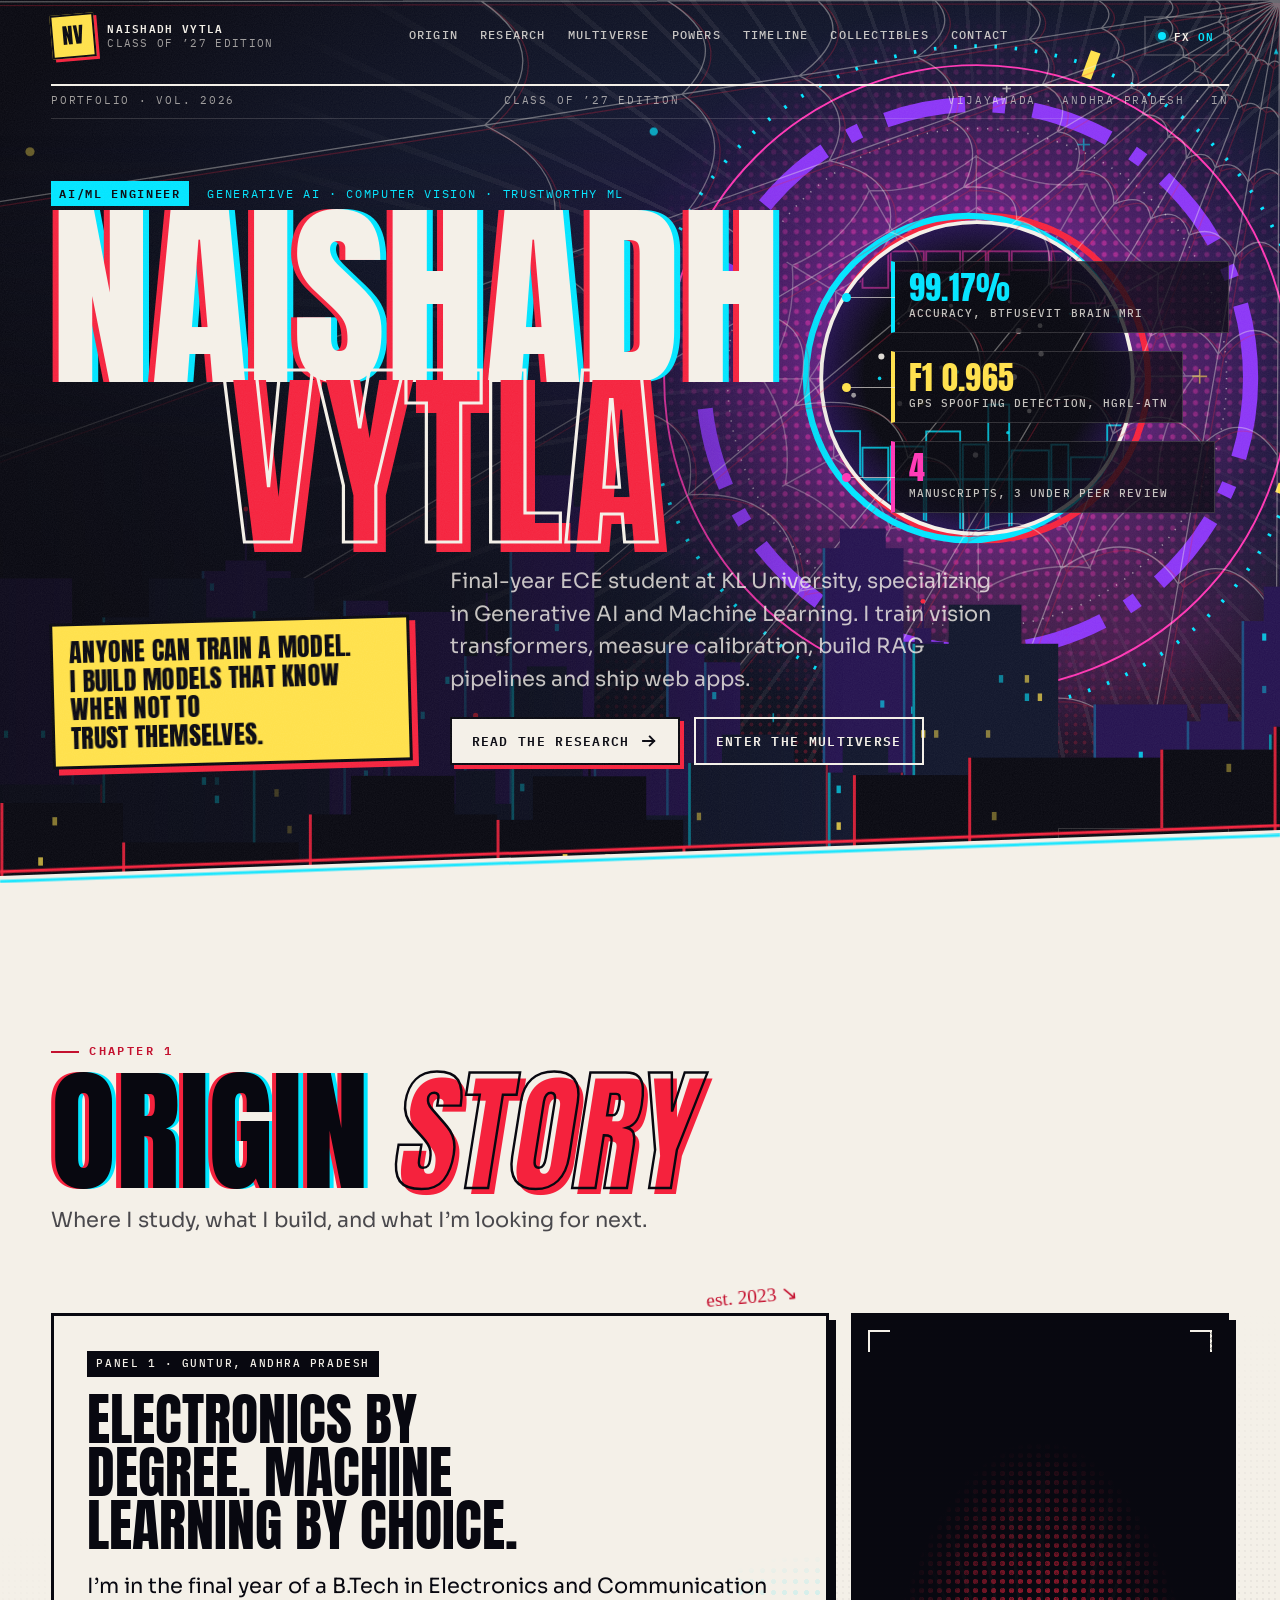
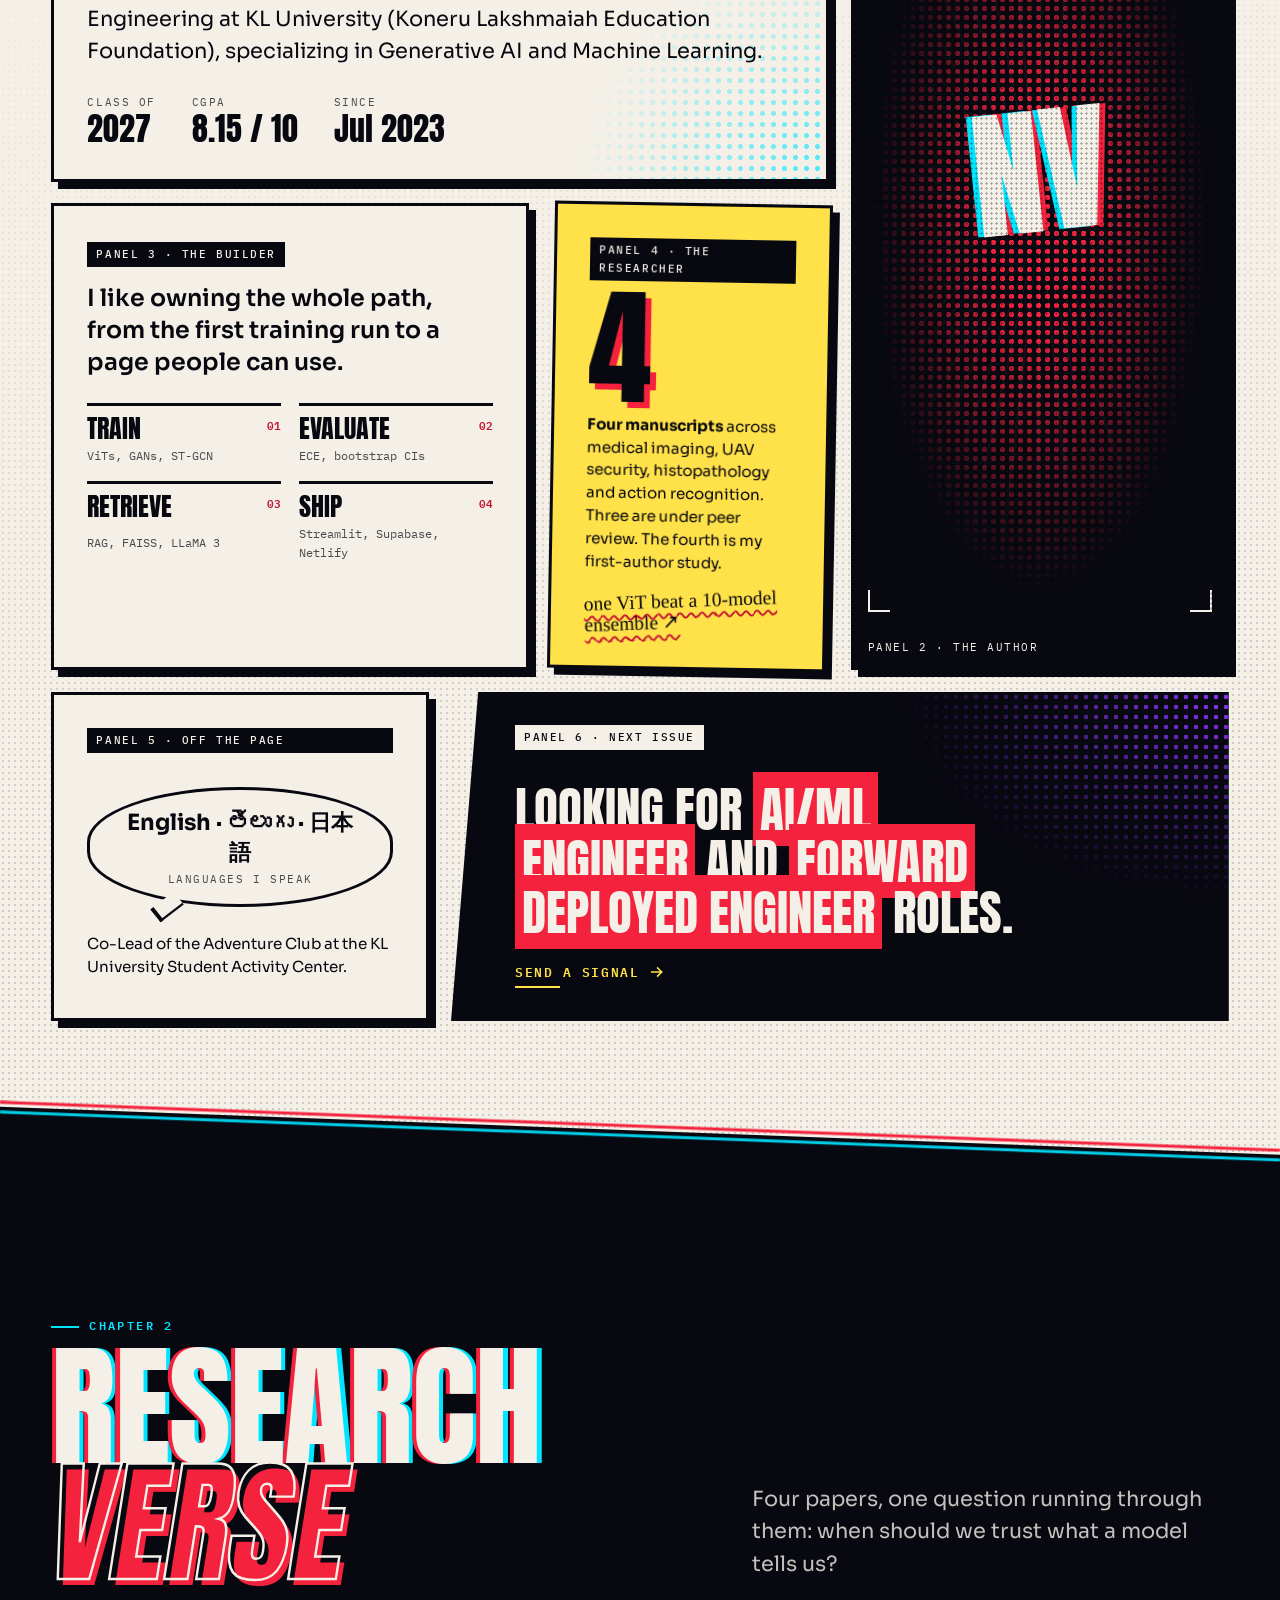
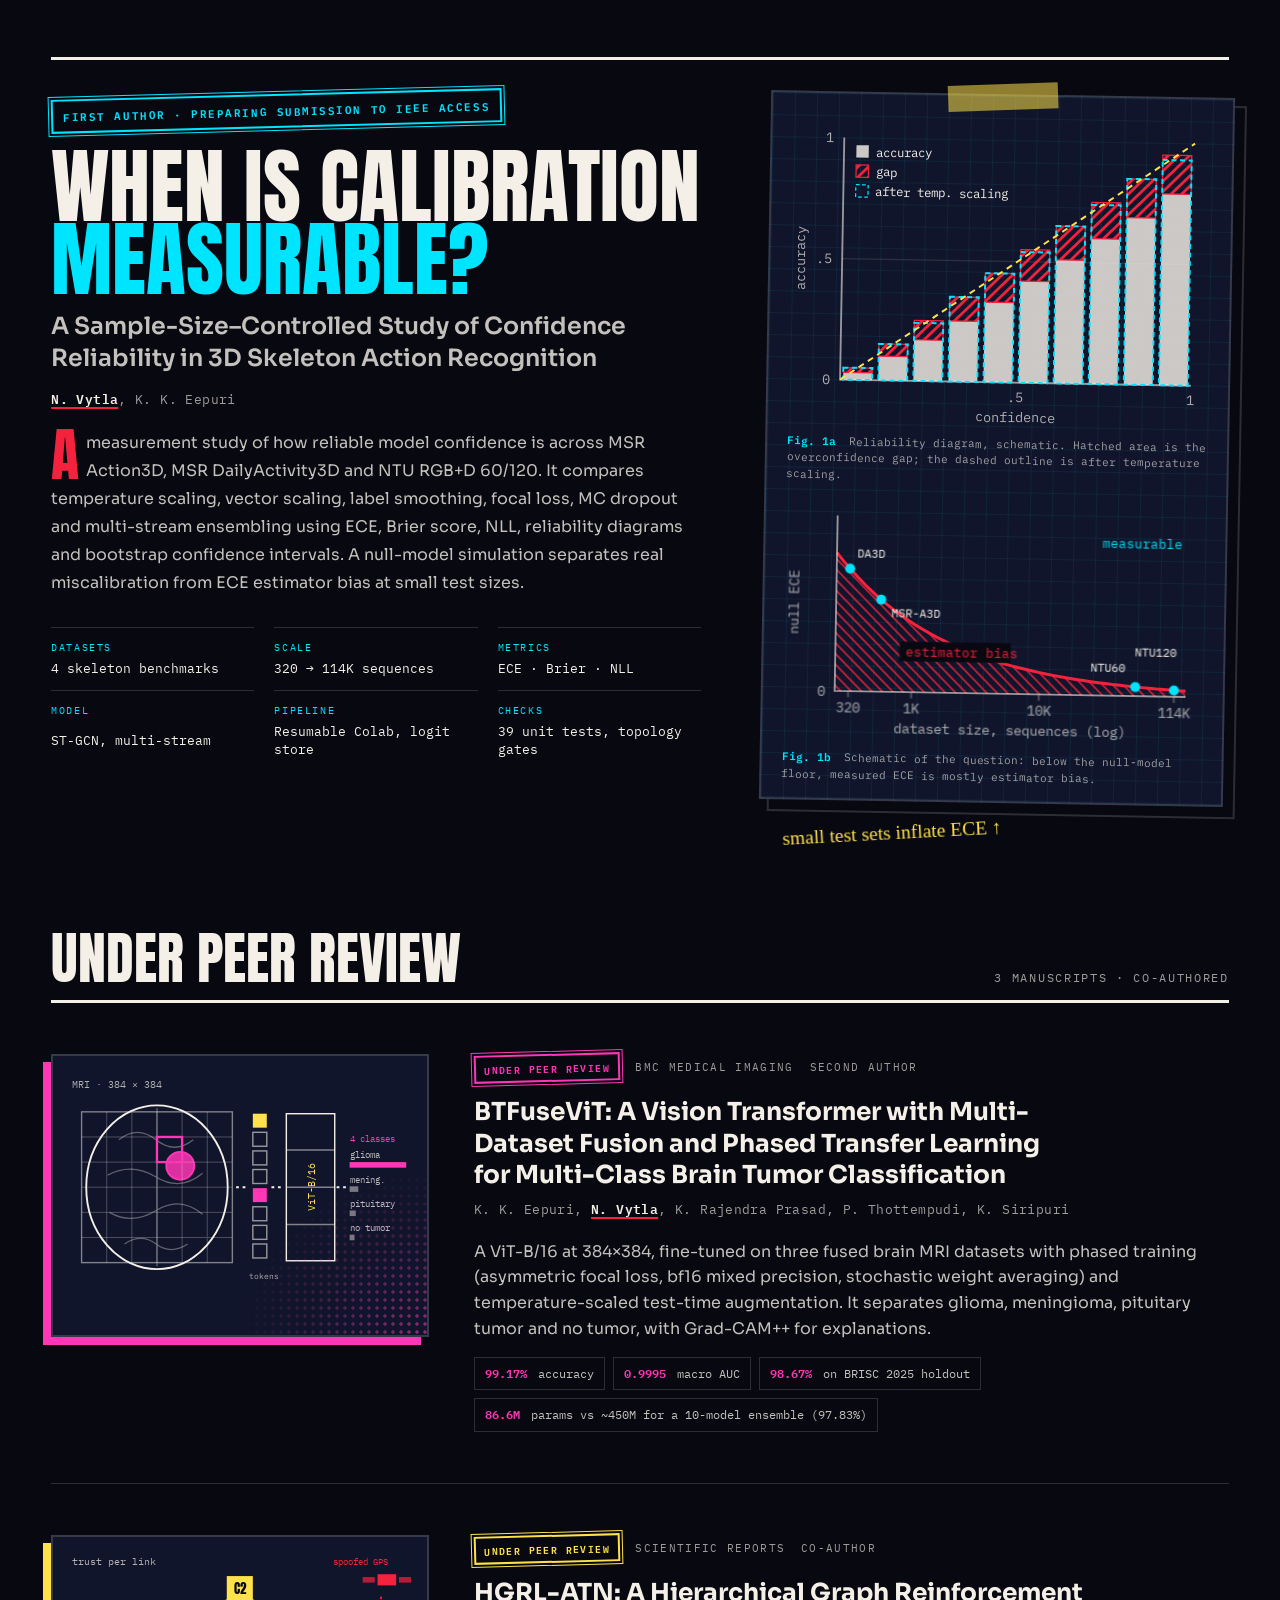
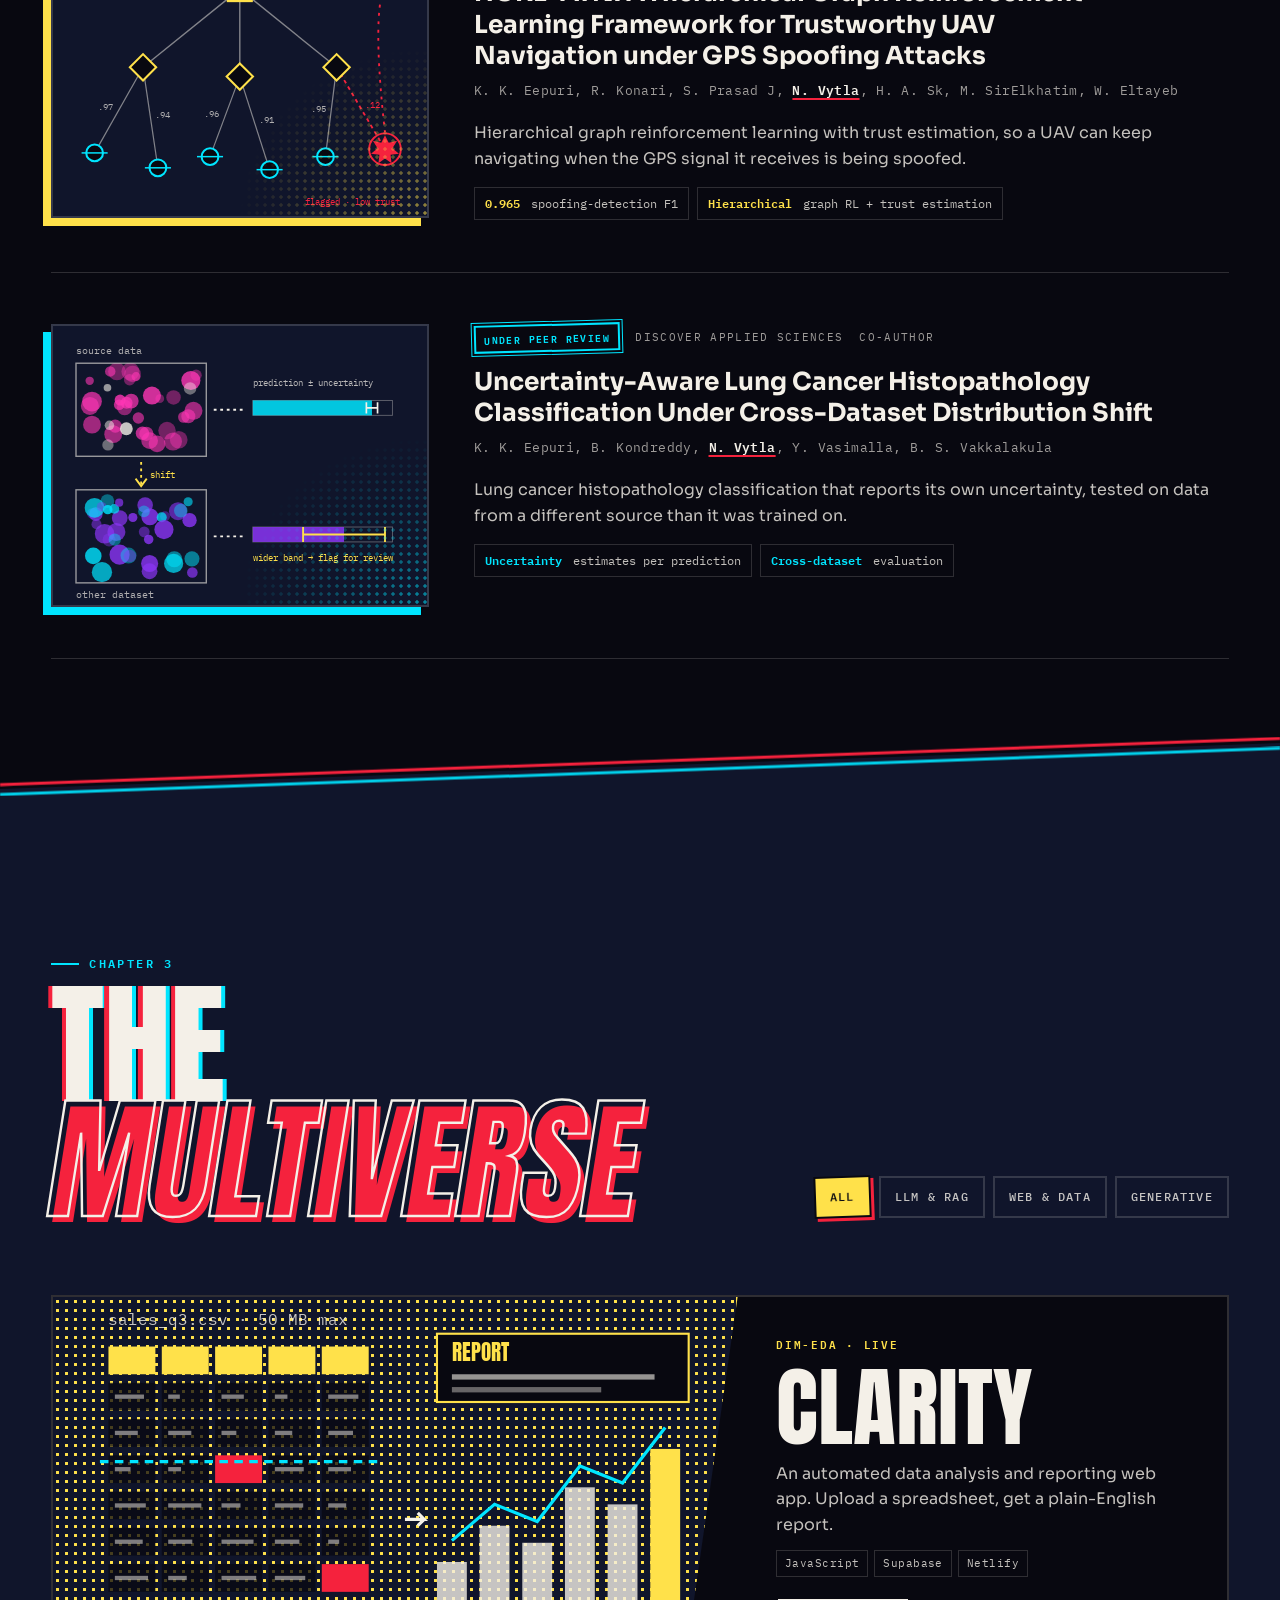
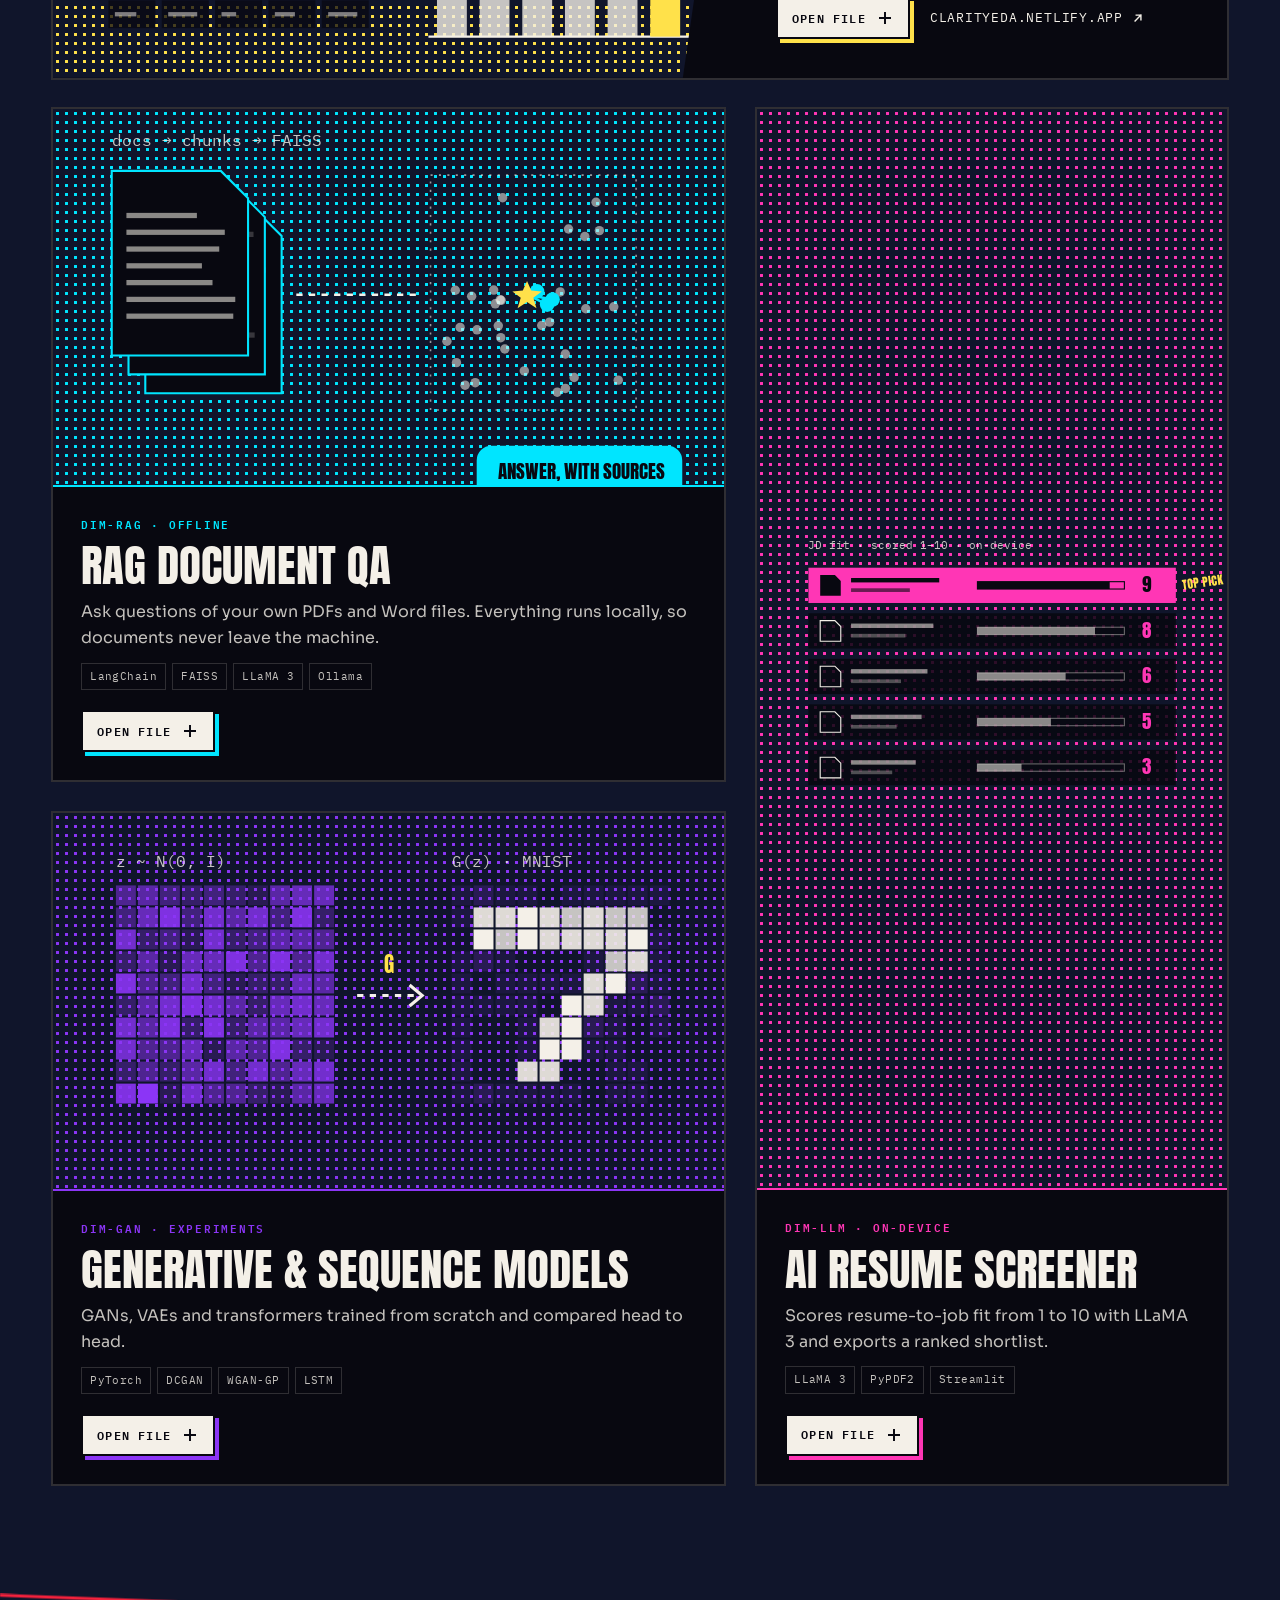
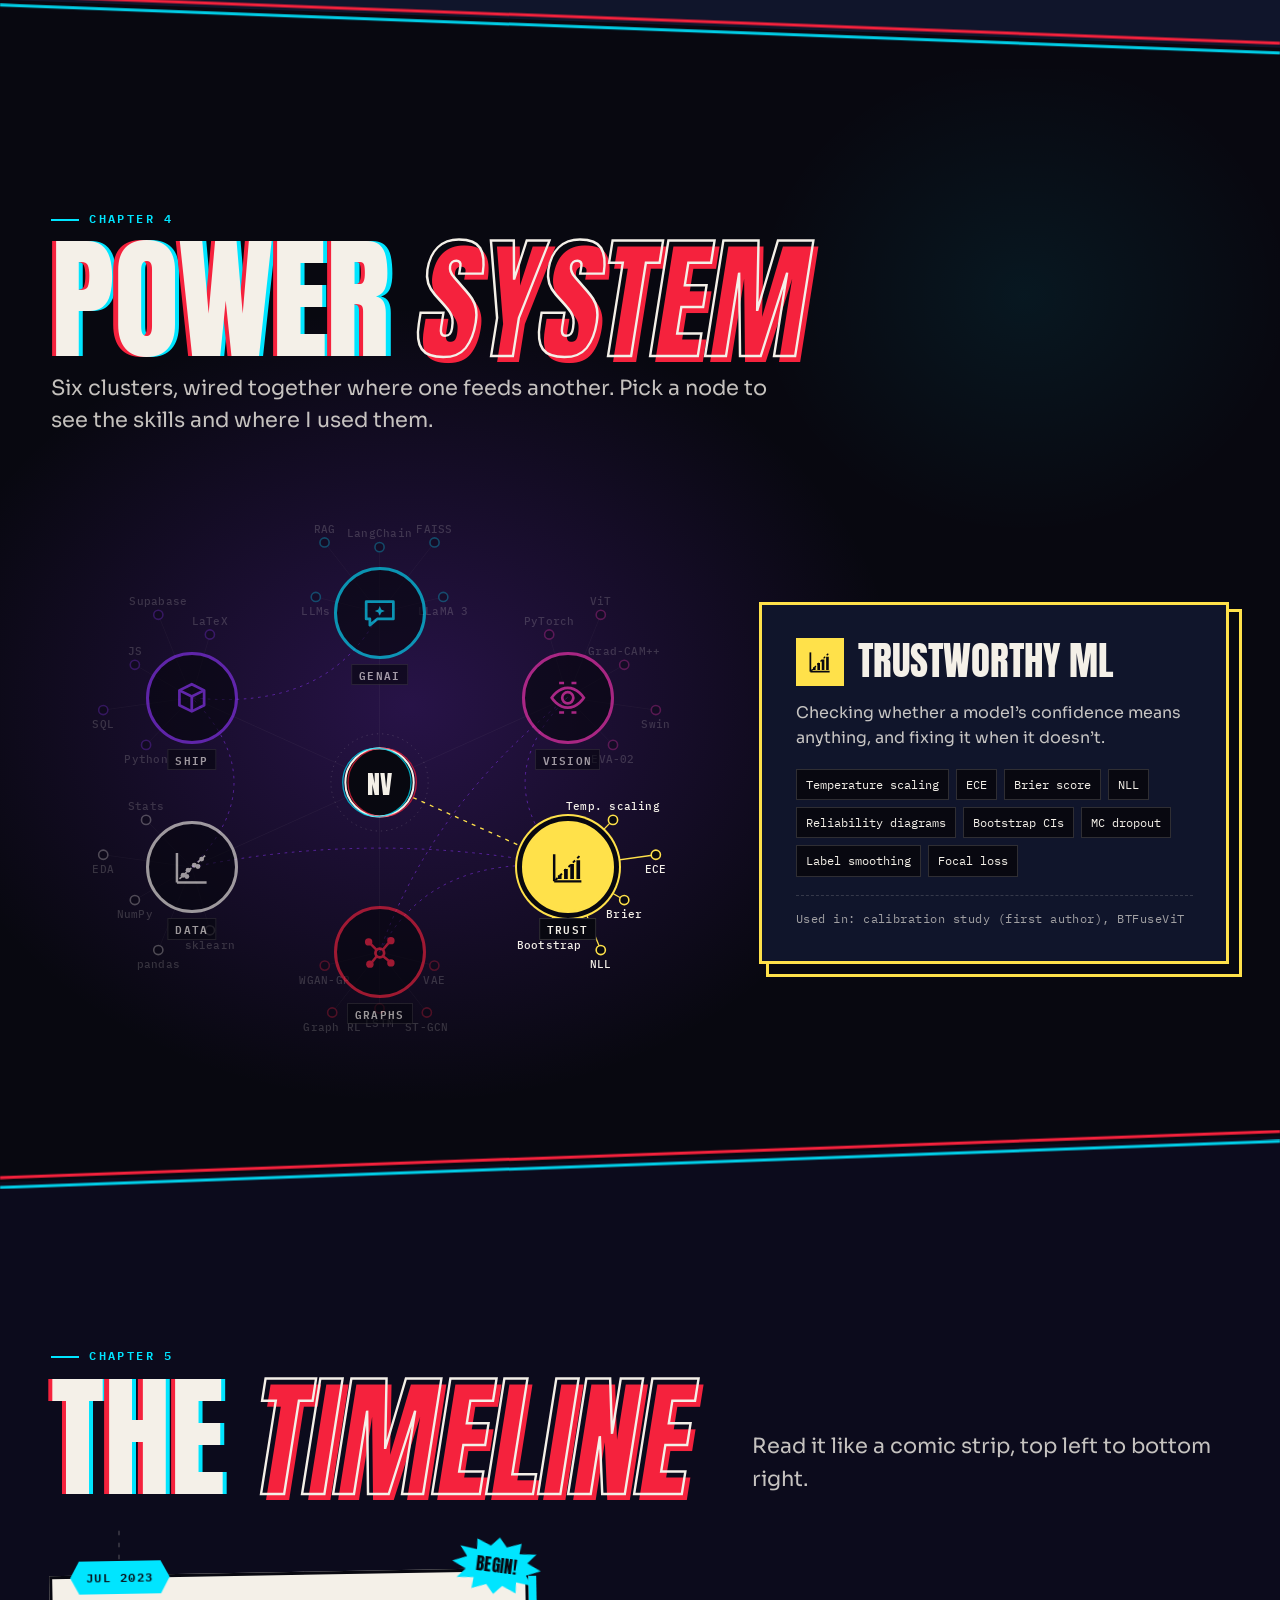
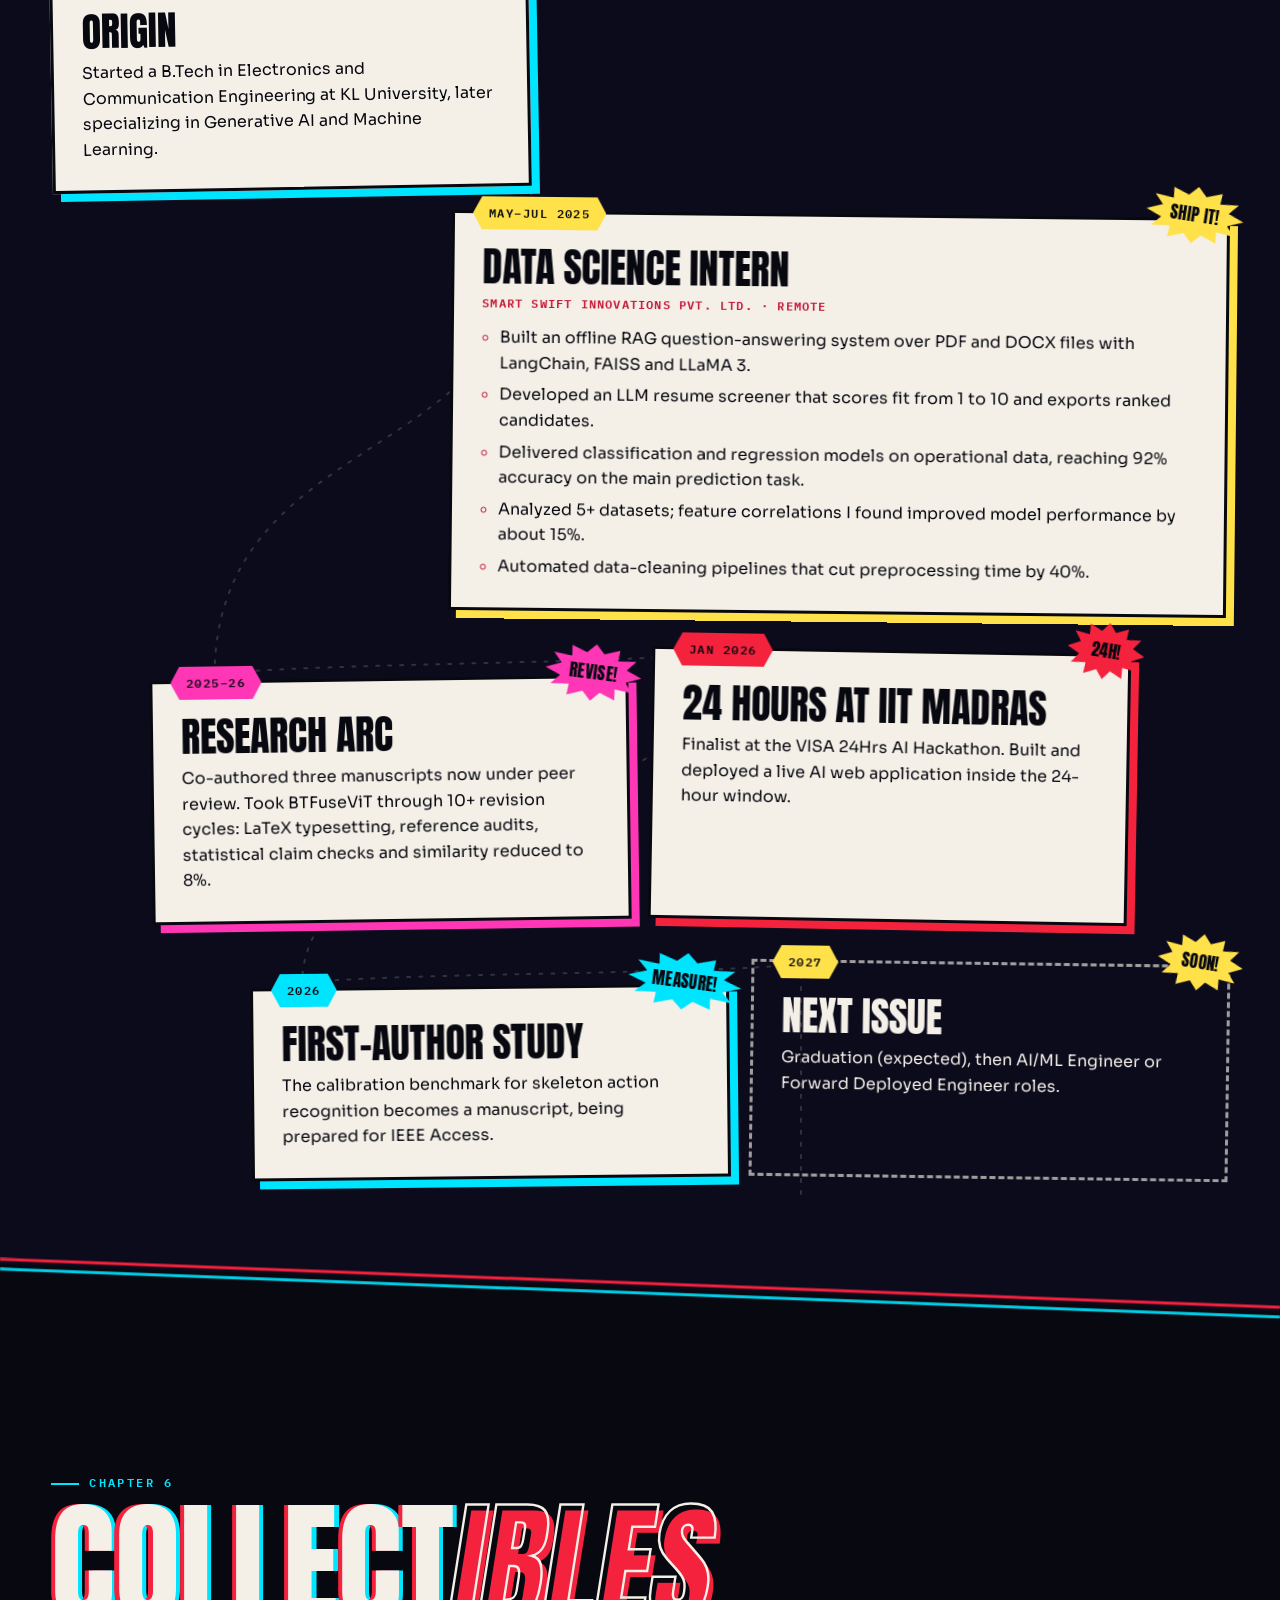
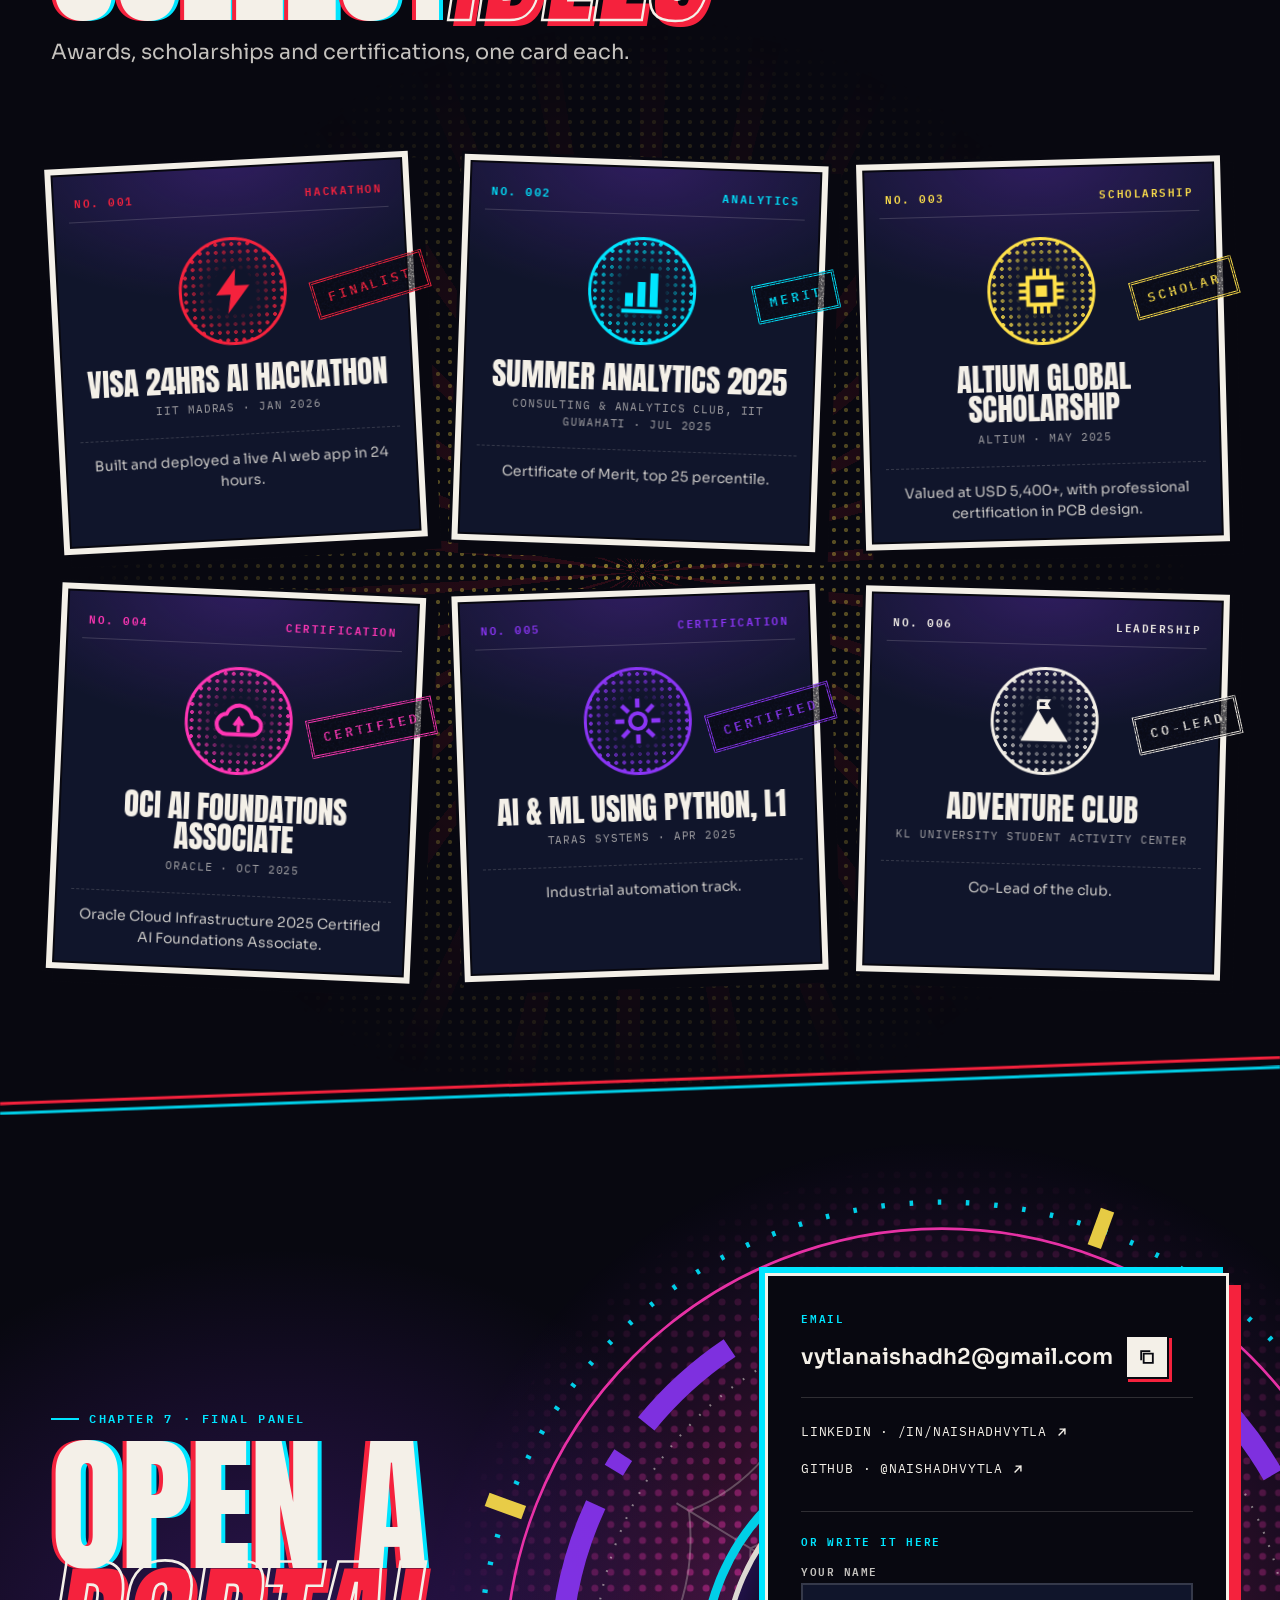
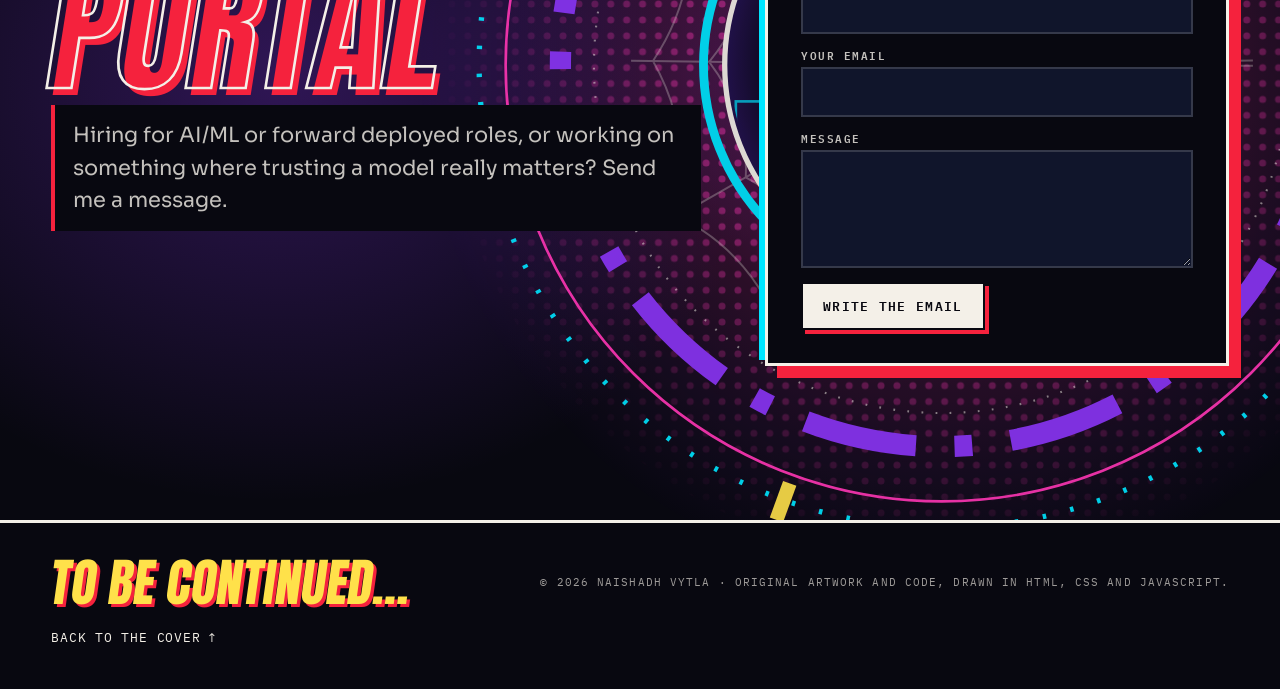
==== index.html @ 8940d0b3 "Add multiverse comic portfolio site Single-page portfolio for Naishadh Vytla in plain HTML/CSS/JS: c" ====
<!doctype html>
<html lang="en">
<head>
<meta charset="utf-8">
<meta name="viewport" content="width=device-width, initial-scale=1, viewport-fit=cover">
<title>Naishadh Vytla Portfolio</title>
<meta name="claude:viewport-fit-sides" content="cover">
<meta name="description" content="Naishadh Vytla is an AI/ML engineer and final-year ECE student at KL University working on generative AI, computer vision and calibrated, trustworthy machine learning.">
<meta name="theme-color" content="#080810">
<meta property="og:type" content="website">
<meta property="og:title" content="Naishadh Vytla Portfolio">
<meta property="og:description" content="AI/ML engineer working on generative AI, computer vision and calibrated, trustworthy machine learning.">
<link rel="icon" href="assets/favicon.svg" type="image/svg+xml">
<link rel="preconnect" href="https://fonts.googleapis.com">
<link rel="preconnect" href="https://fonts.gstatic.com" crossorigin>
<link rel="stylesheet" href="https://fonts.googleapis.com/css2?family=Anton&family=IBM+Plex+Mono:wght@400;500;600&family=Permanent+Marker&family=Sora:wght@300;400;600;700;800&display=swap">
<link rel="stylesheet" href="css/style.css">
<script>
  /* Decide the motion level before first paint so the cover never flashes. */
  (function () {
    var calm = window.matchMedia && window.matchMedia('(prefers-reduced-motion: reduce)').matches;
    try { var saved = localStorage.getItem('nv-motion'); if (saved) calm = saved === 'calm'; } catch (e) {}
    document.documentElement.dataset.motion = calm ? 'calm' : 'full';
    document.documentElement.classList.add('js');
  })();
</script>
</head>
<body>

<a class="skip" href="#main">Skip to content</a>
<div class="loadbar" aria-hidden="true"><span></span></div>

<!-- ============ SPRITE ============ -->
<svg class="sprite" aria-hidden="true" focusable="false">
  <symbol id="i-arrow" viewBox="0 0 24 24"><path d="M4 12h15M13 6l6 6-6 6" fill="none" stroke="currentColor" stroke-width="2.4" stroke-linecap="square"/></symbol>
  <symbol id="i-ext" viewBox="0 0 24 24"><path d="M7 17 17 7M9 7h8v8" fill="none" stroke="currentColor" stroke-width="2.4" stroke-linecap="square"/></symbol>
  <symbol id="i-copy" viewBox="0 0 24 24"><path d="M8 8h11v11H8zM5 16V5h11" fill="none" stroke="currentColor" stroke-width="2.2"/></symbol>
  <symbol id="i-close" viewBox="0 0 24 24"><path d="M5 5l14 14M19 5 5 19" fill="none" stroke="currentColor" stroke-width="2.6"/></symbol>
  <symbol id="i-plus" viewBox="0 0 24 24"><path d="M12 4v16M4 12h16" fill="none" stroke="currentColor" stroke-width="2.6"/></symbol>
  <!-- power-system icons -->
  <symbol id="i-genai" viewBox="0 0 32 32"><path d="M5 7h22v14H14l-6 5v-5H5z" fill="none" stroke="currentColor" stroke-width="2.2" stroke-linejoin="round"/><path d="M16 10.5l1.2 2.8 2.8 1.2-2.8 1.2L16 18.5l-1.2-2.8-2.8-1.2 2.8-1.2z" fill="currentColor"/></symbol>
  <symbol id="i-vision" viewBox="0 0 32 32"><path d="M3 16s5-8 13-8 13 8 13 8-5 8-13 8S3 16 3 16z" fill="none" stroke="currentColor" stroke-width="2.2"/><circle cx="16" cy="16" r="4.5" fill="none" stroke="currentColor" stroke-width="2.2"/><path d="M9 4h4M19 4h4M9 28h4M19 28h4" stroke="currentColor" stroke-width="2"/></symbol>
  <symbol id="i-trust" viewBox="0 0 32 32"><path d="M5 27V5" stroke="currentColor" stroke-width="2"/><path d="M5 27h22" stroke="currentColor" stroke-width="2"/><path d="M6 26 26 6" stroke="currentColor" stroke-width="1.6" stroke-dasharray="2.5 2.5"/><path d="M8 25h3v-3H8zM13 25h3v-8h-3zM18 25h3v-12h-3zM23 25h3v-15h-3z" fill="currentColor"/></symbol>
  <symbol id="i-graph" viewBox="0 0 32 32"><circle cx="7" cy="8" r="3" fill="currentColor"/><circle cx="25" cy="7" r="3" fill="currentColor"/><circle cx="16" cy="17" r="3.5" fill="none" stroke="currentColor" stroke-width="2.2"/><circle cx="8" cy="26" r="3" fill="currentColor"/><circle cx="25" cy="25" r="3" fill="currentColor"/><path d="M9 10l5 5M23 9l-5 6M10 24l4-5M23 23l-5-4" stroke="currentColor" stroke-width="2"/></symbol>
  <symbol id="i-data" viewBox="0 0 32 32"><path d="M4 28h24M4 28V4" stroke="currentColor" stroke-width="2"/><circle cx="9" cy="22" r="2" fill="currentColor"/><circle cx="13" cy="18" r="2" fill="currentColor"/><circle cx="12" cy="23" r="2" fill="currentColor"/><circle cx="18" cy="14" r="2" fill="currentColor"/><circle cx="21" cy="15" r="2" fill="currentColor"/><circle cx="24" cy="9" r="2" fill="currentColor"/><path d="M6 25 27 6" stroke="currentColor" stroke-width="1.4" stroke-dasharray="3 2"/></symbol>
  <symbol id="i-ship" viewBox="0 0 32 32"><path d="M6 10 16 5l10 5v12l-10 5-10-5z" fill="none" stroke="currentColor" stroke-width="2.2" stroke-linejoin="round"/><path d="M6 10l10 5 10-5M16 15v12" fill="none" stroke="currentColor" stroke-width="2.2"/></symbol>
  <!-- collectible emblems -->
  <symbol id="e-bolt" viewBox="0 0 48 48"><path d="M27 4 9 27h13l-3 17 20-25H26z" fill="currentColor"/></symbol>
  <symbol id="e-chart" viewBox="0 0 48 48"><path d="M6 42h36" stroke="currentColor" stroke-width="3.5"/><path d="M9 38h7V26H9zM20 38h7V16h-7zM31 38h7V8h-7z" fill="currentColor"/></symbol>
  <symbol id="e-chip" viewBox="0 0 48 48"><rect x="12" y="12" width="24" height="24" fill="none" stroke="currentColor" stroke-width="3.5"/><rect x="19" y="19" width="10" height="10" fill="currentColor"/><path d="M18 4v8M24 4v8M30 4v8M18 36v8M24 36v8M30 36v8M4 18h8M4 24h8M4 30h8M36 18h8M36 24h8M36 30h8" stroke="currentColor" stroke-width="3"/></symbol>
  <symbol id="e-cloud" viewBox="0 0 48 48"><path d="M14 36h22a8 8 0 0 0 0-16 12 12 0 0 0-23-2A9 9 0 0 0 14 36z" fill="none" stroke="currentColor" stroke-width="3.5" stroke-linejoin="round"/><path d="M20 28l4-6 4 6M24 22v12" fill="none" stroke="currentColor" stroke-width="3"/></symbol>
  <symbol id="e-gear" viewBox="0 0 48 48"><circle cx="24" cy="24" r="7" fill="none" stroke="currentColor" stroke-width="3.5"/><path d="M24 4v8M24 36v8M4 24h8M36 24h8M10 10l6 6M32 32l6 6M38 10l-6 6M16 32l-6 6" stroke="currentColor" stroke-width="4"/></symbol>
  <symbol id="e-peak" viewBox="0 0 48 48"><path d="M3 42 18 14l8 13 5-7 14 22z" fill="currentColor"/><path d="M18 6v8M18 6h9l-2 3 2 3h-9" fill="none" stroke="currentColor" stroke-width="2.5"/></symbol>
</svg>

<!-- ============ NAV ============ -->
<header class="nav" id="nav">
  <a class="brand" href="#cover" aria-label="Naishadh Vytla, back to the cover">
    <span class="brand-badge" aria-hidden="true">NV</span>
    <span class="brand-meta mono" aria-hidden="true"><b>Naishadh Vytla</b><span class="brand-status">Loading issue…</span></span>
  </a>
  <nav class="nav-links" aria-label="Primary">
    <ul>
      <li><a href="#about">Origin</a></li>
      <li><a href="#research">Research</a></li>
      <li><a href="#projects">Multiverse</a></li>
      <li><a href="#skills">Powers</a></li>
      <li><a href="#timeline">Timeline</a></li>
      <li><a href="#achievements">Collectibles</a></li>
      <li><a href="#contact">Contact</a></li>
    </ul>
  </nav>
  <div class="nav-tools">
    <button class="fx-toggle mono" id="fx-toggle" type="button" aria-pressed="true" data-tip="Turn animation off">
      <span class="fx-dot" aria-hidden="true"></span>FX <span class="fx-state">On</span>
    </button>
    <button class="menu-btn mono" id="menu-btn" type="button" aria-haspopup="dialog" aria-controls="menu">
      <span class="menu-bars" aria-hidden="true"><i></i><i></i><i></i></span>Menu
    </button>
  </div>
</header>

<dialog class="menu" id="menu" aria-label="Site menu">
  <div class="menu-head">
    <span class="mono">Jump to a chapter</span>
    <button class="icon-btn" type="button" data-close aria-label="Close menu"><svg><use href="#i-close"/></svg></button>
  </div>
  <ol class="menu-list">
    <li style="--c: var(--crimson)"><a href="#about"><small>Ch.1</small>Origin story</a></li>
    <li style="--c: var(--cyan)"><a href="#research"><small>Ch.2</small>Research verse</a></li>
    <li style="--c: var(--yellow)"><a href="#projects"><small>Ch.3</small>Multiverse</a></li>
    <li style="--c: var(--violet)"><a href="#skills"><small>Ch.4</small>Power system</a></li>
    <li style="--c: var(--magenta)"><a href="#timeline"><small>Ch.5</small>Timeline</a></li>
    <li style="--c: var(--paper)"><a href="#achievements"><small>Ch.6</small>Collectibles</a></li>
    <li style="--c: var(--crimson)"><a href="#contact"><small>Ch.7</small>Final panel</a></li>
  </ol>
</dialog>

<main id="main">

<!-- ============ COVER ============ -->
<section class="hero" id="cover" aria-labelledby="hero-name">
  <div class="hero-sky" aria-hidden="true">
    <div class="layer layer--glow"></div>
    <div class="layer layer--speed" data-depth="0.12"></div>
    <div class="layer layer--portal" data-depth="0.3"><svg class="portal" id="hero-portal" viewBox="0 0 600 600"></svg></div>
    <div class="layer layer--web" data-depth="0.55"><svg class="web" id="hero-web" viewBox="0 0 1000 1000" preserveAspectRatio="xMaxYMin slice"></svg></div>
    <div class="layer layer--horizon"></div>
    <div class="layer layer--city layer--far" data-depth="-0.18"><svg data-skyline="far" viewBox="0 0 1600 420" preserveAspectRatio="xMidYMax slice"></svg></div>
    <div class="layer layer--city layer--mid" data-depth="-0.32"><svg data-skyline="mid" viewBox="0 0 1600 420" preserveAspectRatio="xMidYMax slice"></svg></div>
    <div class="layer layer--shade"></div>
    <canvas class="layer particles" id="particles"></canvas>
    <div class="layer layer--city layer--near" data-depth="-0.6"><svg data-skyline="near" viewBox="0 0 1600 420" preserveAspectRatio="xMidYMax slice"></svg></div>
  </div>

  <div class="hero-inner wrap">
    <div class="masthead mono">
      <span>Portfolio · Vol. 2026</span>
      <span class="masthead-mid">Class of ’27 edition</span>
      <span>Vijayawada · Andhra Pradesh · IN</span>
    </div>

    <div class="hero-copy">
      <p class="hero-eyebrow mono"><span class="tag">AI/ML Engineer</span> Generative AI · Computer Vision · Trustworthy ML</p>

      <h1 class="hero-name" id="hero-name" aria-label="Naishadh Vytla">
        <span class="name-line name-line--1 glitch" data-text="NAISHADH" aria-hidden="true"><span class="ltr" style="--i:3;--ax:-46px;--ay:30px;--ar:-12deg">N</span><span class="ltr" style="--i:1;--ax:20px;--ay:-40px;--ar:9deg">A</span><span class="ltr" style="--i:5;--ax:-12px;--ay:52px;--ar:-4deg">I</span><span class="ltr" style="--i:0;--ax:34px;--ay:24px;--ar:14deg">S</span><span class="ltr" style="--i:4;--ax:-28px;--ay:-36px;--ar:-8deg">H</span><span class="ltr" style="--i:2;--ax:42px;--ay:40px;--ar:11deg">A</span><span class="ltr" style="--i:6;--ax:-36px;--ay:18px;--ar:-15deg">D</span><span class="ltr" style="--i:1;--ax:26px;--ay:-30px;--ar:7deg">H</span></span>
        <span class="name-line name-line--2 glitch" data-text="VYTLA" aria-hidden="true"><span class="ltr" style="--i:2;--ax:-40px;--ay:-26px;--ar:10deg">V</span><span class="ltr" style="--i:0;--ax:30px;--ay:44px;--ar:-13deg">Y</span><span class="ltr" style="--i:3;--ax:-22px;--ay:-48px;--ar:6deg">T</span><span class="ltr" style="--i:1;--ax:44px;--ay:22px;--ar:-9deg">L</span><span class="ltr" style="--i:4;--ax:-30px;--ay:36px;--ar:12deg">A</span></span>
      </h1>

      <div class="hero-foot">
        <div class="caption-box">
          <p>Anyone can train a model.<br>I build models that know when not to trust&nbsp;themselves.</p>
        </div>
        <div class="hero-act">
          <p class="hero-sub">Final-year ECE student at KL University, specializing in Generative AI and Machine Learning. I train vision transformers, measure calibration, build RAG pipelines and ship web apps.</p>
          <div class="hero-cta">
            <a class="btn btn--primary" href="#research"><span>Read the research</span><svg aria-hidden="true"><use href="#i-arrow"/></svg></a>
            <a class="btn btn--ghost" href="#projects"><span>Enter the multiverse</span></a>
            <a class="btn btn--ghost" href="assets/Naishadh_Vytla_CV.pdf" data-cv hidden><span>Download CV</span></a>
          </div>
        </div>
      </div>
    </div>

    <ul class="hero-stats" aria-label="Highlights">
      <li class="stat" style="--c: var(--cyan)"><b>99.17%</b><span>accuracy, BTFuseViT brain MRI</span></li>
      <li class="stat" style="--c: var(--yellow)"><b>F1 0.965</b><span>GPS spoofing detection, HGRL-ATN</span></li>
      <li class="stat" style="--c: var(--magenta)"><b>4</b><span>manuscripts, 3 under peer review</span></li>
    </ul>
  </div>

  <a class="scroll-cue mono" href="#about">Turn the page <span aria-hidden="true">↓</span></a>
</section>

<!-- ============ CH.1 ORIGIN ============ -->
<section class="chapter chapter--paper" id="about" aria-labelledby="about-title">
  <svg class="tear" viewBox="0 0 1440 90" preserveAspectRatio="none" aria-hidden="true"><path class="tear-fill" d="M0 90V62L1440 10v80z"/><path class="tear-a" d="M0 62 1440 10"/><path class="tear-b" d="M0 62 1440 10"/></svg>
  <div class="wrap">
    <header class="chap-head rv">
      <p class="chap-no mono">Chapter 1</p>
      <h2 class="chap-title rgb-title" id="about-title">Origin <em>story</em></h2>
      <p class="chap-dek">Where I study, what I build, and what I’m looking for next.</p>
    </header>

    <div class="comic-page">
      <article class="panel panel--caption rv" style="--rv-d: 0ms">
        <p class="panel-tag mono">Panel 1 · Guntur, Andhra Pradesh</p>
        <h3 class="panel-big">Electronics by degree. Machine learning by choice.</h3>
        <p>I’m in the final year of a B.Tech in Electronics and Communication Engineering at KL University (Koneru Lakshmaiah Education Foundation), specializing in Generative AI and Machine Learning.</p>
        <dl class="facts mono">
          <div><dt>Class of</dt><dd>2027</dd></div>
          <div><dt>CGPA</dt><dd>8.15 / 10</dd></div>
          <div><dt>Since</dt><dd>Jul 2023</dd></div>
        </dl>
        <span class="annot annot--est" aria-hidden="true">est. 2023 ↘</span>
      </article>

      <figure class="panel panel--portrait rv" style="--rv-d: 70ms">
        <div class="portrait">
          <div class="portrait-ph" aria-hidden="true">
            <span class="portrait-mono">NV</span>
            <i class="crop crop--tl"></i><i class="crop crop--tr"></i><i class="crop crop--bl"></i><i class="crop crop--br"></i>
          </div>
          <img src="assets/portrait.jpg" alt="Portrait of Naishadh Vytla" loading="lazy">
        </div>
        <figcaption class="mono">Panel 2 · The author</figcaption>
      </figure>

      <article class="panel panel--builder rv" style="--rv-d: 140ms">
        <p class="panel-tag mono">Panel 3 · The builder</p>
        <p class="panel-lead">I like owning the whole path, from the first training run to a page people can use.</p>
        <ol class="flow mono" aria-label="How I work">
          <li><b>Train</b><span>ViTs, GANs, ST-GCN</span></li>
          <li><b>Evaluate</b><span>ECE, bootstrap CIs</span></li>
          <li><b>Retrieve</b><span>RAG, FAISS, LLaMA 3</span></li>
          <li><b>Ship</b><span>Streamlit, Supabase, Netlify</span></li>
        </ol>
      </article>

      <article class="panel panel--research rv" style="--rv-d: 210ms">
        <p class="panel-tag mono">Panel 4 · The researcher</p>
        <p class="panel-num" aria-hidden="true">4</p>
        <p><b>Four manuscripts</b> across medical imaging, UAV security, histopathology and action recognition. Three are under peer review. The fourth is my first-author study.</p>
        <span class="annot annot--vit" aria-hidden="true">one ViT beat a 10-model ensemble ↗</span>
      </article>

      <article class="panel panel--offpanel rv" style="--rv-d: 280ms">
        <p class="panel-tag mono">Panel 5 · Off the page</p>
        <div class="bubble">
          <p class="bubble-lang"><span lang="en">English</span> · <span lang="te">తెలుగు</span> · <span lang="ja">日本語</span></p>
          <p class="bubble-sub mono">Languages I speak</p>
        </div>
        <p class="offpanel-note">Co-Lead of the Adventure Club at the KL University Student Activity Center.</p>
      </article>

      <article class="panel panel--mission rv" style="--rv-d: 350ms">
        <p class="panel-tag mono">Panel 6 · Next issue</p>
        <p class="mission-line">Looking for <mark>AI/ML Engineer</mark> and <mark>Forward Deployed Engineer</mark> roles.</p>
        <a class="link-ink" href="#contact">Send a signal <svg aria-hidden="true"><use href="#i-arrow"/></svg></a>
      </article>
    </div>
  </div>
</section>

<!-- ============ CH.2 RESEARCH ============ -->
<section class="chapter chapter--ink" id="research" aria-labelledby="research-title">
  <svg class="tear tear--flip" viewBox="0 0 1440 90" preserveAspectRatio="none" aria-hidden="true"><path class="tear-fill" d="M0 90V12l1440 54v24z"/><path class="tear-a" d="M0 12l1440 54"/><path class="tear-b" d="M0 12l1440 54"/></svg>
  <div class="wrap">
    <header class="chap-head chap-head--split rv">
      <div class="chap-main">
        <p class="chap-no mono">Chapter 2</p>
        <h2 class="chap-title rgb-title" id="research-title">Research <em>verse</em></h2>
      </div>
      <p class="chap-dek">Four papers, one question running through them: when should we trust what a model tells us?</p>
    </header>

    <article class="paper-feature rv" aria-labelledby="pf-title">
      <div class="pf-body">
        <p class="stamp stamp--cyan mono">First author · Preparing submission to IEEE Access</p>
        <h3 class="pf-title" id="pf-title"><span class="pf-q">When is calibration <span>measurable?</span></span> <span class="pf-sub">A Sample-Size–Controlled Study of Confidence Reliability in 3D Skeleton Action Recognition</span></h3>
        <p class="authors mono"><b>N. Vytla</b>, K. K. Eepuri</p>
        <p class="pf-abstract">A measurement study of how reliable model confidence is across MSR Action3D, MSR DailyActivity3D and NTU RGB+D 60/120. It compares temperature scaling, vector scaling, label smoothing, focal loss, MC dropout and multi-stream ensembling using ECE, Brier score, NLL, reliability diagrams and bootstrap confidence intervals. A null-model simulation separates real miscalibration from ECE estimator bias at small test sizes.</p>
        <dl class="spec mono">
          <div><dt>Datasets</dt><dd>4 skeleton benchmarks</dd></div>
          <div><dt>Scale</dt><dd>320 → 114K sequences</dd></div>
          <div><dt>Metrics</dt><dd>ECE · Brier · NLL</dd></div>
          <div><dt>Model</dt><dd>ST-GCN, multi-stream</dd></div>
          <div><dt>Pipeline</dt><dd>Resumable Colab, logit store</dd></div>
          <div><dt>Checks</dt><dd>39 unit tests, topology gates</dd></div>
        </dl>
      </div>
      <div class="pf-figs notebook">
        <figure class="fig">
          <div class="fig-svg" data-fig="reliability"></div>
          <figcaption class="mono"><b>Fig. 1a</b> Reliability diagram, schematic. Hatched area is the overconfidence gap; the dashed outline is after temperature scaling.</figcaption>
        </figure>
        <figure class="fig">
          <div class="fig-svg" data-fig="floor"></div>
          <figcaption class="mono"><b>Fig. 1b</b> Schematic of the question: below the null-model floor, measured ECE is mostly estimator bias.</figcaption>
        </figure>
        <span class="annot annot--fig" aria-hidden="true">small test sets inflate ECE ↑</span>
      </div>
    </article>

    <div class="review-head rv">
      <h3 class="review-title">Under peer review</h3>
      <p class="mono">3 manuscripts · co-authored</p>
    </div>

    <ol class="papers">
      <li class="paper rv" style="--accent: var(--magenta)">
        <div class="paper-fig" data-fig="vit" aria-hidden="true"></div>
        <div class="paper-body">
          <div class="paper-meta mono"><span class="stamp stamp--small">Under peer review</span><span>BMC Medical Imaging</span><span>Second author</span></div>
          <h4 class="paper-title">BTFuseViT: A Vision Transformer with Multi-Dataset Fusion and Phased Transfer Learning for Multi-Class Brain Tumor Classification</h4>
          <p class="authors mono">K. K. Eepuri, <b>N. Vytla</b>, K. Rajendra Prasad, P. Thottempudi, K. Siripuri</p>
          <p>A ViT-B/16 at 384×384, fine-tuned on three fused brain MRI datasets with phased training (asymmetric focal loss, bf16 mixed precision, stochastic weight averaging) and temperature-scaled test-time augmentation. It separates glioma, meningioma, pituitary tumor and no tumor, with Grad-CAM++ for explanations.</p>
          <ul class="metrics mono">
            <li><b>99.17%</b> accuracy</li>
            <li><b>0.9995</b> macro AUC</li>
            <li><b>98.67%</b> on BRISC 2025 holdout</li>
            <li><b>86.6M</b> params vs ~450M for a 10-model ensemble (97.83%)</li>
          </ul>
        </div>
      </li>
      <li class="paper rv" style="--accent: var(--yellow)">
        <div class="paper-fig" data-fig="uav" aria-hidden="true"></div>
        <div class="paper-body">
          <div class="paper-meta mono"><span class="stamp stamp--small">Under peer review</span><span>Scientific Reports</span><span>Co-author</span></div>
          <h4 class="paper-title">HGRL-ATN: A Hierarchical Graph Reinforcement Learning Framework for Trustworthy UAV Navigation under GPS Spoofing Attacks</h4>
          <p class="authors mono">K. K. Eepuri, R. Konari, S. Prasad J, <b>N. Vytla</b>, H. A. Sk, M. SirElkhatim, W. Eltayeb</p>
          <p>Hierarchical graph reinforcement learning with trust estimation, so a UAV can keep navigating when the GPS signal it receives is being spoofed.</p>
          <ul class="metrics mono">
            <li><b>0.965</b> spoofing-detection F1</li>
            <li><b>Hierarchical</b> graph RL + trust estimation</li>
          </ul>
        </div>
      </li>
      <li class="paper rv" style="--accent: var(--cyan)">
        <div class="paper-fig" data-fig="lung" aria-hidden="true"></div>
        <div class="paper-body">
          <div class="paper-meta mono"><span class="stamp stamp--small">Under peer review</span><span>Discover Applied Sciences</span><span>Co-author</span></div>
          <h4 class="paper-title">Uncertainty-Aware Lung Cancer Histopathology Classification Under Cross-Dataset Distribution Shift</h4>
          <p class="authors mono">K. K. Eepuri, B. Kondreddy, <b>N. Vytla</b>, Y. Vasimalla, B. S. Vakkalakula</p>
          <p>Lung cancer histopathology classification that reports its own uncertainty, tested on data from a different source than it was trained on.</p>
          <ul class="metrics mono">
            <li><b>Uncertainty</b> estimates per prediction</li>
            <li><b>Cross-dataset</b> evaluation</li>
          </ul>
        </div>
      </li>
    </ol>
  </div>
</section>

<!-- ============ CH.3 PROJECTS ============ -->
<section class="chapter chapter--navy" id="projects" aria-labelledby="projects-title">
  <svg class="tear" viewBox="0 0 1440 90" preserveAspectRatio="none" aria-hidden="true"><path class="tear-fill" d="M0 90V62L1440 10v80z"/><path class="tear-a" d="M0 62 1440 10"/><path class="tear-b" d="M0 62 1440 10"/></svg>
  <div class="wrap">
    <header class="chap-head chap-head--split rv">
      <div class="chap-main">
        <p class="chap-no mono">Chapter 3</p>
        <h2 class="chap-title rgb-title" id="projects-title">The <em>multiverse</em></h2>
      </div>
      <div class="filters" role="group" aria-label="Filter projects">
        <button class="chip mono" type="button" data-filter="all" aria-pressed="true">All</button>
        <button class="chip mono" type="button" data-filter="llm" aria-pressed="false">LLM &amp; RAG</button>
        <button class="chip mono" type="button" data-filter="web" aria-pressed="false">Web &amp; data</button>
        <button class="chip mono" type="button" data-filter="gen" aria-pressed="false">Generative</button>
      </div>
    </header>

    <div class="projects" id="project-grid">
      <article class="proj proj--feature rv" data-cats="web" style="--accent: var(--yellow)">
        <div class="proj-art" data-art="clarity" aria-hidden="true"></div>
        <div class="proj-body">
          <p class="proj-code mono">DIM-EDA · Live</p>
          <h3 class="proj-title">Clarity</h3>
          <p class="proj-sum">An automated data analysis and reporting web app. Upload a spreadsheet, get a plain-English report.</p>
          <ul class="tags mono"><li>JavaScript</li><li>Supabase</li><li>Netlify</li></ul>
          <div class="proj-actions">
            <button class="btn btn--small" type="button" data-open="clarity"><span>Open file</span><svg aria-hidden="true"><use href="#i-plus"/></svg></button>
            <a class="link-arrow mono" href="https://clarityeda.netlify.app" target="_blank" rel="noopener">clarityeda.netlify.app <svg aria-hidden="true"><use href="#i-ext"/></svg></a>
          </div>
        </div>
      </article>

      <article class="proj proj--wide rv" data-cats="llm" style="--accent: var(--cyan); --rv-d: 60ms">
        <div class="proj-art" data-art="rag" aria-hidden="true"></div>
        <div class="proj-body">
          <p class="proj-code mono">DIM-RAG · Offline</p>
          <h3 class="proj-title">RAG Document QA</h3>
          <p class="proj-sum">Ask questions of your own PDFs and Word files. Everything runs locally, so documents never leave the machine.</p>
          <ul class="tags mono"><li>LangChain</li><li>FAISS</li><li>LLaMA 3</li><li>Ollama</li></ul>
          <div class="proj-actions"><button class="btn btn--small" type="button" data-open="rag"><span>Open file</span><svg aria-hidden="true"><use href="#i-plus"/></svg></button></div>
        </div>
      </article>

      <article class="proj proj--tall rv" data-cats="llm web" style="--accent: var(--magenta); --rv-d: 120ms">
        <div class="proj-art" data-art="screener" aria-hidden="true"></div>
        <div class="proj-body">
          <p class="proj-code mono">DIM-LLM · On-device</p>
          <h3 class="proj-title">AI Resume Screener</h3>
          <p class="proj-sum">Scores resume-to-job fit from 1 to 10 with LLaMA 3 and exports a ranked shortlist.</p>
          <ul class="tags mono"><li>LLaMA 3</li><li>PyPDF2</li><li>Streamlit</li></ul>
          <div class="proj-actions"><button class="btn btn--small" type="button" data-open="screener"><span>Open file</span><svg aria-hidden="true"><use href="#i-plus"/></svg></button></div>
        </div>
      </article>

      <article class="proj proj--wide rv" data-cats="gen" style="--accent: var(--violet); --rv-d: 180ms">
        <div class="proj-art" data-art="gen" aria-hidden="true"></div>
        <div class="proj-body">
          <p class="proj-code mono">DIM-GAN · Experiments</p>
          <h3 class="proj-title">Generative &amp; sequence models</h3>
          <p class="proj-sum">GANs, VAEs and transformers trained from scratch and compared head to head.</p>
          <ul class="tags mono"><li>PyTorch</li><li>DCGAN</li><li>WGAN-GP</li><li>LSTM</li></ul>
          <div class="proj-actions"><button class="btn btn--small" type="button" data-open="gen"><span>Open file</span><svg aria-hidden="true"><use href="#i-plus"/></svg></button></div>
        </div>
      </article>
    </div>
    <p class="filter-empty mono" id="filter-status" role="status" aria-live="polite"></p>

    <!-- Expanded project files, cloned into the modal -->
    <template id="tpl-clarity">
      <p class="modal-code mono">DIM-EDA · Live web app</p>
      <h3 class="modal-title" id="modal-title">Clarity</h3>
      <p class="modal-lead">Automated data analysis and reporting in the browser.</p>
      <ul class="modal-points">
        <li>Ingests CSV, Excel and JSON files up to 50 MB and infers what each column means.</li>
        <li>Writes plain-English reports on segments, trends and the drivers behind an outcome.</li>
        <li>Reversible data cleaning, with processing kept private in the browser.</li>
        <li>Supabase for sign-in (email/password and Google), database and file storage.</li>
        <li>Exports to PDF, HTML and CSV. Deployed on Netlify with no build step.</li>
      </ul>
      <ul class="tags mono"><li>JavaScript</li><li>Supabase</li><li>Netlify</li><li>EDA</li></ul>
      <a class="btn btn--primary" href="https://clarityeda.netlify.app" target="_blank" rel="noopener"><span>Open Clarity</span><svg aria-hidden="true"><use href="#i-ext"/></svg></a>
    </template>
    <template id="tpl-rag">
      <p class="modal-code mono">DIM-RAG · Built during my internship</p>
      <h3 class="modal-title" id="modal-title">RAG Document QA</h3>
      <p class="modal-lead">Retrieval-augmented question answering over PDF and DOCX files, fully offline.</p>
      <ul class="modal-points">
        <li>LangChain orchestrates document loading, chunking, embedding and retrieval.</li>
        <li>FAISS vector search finds the passages most relevant to each question.</li>
        <li>LLaMA 3 served locally through Ollama writes the answer from those passages.</li>
        <li>No cloud calls, so private documents stay on the machine.</li>
      </ul>
      <ul class="tags mono"><li>LangChain</li><li>FAISS</li><li>Embeddings</li><li>LLaMA 3</li><li>Ollama</li></ul>
    </template>
    <template id="tpl-screener">
      <p class="modal-code mono">DIM-LLM · Privacy-first</p>
      <h3 class="modal-title" id="modal-title">AI Resume Screener</h3>
      <p class="modal-lead">An on-device LLM that ranks candidates against a job description.</p>
      <ul class="modal-points">
        <li>Extracts resume text from PDFs with PyPDF2.</li>
        <li>LLaMA 3 through Ollama scores each resume’s fit to the job description from 1 to 10.</li>
        <li>A Streamlit interface shows the ranking and exports it to CSV.</li>
        <li>Runs entirely on the user’s machine.</li>
      </ul>
      <ul class="tags mono"><li>LLaMA 3</li><li>Ollama</li><li>PyPDF2</li><li>Streamlit</li></ul>
      <a class="btn btn--ghost" href="https://github.com/naishadhvytla" target="_blank" rel="noopener"><span>GitHub profile</span><svg aria-hidden="true"><use href="#i-ext"/></svg></a>
    </template>
    <template id="tpl-gen">
      <p class="modal-code mono">DIM-GAN · Experiments</p>
      <h3 class="modal-title" id="modal-title">Generative &amp; sequence models</h3>
      <p class="modal-lead">A lab notebook of generative and language models built from scratch.</p>
      <ul class="modal-points">
        <li>DCGAN trained on MNIST and WGAN-GP trained on CIFAKE.</li>
        <li>A transformer-based text-to-image generator and transformer chatbots.</li>
        <li>Benchmarked GAN vs. VAE vs. Transformer image generation.</li>
        <li>Compared N-gram, HMM, RNN/LSTM and transformer language models.</li>
      </ul>
      <ul class="tags mono"><li>PyTorch</li><li>GANs</li><li>VAEs</li><li>Transformers</li><li>HMM</li></ul>
    </template>
  </div>
</section>

<!-- ============ CH.4 SKILLS ============ -->
<section class="chapter chapter--ink chapter--violet" id="skills" aria-labelledby="skills-title">
  <svg class="tear tear--flip" viewBox="0 0 1440 90" preserveAspectRatio="none" aria-hidden="true"><path class="tear-fill" d="M0 90V12l1440 54v24z"/><path class="tear-a" d="M0 12l1440 54"/><path class="tear-b" d="M0 12l1440 54"/></svg>
  <div class="wrap">
    <header class="chap-head rv">
      <p class="chap-no mono">Chapter 4</p>
      <h2 class="chap-title rgb-title" id="skills-title">Power <em>system</em></h2>
      <p class="chap-dek">Six clusters, wired together where one feeds another. Pick a node to see the skills and where I used them.</p>
    </header>

    <div class="powers-wrap">
      <div class="constellation rv" id="constellation">
        <svg class="const-svg" id="const-svg" viewBox="0 0 1000 820" aria-hidden="true"></svg>
        <div class="power-nav" id="power-nav" role="group" aria-label="Skill clusters"></div>
      </div>
      <ul class="powers" id="powers">
        <li class="power" data-key="genai" data-short="GenAI" data-sat="LLMs|RAG|LangChain|FAISS|LLaMA 3" data-icon="i-genai" style="--c: var(--cyan)">
          <h3 class="power-name">Generative AI &amp; LLMs</h3>
          <p class="power-desc">Retrieval pipelines and local LLM apps that keep data private.</p>
          <ul class="power-skills mono"><li>LLMs</li><li>RAG</li><li>LangChain</li><li>FAISS</li><li>LLaMA 3</li><li>Ollama</li><li>Hugging Face</li><li>Embeddings</li><li>Prompt engineering</li></ul>
          <p class="power-proof mono">Used in: RAG Document QA, AI Resume Screener</p>
        </li>
        <li class="power" data-key="vision" data-short="Vision" data-sat="PyTorch|ViT|Grad-CAM++|Swin|EVA-02" data-icon="i-vision" style="--c: var(--magenta)">
          <h3 class="power-name">Vision &amp; deep learning</h3>
          <p class="power-desc">Fine-tuning large vision backbones and explaining what they look at.</p>
          <ul class="power-skills mono"><li>PyTorch</li><li>TensorFlow</li><li>timm</li><li>ViT</li><li>Swin</li><li>EVA-02</li><li>SigLIP</li><li>bf16 mixed precision</li><li>TTA</li><li>Grad-CAM++</li><li>OpenCV</li></ul>
          <p class="power-proof mono">Used in: BTFuseViT, lung histopathology study</p>
        </li>
        <li class="power" data-key="trust" data-short="Trust" data-sat="Temp. scaling|ECE|Brier|NLL|Bootstrap" data-icon="i-trust" style="--c: var(--yellow)">
          <h3 class="power-name">Trustworthy ML</h3>
          <p class="power-desc">Checking whether a model’s confidence means anything, and fixing it when it doesn’t.</p>
          <ul class="power-skills mono"><li>Temperature scaling</li><li>ECE</li><li>Brier score</li><li>NLL</li><li>Reliability diagrams</li><li>Bootstrap CIs</li><li>MC dropout</li><li>Label smoothing</li><li>Focal loss</li></ul>
          <p class="power-proof mono">Used in: calibration study (first author), BTFuseViT</p>
        </li>
        <li class="power" data-key="graph" data-short="Graphs" data-sat="VAE|ST-GCN|LSTM|Graph RL|WGAN-GP" data-icon="i-graph" style="--c: var(--crimson)">
          <h3 class="power-name">Graphs, sequences &amp; generative</h3>
          <p class="power-desc">Models for skeletons, swarms, text and images.</p>
          <ul class="power-skills mono"><li>ST-GCN</li><li>Graph RL</li><li>Reinforcement learning</li><li>LSTMs</li><li>N-gram / HMM</li><li>DCGAN</li><li>WGAN-GP</li><li>VAEs</li><li>Transformers</li></ul>
          <p class="power-proof mono">Used in: HGRL-ATN, calibration study, generative experiments</p>
        </li>
        <li class="power" data-key="data" data-short="Data" data-sat="sklearn|pandas|NumPy|EDA|Stats" data-icon="i-data" style="--c: var(--paper)">
          <h3 class="power-name">ML &amp; data</h3>
          <p class="power-desc">The fundamentals: clean data, solid baselines, honest evaluation.</p>
          <ul class="power-skills mono"><li>scikit-learn</li><li>pandas</li><li>NumPy</li><li>EDA</li><li>Classification</li><li>Regression</li><li>Statistical testing</li></ul>
          <p class="power-proof mono">Used in: Smart Swift internship, Clarity</p>
        </li>
        <li class="power" data-key="ship" data-short="Ship" data-sat="Python|SQL|JS|Supabase|LaTeX" data-icon="i-ship" style="--c: var(--violet)">
          <h3 class="power-name">Engineering &amp; shipping</h3>
          <p class="power-desc">Getting work out of a notebook and in front of people.</p>
          <ul class="power-skills mono"><li>Python</li><li>SQL</li><li>JavaScript</li><li>HTML/CSS</li><li>Streamlit</li><li>Supabase</li><li>Netlify</li><li>Git/GitHub</li><li>Colab</li><li>LaTeX</li></ul>
          <p class="power-proof mono">Used in: Clarity, VISA hackathon app, every manuscript</p>
        </li>
      </ul>
    </div>
  </div>
</section>

<!-- ============ CH.5 TIMELINE ============ -->
<section class="chapter chapter--deep" id="timeline" aria-labelledby="timeline-title">
  <svg class="tear" viewBox="0 0 1440 90" preserveAspectRatio="none" aria-hidden="true"><path class="tear-fill" d="M0 90V62L1440 10v80z"/><path class="tear-a" d="M0 62 1440 10"/><path class="tear-b" d="M0 62 1440 10"/></svg>
  <div class="wrap">
    <header class="chap-head chap-head--split rv">
      <div class="chap-main">
        <p class="chap-no mono">Chapter 5</p>
        <h2 class="chap-title rgb-title" id="timeline-title">The <em>timeline</em></h2>
      </div>
      <p class="chap-dek">Read it like a comic strip, top left to bottom right.</p>
    </header>

    <div class="strip" id="strip">
      <svg class="strand" id="strand" aria-hidden="true"><path class="strand-ghost"/><path class="strand-live"/></svg>
      <ol class="frames">
        <li class="frame rv" style="--sfx: var(--cyan)">
          <span class="marker mono"><time datetime="2023-07">Jul 2023</time></span>
          <h3 class="frame-title">Origin</h3>
          <p>Started a B.Tech in Electronics and Communication Engineering at KL University, later specializing in Generative AI and Machine Learning.</p>
          <span class="sfx" aria-hidden="true">Begin!</span>
        </li>
        <li class="frame frame--big rv" style="--sfx: var(--yellow)">
          <span class="marker mono"><time datetime="2025-05">May</time>–<time datetime="2025-07">Jul 2025</time></span>
          <h3 class="frame-title">Data Science Intern</h3>
          <p class="frame-org mono">Smart Swift Innovations Pvt. Ltd. · Remote</p>
          <ul class="frame-points">
            <li>Built an offline RAG question-answering system over PDF and DOCX files with LangChain, FAISS and LLaMA 3.</li>
            <li>Developed an LLM resume screener that scores fit from 1 to 10 and exports ranked candidates.</li>
            <li>Delivered classification and regression models on operational data, reaching 92% accuracy on the main prediction task.</li>
            <li>Analyzed 5+ datasets; feature correlations I found improved model performance by about 15%.</li>
            <li>Automated data-cleaning pipelines that cut preprocessing time by 40%.</li>
          </ul>
          <span class="sfx" aria-hidden="true">Ship it!</span>
        </li>
        <li class="frame rv" style="--sfx: var(--magenta)">
          <span class="marker mono"><time datetime="2025">2025</time>–<time datetime="2026">26</time></span>
          <h3 class="frame-title">Research arc</h3>
          <p>Co-authored three manuscripts now under peer review. Took BTFuseViT through 10+ revision cycles: LaTeX typesetting, reference audits, statistical claim checks and similarity reduced to 8%.</p>
          <span class="sfx" aria-hidden="true">Revise!</span>
        </li>
        <li class="frame rv" style="--sfx: var(--crimson)">
          <span class="marker mono"><time datetime="2026-01">Jan 2026</time></span>
          <h3 class="frame-title">24 hours at IIT Madras</h3>
          <p>Finalist at the VISA 24Hrs AI Hackathon. Built and deployed a live AI web application inside the 24-hour window.</p>
          <span class="sfx" aria-hidden="true">24H!</span>
        </li>
        <li class="frame rv" style="--sfx: var(--cyan)">
          <span class="marker mono"><time datetime="2026">2026</time></span>
          <h3 class="frame-title">First-author study</h3>
          <p>The calibration benchmark for skeleton action recognition becomes a manuscript, being prepared for IEEE Access.</p>
          <span class="sfx" aria-hidden="true">Measure!</span>
        </li>
        <li class="frame frame--next rv" style="--sfx: var(--yellow)">
          <span class="marker mono"><time datetime="2027">2027</time></span>
          <h3 class="frame-title">Next issue</h3>
          <p>Graduation (expected), then AI/ML Engineer or Forward Deployed Engineer roles.</p>
          <span class="sfx" aria-hidden="true">Soon!</span>
        </li>
      </ol>
    </div>
  </div>
</section>

<!-- ============ CH.6 ACHIEVEMENTS ============ -->
<section class="chapter chapter--ink chapter--burst" id="achievements" aria-labelledby="ach-title">
  <svg class="tear tear--flip" viewBox="0 0 1440 90" preserveAspectRatio="none" aria-hidden="true"><path class="tear-fill" d="M0 90V12l1440 54v24z"/><path class="tear-a" d="M0 12l1440 54"/><path class="tear-b" d="M0 12l1440 54"/></svg>
  <div class="wrap">
    <header class="chap-head rv">
      <p class="chap-no mono">Chapter 6</p>
      <h2 class="chap-title rgb-title" id="ach-title">Collect<em>ibles</em></h2>
      <p class="chap-dek">Awards, scholarships and certifications, one card each.</p>
    </header>

    <p class="swipe-hint mono" aria-hidden="true">Swipe the deck →</p>
    <ul class="cards">
      <li class="card rv" style="--c: var(--crimson); --tilt: -3deg">
        <div class="card-top mono"><span>No. 001</span><span>Hackathon</span></div>
        <div class="card-emblem"><svg aria-hidden="true"><use href="#e-bolt"/></svg></div>
        <h3 class="card-title">VISA 24Hrs AI Hackathon</h3>
        <p class="card-issuer mono">IIT Madras · Jan 2026</p>
        <p class="card-stat">Built and deployed a live AI web app in 24 hours.</p>
        <span class="card-stamp mono">Finalist</span>
      </li>
      <li class="card rv" style="--c: var(--cyan); --tilt: 2deg; --rv-d: 60ms">
        <div class="card-top mono"><span>No. 002</span><span>Analytics</span></div>
        <div class="card-emblem"><svg aria-hidden="true"><use href="#e-chart"/></svg></div>
        <h3 class="card-title">Summer Analytics 2025</h3>
        <p class="card-issuer mono">Consulting &amp; Analytics Club, IIT Guwahati · Jul 2025</p>
        <p class="card-stat">Certificate of Merit, top 25 percentile.</p>
        <span class="card-stamp mono">Merit</span>
      </li>
      <li class="card rv" style="--c: var(--yellow); --tilt: -1.5deg; --rv-d: 120ms">
        <div class="card-top mono"><span>No. 003</span><span>Scholarship</span></div>
        <div class="card-emblem"><svg aria-hidden="true"><use href="#e-chip"/></svg></div>
        <h3 class="card-title">Altium Global Scholarship</h3>
        <p class="card-issuer mono">Altium · May 2025</p>
        <p class="card-stat">Valued at USD 5,400+, with professional certification in PCB design.</p>
        <span class="card-stamp mono">Scholar</span>
      </li>
      <li class="card rv" style="--c: var(--magenta); --tilt: 2.5deg; --rv-d: 180ms">
        <div class="card-top mono"><span>No. 004</span><span>Certification</span></div>
        <div class="card-emblem"><svg aria-hidden="true"><use href="#e-cloud"/></svg></div>
        <h3 class="card-title">OCI AI Foundations Associate</h3>
        <p class="card-issuer mono">Oracle · Oct 2025</p>
        <p class="card-stat">Oracle Cloud Infrastructure 2025 Certified AI Foundations Associate.</p>
        <span class="card-stamp mono">Certified</span>
      </li>
      <li class="card rv" style="--c: var(--violet); --tilt: -2deg; --rv-d: 240ms">
        <div class="card-top mono"><span>No. 005</span><span>Certification</span></div>
        <div class="card-emblem"><svg aria-hidden="true"><use href="#e-gear"/></svg></div>
        <h3 class="card-title">AI &amp; ML using Python, L1</h3>
        <p class="card-issuer mono">TARAS Systems · Apr 2025</p>
        <p class="card-stat">Industrial automation track.</p>
        <span class="card-stamp mono">Certified</span>
      </li>
      <li class="card rv" style="--c: var(--paper); --tilt: 1.5deg; --rv-d: 300ms">
        <div class="card-top mono"><span>No. 006</span><span>Leadership</span></div>
        <div class="card-emblem"><svg aria-hidden="true"><use href="#e-peak"/></svg></div>
        <h3 class="card-title">Adventure Club</h3>
        <p class="card-issuer mono">KL University Student Activity Center</p>
        <p class="card-stat">Co-Lead of the club.</p>
        <span class="card-stamp mono">Co-Lead</span>
      </li>
    </ul>
  </div>
</section>

<!-- ============ CH.7 CONTACT ============ -->
<section class="chapter chapter--portal" id="contact" aria-labelledby="contact-title">
  <svg class="tear" viewBox="0 0 1440 90" preserveAspectRatio="none" aria-hidden="true"><path class="tear-fill" d="M0 90V62L1440 10v80z"/><path class="tear-a" d="M0 62 1440 10"/><path class="tear-b" d="M0 62 1440 10"/></svg>
  <div class="contact-portal" aria-hidden="true"><svg class="portal portal--big" id="contact-portal" viewBox="0 0 600 600"></svg></div>
  <div class="wrap contact-grid">
    <header class="contact-head rv">
      <p class="chap-no mono">Chapter 7 · Final panel</p>
      <h2 class="contact-title rgb-title" id="contact-title">Open a <em>portal</em></h2>
      <p class="contact-dek">Hiring for AI/ML or forward deployed roles, or working on something where trusting a model really matters? Send me a message.</p>
    </header>

    <div class="contact-body rv" style="--rv-d: 80ms">
      <div class="email-row">
        <p class="mono label">Email</p>
        <div class="email-line">
          <span class="email" id="email-text">vytlanaishadh2@gmail.com</span>
          <button class="icon-btn icon-btn--copy" id="copy-email" type="button" aria-label="Copy email address" data-tip="Copy email"><svg aria-hidden="true"><use href="#i-copy"/></svg></button>
          <span class="burst mono" id="copy-burst" aria-hidden="true">Copied!</span>
        </div>
        <p class="sr-only" id="copy-status" role="status" aria-live="polite"></p>
      </div>
      <ul class="socials">
        <li><a class="link-arrow mono" href="https://www.linkedin.com/in/naishadhvytla" target="_blank" rel="noopener">LinkedIn · /in/naishadhvytla <svg aria-hidden="true"><use href="#i-ext"/></svg></a></li>
        <li><a class="link-arrow mono" href="https://github.com/naishadhvytla" target="_blank" rel="noopener">GitHub · @naishadhvytla <svg aria-hidden="true"><use href="#i-ext"/></svg></a></li>
      </ul>

      <form class="signal" id="signal-form" novalidate>
        <p class="mono label">Or write it here</p>
        <div class="field">
          <label for="f-name">Your name</label>
          <input id="f-name" name="name" type="text" autocomplete="name" required>
          <p class="field-err mono" id="f-name-err"></p>
        </div>
        <div class="field">
          <label for="f-email">Your email</label>
          <input id="f-email" name="email" type="email" autocomplete="email" required>
          <p class="field-err mono" id="f-email-err"></p>
        </div>
        <div class="field">
          <label for="f-msg">Message</label>
          <textarea id="f-msg" name="message" rows="4" required></textarea>
          <p class="field-err mono" id="f-msg-err"></p>
        </div>
        <button class="btn btn--primary btn--submit" type="submit"><span class="btn-label">Write the email</span><span class="dots" aria-hidden="true"><i></i><i></i><i></i></span></button>
        <div class="signal-result" id="signal-result" hidden>
          <p>Your email app should open with this message addressed to me. If nothing opened, copy it and send it to <b>vytlanaishadh2@gmail.com</b>.</p>
          <button class="btn btn--small" type="button" id="copy-msg"><span>Copy message</span><svg aria-hidden="true"><use href="#i-copy"/></svg></button>
        </div>
      </form>
    </div>
  </div>
</section>

</main>

<footer class="footer">
  <div class="wrap footer-in">
    <p class="tbc">To be continued…</p>
    <p class="mono footer-meta">© 2026 Naishadh Vytla · Original artwork and code, drawn in HTML, CSS and JavaScript.</p>
    <a class="link-arrow mono" href="#cover">Back to the cover <span aria-hidden="true">↑</span></a>
  </div>
</footer>

<dialog class="modal" id="modal" aria-labelledby="modal-title">
  <div class="modal-panel">
    <div class="modal-art" aria-hidden="true"></div>
    <div class="modal-body" id="modal-body"></div>
    <button class="icon-btn modal-close" type="button" data-close aria-label="Close project"><svg aria-hidden="true"><use href="#i-close"/></svg></button>
  </div>
</dialog>

<script src="js/main.js"></script>
</body>
</html>
---- css/style.css ----
/* ==========================================================================
   NAISHADH VYTLA · PORTFOLIO
   A comic book read top to bottom. Each chapter is a page with its own
   ground, cut diagonally into the next. Content sits on an asymmetric
   12-column grid; panels overlap their gutters.
   ========================================================================== */

@property --rgb { syntax: "<length>"; inherits: true; initial-value: 0px; }
@property --ang { syntax: "<angle>"; inherits: false; initial-value: 0deg; }

:root {
  /* Palette */
  --ink: #080810;
  --navy: #10152B;
  --crimson: #F5223D;
  --cyan: #00E5FF;
  --violet: #8B35F6;
  --magenta: #FF36B5;
  --paper: #F4F0E8;
  --yellow: #FFE14A;
  /* Derived */
  --crimson-ink: #C4112F;            /* crimson for small text on paper (5:1) */
  --deep: #0C0B1C;                   /* ink with a violet bias */
  --violet-deep: #24124F;
  --paper-80: rgb(244 240 232 / .8);
  --paper-64: rgb(244 240 232 / .64);
  --paper-16: rgb(244 240 232 / .16);
  --paper-08: rgb(244 240 232 / .08);
  --ink-72: rgb(8 8 16 / .72);
  --ink-16: rgb(8 8 16 / .16);
  --grid-line: rgb(0 229 255 / .07);

  /* Type */
  --f-display: "Anton", Impact, "Arial Narrow Bold", sans-serif;
  --f-body: "Sora", "Avenir Next", "Segoe UI", system-ui, sans-serif;
  --f-mono: "IBM Plex Mono", ui-monospace, Menlo, Consolas, monospace;
  --f-hand: "Permanent Marker", "Comic Sans MS", "Chalkboard SE", cursive;
  --fs-label: .75rem;
  --fs-small: .875rem;
  --fs-body: 1rem;
  --fs-lead: clamp(1.0625rem, .95rem + .45vw, 1.3125rem);
  --fs-h4: clamp(1.125rem, 1rem + .6vw, 1.5rem);
  --fs-h3: clamp(1.75rem, 1.2rem + 2vw, 3rem);
  --fs-h2: clamp(3.5rem, 1.2rem + 9vw, 9.5rem);
  --fs-hero: clamp(4.5rem, 23.5vw, 12.5rem);

  /* Space */
  --gx: clamp(16px, 4vw, 56px);
  --pad-l: max(var(--gx), env(safe-area-inset-left, 0px));
  --pad-r: max(var(--gx), env(safe-area-inset-right, 0px));

  /* Motion identity (motion-design skill)
     Personality: Energetic, 90% of the time; the research chapter borrows Premium.
     Signature easing: expo-out. Durations: 100 / 180 / 300ms, 620ms for page reveals.
     Entrance: snap into register from a diagonal offset, colour plates converging.
     Type, stamps and SFX animate "on twos" (stepped poses, one per 83ms);
     camera-like moves (panels, parallax) stay smooth. */
  --ease-out: cubic-bezier(.16, 1, .3, 1);
  --ease-in: cubic-bezier(.7, 0, .84, 0);
  --ease-back: cubic-bezier(.34, 1.56, .64, 1);
  --ease-calm: cubic-bezier(.4, 0, .2, 1);
  --ease-sine: cubic-bezier(.37, 0, .63, 1);
  --t-quick: 100ms;
  --t-std: 180ms;
  --t-slow: 300ms;
  --t-reveal: 620ms;
  --frame: 83ms;

  --focus: var(--yellow);
  color-scheme: dark;
}

/* ---------- Base ---------- */
*, *::before, *::after { box-sizing: border-box; }
html { scroll-behavior: smooth; -webkit-text-size-adjust: 100%; }
:root[data-motion="calm"] { scroll-behavior: auto; }
body {
  margin: 0;
  background: var(--ink);
  color: var(--paper);
  font-family: var(--f-body);
  font-size: var(--fs-body);
  line-height: 1.6;
  overflow-x: clip;
  -webkit-font-smoothing: antialiased;
  text-rendering: optimizeLegibility;
}
/* printed-paper grain over everything */
body::after {
  content: "";
  position: fixed;
  inset: 0;
  z-index: 90;
  pointer-events: none;
  opacity: .06;
  background-image: url("data:image/svg+xml,%3Csvg xmlns='http://www.w3.org/2000/svg' width='180' height='180'%3E%3Cfilter id='n'%3E%3CfeTurbulence type='fractalNoise' baseFrequency='.9' numOctaves='2' stitchTiles='stitch'/%3E%3CfeColorMatrix values='0 0 0 0 1 0 0 0 0 1 0 0 0 0 1 0 0 0 1 0'/%3E%3C/filter%3E%3Crect width='100%25' height='100%25' filter='url(%23n)'/%3E%3C/svg%3E");
}
img, svg { max-width: 100%; }
a { color: inherit; }
button { font: inherit; color: inherit; }
p, h1, h2, h3, h4 { overflow-wrap: break-word; }
:focus-visible { outline: 3px solid var(--focus); outline-offset: 3px; }
::selection { background: var(--crimson); color: var(--paper); }

.mono { font-family: var(--f-mono); }
[hidden] { display: none !important; }
.sprite { position: absolute; width: 0; height: 0; overflow: hidden; }
.sr-only { position: absolute; width: 1px; height: 1px; margin: -1px; padding: 0; overflow: hidden; clip: rect(0 0 0 0); white-space: nowrap; border: 0; }
.wrap { width: 100%; max-width: 1400px; margin-inline: auto; padding-left: var(--pad-l); padding-right: var(--pad-r); }

.skip {
  position: fixed; left: 16px; top: 12px; z-index: 200;
  padding: 10px 14px; background: var(--yellow); color: var(--ink);
  font: 600 .8125rem/1 var(--f-mono); text-transform: uppercase; letter-spacing: .1em;
  opacity: 0; pointer-events: none;
  transform: translateY(-160%); transition: transform var(--t-std) var(--ease-out), opacity var(--t-quick);
}
.skip:focus { transform: none; opacity: 1; pointer-events: auto; }

/* ---------- Loading bar (nav) ---------- */
.loadbar { position: fixed; inset: 0 0 auto; z-index: 70; height: 3px; pointer-events: none; }
.loadbar span {
  display: block; height: 100%;
  background: linear-gradient(90deg, var(--crimson), var(--magenta) 50%, var(--cyan));
  transform: scaleX(0); transform-origin: left;
  transition: transform 700ms var(--ease-out), opacity var(--t-slow) var(--ease-calm) 500ms;
}
.loadbar.is-busy span { transform: scaleX(.55); }
.loadbar.is-done span { transform: scaleX(1); opacity: 0; }

/* ---------- Buttons & links ---------- */
.btn {
  --b-bg: var(--paper); --b-fg: var(--ink); --b-sh: var(--crimson);
  position: relative;
  display: inline-flex; align-items: center; justify-content: center; gap: 10px;
  min-height: 48px; padding: 12px 20px;
  font: 600 .8125rem/1.1 var(--f-mono); letter-spacing: .1em; text-transform: uppercase; text-decoration: none;
  color: var(--b-fg); background: var(--b-bg);
  border: 2px solid var(--ink);
  box-shadow: 4px 4px 0 var(--b-sh);
  cursor: pointer;
  transition: transform var(--t-std) var(--ease-out), box-shadow var(--t-std) var(--ease-out), background-color var(--t-std);
}
.btn svg { width: 18px; height: 18px; flex: none; transition: transform var(--t-std) var(--ease-out); }
.btn:hover { transition-duration: var(--t-quick); box-shadow: 7px 7px 0 var(--b-sh), -4px -4px 0 var(--cyan); }
:root[data-motion="full"] .btn:hover { transform: translate(-2px, -2px); }
:root[data-motion="full"] .btn:hover svg { transform: translateX(3px); }
.btn:active { transition-duration: 60ms; box-shadow: 1px 1px 0 var(--b-sh); }
:root[data-motion="full"] .btn:active { transform: translate(3px, 3px) scale(.98); }
.btn--ghost { --b-bg: transparent; --b-fg: var(--paper); border-color: var(--paper); box-shadow: none; }
.btn--ghost:hover { background: var(--paper-08); }
.btn--small { min-height: 42px; padding: 9px 14px; font-size: .75rem; --b-sh: var(--accent, var(--crimson)); }

.link-arrow {
  display: inline-flex; align-items: center; gap: 8px;
  font-size: .8125rem; letter-spacing: .06em; text-transform: uppercase; text-decoration: none;
  padding-block: 6px;
  background: linear-gradient(currentColor, currentColor) 0 100% / 0 2px no-repeat;
  transition: background-size var(--t-std) var(--ease-out), color var(--t-quick);
}
.link-arrow svg { width: 14px; height: 14px; flex: none; }
.link-arrow:hover { background-size: 100% 2px; color: var(--cyan); }

.icon-btn {
  display: inline-grid; place-items: center; flex: none;
  width: 44px; height: 44px; padding: 0;
  background: var(--paper); color: var(--ink);
  border: 2px solid var(--ink); box-shadow: 3px 3px 0 var(--crimson);
  cursor: pointer;
  transition: transform var(--t-std) var(--ease-out), box-shadow var(--t-std) var(--ease-out);
}
.icon-btn svg { width: 20px; height: 20px; }
.icon-btn:hover { transition-duration: var(--t-quick); box-shadow: 5px 5px 0 var(--crimson), -3px -3px 0 var(--cyan); }
:root[data-motion="full"] .icon-btn:active { transform: translate(2px, 2px) scale(.96); }

/* Tooltips: comic label, 100ms in, 180ms out */
[data-tip] { position: relative; }
[data-tip]::after {
  content: attr(data-tip);
  position: absolute; top: calc(100% + 10px); right: 0; z-index: 5;
  padding: 6px 9px;
  font: 500 .6875rem/1.2 var(--f-mono); letter-spacing: .08em; text-transform: uppercase; white-space: nowrap;
  color: var(--ink); background: var(--paper);
  border: 2px solid var(--ink); box-shadow: 3px 3px 0 var(--crimson);
  opacity: 0; transform: translateY(-4px) scale(.96); transform-origin: top right;
  pointer-events: none;
  transition: opacity var(--t-std) var(--ease-calm), transform var(--t-std) var(--ease-out);
}
[data-tip]:hover::after, [data-tip]:focus-visible::after { opacity: 1; transform: none; transition-duration: var(--t-quick); }

/* ==========================================================================
   NAV
   ========================================================================== */
.nav {
  position: fixed; inset: 0 0 auto; z-index: 60;
  display: flex; align-items: center; justify-content: space-between; gap: 16px;
  padding: calc(env(safe-area-inset-top, 0px) + 14px) var(--pad-r) 14px var(--pad-l);
  transition: background-color var(--t-slow) var(--ease-calm), transform var(--t-slow) var(--ease-out);
}
.nav.is-solid { background: var(--ink); }
.nav.is-solid::after {
  content: ""; position: absolute; left: 0; right: 0; top: 100%; height: 10px; pointer-events: none;
  background: radial-gradient(circle, var(--ink) 0 1.6px, transparent 2px) 0 0 / 7px 7px;
  -webkit-mask-image: linear-gradient(#000, transparent); mask-image: linear-gradient(#000, transparent);
}
.nav.is-hidden { transform: translateY(-110%); transition: transform var(--t-std) var(--ease-in); }

.brand { display: inline-flex; align-items: center; gap: 12px; text-decoration: none; }
.brand-badge {
  display: grid; place-items: center; width: 44px; height: 44px; flex: none;
  font: 400 1.35rem/1 var(--f-display); color: var(--ink); background: var(--yellow);
  border: 2px solid var(--ink); box-shadow: 3px 3px 0 var(--crimson);
  transform: rotate(-5deg);
  transition: transform var(--t-slow) var(--ease-back);
}
:root[data-motion="full"] .brand:hover .brand-badge { transform: rotate(4deg) scale(1.06); transition-duration: var(--t-std); }
.brand-meta { display: grid; font-size: .6875rem; line-height: 1.35; letter-spacing: .12em; text-transform: uppercase; }
.brand-meta b { font-weight: 600; }
.brand-status { color: var(--paper-64); }

.nav-links ul { display: flex; gap: 2px; margin: 0; padding: 0; list-style: none; }
.nav-links a {
  position: relative; display: block; padding: 10px 10px 12px;
  font: 500 .75rem/1 var(--f-mono); letter-spacing: .1em; text-transform: uppercase; text-decoration: none;
  color: var(--paper-80);
  transition: color var(--t-quick), text-shadow var(--t-quick);
}
.nav-links a::after {
  content: ""; position: absolute; left: 10px; right: 10px; bottom: 3px; height: 6px;
  background: url("data:image/svg+xml,%3Csvg xmlns='http://www.w3.org/2000/svg' width='24' height='6' viewBox='0 0 24 6'%3E%3Cpath d='M0 3c3-3 6-3 9 0s6 3 9 0 6-3 6 0' fill='none' stroke='%23F5223D' stroke-width='2'/%3E%3C/svg%3E") 0 50% / 24px 6px repeat-x;
  transform: scaleX(0); transform-origin: right;
  transition: transform var(--t-std) var(--ease-in);
}
.nav-links a:hover { color: var(--paper); text-shadow: -1.5px 0 var(--crimson), 1.5px 0 var(--cyan); }
.nav-links a:hover::after, .nav-links a[aria-current="true"]::after { transform: scaleX(1); transform-origin: left; transition: transform 160ms var(--ease-out) 40ms; }
.nav-links a[aria-current="true"] { color: var(--paper); }
.nav-links a[aria-current="true"]::after { filter: hue-rotate(170deg) saturate(2); }

.nav-tools { display: flex; align-items: center; gap: 10px; }
.fx-toggle, .menu-btn {
  display: inline-flex; align-items: center; gap: 8px; min-height: 40px; padding: 8px 12px;
  font-size: .6875rem; font-weight: 600; letter-spacing: .12em; text-transform: uppercase;
  background: transparent; border: 2px solid var(--paper-16); cursor: pointer;
  transition: border-color var(--t-quick), background-color var(--t-quick);
}
.fx-toggle:hover, .menu-btn:hover { border-color: var(--paper); }
.fx-state { color: var(--cyan); }
.fx-toggle[aria-pressed="false"] .fx-state { color: var(--paper-64); }
.fx-dot { width: 8px; height: 8px; border-radius: 50%; background: var(--cyan); box-shadow: 0 0 0 3px rgb(0 229 255 / .2); }
.fx-toggle[aria-pressed="false"] .fx-dot { background: var(--paper-64); box-shadow: none; }
:root[data-motion="full"] .fx-dot { animation: breathe 2400ms var(--ease-sine) infinite alternate; }
.menu-btn { display: none; }
.menu-bars { display: grid; gap: 3px; width: 16px; }
.menu-bars i { display: block; height: 2px; background: currentColor; }
.menu-bars i:nth-child(2) { width: 70%; justify-self: end; }

@media (max-width: 1180px) {
  .nav-links { display: none; }
  .menu-btn { display: inline-flex; }
}
@media (max-width: 520px) {
  .brand-meta { display: none; }
  .fx-toggle { padding-inline: 10px; }
}

/* Mobile menu: full-screen dialog of diagonal colour bands */
.menu {
  position: fixed; inset: 0; width: 100%; height: 100%; max-width: none; max-height: none; margin: 0;
  padding: calc(env(safe-area-inset-top, 0px) + 18px) var(--pad-r) calc(env(safe-area-inset-bottom, 0px) + 24px) var(--pad-l);
  border: 0; color: var(--paper);
  background:
    radial-gradient(circle, var(--paper-08) 0 1.4px, transparent 2px) 0 0 / 10px 10px,
    var(--ink);
  overflow-y: auto;
}
.menu::backdrop { background: var(--ink); }
.menu-head { display: flex; align-items: center; justify-content: space-between; margin-bottom: 28px; font-size: .75rem; letter-spacing: .14em; text-transform: uppercase; color: var(--paper-64); }
.menu-list { list-style: none; margin: 0; padding: 0; display: grid; gap: 6px; }
.menu-list a {
  position: relative; display: flex; align-items: baseline; gap: 14px;
  padding: 10px 14px;
  font: 400 clamp(2.1rem, 9vw, 3.6rem)/1 var(--f-display); text-transform: uppercase; text-decoration: none;
  isolation: isolate;
  transition: color var(--t-quick);
}
.menu-list a small { font: 500 .75rem/1 var(--f-mono); letter-spacing: .12em; color: var(--paper-64); transition: color var(--t-quick); }
.menu-list a::before {
  content: ""; position: absolute; inset: 0; z-index: -1;
  background: var(--c);
  clip-path: polygon(0 0, 12px 0, 4px 100%, 0 100%);
  transition: clip-path var(--t-slow) var(--ease-out);
}
.menu-list a:hover, .menu-list a:focus-visible { color: var(--ink); }
.menu-list a:hover small, .menu-list a:focus-visible small { color: var(--ink); }
.menu-list a:hover::before, .menu-list a:focus-visible::before { clip-path: polygon(0 0, 100% 0, calc(100% - 18px) 100%, 0 100%); }
:root[data-motion="full"] .menu[open] .menu-list li { animation: band-in 420ms var(--ease-out) both; }
:root[data-motion="full"] .menu[open] .menu-list li:nth-child(2) { animation-delay: 40ms; }
:root[data-motion="full"] .menu[open] .menu-list li:nth-child(3) { animation-delay: 80ms; }
:root[data-motion="full"] .menu[open] .menu-list li:nth-child(4) { animation-delay: 120ms; }
:root[data-motion="full"] .menu[open] .menu-list li:nth-child(5) { animation-delay: 160ms; }
:root[data-motion="full"] .menu[open] .menu-list li:nth-child(6) { animation-delay: 200ms; }
:root[data-motion="full"] .menu[open] .menu-list li:nth-child(7) { animation-delay: 240ms; }
@keyframes band-in { from { transform: translateX(-48px) skewX(-8deg); opacity: 0; } }

/* ==========================================================================
   COVER (hero)
   ========================================================================== */
.hero {
  position: relative;
  display: flex; flex-direction: column;
  min-height: max(680px, 100svh);
  padding-block: calc(env(safe-area-inset-top, 0px) + 84px) clamp(120px, 15vh, 190px);
  overflow: clip;
  isolation: isolate;
  background:
    radial-gradient(110% 80% at 74% 36%, var(--violet-deep) 0%, var(--navy) 40%, var(--ink) 74%);
}
.hero-sky { position: absolute; inset: 0; z-index: -1; pointer-events: none; }
.layer { position: absolute; }
.layer--glow {
  inset: 0;
  background:
    radial-gradient(34% 44% at 76% 40%, rgb(139 53 246 / .42), transparent 70%),
    radial-gradient(28% 26% at 88% 72%, rgb(255 54 181 / .2), transparent 70%);
}
.layer--speed {
  inset: -8%;
  background: repeating-conic-gradient(from 0deg at 74% 42%, var(--paper-08) 0deg .6deg, transparent .6deg 5deg);
  -webkit-mask-image: radial-gradient(circle at 74% 42%, transparent 0 16%, #000 30%, transparent 64%);
  mask-image: radial-gradient(circle at 74% 42%, transparent 0 16%, #000 30%, transparent 64%);
}
.layer--portal { width: min(60vw, 760px); aspect-ratio: 1; right: max(-6vw, -100px); top: 42%; translate: 0 -50%; }
.layer--portal svg, .layer--web svg { display: block; width: 100%; height: 100%; overflow: visible; }
.layer--city svg { display: block; width: 100%; height: 100%; }
.layer--web { top: 0; right: 0; width: min(72vw, 940px); aspect-ratio: 1; opacity: .55; }
.layer--horizon {
  left: 0; right: 0; bottom: 0; height: 46%;
  background: radial-gradient(circle, var(--crimson) 0 1.7px, transparent 2.3px) 0 0 / 9px 9px;
  -webkit-mask-image: radial-gradient(70% 100% at 68% 100%, #000 10%, transparent 70%);
  mask-image: radial-gradient(70% 100% at 68% 100%, #000 10%, transparent 70%);
  opacity: .5;
}
.layer--city { left: -4%; right: -4%; bottom: -2px; }
.layer--far { height: 48%; }
.layer--mid { height: 36%; }
.layer--near { height: 21%; }
.particles { inset: 0; width: 100%; height: 100%; }
.layer--shade {
  inset: 0;
  background: linear-gradient(90deg, rgb(8 8 16 / .82), rgb(8 8 16 / .5) 40%, transparent 66%);
  -webkit-mask-image: linear-gradient(to top, #000 50%, transparent 85%);
  mask-image: linear-gradient(to top, #000 50%, transparent 85%);
}

.hero-inner { position: relative; flex: 1; display: flex; flex-direction: column; gap: clamp(28px, 6vh, 64px); }

.masthead {
  position: relative;
  display: flex; justify-content: space-between; gap: 16px;
  padding: 8px 0;
  font-size: .6875rem; letter-spacing: .16em; text-transform: uppercase; color: var(--paper-64);
  border-bottom: 1px solid var(--paper-16);
}
.masthead::before { content: ""; position: absolute; left: 0; right: 0; top: 0; height: 2px; background: var(--paper); transform-origin: left; }

.hero-copy { position: relative; margin-top: auto; max-width: 100%; }
.hero-eyebrow {
  margin: 0 0 12px;
  font-size: .75rem; letter-spacing: .14em; text-transform: uppercase; color: var(--cyan);
}
.hero-eyebrow .tag { display: inline-block; margin-right: 10px; padding: 3px 8px; background: var(--cyan); color: var(--ink); font-weight: 600; }

.hero-name {
  margin: 0;
  display: flex; flex-direction: column;
  font: 400 var(--fs-hero)/.8 var(--f-display);
  text-transform: uppercase;
  font-kerning: none;
}
.name-line { position: relative; display: block; width: max-content; max-width: 100%; white-space: nowrap; }
.name-line--1 { color: var(--paper); text-shadow: -.03em 0 0 var(--crimson), .03em 0 0 var(--cyan); }
.name-line--2 {
  margin-left: .85em;
  color: transparent;
  -webkit-text-stroke: max(2px, .016em) var(--paper);
  text-shadow: .05em .05em 0 var(--crimson);
}
.ltr { display: inline-block; }

/* glitch layers, used in short bursts only */
.glitch::before, .glitch::after {
  content: attr(data-text);
  position: absolute; inset: 0;
  pointer-events: none; opacity: 0;
  -webkit-text-stroke: 0; text-shadow: none;
}
.glitch::before { color: var(--cyan); }
.glitch::after { color: var(--crimson); }
:root[data-motion="full"] .glitch.is-glitching::before { animation: glitch-a calc(var(--frame) * 4) steps(1, end) both; }
:root[data-motion="full"] .glitch.is-glitching::after { animation: glitch-b calc(var(--frame) * 4) steps(1, end) both; }
:root[data-motion="full"] .glitch.is-glitching { animation: jolt calc(var(--frame) * 4) steps(1, end); }

.hero-foot { display: flex; align-items: flex-end; gap: clamp(22px, 3vw, 48px); margin-top: clamp(18px, 3vh, 30px); }
.hero-act { min-width: 0; max-width: 46ch; }
.caption-box {
  position: relative; z-index: 2; flex: none;
  display: inline-block; max-width: min(30ch, 100%);
  padding: 12px 16px 13px;
  color: var(--ink); background: var(--yellow);
  border: 3px solid var(--ink); box-shadow: 6px 6px 0 var(--crimson);
  transform: rotate(-1.5deg);
}
.caption-box p { margin: 0; font: 400 clamp(1.15rem, .85rem + 1vw, 1.6rem)/1.12 var(--f-display); text-transform: uppercase; letter-spacing: .01em; }
.hero-sub { margin: 0; max-width: 46ch; font-size: var(--fs-lead); line-height: 1.55; color: var(--paper-80); }
.hero-cta { display: flex; flex-wrap: wrap; gap: 14px; margin-top: 22px; }

.hero-stats {
  position: absolute; right: var(--pad-r); top: 26%;
  display: grid; gap: 18px; margin: 0; padding: 0; list-style: none;
}
.stat {
  position: relative; display: grid; gap: 2px;
  padding: 10px 14px 11px; min-width: 210px;
  background: rgb(8 8 16 / .78);
  border: 1.5px solid var(--paper-16); border-left: 4px solid var(--c);
}
.stat::before { content: ""; position: absolute; right: 100%; top: 50%; width: 48px; height: 1.5px; background: var(--paper-64); }
.stat::after { content: ""; position: absolute; right: calc(100% + 44px); top: calc(50% - 4px); width: 9px; height: 9px; border-radius: 50%; background: var(--c); }
.stat b { font: 400 2rem/1 var(--f-display); color: var(--c); letter-spacing: .01em; }
.stat span { font: 500 .6875rem/1.35 var(--f-mono); letter-spacing: .1em; text-transform: uppercase; color: var(--paper-80); }
.stat:nth-child(2) { margin-right: 46px; }
.stat:nth-child(3) { margin-right: 14px; }

.scroll-cue {
  position: absolute; right: var(--pad-r); bottom: clamp(26px, 4vh, 40px); z-index: 2;
  display: inline-flex; align-items: center; gap: 10px;
  font-size: .6875rem; letter-spacing: .24em; text-transform: uppercase; text-decoration: none; color: var(--paper);
  padding: 8px 12px; background: var(--ink); border: 1.5px solid var(--paper-16);
}
.scroll-cue span { display: inline-block; }
:root[data-motion="full"] .scroll-cue span { animation: nudge 1600ms var(--ease-sine) infinite alternate; }

/* Cover choreography: setup (masthead, portal) → action (name assembles on twos)
   → resolution (caption slaps down, copy settles). Every element starts visible. */
:root[data-motion="full"] .masthead::before { animation: draw-x 520ms var(--ease-out) both; }
:root[data-motion="full"] .ltr {
  animation: assemble calc(var(--frame) * 8) steps(1, end) both;
  animation-delay: calc(140ms + var(--i) * 40ms);
}
:root[data-motion="full"] .caption-box { animation: slap 360ms var(--ease-back) 620ms both; }
:root[data-motion="full"] .hero-sub,
:root[data-motion="full"] .hero-cta,
:root[data-motion="full"] .hero-eyebrow { animation: settle 520ms var(--ease-out) both; }
:root[data-motion="full"] .hero-eyebrow { animation-delay: 60ms; }
:root[data-motion="full"] .hero-sub { animation-delay: 720ms; }
:root[data-motion="full"] .hero-cta { animation-delay: 790ms; }
:root[data-motion="full"] .stat { animation: float-a 4200ms var(--ease-sine) infinite alternate; }
:root[data-motion="full"] .stat:nth-child(2) { animation-name: float-b; animation-duration: 5400ms; animation-delay: -1600ms; }
:root[data-motion="full"] .stat:nth-child(3) { animation-duration: 3600ms; animation-delay: -2400ms; }
:root[data-motion="full"] .portal-spin-a { animation: spin 48s linear infinite; }
:root[data-motion="full"] .portal-spin-b { animation: spin 70s linear infinite reverse; }
:root[data-motion="full"] .portal-spin-c { animation: spin 32s linear infinite; }
:root[data-motion="full"] .portal-core { animation: breathe 3600ms var(--ease-sine) infinite alternate; }
.portal-spin-a, .portal-spin-b, .portal-spin-c, .portal-core { transform-box: view-box; transform-origin: 50% 50%; }

@media (max-width: 1100px) {
  .hero-stats { position: static; display: flex; flex-wrap: wrap; gap: 10px; }
  .stat { min-width: 0; flex: 1 1 180px; }
  .stat::before, .stat::after { display: none; }
  .stat:nth-child(n) { margin-right: 0; }
  .layer--portal { width: min(88vw, 640px); top: 30%; right: -22vw; opacity: .7; }
  .layer--web { width: 110vw; opacity: .35; }
}
@media (max-width: 900px) {
  .hero-foot { flex-direction: column; align-items: flex-start; }
}
@media (max-width: 640px) {
  .masthead { font-size: .625rem; letter-spacing: .12em; }
  .masthead-mid { display: none; }
  .name-line--2 { margin-left: .5em; }
  .hero-cta .btn { flex: 1 1 auto; }
  .scroll-cue { display: none; }
  .stat b { font-size: 1.5rem; }
  .hero { padding-bottom: 110px; }
}

/* ==========================================================================
   CHAPTERS
   ========================================================================== */
.chapter {
  --sec-bg: var(--ink); --sec-fg: var(--paper); --sec-dim: var(--paper-80); --sec-label: var(--cyan);
  --rgb-a: var(--crimson); --rgb-b: var(--cyan);
  position: relative;
  padding-block: clamp(96px, 11vw, 170px) clamp(104px, 12vw, 180px);
  background-color: var(--sec-bg);
  color: var(--sec-fg);
  overflow-x: clip;
  scroll-margin-top: 40px;
}
.chapter--paper { --sec-bg: var(--paper); --sec-fg: var(--ink); --sec-dim: var(--ink-72); --sec-label: var(--crimson-ink); --focus: var(--crimson-ink); }
.chapter--navy { --sec-bg: var(--navy); }
.chapter--deep { --sec-bg: var(--deep); }

/* diagonal "dimension cut" into each chapter, with misregistered plates */
.tear {
  position: absolute; left: 0; width: 100%;
  height: clamp(44px, 6.25vw, 90px);
  top: calc(1px - clamp(44px, 6.25vw, 90px));
  overflow: visible; pointer-events: none; z-index: 3;
}
.tear-fill { fill: var(--sec-bg); }
.tear-a, .tear-b { fill: none; stroke-width: 3; vector-effect: non-scaling-stroke; }
.tear-a { stroke: var(--crimson); transform: translateY(-5px); }
.tear-b { stroke: var(--cyan); transform: translateY(6px); opacity: .9; }
:root[data-motion="full"] .chapter.is-entered .tear-a { animation: plate-a calc(var(--frame) * 6) steps(1, end) both; }
:root[data-motion="full"] .chapter.is-entered .tear-b { animation: plate-b calc(var(--frame) * 6) steps(1, end) both; }

.chap-head { display: grid; gap: 14px; margin-bottom: clamp(44px, 6vw, 92px); max-width: 1100px; }
.chap-head--split { max-width: none; grid-template-columns: minmax(0, 1.35fr) minmax(0, 1fr); align-items: end; gap: 20px 56px; }
.chap-head--split > .chap-main { display: grid; gap: 14px; min-width: 0; }
@media (max-width: 860px) { .chap-head--split { grid-template-columns: minmax(0, 1fr); } }
.chap-no { margin: 0; font-size: var(--fs-label); font-weight: 600; letter-spacing: .2em; text-transform: uppercase; color: var(--sec-label); }
.chap-no::before { content: ""; display: inline-block; width: 28px; height: 2px; margin-right: 10px; vertical-align: middle; background: currentColor; }
.chap-title, .contact-title {
  margin: 0;
  font: 400 var(--fs-h2)/.86 var(--f-display);
  text-transform: uppercase; letter-spacing: -.005em;
  text-wrap: balance;
}
.chap-title em, .contact-title em {
  font-style: normal; display: inline-block;
  color: transparent; -webkit-text-stroke: max(2px, .018em) var(--sec-fg);
  text-shadow: .045em .045em 0 var(--rgb-a);
  transform: skewX(-9deg);
}
.chap-dek { margin: 0; max-width: 46ch; font-size: var(--fs-lead); line-height: 1.55; color: var(--sec-dim); }

/* headings print slightly out of register; on reveal the plates converge */
.rgb-title { --rgb: .03em; text-shadow: calc(var(--rgb) * -1) 0 0 var(--rgb-a), var(--rgb) 0 0 var(--rgb-b); }
.rgb-title em { text-shadow: calc(var(--rgb) * 1.5) calc(var(--rgb) * 1.5) 0 var(--rgb-a); }
:root[data-motion="full"] .rv--in .rgb-title { animation: register calc(var(--frame) * 8) steps(1, end) both; }

/* Reveal system. Elements are always visible; below-the-fold ones wait a
   little out of position and snap into register when they enter. */
:root[data-motion="full"] .rv {
  transition:
    translate var(--t-reveal) var(--rv-ease, var(--ease-out)) var(--rv-d, 0ms),
    rotate var(--t-reveal) var(--rv-ease, var(--ease-out)) var(--rv-d, 0ms);
}
:root[data-motion="full"] .rv--armed { translate: var(--rv-x, -28px) var(--rv-y, 64px); rotate: var(--rv-r, -1.2deg); }

/* hand-lettered annotations */
.annot {
  position: absolute; z-index: 4;
  font: 400 clamp(1rem, .9rem + .4vw, 1.3rem)/1.1 var(--f-hand);
  color: var(--crimson-ink);
  white-space: nowrap; pointer-events: none;
}

/* ---------- CH.1 ORIGIN (paper) ---------- */
.chapter--paper {
  background-image:
    radial-gradient(circle, var(--ink-16) 0 1px, transparent 1.5px);
  background-size: 6px 6px;
  background-position: 0 0;
}
.chapter--paper .wrap { position: relative; }
.chapter--paper::before {
  content: ""; position: absolute; inset: 0; pointer-events: none;
  background: linear-gradient(170deg, var(--paper) 30%, transparent 75%);
}
.comic-page { display: grid; grid-template-columns: repeat(12, minmax(0, 1fr)); gap: clamp(14px, 1.7vw, 22px); }
.panel {
  position: relative; min-width: 0;
  padding: clamp(22px, 2.6vw, 38px);
  background: var(--paper); color: var(--ink);
  border: 3px solid var(--ink);
  box-shadow: 7px 7px 0 var(--ink);
}
.panel p { margin: 0; }
.panel-tag {
  display: inline-block; margin: 0 0 16px !important;
  padding: 4px 9px; background: var(--ink); color: var(--paper);
  font-size: .6875rem; font-weight: 500; letter-spacing: .14em; text-transform: uppercase;
}
.panel--caption { grid-column: 1 / span 8; --rv-r: -2deg; }
.panel--caption::after {
  content: ""; position: absolute; right: 0; bottom: 0; width: 46%; height: 70%; pointer-events: none;
  background: radial-gradient(circle, var(--cyan) 0 2.2px, transparent 2.8px) 0 0 / 11px 11px;
  -webkit-mask-image: radial-gradient(100% 100% at 100% 100%, #000, transparent 70%);
  mask-image: radial-gradient(100% 100% at 100% 100%, #000, transparent 70%);
  opacity: .7;
}
.panel--caption > *:not(.annot) { position: relative; z-index: 1; }
.panel-big { margin: 0 0 18px; max-width: 16ch; font: 400 clamp(2.1rem, 1.1rem + 3vw, 4.1rem)/.95 var(--f-display); text-transform: uppercase; text-wrap: balance; }
.panel--caption > p:not(.panel-tag) { max-width: 54ch; font-size: var(--fs-lead); line-height: 1.55; }
.facts { display: flex; flex-wrap: wrap; gap: 14px 36px; margin: 26px 0 0; }
.facts div { display: grid; gap: 2px; }
.facts dt { font-size: .6875rem; letter-spacing: .14em; text-transform: uppercase; color: var(--ink-72); }
.facts dd { margin: 0; font: 400 2rem/1 var(--f-display); }
.annot--est { top: -30px; right: 28px; transform: rotate(-5deg); }

.panel--portrait { grid-column: 9 / span 4; grid-row: span 2; margin: 0; padding: 0; display: flex; flex-direction: column; background: var(--ink); --rv-r: 2deg; --rv-x: 28px; }
.portrait { position: relative; flex: 1; min-height: 340px; overflow: hidden; background: var(--ink); }
.portrait-ph {
  position: absolute; inset: 0; display: grid; place-items: center;
  background:
    repeating-conic-gradient(from 0deg at 50% 55%, rgb(244 240 232 / .05) 0 .8deg, transparent .8deg 6deg),
    radial-gradient(circle, var(--crimson) 0 2.4px, transparent 3px) 0 0 / 9px 9px,
    var(--ink);
}
.portrait-ph::before {
  content: ""; position: absolute; inset: 0;
  background: radial-gradient(60% 55% at 50% 55%, transparent 20%, var(--ink) 75%);
}
.portrait-mono {
  position: relative;
  font: 400 clamp(6rem, 4rem + 6vw, 11rem)/.8 var(--f-display);
  color: var(--paper);
  text-shadow: -.04em 0 var(--cyan), .04em 0 var(--crimson);
  transform: rotate(-6deg);
}
.crop { position: absolute; width: 22px; height: 22px; border: 0 solid var(--paper); }
.crop--tl { top: 14px; left: 14px; border-top-width: 2px; border-left-width: 2px; }
.crop--tr { top: 14px; right: 14px; border-top-width: 2px; border-right-width: 2px; }
.crop--bl { bottom: 14px; left: 14px; border-bottom-width: 2px; border-left-width: 2px; }
.crop--br { bottom: 14px; right: 14px; border-bottom-width: 2px; border-right-width: 2px; }
.portrait img { position: absolute; inset: 0; width: 100%; height: 100%; object-fit: cover; filter: contrast(1.08) saturate(.9); }
.portrait::after {
  content: ""; position: absolute; inset: 0; pointer-events: none;
  background: radial-gradient(circle, rgb(8 8 16 / .3) 0 1px, transparent 1.4px) 0 0 / 5px 5px;
}
.panel--portrait figcaption { padding: 10px 14px; font-size: .6875rem; letter-spacing: .14em; text-transform: uppercase; color: var(--paper); border-top: 3px solid var(--ink); background: var(--ink); }

.panel--builder { grid-column: 1 / span 5; }
.panel-lead { font: 600 var(--fs-h4)/1.35 var(--f-body); max-width: 30ch; }
.flow { display: grid; grid-template-columns: repeat(2, minmax(0, 1fr)); gap: 16px 18px; margin: 24px 0 0; padding: 0; list-style: none; counter-reset: flow; }
.flow li { display: grid; gap: 4px; padding-top: 10px; border-top: 3px solid var(--ink); position: relative; counter-increment: flow; }
.flow li::before { content: counter(flow, decimal-leading-zero); position: absolute; right: 0; top: 10px; font-size: .6875rem; color: var(--crimson-ink); font-weight: 600; }
.flow b { font: 400 1.6rem/1 var(--f-display); text-transform: uppercase; }
.flow span { font-size: .75rem; color: var(--ink-72); }
:root[data-motion="full"] .panel--builder.rv--in .flow li { animation: tick-in 300ms var(--ease-back) both; }
:root[data-motion="full"] .panel--builder.rv--in .flow li:nth-child(1) { animation-delay: 380ms; }
:root[data-motion="full"] .panel--builder.rv--in .flow li:nth-child(2) { animation-delay: 440ms; }
:root[data-motion="full"] .panel--builder.rv--in .flow li:nth-child(3) { animation-delay: 500ms; }
:root[data-motion="full"] .panel--builder.rv--in .flow li:nth-child(4) { animation-delay: 560ms; }

.panel--research { grid-column: 6 / span 3; background: var(--yellow); transform: rotate(1deg); --rv-r: 3deg; }
.panel-num { font: 400 clamp(6rem, 4rem + 5vw, 9.5rem)/.8 var(--f-display) !important; margin: 0 0 14px !important; text-shadow: 6px 6px 0 var(--crimson); }
.panel--research p:last-of-type { font-size: .95rem; line-height: 1.5; }
.annot--vit { position: static; display: block; margin-top: 16px; color: var(--ink); white-space: normal; transform: rotate(-3deg); text-decoration: underline wavy var(--crimson-ink) 2px; text-underline-offset: 5px; }

.panel--offpanel { grid-column: 1 / span 4; display: flex; flex-direction: column; gap: 18px; }
.bubble {
  position: relative; align-self: flex-start;
  padding: 18px 28px 16px; text-align: center;
  background: var(--paper); border: 3px solid var(--ink); border-radius: 50% / 46%;
}
.bubble::after {
  content: ""; position: absolute; left: 22%; bottom: -14px; width: 22px; height: 22px;
  background: var(--paper); border-right: 3px solid var(--ink); border-bottom: 3px solid var(--ink);
  transform: skewX(-30deg) rotate(36deg);
}
.bubble-lang { font: 700 clamp(1.15rem, 1rem + .5vw, 1.4rem)/1.3 var(--f-body); }
.bubble-sub { font-size: .6875rem; letter-spacing: .14em; text-transform: uppercase; color: var(--ink-72); margin-top: 4px !important; }
.offpanel-note { font-size: .95rem; line-height: 1.5; margin-top: 8px !important; }

.panel--mission {
  grid-column: 5 / span 8;
  display: flex; flex-direction: column; justify-content: center; gap: 18px;
  background: var(--ink); color: var(--paper);
  border: 0; box-shadow: none;
  clip-path: polygon(3.5% 0, 100% 0, 100% 100%, 0 100%);
  padding-left: clamp(36px, 5vw, 72px);
  --focus: var(--yellow);
}
.panel--mission::before {
  content: ""; position: absolute; inset: 0; pointer-events: none;
  background: radial-gradient(circle, var(--violet) 0 2px, transparent 2.6px) 0 0 / 10px 10px;
  -webkit-mask-image: radial-gradient(60% 90% at 100% 0, #000, transparent 70%);
  mask-image: radial-gradient(60% 90% at 100% 0, #000, transparent 70%);
}
.panel--mission .panel-tag { background: var(--paper); color: var(--ink); align-self: flex-start; }
.mission-line { position: relative; font: 400 clamp(1.9rem, 1rem + 2.6vw, 3.3rem)/1.04 var(--f-display); text-transform: uppercase; max-width: 22ch; }
.mission-line mark { color: var(--paper); background: var(--crimson); padding: 0 .14em; -webkit-box-decoration-break: clone; box-decoration-break: clone; }
.link-ink {
  position: relative; align-self: flex-start;
  display: inline-flex; align-items: center; gap: 10px;
  font: 600 .8125rem/1 var(--f-mono); letter-spacing: .12em; text-transform: uppercase; text-decoration: none;
  color: var(--yellow); padding-block: 8px;
  background: linear-gradient(currentColor, currentColor) 0 100% / 30% 2px no-repeat;
  transition: background-size var(--t-std) var(--ease-out);
}
.link-ink svg { width: 16px; height: 16px; transition: transform var(--t-std) var(--ease-out); }
.link-ink:hover { background-size: 100% 2px; }
:root[data-motion="full"] .link-ink:hover svg { transform: translateX(4px); }

@media (max-width: 1000px) {
  .panel--caption { grid-column: 1 / -1; }
  .panel--portrait { grid-column: 1 / span 5; grid-row: auto; }
  .panel--builder { grid-column: 6 / -1; }
  .panel--research { grid-column: 1 / span 5; }
  .panel--offpanel { grid-column: 6 / -1; }
  .panel--mission { grid-column: 1 / -1; }
}
@media (max-width: 680px) {
  .comic-page > * { grid-column: 1 / -1 !important; }
  .panel { box-shadow: 5px 5px 0 var(--ink); }
  .panel--research { transform: rotate(.6deg); }
  .portrait { min-height: 280px; }
  .annot--est { top: -26px; right: 10px; }
  .panel--mission { clip-path: polygon(0 0, 100% 0, 100% 100%, 0 calc(100% - 22px)); padding-left: clamp(22px, 2.6vw, 38px); }
}

/* ---------- CH.2 RESEARCH (ink, editorial; borrows the Premium personality) ---------- */
#research { --rv-ease: var(--ease-calm); --rv-y: 40px; --rv-r: 0deg; --rv-x: 0px; }
.paper-feature {
  position: relative;
  display: grid; grid-template-columns: minmax(0, 7fr) minmax(0, 5fr); gap: clamp(32px, 5vw, 72px);
  padding-top: 34px; border-top: 3px solid var(--paper);
}
.pf-body { min-width: 0; }
.stamp {
  display: inline-block; margin: 0;
  padding: 6px 10px;
  font-size: .6875rem; font-weight: 600; letter-spacing: .14em; text-transform: uppercase;
  color: var(--cyan); border: 2px solid currentColor; outline: 1px solid currentColor; outline-offset: 2px;
  transform: rotate(-1.5deg);
}
.pf-title { margin: 22px 0 14px; }
.pf-q { display: block; font: 400 clamp(2.8rem, 1.6rem + 4.4vw, 6rem)/.9 var(--f-display); text-transform: uppercase; text-wrap: balance; }
.pf-q span { color: var(--cyan); }
.pf-sub { display: block; margin-top: 14px; max-width: 40ch; font: 600 var(--fs-h4)/1.35 var(--f-body); color: var(--paper-80); text-wrap: balance; }
.authors { margin: 0 0 18px; font-size: .8125rem; letter-spacing: .03em; color: var(--paper-64); }
.authors b { color: var(--paper); font-weight: 600; text-decoration: underline 2px var(--crimson); text-underline-offset: 3px; }
.pf-abstract { margin: 0; max-width: 62ch; line-height: 1.75; color: var(--paper-80); }
.pf-abstract::first-letter { float: left; margin: .06em .12em 0 0; font: 400 3.6em/.8 var(--f-display); color: var(--crimson); }
.spec { display: grid; grid-template-columns: repeat(3, minmax(0, 1fr)); gap: 0 20px; margin: 30px 0 0; }
.spec div { display: grid; gap: 4px; padding: 12px 0; border-top: 1px solid var(--paper-16); }
.spec dt { font-size: .625rem; letter-spacing: .16em; text-transform: uppercase; color: var(--cyan); }
.spec dd { margin: 0; font-size: .8125rem; line-height: 1.4; }

.notebook {
  position: relative; align-self: start; min-width: 0;
  padding: 22px 20px 16px;
  background:
    linear-gradient(var(--grid-line) 1px, transparent 1px) 0 0 / 22px 22px,
    linear-gradient(90deg, var(--grid-line) 1px, transparent 1px) 0 0 / 22px 22px,
    var(--navy);
  border: 2px solid var(--paper-16);
  box-shadow: 10px 10px 0 var(--ink), 10px 10px 0 2px var(--paper-16);
  transform: rotate(1deg);
}
.notebook::before {
  content: ""; position: absolute; top: -12px; left: 50%; width: 110px; height: 26px;
  background: rgb(255 225 74 / .55); transform: translateX(-50%) rotate(-3deg);
}
.fig { margin: 0 0 16px; }
.fig:last-of-type { margin-bottom: 0; }
.fig-svg svg { display: block; width: 100%; height: auto; }
.fig figcaption { margin-top: 8px; font-size: .6875rem; line-height: 1.5; color: var(--paper-64); }
.fig figcaption b { color: var(--cyan); font-weight: 600; margin-right: 6px; }
.annot--fig { left: 22px; bottom: -44px; color: var(--yellow); transform: rotate(-4deg); }

.review-head {
  display: flex; flex-wrap: wrap; justify-content: space-between; align-items: baseline; gap: 8px 24px;
  margin-top: clamp(80px, 10vw, 140px); padding-bottom: 12px;
  border-bottom: 3px solid var(--paper);
}
.review-title { margin: 0; font: 400 clamp(2.2rem, 1.4rem + 2.6vw, 3.8rem)/1 var(--f-display); text-transform: uppercase; }
.review-head p { margin: 0; font-size: .75rem; letter-spacing: .14em; text-transform: uppercase; color: var(--paper-64); }
.papers { list-style: none; margin: 0; padding: 0; }
.paper {
  position: relative;
  display: grid; grid-template-columns: minmax(0, 4fr) minmax(0, 8fr); gap: clamp(22px, 3.5vw, 56px);
  padding-block: clamp(30px, 4vw, 52px);
  border-bottom: 1px solid var(--paper-16);
}
.paper-fig {
  position: relative; align-self: start;
  aspect-ratio: 4 / 3;
  background: var(--navy);
  border: 2px solid var(--paper-16);
  box-shadow: -8px 8px 0 var(--accent);
  overflow: hidden;
  transition: box-shadow var(--t-slow) var(--ease-calm);
}
.paper-fig svg { display: block; width: 100%; height: 100%; }
.paper-fig::after {
  content: ""; position: absolute; inset: 0; pointer-events: none;
  background: radial-gradient(circle, var(--accent) 0 1.4px, transparent 2px) 0 0 / 8px 8px;
  -webkit-mask-image: radial-gradient(50% 60% at 100% 100%, #000, transparent);
  mask-image: radial-gradient(50% 60% at 100% 100%, #000, transparent);
  opacity: .55;
}
.paper:hover .paper-fig { box-shadow: -12px 12px 0 var(--accent); }
.paper-body { min-width: 0; }
.paper-body > p:not(.authors) { margin: 0 0 16px; max-width: 64ch; color: var(--paper-80); }
.paper-meta { display: flex; flex-wrap: wrap; align-items: center; gap: 8px 16px; font-size: .6875rem; letter-spacing: .12em; text-transform: uppercase; color: var(--paper-64); }
.stamp--small { color: var(--accent); padding: 4px 8px; font-size: .625rem; }
.paper-title { margin: 14px 0 8px; max-width: 46ch; font: 700 clamp(1.15rem, 1rem + .7vw, 1.55rem)/1.28 var(--f-body); text-wrap: balance; }
.metrics { display: flex; flex-wrap: wrap; gap: 8px; margin: 0; padding: 0; list-style: none; }
.metrics li { padding: 6px 10px; font-size: .75rem; border: 1.5px solid var(--paper-16); color: var(--paper-80); }
.metrics b { color: var(--accent); font-weight: 600; margin-right: 4px; }

/* figure micro-animations on hover */
:root[data-motion="full"] .paper:hover .fx-pulse { animation: ring 1200ms var(--ease-out) infinite; }
:root[data-motion="full"] .paper:hover .fx-blink { animation: blink calc(var(--frame) * 6) steps(1, end) infinite; }
:root[data-motion="full"] .paper:hover .fx-flow { animation: dash 900ms linear infinite; }
.fx-pulse { transform-box: fill-box; transform-origin: center; }

@media (max-width: 960px) {
  .paper-feature { grid-template-columns: 1fr; }
  .notebook { transform: none; max-width: 560px; }
  .annot--fig { display: none; }
  .paper { grid-template-columns: 1fr; }
  .paper-fig { max-width: 480px; }
}
@media (max-width: 560px) {
  .spec { grid-template-columns: repeat(2, minmax(0, 1fr)); }
}

/* ---------- CH.3 PROJECTS (navy, one accent per universe) ---------- */
.filters { display: flex; flex-wrap: wrap; justify-content: flex-end; gap: 8px; }
.chip {
  min-height: 42px; padding: 9px 14px;
  font-size: .75rem; font-weight: 500; letter-spacing: .1em; text-transform: uppercase;
  color: var(--paper-80); background: transparent;
  border: 2px solid var(--paper-16); cursor: pointer;
  transition: color var(--t-quick), border-color var(--t-quick), background-color var(--t-quick), transform var(--t-std) var(--ease-back), box-shadow var(--t-std);
}
.chip:hover { color: var(--paper); border-color: var(--paper); text-shadow: -1.5px 0 var(--crimson), 1.5px 0 var(--cyan); }
.chip[aria-pressed="true"] { color: var(--ink); background: var(--yellow); border-color: var(--ink); box-shadow: 3px 3px 0 var(--crimson); text-shadow: none; transform: rotate(-2deg); }

.projects { display: grid; grid-template-columns: repeat(12, minmax(0, 1fr)); grid-auto-flow: dense; gap: clamp(18px, 2.2vw, 30px); }
.proj {
  --rx: 0deg; --ry: 0deg;
  position: relative; min-width: 0;
  display: flex; flex-direction: column;
  background: var(--ink);
  border: 2px solid var(--paper-16);
  transform: perspective(1100px) rotateX(var(--rx)) rotateY(var(--ry));
  transition: transform var(--t-slow) var(--ease-out), border-color var(--t-std), box-shadow var(--t-std) var(--ease-out);
}
.proj:hover { border-color: var(--accent); box-shadow: -7px 7px 0 var(--crimson), 7px -7px 0 var(--cyan); transition-duration: 160ms, var(--t-quick), var(--t-quick); }
/* animated border: a conic sweep that runs only while hovered */
.proj::after {
  content: ""; position: absolute; inset: -2px; padding: 3px; pointer-events: none;
  background: conic-gradient(from var(--ang), var(--accent), transparent 25%, transparent 50%, var(--accent) 60%, transparent 85%);
  -webkit-mask: linear-gradient(#000 0 0) content-box, linear-gradient(#000 0 0);
  -webkit-mask-composite: xor;
  mask: linear-gradient(#000 0 0) content-box exclude, linear-gradient(#000 0 0);
  opacity: 0; transition: opacity var(--t-std);
}
.proj:hover::after { opacity: 1; }
:root[data-motion="full"] .proj:hover::after { animation: sweep 2600ms linear infinite; }

.proj-art {
  position: relative; overflow: hidden;
  aspect-ratio: 16 / 9;
  background:
    radial-gradient(circle, var(--accent) 0 1.4px, transparent 2px) 0 0 / 9px 9px,
    var(--navy);
  border-bottom: 2px solid var(--accent);
}
.proj-art svg { position: absolute; inset: 0; width: 100%; height: 100%; display: block; transition: transform 420ms var(--ease-out); }
:root[data-motion="full"] .proj:hover .proj-art svg { transform: scale(1.04); }
/* masked reveal: a halftone plate wipes off the art once the card lands */
.proj-art::after {
  content: ""; position: absolute; inset: 0; pointer-events: none; z-index: 2;
  background: radial-gradient(circle, var(--ink) 0 2.6px, transparent 3.2px) 0 0 / 8px 8px, var(--accent);
  transform: translateX(101%);
  transition: transform 560ms cubic-bezier(.65, 0, .35, 1) 260ms;
}
:root[data-motion="full"] .rv--armed .proj-art::after { transform: translateX(0); transition: none; }

.proj-body { display: flex; flex-direction: column; gap: 12px; flex: 1; padding: clamp(20px, 2.2vw, 30px); }
.proj-body p { margin: 0; }
.proj-code { font-size: .6875rem; font-weight: 600; letter-spacing: .16em; text-transform: uppercase; color: var(--accent); }
.proj-title { margin: 0; font: 400 clamp(2rem, 1.4rem + 1.8vw, 3.1rem)/.95 var(--f-display); text-transform: uppercase; }
.proj-sum { color: var(--paper-80); max-width: 52ch; }
.tags { display: flex; flex-wrap: wrap; gap: 6px; margin: 0; padding: 0; list-style: none; }
.tags li { padding: 4px 8px; font-size: .6875rem; letter-spacing: .04em; color: var(--paper-80); border: 1px solid var(--paper-16); }
.proj-actions { display: flex; flex-wrap: wrap; align-items: center; gap: 12px 20px; margin-top: auto; padding-top: 8px; }

.proj--feature { grid-column: 1 / -1; display: grid; grid-template-columns: minmax(0, 7fr) minmax(0, 5fr); }
.proj--feature .proj-art { aspect-ratio: auto; min-height: 380px; border-bottom: 0; border-right: 2px solid var(--accent); clip-path: polygon(0 0, 100% 0, 92% 100%, 0 100%); }
.proj--feature .proj-title { font-size: clamp(3.2rem, 2rem + 4.4vw, 6.6rem); }
.proj--feature .proj-body { justify-content: center; padding: clamp(24px, 3vw, 48px); }
.proj--wide { grid-column: span 7; }
.proj--tall { grid-column: span 5; grid-row: span 2; }
.proj--tall .proj-art { aspect-ratio: auto; flex: 1 1 auto; min-height: 300px; }
.proj--tall .proj-body { flex: none; }
.projects.is-filtered .proj:not(.proj--feature) { grid-column: span 6; grid-row: auto; }
.projects.is-filtered .proj--tall .proj-art { aspect-ratio: 16 / 9; flex: none; min-height: 0; }
.proj[hidden] { display: none; }
:root[data-motion="full"] .proj.is-leaving { animation: card-out 180ms var(--ease-in) both; }
:root[data-motion="full"] .proj.is-entering { animation: card-in 300ms var(--ease-out) both; animation-delay: var(--stagger, 0ms); }
.filter-empty { margin: 16px 0 0; font-size: .75rem; letter-spacing: .1em; text-transform: uppercase; color: var(--paper-64); min-height: 1em; }

@media (max-width: 960px) {
  .proj--feature { grid-template-columns: 1fr; }
  .proj--feature .proj-art { min-height: 0; aspect-ratio: 16 / 9; border-right: 0; border-bottom: 2px solid var(--accent); clip-path: polygon(0 0, 100% 0, 100% 88%, 0 100%); }
  .proj--wide, .proj--tall, .projects.is-filtered .proj:not(.proj--feature) { grid-column: 1 / -1; grid-row: auto; }
  .proj--tall .proj-art { aspect-ratio: 16 / 9; flex: none; min-height: 0; }
  .filters { justify-content: flex-start; }
}

/* Project modal */
.modal {
  width: min(1000px, calc(100% - 32px)); max-width: none; max-height: none;
  padding: 0; margin: auto; border: 0; overflow: visible;
  background: transparent; color: var(--paper);
}
.modal::backdrop { background: radial-gradient(circle, var(--paper-08) 0 1.4px, transparent 2px) 0 0 / 9px 9px, rgb(8 8 16 / .86); }
:root[data-motion="full"] .modal[open]::backdrop { animation: fade-in 200ms var(--ease-calm) both; }
:root[data-motion="full"] .modal.is-closing::backdrop { animation: fade-out 200ms var(--ease-in) both; }
.modal-panel {
  position: relative;
  display: grid; grid-template-columns: minmax(0, 5fr) minmax(0, 7fr);
  max-height: calc(100dvh - 48px); overflow: auto;
  background: var(--ink);
  border: 3px solid var(--paper);
  box-shadow: 12px 12px 0 var(--accent, var(--crimson));
}
:root[data-motion="full"] .modal[open] .modal-panel { animation: unfold 380ms var(--ease-out) 40ms both; }
:root[data-motion="full"] .modal[open] .modal-body > * { animation: settle 260ms var(--ease-out) both; animation-delay: calc(160ms + var(--k, 0) * 30ms); }
:root[data-motion="full"] .modal.is-closing .modal-panel { animation: fold 200ms var(--ease-in) both; }
:root[data-motion="full"] .modal[open] .modal-close { animation: pop 260ms var(--ease-back) 300ms both; }
.modal-art {
  position: relative; min-height: 100%;
  background: radial-gradient(circle, var(--accent) 0 1.4px, transparent 2px) 0 0 / 9px 9px, var(--navy);
  border-right: 3px solid var(--paper);
  clip-path: polygon(0 0, 100% 0, 100% 100%, 0 100%);
}
.modal-art svg { position: absolute; inset: 0; width: 100%; height: 100%; }
.modal-body { padding: clamp(26px, 3.4vw, 48px); padding-right: clamp(64px, 6vw, 80px); display: flex; flex-direction: column; align-items: flex-start; gap: 16px; }
.modal-body p { margin: 0; }
.modal-code { font-size: .6875rem; font-weight: 600; letter-spacing: .16em; text-transform: uppercase; color: var(--accent); }
.modal-title { margin: 0; font: 400 clamp(2.6rem, 1.6rem + 3vw, 4.4rem)/.92 var(--f-display); text-transform: uppercase; }
.modal-lead { font-size: var(--fs-lead); color: var(--paper-80); }
.modal-points { margin: 0; padding: 0; list-style: none; display: grid; gap: 10px; }
.modal-points li { position: relative; padding-left: 22px; color: var(--paper-80); }
.modal-points li::before { content: ""; position: absolute; left: 0; top: .55em; width: 9px; height: 9px; background: var(--accent); transform: rotate(45deg); }
.modal-close { position: absolute; top: 14px; right: 14px; z-index: 2; }
@media (max-width: 760px) {
  .modal-panel { grid-template-columns: 1fr; }
  .modal-art { min-height: 0; aspect-ratio: 16 / 9; border-right: 0; border-bottom: 3px solid var(--paper); }
}

/* ---------- CH.4 SKILLS (power system) ---------- */
.chapter--violet {
  background-image:
    radial-gradient(55% 50% at 32% 56%, rgb(139 53 246 / .24), transparent 70%),
    radial-gradient(30% 30% at 80% 20%, rgb(0 229 255 / .07), transparent 70%);
}
.powers-wrap { display: grid; grid-template-columns: minmax(0, 7fr) minmax(0, 5fr); gap: clamp(28px, 4vw, 64px); align-items: center; }
.constellation { position: relative; aspect-ratio: 1000 / 820; display: none; }
.js .constellation { display: block; }
.const-svg { position: absolute; inset: 0; width: 100%; height: 100%; overflow: visible; }
.power-nav { position: absolute; inset: 0; }
.cnode {
  --size: clamp(52px, 7.4vw, 92px);
  position: absolute; width: var(--size); height: var(--size);
  translate: -50% -50%;
  display: grid; place-items: center; padding: 0;
  color: var(--c); background: var(--ink);
  border: 3px solid var(--c); border-radius: 50%;
  cursor: pointer;
  transition: transform var(--t-std) var(--ease-back), background-color var(--t-quick), color var(--t-quick), opacity var(--t-slow);
}
.cnode svg { width: 46%; height: 46%; }
.cnode-label {
  position: absolute; top: calc(100% + 8px); left: 50%; translate: -50% 0;
  padding: 3px 7px; white-space: nowrap;
  font: 600 .6875rem/1.2 var(--f-mono); letter-spacing: .12em; text-transform: uppercase;
  color: var(--paper); background: var(--ink); border: 1px solid var(--paper-16);
}
.cnode::after { content: ""; position: absolute; inset: -9px; border-radius: 50%; border: 2px solid var(--c); opacity: 0; pointer-events: none; }
.cnode:hover { transform: scale(1.08); transition-duration: var(--t-quick); }
.cnode[aria-pressed="true"] { background: var(--c); color: var(--ink); box-shadow: 0 0 0 5px var(--ink), 0 0 0 7px var(--c); }
:root[data-motion="full"] .cnode[aria-pressed="true"]::after { animation: ring 2200ms var(--ease-out) infinite; }
.constellation.is-dim .cnode:not([aria-pressed="true"]) { opacity: .62; }
.constellation.is-dim .cnode:hover { opacity: 1; }

.const-svg .edge { stroke: var(--paper-16); stroke-width: 1.5; fill: none; transition: stroke var(--t-slow), opacity var(--t-slow); }
.const-svg .edge--sat { stroke-width: 1.2; }
.const-svg .bridge { stroke: var(--violet); stroke-width: 1.5; stroke-dasharray: 4 7; fill: none; opacity: .55; }
.const-svg .sat circle { fill: var(--ink); stroke-width: 2.4; transition: opacity var(--t-slow); }
.const-svg .sat text { font: 500 17px var(--f-mono); fill: var(--paper-64); text-anchor: middle; letter-spacing: .02em; transition: fill var(--t-slow); }
.const-svg .grp { transition: opacity var(--t-slow) var(--ease-calm); }
.const-svg .grp.is-off { opacity: .28; }
.const-svg .grp.is-on .edge { stroke: var(--c); stroke-width: 2; }
.const-svg .grp.is-on .edge--core { stroke-dasharray: 6 8; }
:root[data-motion="full"] .const-svg .grp.is-on .edge--core { animation: dash 900ms linear infinite; }
.const-svg .grp.is-on .sat text { fill: var(--paper); }
.const-svg .core-ring { fill: none; stroke: var(--paper-16); stroke-width: 1.5; stroke-dasharray: 2 6; }
.const-svg .core-text { font: 400 40px var(--f-display); fill: var(--paper); text-anchor: middle; dominant-baseline: central; }
:root[data-motion="full"] .const-svg .core-spin { animation: spin 40s linear infinite; transform-box: fill-box; transform-origin: center; }
/* boot sequence: nodes start dim (never hidden) and power up in order */
.constellation.is-armed .cnode, .constellation.is-armed .sat { opacity: .3; }
:root[data-motion="full"] .constellation.is-booting .cnode { animation: power-up 420ms var(--ease-back) both; animation-delay: calc(var(--n) * 70ms); }
:root[data-motion="full"] .constellation.is-booting .sat { animation: power-dot 260ms var(--ease-out) both; animation-delay: calc(240ms + var(--n) * 22ms); }

.powers { list-style: none; margin: 0; padding: 0; display: grid; gap: 20px; }
.power {
  position: relative;
  padding: clamp(22px, 2.6vw, 34px);
  background: var(--navy);
  border: 3px solid var(--c);
  box-shadow: 10px 10px 0 var(--ink), 10px 10px 0 3px var(--c);
}
.js .powers .power:not(.is-active) { display: none; }
:root[data-motion="full"] .power.is-active.is-swapped { animation: card-swap 300ms var(--ease-out) both; }
:root[data-motion="full"] .power.is-active.is-swapped .power-skills li { animation: settle 220ms var(--ease-out) both; animation-delay: calc(80ms + var(--k, 0) * 25ms); }
.power-head { display: flex; align-items: center; gap: 14px; margin-bottom: 14px; }
.power-icon { display: grid; place-items: center; width: 48px; height: 48px; flex: none; background: var(--c); color: var(--ink); }
.power-icon svg { width: 28px; height: 28px; }
.power-name { margin: 0; font: 400 clamp(1.8rem, 1.3rem + 1.4vw, 2.6rem)/.95 var(--f-display); text-transform: uppercase; }
.power-desc { margin: 0 0 18px; color: var(--paper-80); }
.power-skills { display: flex; flex-wrap: wrap; gap: 7px; margin: 0 0 18px; padding: 0; list-style: none; }
.power-skills li { padding: 5px 9px; font-size: .75rem; border: 1.5px solid var(--paper-16); background: var(--ink); }
.power-proof { margin: 0; padding-top: 14px; border-top: 1px dashed var(--paper-16); font-size: .75rem; line-height: 1.5; letter-spacing: .04em; color: var(--paper-64); }

@media (max-width: 960px) {
  .powers-wrap { grid-template-columns: 1fr; }
  .constellation { max-width: 640px; width: 100%; margin-inline: auto; }
}
@media (max-width: 640px) {
  .const-svg .sat text { display: none; }
  .cnode-label { font-size: .5625rem; padding: 2px 5px; letter-spacing: .08em; }
}

/* ---------- CH.5 TIMELINE (diagonal comic strip) ---------- */
.strip { position: relative; }
.strand { position: absolute; inset: 0; width: 100%; height: 100%; overflow: visible; pointer-events: none; z-index: 0; }
.strand path { fill: none; stroke-linecap: round; }
.strand-ghost { stroke: var(--paper-16); stroke-width: 2; stroke-dasharray: 3 9; }
.strand-live { stroke: var(--crimson); stroke-width: 3; }
.frames {
  position: relative; z-index: 1;
  list-style: none; margin: 0; padding: 0;
  display: grid; grid-template-columns: repeat(12, minmax(0, 1fr)); column-gap: 20px; row-gap: clamp(40px, 5vw, 64px);
}
.frame {
  position: relative;
  padding: 34px clamp(20px, 2.2vw, 30px) clamp(22px, 2.2vw, 28px);
  background: var(--paper); color: var(--ink);
  border: 3px solid var(--ink);
  box-shadow: 8px 8px 0 var(--sfx);
  --focus: var(--crimson-ink);
}
.frame p { margin: 0; }
.frame:nth-child(1) { grid-column: 1 / span 5; transform: rotate(-1deg); --rv-x: -40px; }
.frame:nth-child(2) { grid-column: 5 / span 8; margin-top: -40px; transform: rotate(.6deg); --rv-x: 40px; }
.frame:nth-child(3) { grid-column: 2 / span 5; transform: rotate(-.8deg); --rv-x: -40px; }
.frame:nth-child(4) { grid-column: 7 / span 5; margin-top: -28px; transform: rotate(1deg); --rv-x: 40px; }
.frame:nth-child(5) { grid-column: 3 / span 5; transform: rotate(-.6deg); --rv-x: -40px; }
.frame:nth-child(6) { grid-column: 8 / span 5; margin-top: -24px; transform: rotate(.8deg); --rv-x: 40px; }
.marker {
  position: absolute; top: -17px; left: 18px;
  padding: 7px 16px;
  font-size: .75rem; font-weight: 600; letter-spacing: .12em; text-transform: uppercase;
  color: var(--ink); background: var(--sfx);
  clip-path: polygon(9px 0, calc(100% - 9px) 0, 100% 50%, calc(100% - 9px) 100%, 9px 100%, 0 50%);
}
.frame-title { margin: 0 0 10px; font: 400 clamp(1.8rem, 1.3rem + 1.5vw, 2.7rem)/.95 var(--f-display); text-transform: uppercase; }
.frame-org { margin: -2px 0 12px !important; font-size: .75rem; font-weight: 600; letter-spacing: .1em; text-transform: uppercase; color: var(--crimson-ink); }
.frame-points { margin: 0; padding-left: 18px; display: grid; gap: 6px; }
.frame-points li::marker { color: var(--crimson-ink); }
.frame--next { background: transparent; color: var(--paper); border-style: dashed; border-color: var(--paper-64); box-shadow: none; --focus: var(--yellow); }
.sfx {
  position: absolute; right: -16px; top: -34px;
  padding: 20px 24px;
  font: 400 1.05rem/1 var(--f-display); text-transform: uppercase; letter-spacing: .02em; white-space: nowrap;
  color: var(--ink); background: var(--sfx);
  clip-path: polygon(50% 0%, 59% 16%, 75% 6%, 74% 25%, 93% 22%, 84% 39%, 100% 50%, 84% 61%, 93% 78%, 74% 75%, 75% 94%, 59% 84%, 50% 100%, 41% 84%, 25% 94%, 26% 75%, 7% 78%, 16% 61%, 0% 50%, 16% 39%, 7% 22%, 26% 25%, 25% 6%, 41% 16%);
  transform: rotate(8deg);
}
:root[data-motion="full"] .frame.rv--in .sfx { animation: sfx-pop calc(var(--frame) * 5) steps(1, end) both; animation-delay: calc(var(--rv-d, 0ms) + 360ms); }
@media (max-width: 860px) {
  .frames { grid-template-columns: minmax(0, 1fr); row-gap: 48px; padding-left: 26px; }
  .frame:nth-child(n) { grid-column: 1 / -1; margin-top: 0; transform: none; --rv-x: 24px; }
  .sfx { right: -6px; top: -30px; font-size: .9rem; padding: 16px 20px; }
}

/* ---------- CH.6 ACHIEVEMENTS (collectible cards) ---------- */
.chapter--burst { isolation: isolate; }
.chapter--burst::before {
  content: ""; position: absolute; inset: 0; z-index: -1; pointer-events: none;
  background:
    radial-gradient(circle, rgb(255 225 74 / .5) 0 1.8px, transparent 2.4px) 0 0 / 12px 12px,
    repeating-conic-gradient(from 0deg at 50% 60%, rgb(245 34 61 / .16) 0 3deg, transparent 3deg 12deg);
  -webkit-mask-image: radial-gradient(60% 55% at 50% 60%, #000 0%, transparent 72%);
  mask-image: radial-gradient(60% 55% at 50% 60%, #000 0%, transparent 72%);
}
.cards {
  list-style: none; margin: 0; padding: 12px 0 0;
  display: grid; grid-template-columns: repeat(3, minmax(0, 1fr)); gap: clamp(26px, 3vw, 44px) clamp(20px, 2.6vw, 40px);
}
.card {
  --rv-ease: var(--ease-back); --rv-y: 80px; --rv-r: 6deg;
  position: relative; isolation: isolate;
  display: flex; flex-direction: column;
  padding: 22px 22px 24px;
  background:
    radial-gradient(120% 60% at 50% 0%, rgb(139 53 246 / .25), transparent 60%),
    var(--navy);
  border: 3px solid var(--ink);
  box-shadow: inset 0 0 0 6px var(--paper), inset 0 0 0 8px var(--ink), 10px 10px 0 var(--ink);
  transform: rotate(var(--tilt, 0deg));
  transition: transform var(--t-slow) var(--ease-out), box-shadow var(--t-slow) var(--ease-out);
}
.card::after {
  content: ""; position: absolute; inset: 8px; z-index: 3; pointer-events: none;
  background: linear-gradient(115deg, transparent 32%, rgb(255 255 255 / .22) 44%, rgb(0 229 255 / .16) 50%, rgb(255 54 181 / .16) 56%, transparent 68%) 120% 0 / 260% 100% no-repeat;
  opacity: 0; transition: opacity var(--t-std), background-position 0ms 200ms;
}
.card:hover { transform: rotate(0deg) translateY(-10px); box-shadow: inset 0 0 0 6px var(--paper), inset 0 0 0 8px var(--ink), 16px 18px 0 var(--c); transition-duration: 160ms; }
.card:hover::after { opacity: 1; background-position: -40% 0; transition: opacity var(--t-quick), background-position 900ms var(--ease-out); }
:root[data-motion="calm"] .card:hover { transform: rotate(var(--tilt, 0deg)); }
.card-top { display: flex; justify-content: space-between; gap: 10px; padding: 4px 6px 10px; font-size: .6875rem; font-weight: 600; letter-spacing: .14em; text-transform: uppercase; color: var(--c); border-bottom: 1px solid var(--paper-16); }
.card-emblem {
  position: relative; display: grid; place-items: center;
  width: 108px; height: 108px; margin: 22px auto 18px;
  border-radius: 50%; border: 3px solid var(--c); color: var(--c);
  background: radial-gradient(circle, var(--c) 0 1.6px, transparent 2.2px) 0 0 / 8px 8px;
}
.card-emblem::before { content: ""; position: absolute; inset: 0; border-radius: 50%; background: radial-gradient(circle, var(--navy) 30%, transparent 75%); }
.card-emblem svg { position: relative; width: 54px; height: 54px; }
.card-title { margin: 0 0 6px; text-align: center; font: 400 clamp(1.5rem, 1.2rem + .9vw, 2rem)/1 var(--f-display); text-transform: uppercase; text-wrap: balance; }
.card-issuer { margin: 0; text-align: center; font-size: .6875rem; line-height: 1.5; letter-spacing: .08em; text-transform: uppercase; color: var(--paper-64); }
.card-stat { margin: auto 0 0; padding: 14px 6px 0; text-align: center; font-size: .875rem; line-height: 1.5; color: var(--paper-80); border-top: 1px dashed var(--paper-16); }
.card-issuer + .card-stat { margin-top: 18px; }
.card-stamp {
  position: absolute; top: 112px; right: -14px; z-index: 2;
  padding: 6px 12px;
  font-size: .8125rem; font-weight: 600; letter-spacing: .22em; text-transform: uppercase;
  color: var(--c); background: rgb(8 8 16 / .72);
  border: 3px double var(--c);
  transform: rotate(-14deg);
  -webkit-mask-image: url("data:image/svg+xml,%3Csvg xmlns='http://www.w3.org/2000/svg' width='120' height='60'%3E%3Cfilter id='s'%3E%3CfeTurbulence type='fractalNoise' baseFrequency='.55' numOctaves='2'/%3E%3CfeColorMatrix values='0 0 0 0 0 0 0 0 0 0 0 0 0 0 0 0 0 0 -2.2 2'/%3E%3C/filter%3E%3Crect width='100%25' height='100%25' filter='url(%23s)'/%3E%3C/svg%3E");
  mask-image: url("data:image/svg+xml,%3Csvg xmlns='http://www.w3.org/2000/svg' width='120' height='60'%3E%3Cfilter id='s'%3E%3CfeTurbulence type='fractalNoise' baseFrequency='.55' numOctaves='2'/%3E%3CfeColorMatrix values='0 0 0 0 0 0 0 0 0 0 0 0 0 0 0 0 0 0 -2.2 2'/%3E%3C/filter%3E%3Crect width='100%25' height='100%25' filter='url(%23s)'/%3E%3C/svg%3E");
}
:root[data-motion="full"] .card.rv--in .card-stamp { animation: stamp calc(var(--frame) * 4) steps(1, end) both; animation-delay: calc(var(--rv-d, 0ms) + 420ms); }
.swipe-hint { display: none; }
@media (max-width: 1000px) { .cards { grid-template-columns: repeat(2, minmax(0, 1fr)); } }
@media (max-width: 620px) {
  .cards {
    grid-template-columns: none; grid-auto-flow: column; grid-auto-columns: min(78%, 320px);
    overflow-x: auto; scroll-snap-type: x mandatory; overscroll-behavior-x: contain;
    margin-inline: calc(-1 * var(--pad-l)) calc(-1 * var(--pad-r));
    padding: 20px var(--pad-r) 34px var(--pad-l);
    scroll-padding-inline: var(--pad-l);
  }
  .card { scroll-snap-align: start; }
  .swipe-hint { display: block; margin: 0 0 4px; font-size: .6875rem; letter-spacing: .14em; text-transform: uppercase; color: var(--paper-64); }
}

/* ---------- CH.7 CONTACT (final panel) ---------- */
.chapter--portal {
  --sec-bg: var(--ink);
  isolation: isolate;
  background-image: radial-gradient(55% 60% at 22% 55%, rgb(139 53 246 / .3), transparent 72%);
  padding-bottom: clamp(110px, 12vw, 180px);
}
.contact-portal { position: absolute; z-index: -1; right: -15vw; top: 54%; width: min(92vw, 1060px); aspect-ratio: 1; translate: 0 -50%; pointer-events: none; opacity: .9; }
.contact-portal svg { display: block; width: 100%; height: 100%; overflow: visible; }
.contact-grid { position: relative; display: grid; grid-template-columns: minmax(0, 7fr) minmax(0, 5fr); gap: clamp(32px, 5vw, 80px); align-items: center; }
.contact-head { display: grid; gap: 18px; min-width: 0; }
.contact-title { font-size: clamp(4.2rem, 1.6rem + 9.5vw, 11.5rem); line-height: .82; }
.contact-dek { margin: 0; max-width: 42ch; padding: 14px 18px; font-size: var(--fs-lead); line-height: 1.55; color: var(--paper-80); background: var(--ink); border-left: 4px solid var(--crimson); }
.contact-body {
  position: relative; min-width: 0;
  padding: clamp(22px, 2.6vw, 34px);
  background: var(--ink);
  border: 3px solid var(--paper);
  box-shadow: 12px 12px 0 var(--crimson), -6px -6px 0 var(--cyan);
}
.label { margin: 0 0 8px; font-size: .6875rem; font-weight: 600; letter-spacing: .16em; text-transform: uppercase; color: var(--cyan); }
.email-line { position: relative; display: flex; align-items: center; flex-wrap: wrap; gap: 12px; }
.email { font: 600 clamp(1.05rem, .9rem + .6vw, 1.35rem)/1.3 var(--f-body); user-select: all; overflow-wrap: anywhere; }
.burst {
  position: absolute; right: 0; top: -36px;
  padding: 16px 18px;
  font: 400 1rem/1 var(--f-display); letter-spacing: .04em; text-transform: uppercase;
  color: var(--ink); background: var(--yellow);
  clip-path: polygon(50% 0%, 59% 16%, 75% 6%, 74% 25%, 93% 22%, 84% 39%, 100% 50%, 84% 61%, 93% 78%, 74% 75%, 75% 94%, 59% 84%, 50% 100%, 41% 84%, 25% 94%, 26% 75%, 7% 78%, 16% 61%, 0% 50%, 16% 39%, 7% 22%, 26% 25%, 25% 6%, 41% 16%);
  transform: scale(0) rotate(-10deg);
  pointer-events: none;
}
.burst.is-on { transform: scale(1) rotate(6deg); transition: transform 300ms var(--ease-back); }
.burst.is-off { transform: scale(0) rotate(14deg); transition: transform var(--t-std) var(--ease-in); }
.socials { list-style: none; margin: 18px 0 26px; padding: 18px 0 0; display: grid; gap: 4px; border-top: 1px solid var(--paper-16); }

.signal { display: grid; gap: 14px; padding-top: 20px; border-top: 1px solid var(--paper-16); }
.signal .label { margin-bottom: 0; }
.field label { display: block; margin-bottom: 6px; font: 600 .6875rem/1.2 var(--f-mono); letter-spacing: .14em; text-transform: uppercase; color: var(--paper-80); }
.field input, .field textarea {
  width: 100%; display: block;
  padding: 12px 14px;
  font: 400 1rem/1.4 var(--f-body); color: var(--paper);
  background: var(--navy);
  border: 2px solid var(--paper-16); border-radius: 0;
  transition: border-color var(--t-quick), box-shadow var(--t-std) var(--ease-out);
}
.field textarea { resize: vertical; min-height: 110px; }
.field input:hover, .field textarea:hover { border-color: var(--paper-64); }
.field input:focus-visible, .field textarea:focus-visible { outline: none; border-color: var(--cyan); box-shadow: 5px 5px 0 var(--cyan); }
.field.is-invalid input, .field.is-invalid textarea { border-color: var(--crimson); }
:root[data-motion="full"] .field.is-invalid.is-shaking { animation: shake 360ms var(--ease-sine); }
.field-err { margin: 6px 0 0; font-size: .75rem; color: var(--crimson); min-height: 0; }
.field-err:empty { display: none; }
.btn--submit { justify-self: start; }
.btn--submit .dots { display: none; gap: 4px; }
.btn--submit .dots i { width: 6px; height: 6px; background: currentColor; display: block; }
.btn--submit.is-busy .dots { display: inline-flex; }
:root[data-motion="full"] .btn--submit.is-busy .dots i { animation: blink calc(var(--frame) * 6) steps(1, end) infinite; }
:root[data-motion="full"] .btn--submit.is-busy .dots i:nth-child(2) { animation-delay: var(--frame); }
:root[data-motion="full"] .btn--submit.is-busy .dots i:nth-child(3) { animation-delay: calc(var(--frame) * 2); }
.signal-result { padding: 14px 16px; font-size: .9rem; line-height: 1.55; border: 2px dashed var(--paper-64); }
.signal-result p { margin: 0 0 12px; }
:root[data-motion="full"] .signal-result:not([hidden]) { animation: settle 300ms var(--ease-out) both; }

@media (max-width: 960px) {
  .contact-grid { grid-template-columns: 1fr; }
  .contact-portal { right: -46vw; top: 20%; width: 120vw; opacity: .55; }
}

/* ---------- Footer ---------- */
.footer { position: relative; background: var(--ink); border-top: 3px solid var(--paper); padding-block: 34px calc(env(safe-area-inset-bottom, 0px) + 34px); }
.footer-in { display: flex; flex-wrap: wrap; align-items: center; justify-content: space-between; gap: 14px 32px; }
.tbc { margin: 0; font: 400 clamp(1.8rem, 1.3rem + 2.4vw, 3.4rem)/1 var(--f-display); text-transform: uppercase; color: var(--yellow); transform: skewX(-8deg); text-shadow: 3px 3px 0 var(--crimson); }
.footer-meta { margin: 0; font-size: .6875rem; letter-spacing: .1em; text-transform: uppercase; color: var(--paper-64); }

/* ---------- SVG art utilities (drawn by main.js) ---------- */
.f-ink { fill: var(--ink); } .f-navy { fill: var(--navy); } .f-vdeep { fill: var(--violet-deep); }
.f-paper { fill: var(--paper); } .f-crimson { fill: var(--crimson); } .f-cyan { fill: var(--cyan); }
.f-violet { fill: var(--violet); } .f-magenta { fill: var(--magenta); } .f-yellow { fill: var(--yellow); }
.f-none { fill: none; }
.s-ink { stroke: var(--ink); } .s-paper { stroke: var(--paper); } .s-crimson { stroke: var(--crimson); }
.s-cyan { stroke: var(--cyan); } .s-violet { stroke: var(--violet); } .s-magenta { stroke: var(--magenta); } .s-yellow { stroke: var(--yellow); }
.t-mono { font-family: var(--f-mono); }
.t-disp { font-family: var(--f-display); }
:root[data-motion="full"] .proj:hover .fx-noise { animation: blink calc(var(--frame) * 4) steps(1, end) infinite; }
:root[data-motion="full"] .proj:hover .fx-flow { animation: dash 900ms linear infinite; }

/* ==========================================================================
   KEYFRAMES
   Stepped ones (steps(1, end)) are drawn pose to pose, held for one frame each.
   ========================================================================== */
@keyframes assemble {
  0%    { transform: translate(var(--ax), var(--ay)) rotate(var(--ar)); }
  12.5% { transform: translate(calc(var(--ax) * .62), calc(var(--ay) * .62)) rotate(calc(var(--ar) * .62)); }
  25%   { transform: translate(calc(var(--ax) * .36), calc(var(--ay) * .36)) rotate(calc(var(--ar) * .36)); }
  37.5% { transform: translate(calc(var(--ax) * -.12), calc(var(--ay) * -.12)) rotate(calc(var(--ar) * -.18)); }
  50%   { transform: translate(calc(var(--ax) * .06), calc(var(--ay) * .06)) rotate(calc(var(--ar) * .05)); }
  62.5%, 100% { transform: none; }
}
@keyframes register {
  0%    { --rgb: .2em; transform: translate(-.03em, .015em); }
  12.5% { --rgb: .14em; transform: translate(.025em, -.01em); }
  25%   { --rgb: .1em; transform: translate(-.012em, 0); }
  37.5% { --rgb: .07em; transform: none; }
  50%   { --rgb: .05em; }
  75%, 100% { --rgb: .03em; }
}
@keyframes plate-a { 0% { transform: translateY(-18px); } 33% { transform: translateY(-11px); } 66% { transform: translateY(-7px); } 100% { transform: translateY(-5px); } }
@keyframes plate-b { 0% { transform: translateY(18px); } 33% { transform: translateY(12px); } 66% { transform: translateY(8px); } 100% { transform: translateY(6px); } }
@keyframes glitch-a {
  0%   { opacity: 1; clip-path: inset(8% 0 64% 0); transform: translate(-.05em, 0); }
  25%  { clip-path: inset(46% 0 32% 0); transform: translate(.06em, 0); }
  50%  { clip-path: inset(72% 0 6% 0); transform: translate(-.03em, 0); }
  75%  { clip-path: inset(26% 0 52% 0); transform: translate(.02em, 0); }
  100% { opacity: 0; }
}
@keyframes glitch-b {
  0%   { opacity: 1; clip-path: inset(58% 0 20% 0); transform: translate(.05em, 0); }
  25%  { clip-path: inset(12% 0 70% 0); transform: translate(-.04em, 0); }
  50%  { clip-path: inset(36% 0 40% 0); transform: translate(.03em, 0); }
  75%  { clip-path: inset(80% 0 4% 0); transform: translate(-.02em, 0); }
  100% { opacity: 0; }
}
@keyframes jolt { 0% { transform: translateX(.01em); } 25% { transform: translateX(-.015em); } 50% { transform: translateX(.008em); } 75%, 100% { transform: none; } }
@keyframes slap {
  0%   { transform: rotate(-9deg) scale(1.14); box-shadow: 0 0 0 var(--crimson); }
  60%  { transform: rotate(-.6deg) scale(.98); }
  100% { transform: rotate(-1.5deg) scale(1); box-shadow: 6px 6px 0 var(--crimson); }
}
@keyframes settle { from { transform: translateY(16px); } }
@keyframes draw-x { from { transform: scaleX(0); } }
@keyframes float-a { from { transform: translateY(-5px); } to { transform: translateY(6px); } }
@keyframes float-b { from { transform: translate(-3px, 6px); } to { transform: translate(2px, -6px); } }
@keyframes spin { to { transform: rotate(1turn); } }
@keyframes breathe { from { transform: scale(.97); } to { transform: scale(1.03); } }
@keyframes nudge { to { transform: translateY(5px); } }
@keyframes tick-in { from { transform: translateY(10px) scale(.96); } }
@keyframes ring { 0% { opacity: .7; transform: scale(.9); } 100% { opacity: 0; transform: scale(1.35); } }
@keyframes blink { 0% { opacity: 1; } 50% { opacity: .2; } }
@keyframes dash { to { stroke-dashoffset: -28; } }
@keyframes sweep { to { --ang: 1turn; } }
@keyframes card-out { to { transform: scale(.94) rotate(-1deg); opacity: 0; } }
@keyframes card-in { from { transform: scale(.94) translateY(18px); opacity: 0; } }
@keyframes card-swap { from { transform: translateX(26px) rotate(1deg); opacity: .2; } }
@keyframes fade-in { from { opacity: 0; } }
@keyframes fade-out { to { opacity: 0; } }
@keyframes unfold {
  from { transform: scale(.94) rotate(-1.2deg); clip-path: polygon(0 0, 40% 0, 0 40%, 0 0); }
  60%  { clip-path: polygon(0 0, 100% 0, 100% 100%, 0 100%); }
  to   { transform: none; clip-path: polygon(0 0, 100% 0, 100% 100%, 0 100%); }
}
@keyframes fold { to { transform: scale(.97) rotate(.6deg); opacity: 0; } }
@keyframes pop { from { transform: scale(0) rotate(-20deg); } }
@keyframes power-up { 0% { transform: scale(.6); opacity: .3; } 70% { transform: scale(1.12); opacity: 1; } 100% { transform: scale(1); opacity: 1; } }
@keyframes power-dot { from { opacity: .3; } to { opacity: 1; } }
@keyframes sfx-pop {
  0%  { transform: rotate(-12deg) scale(.2); }
  20% { transform: rotate(14deg) scale(1.3); }
  40% { transform: rotate(4deg) scale(.92); }
  60% { transform: rotate(10deg) scale(1.06); }
  80%, 100% { transform: rotate(8deg) scale(1); }
}
@keyframes stamp {
  0%  { transform: rotate(-30deg) scale(2.2); opacity: 0; }
  25% { transform: rotate(-10deg) scale(.88); opacity: 1; }
  50% { transform: rotate(-16deg) scale(1.06); }
  75%, 100% { transform: rotate(-14deg) scale(1); }
}
@keyframes shake {
  0%, 100% { transform: translateX(0); }
  20% { transform: translateX(-12px); }
  40% { transform: translateX(10px); }
  60% { transform: translateX(-6px); }
  80% { transform: translateX(3px); }
}

/* Calm mode (FX off or prefers-reduced-motion): every animation ends on its
   final frame immediately and nothing loops. Colour and focus feedback stay. */
:root[data-motion="calm"] *, :root[data-motion="calm"] *::before, :root[data-motion="calm"] *::after {
  animation-duration: 1ms !important;
  animation-delay: 0ms !important;
  animation-iteration-count: 1 !important;
}
:root[data-motion="calm"] .proj { transform: none !important; }
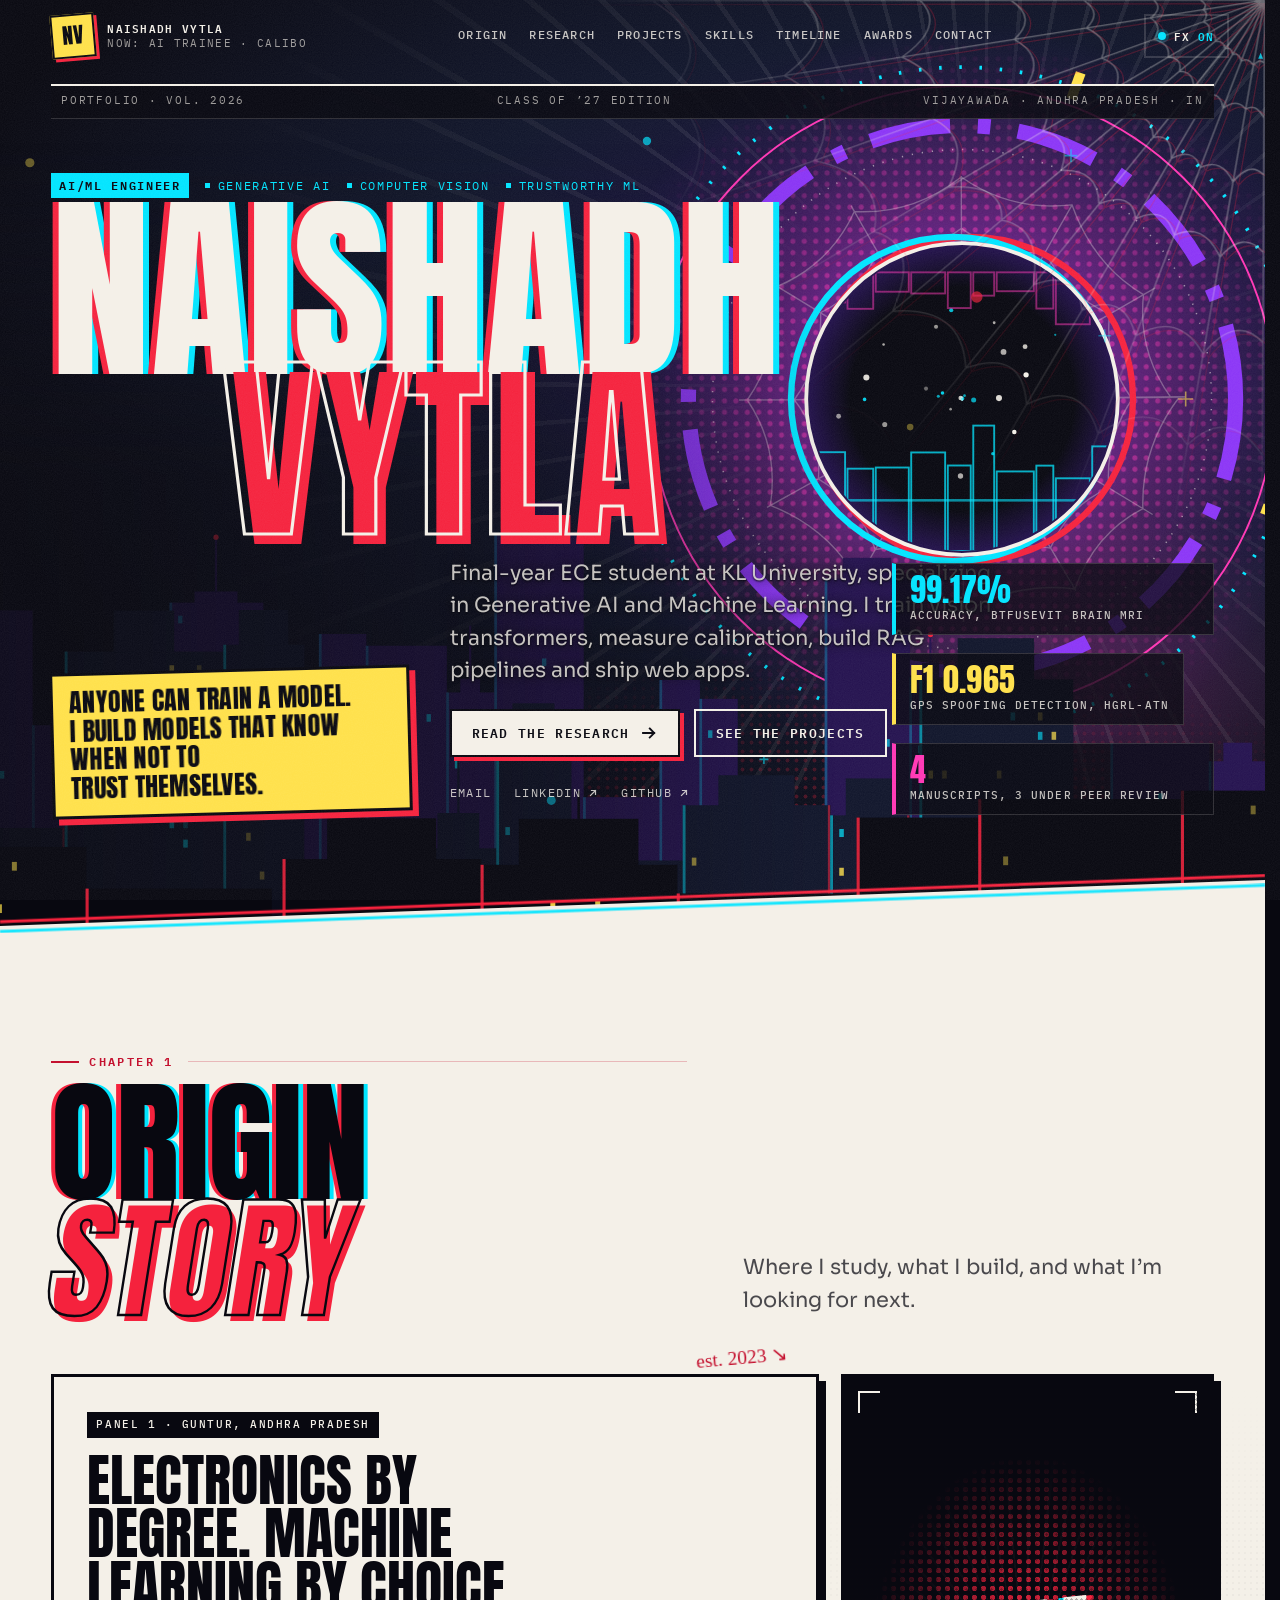
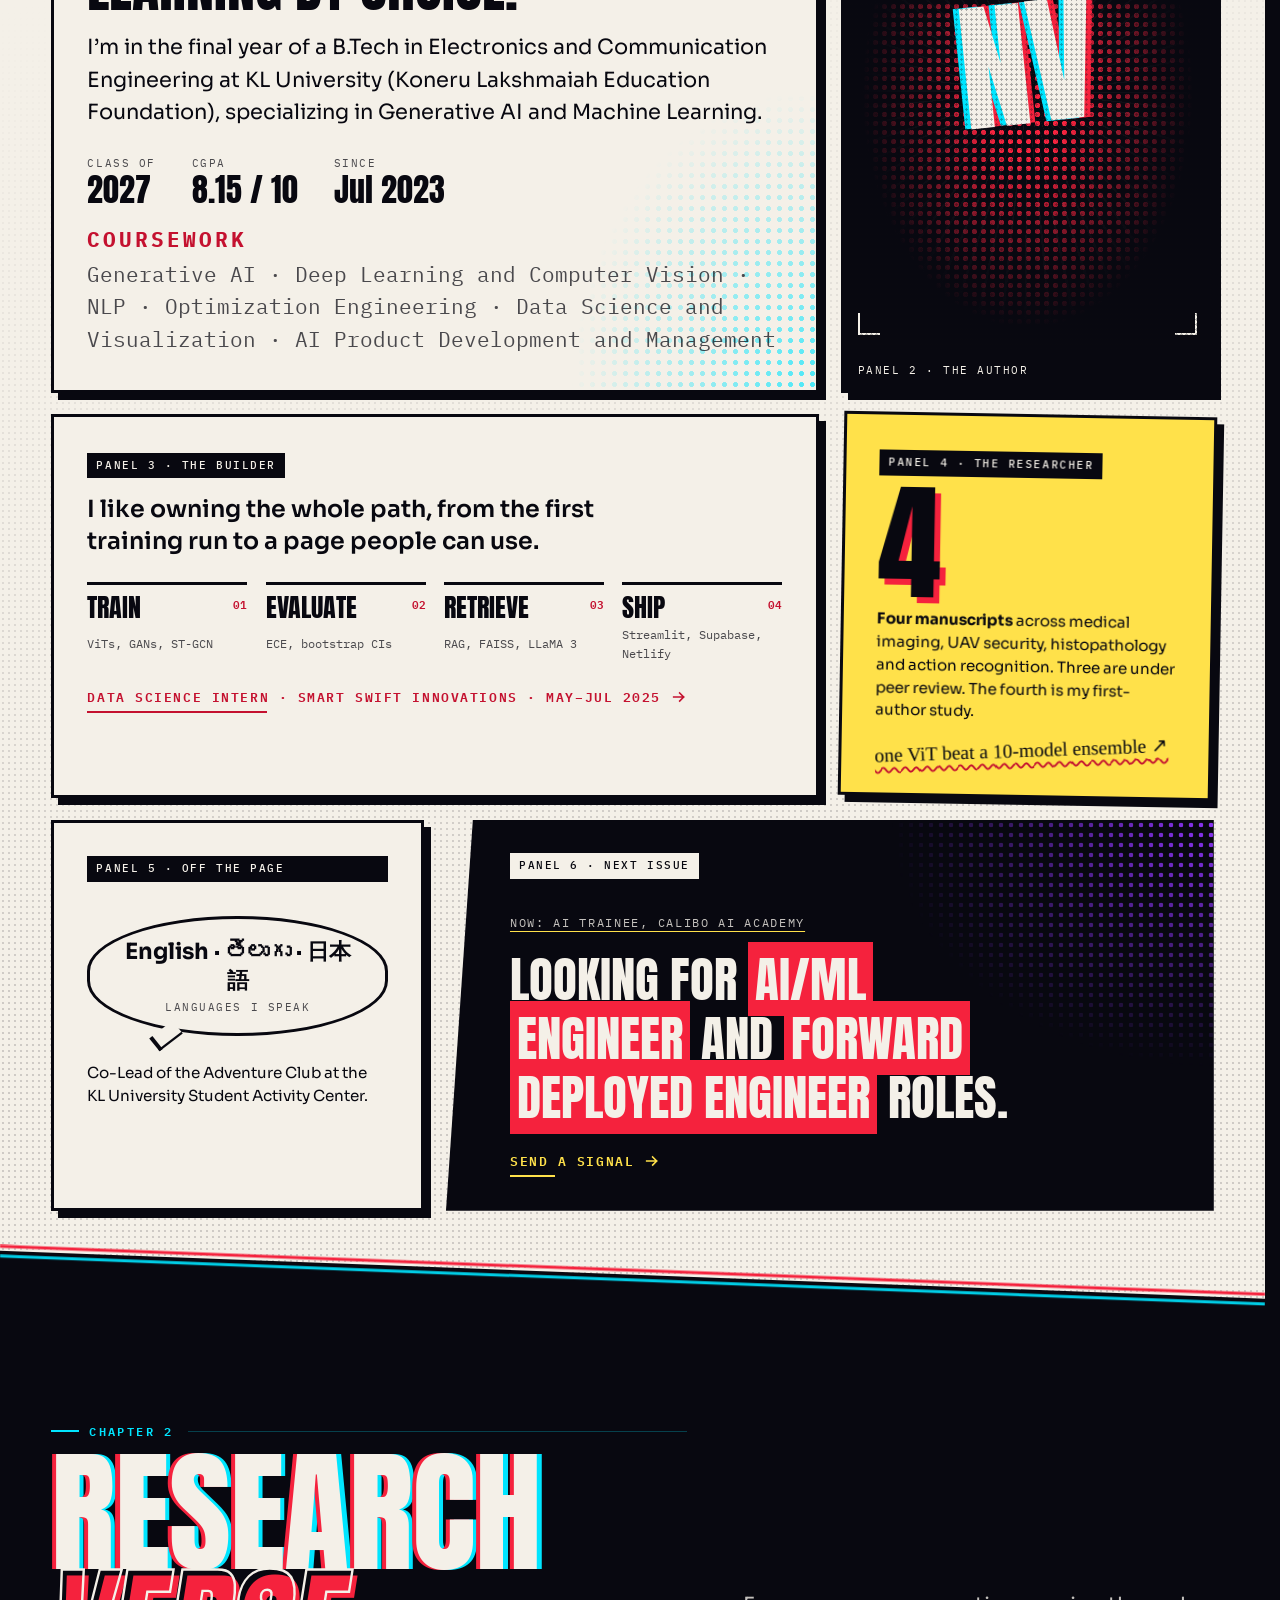
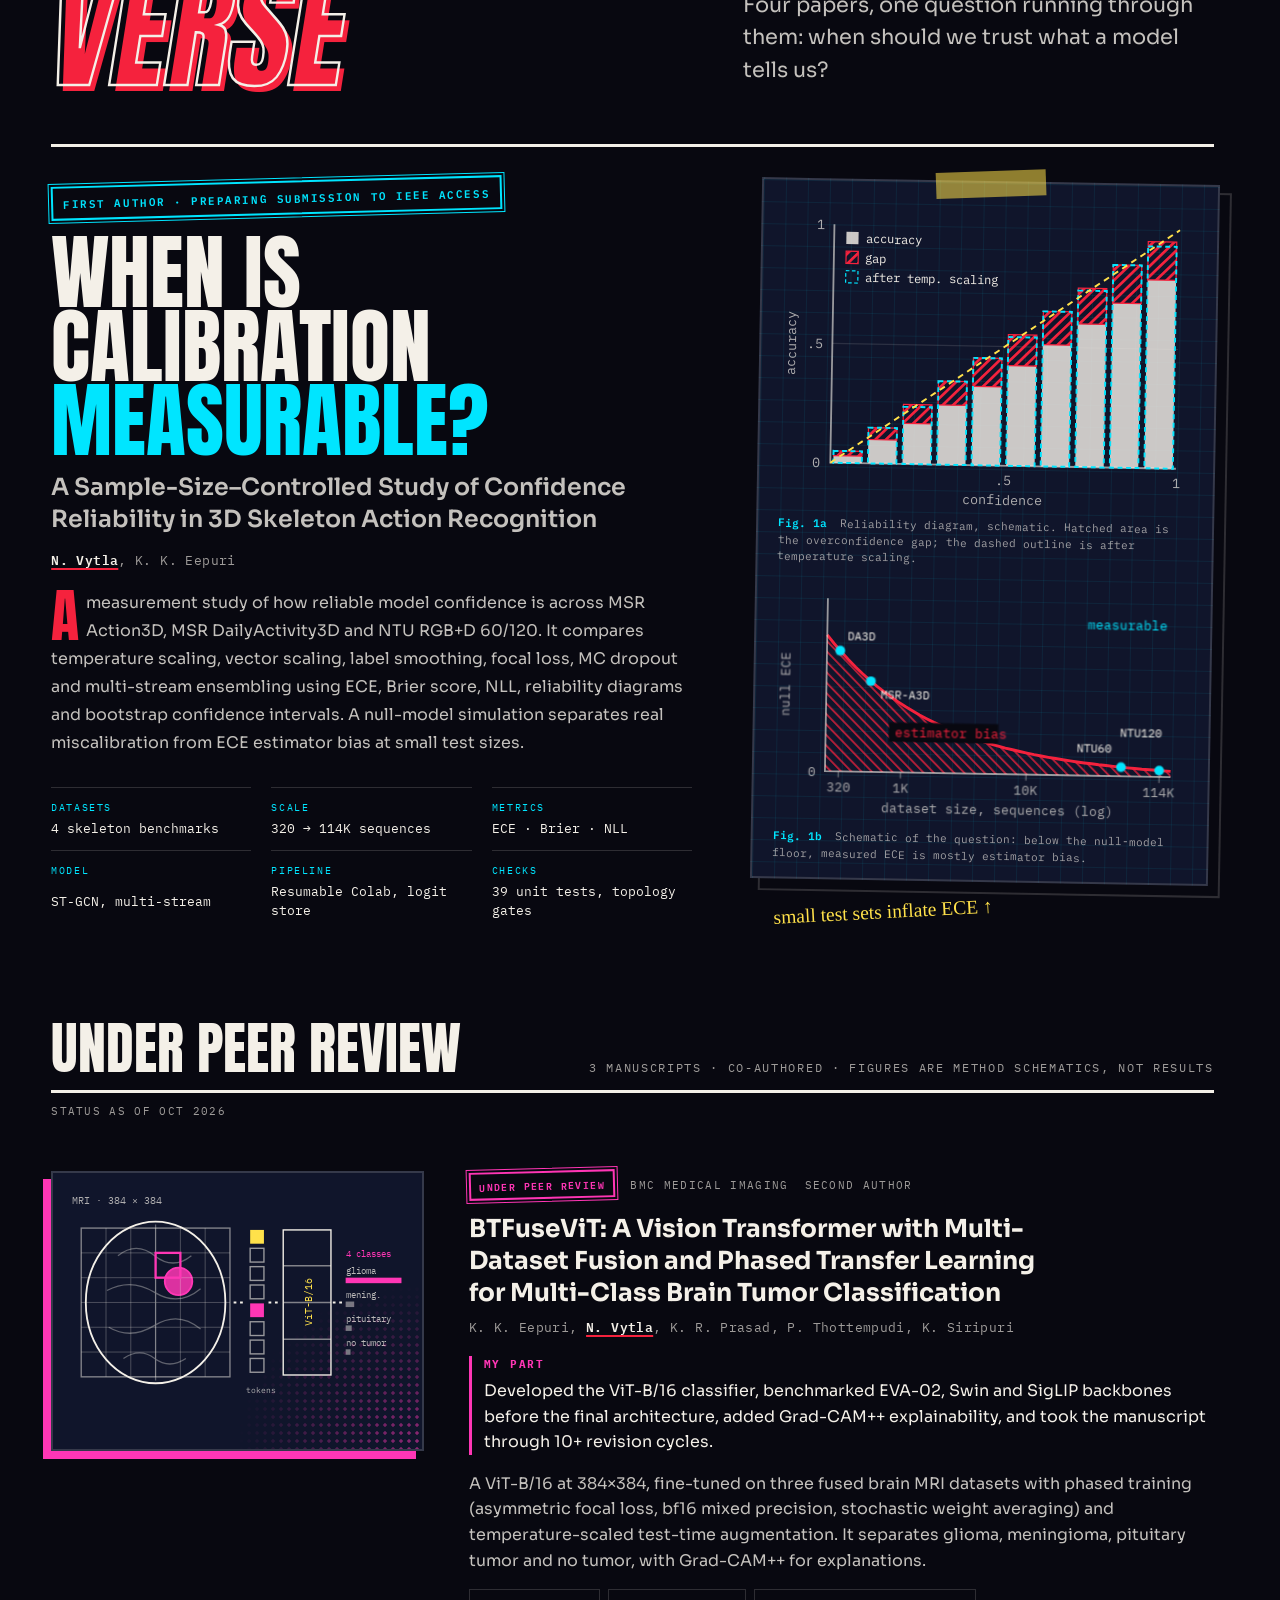
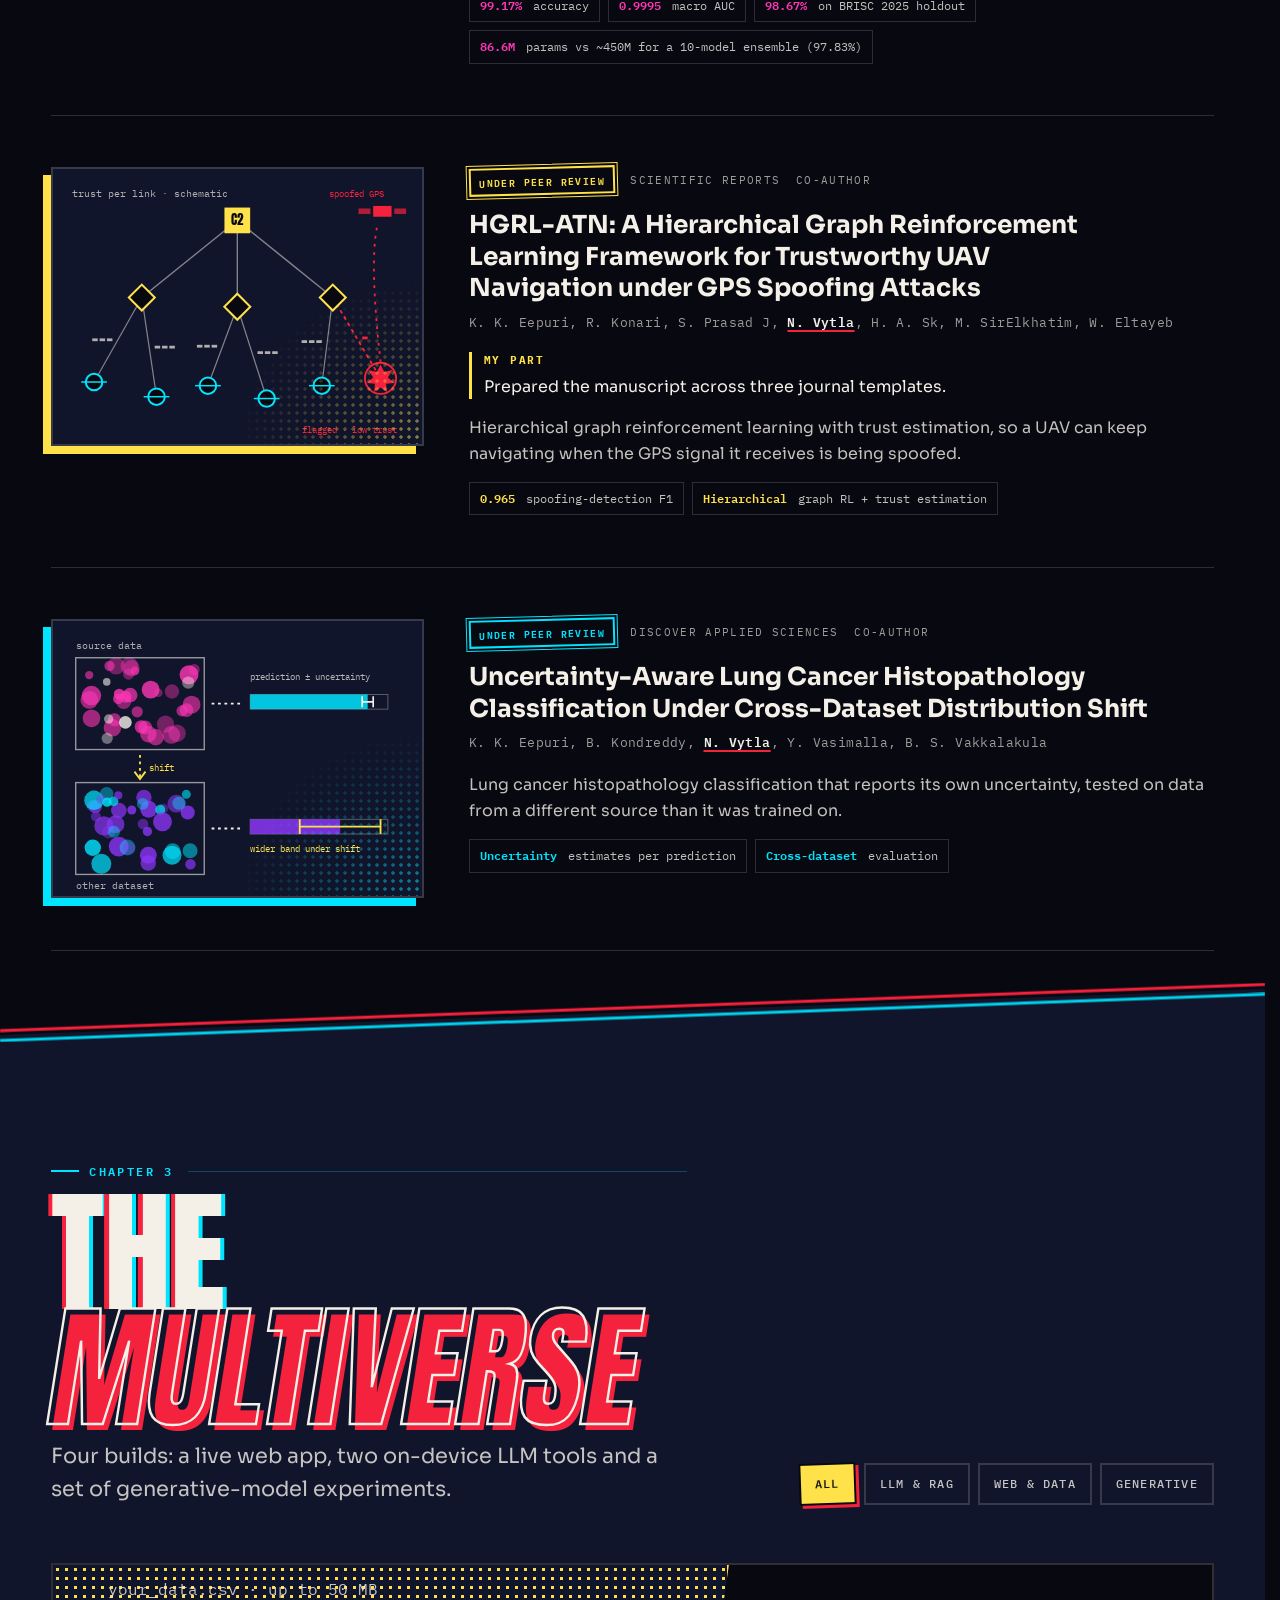
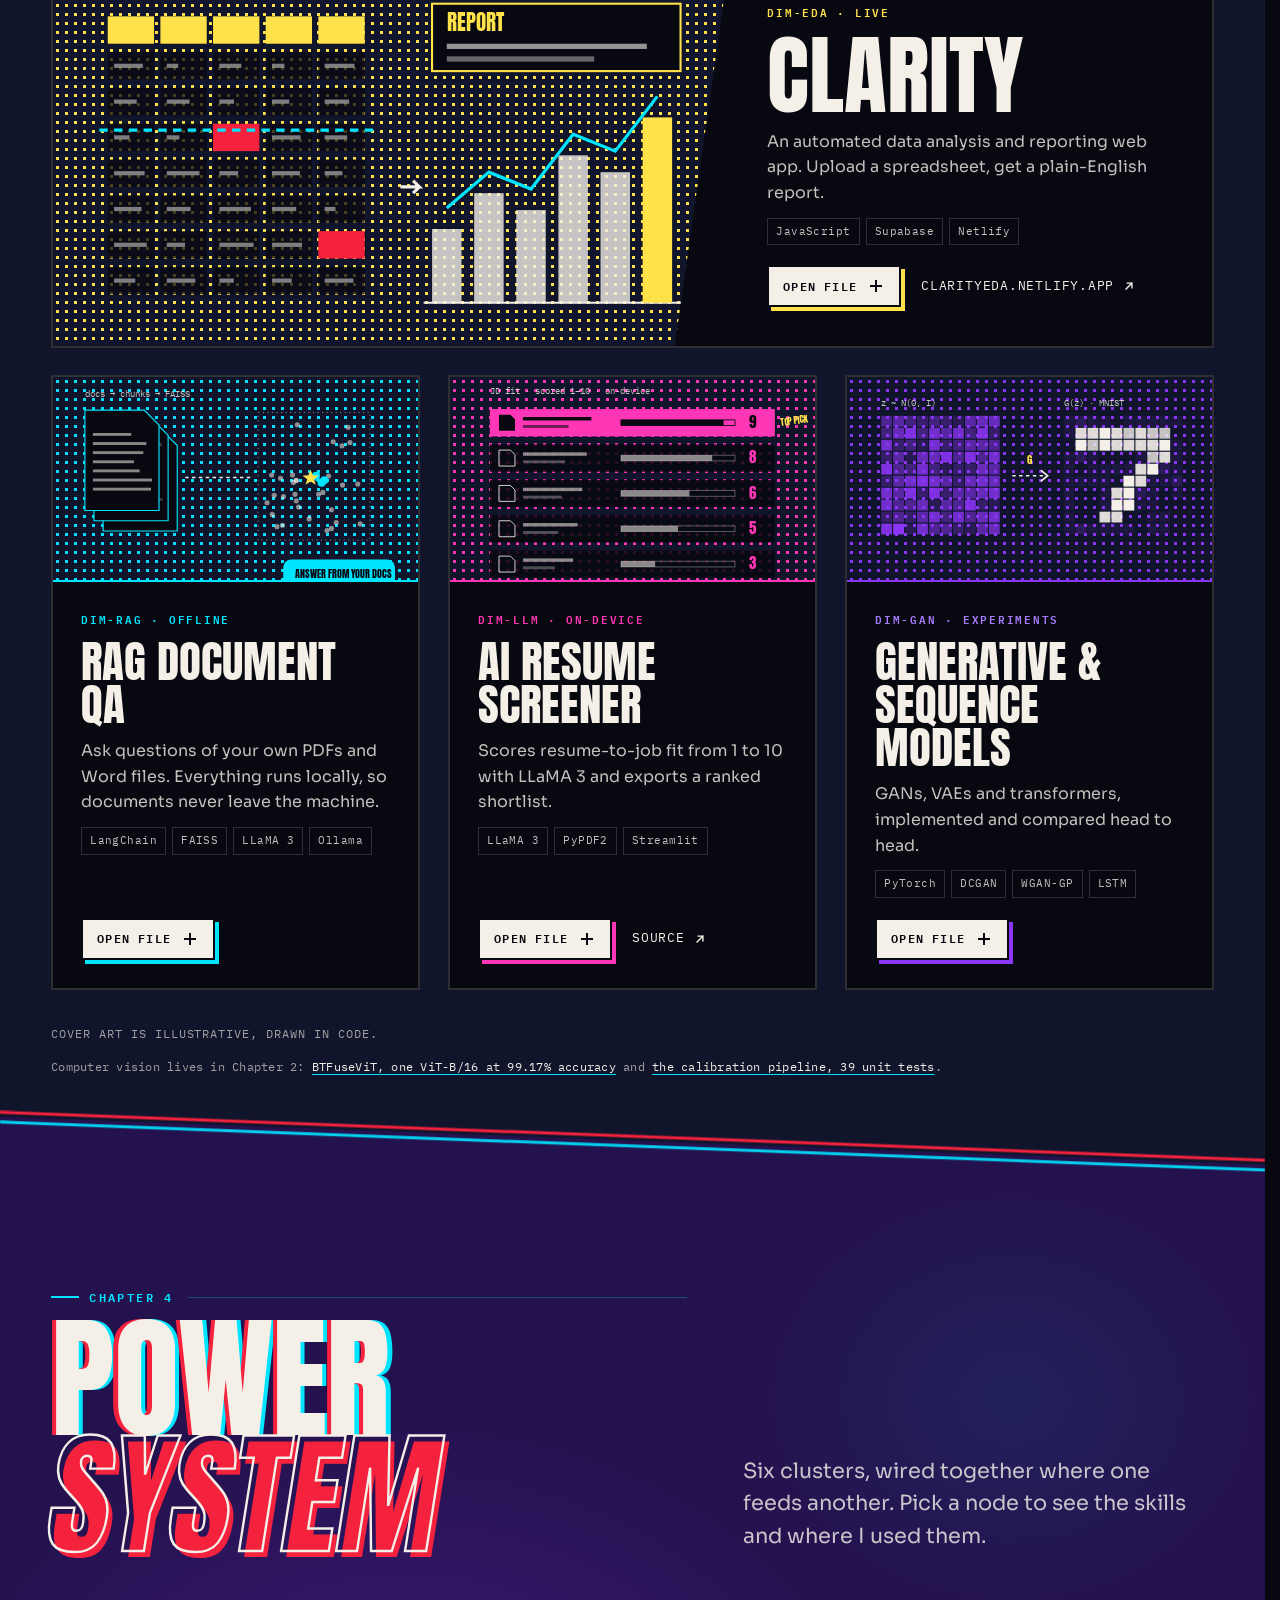
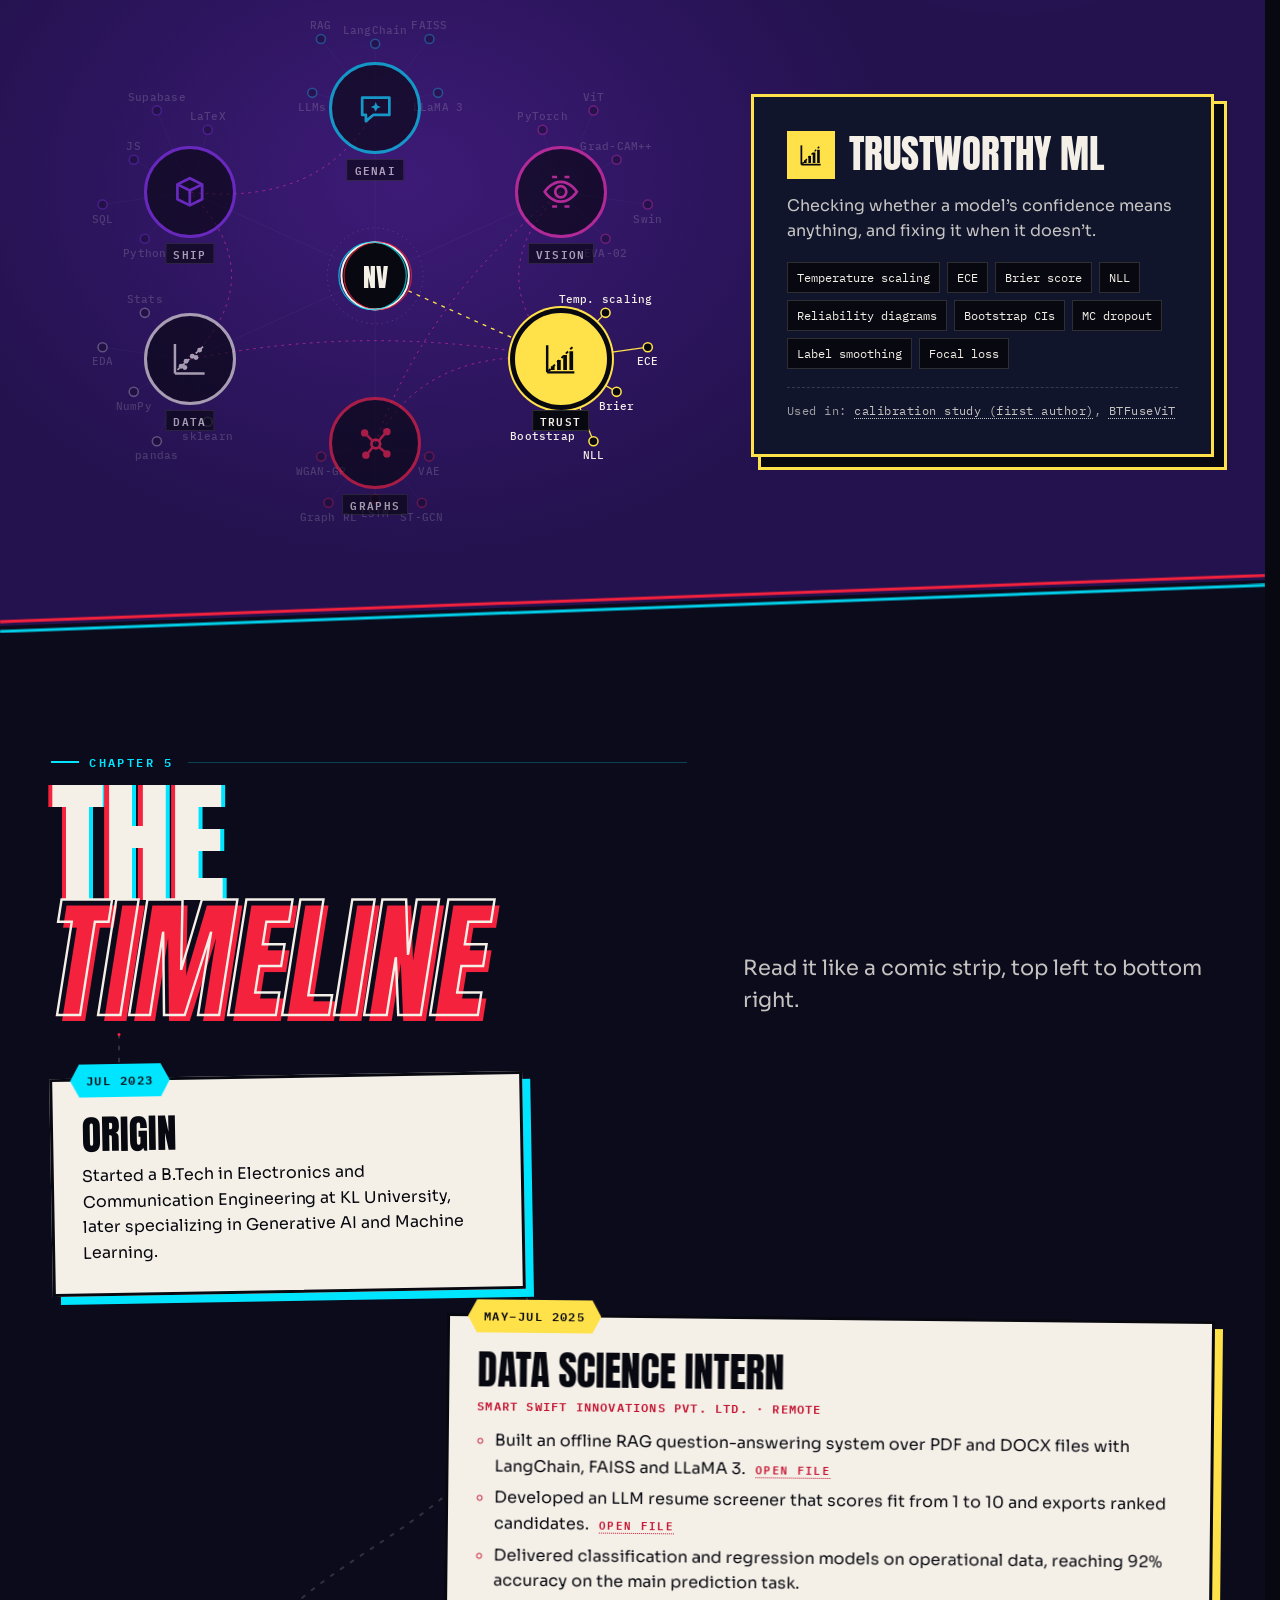
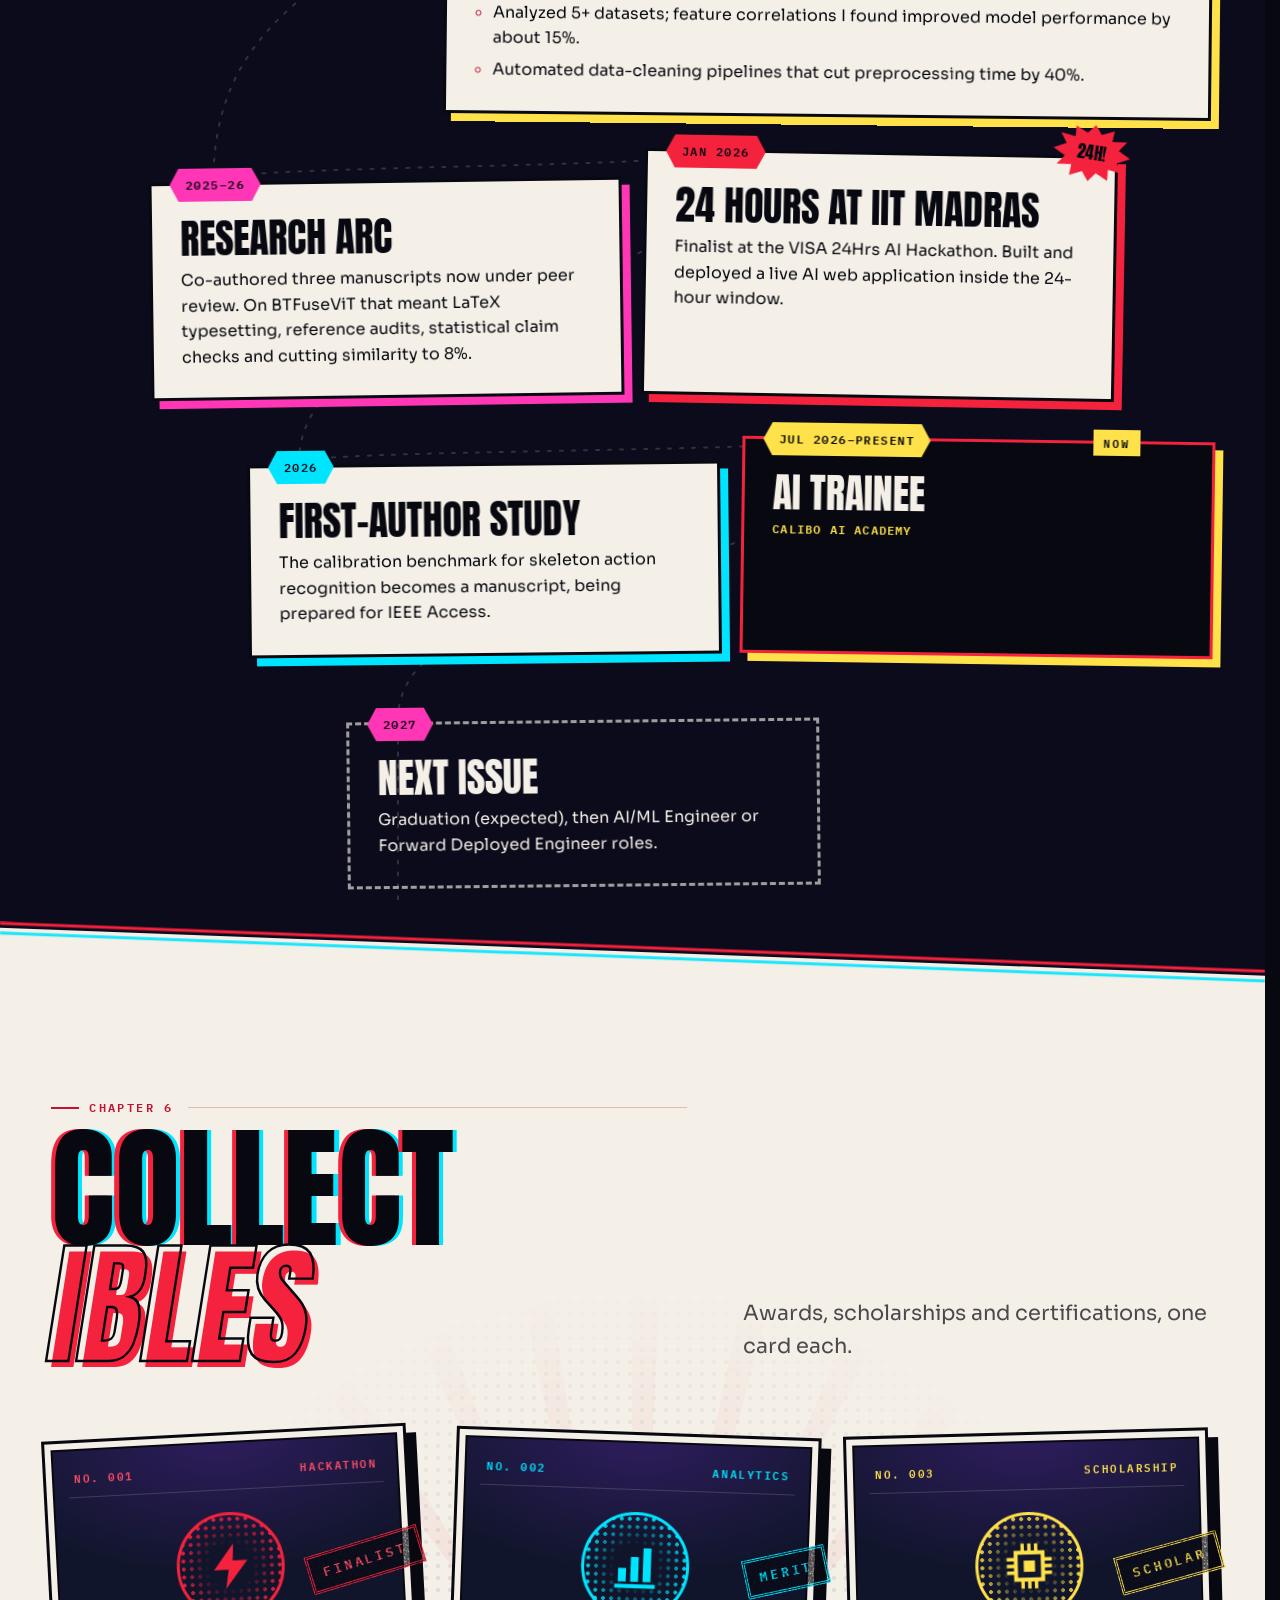
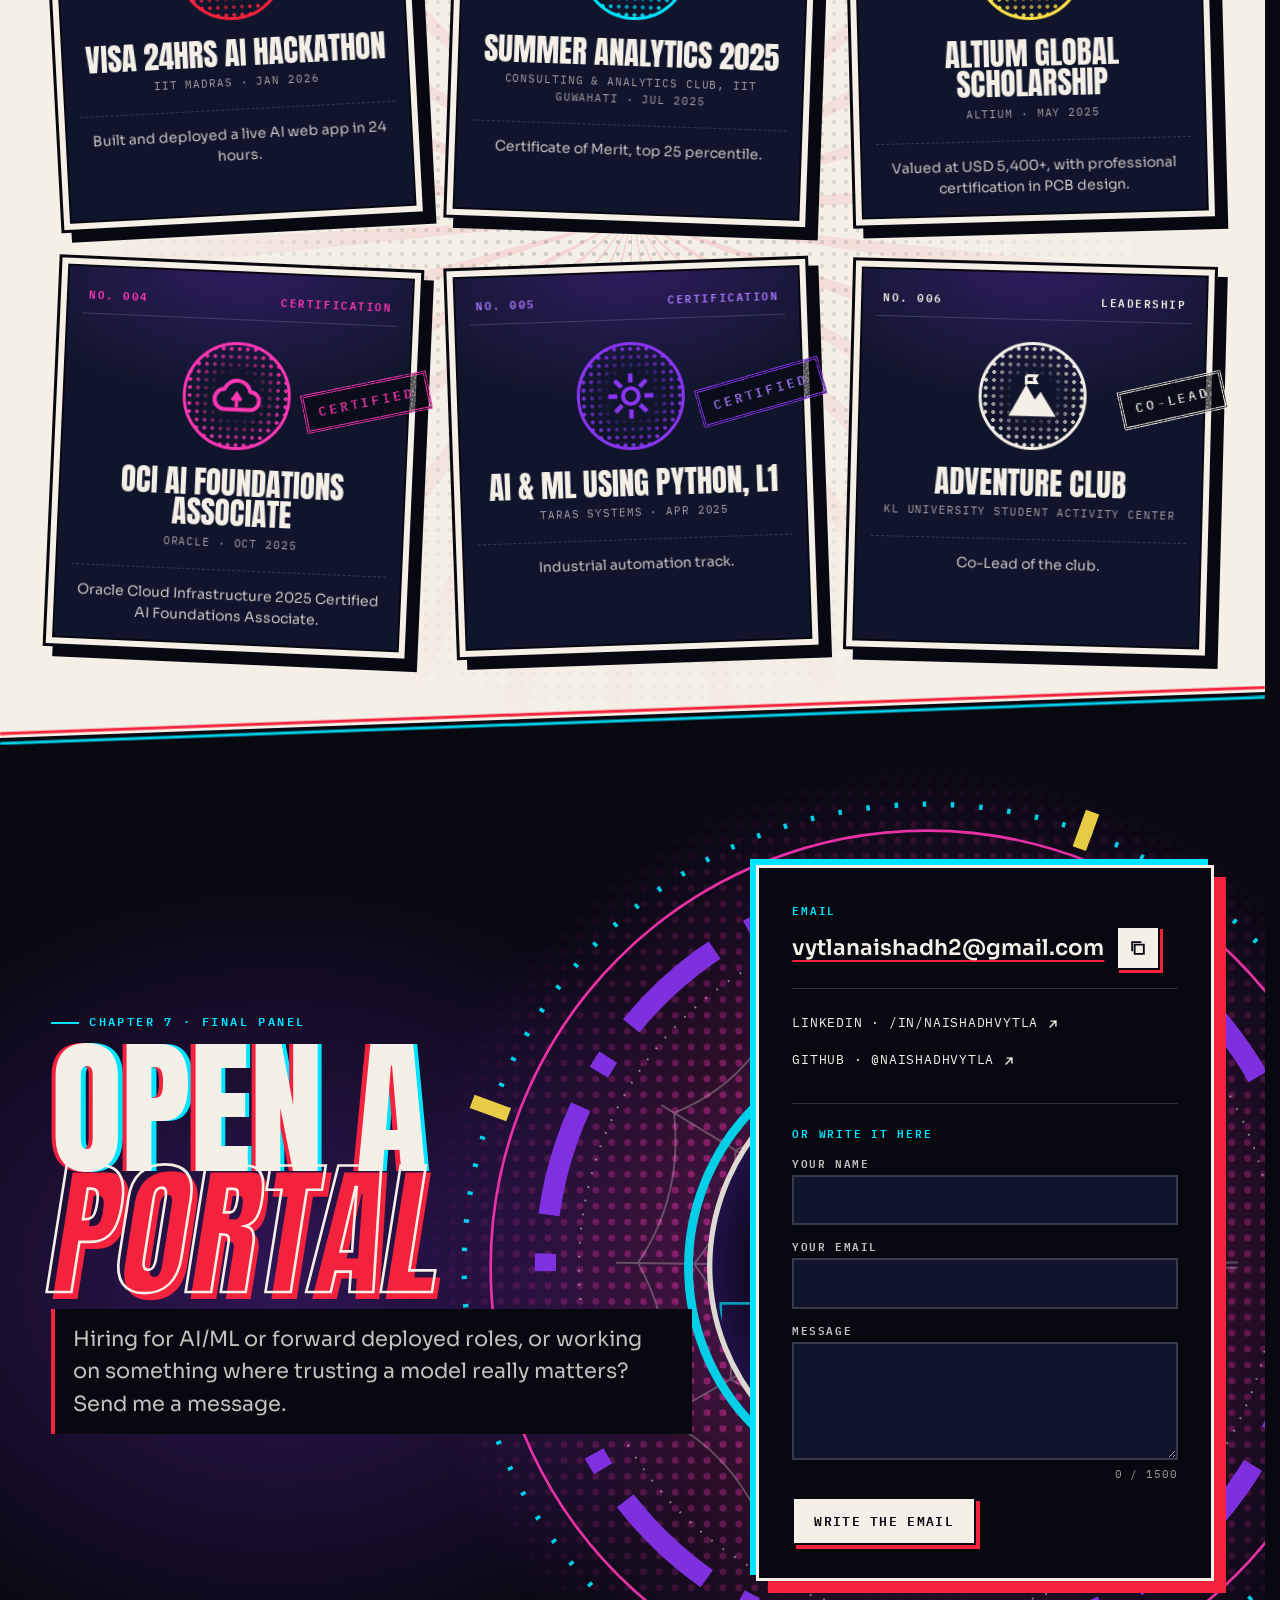
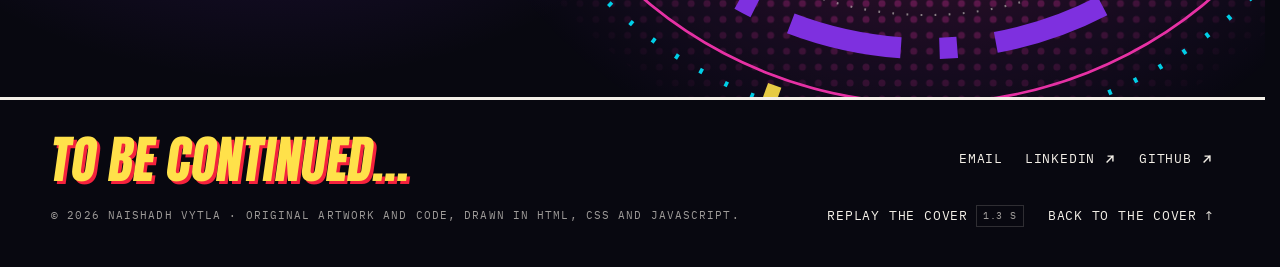
==== commit dc2bd621: "Apply reference gap analysis: content, recruiter routes, rhythm, motion Content and accuracy - Corre" ====
--- a/index.html
+++ b/index.html
@@ -3,26 +3,64 @@
 <head>
 <meta charset="utf-8">
 <meta name="viewport" content="width=device-width, initial-scale=1, viewport-fit=cover">
-<title>Naishadh Vytla Portfolio</title>
+<title>Naishadh Vytla · AI/ML Engineer (Generative AI, Computer Vision)</title>
 <meta name="claude:viewport-fit-sides" content="cover">
 <meta name="description" content="Naishadh Vytla is an AI/ML engineer and final-year ECE student at KL University working on generative AI, computer vision and calibrated, trustworthy machine learning.">
 <meta name="theme-color" content="#080810">
+<link rel="canonical" href="https://naishadhvytla.github.io/new/">
 <meta property="og:type" content="website">
-<meta property="og:title" content="Naishadh Vytla Portfolio">
+<meta property="og:site_name" content="Naishadh Vytla">
+<meta property="og:locale" content="en_IN">
+<meta property="og:url" content="https://naishadhvytla.github.io/new/">
+<meta property="og:title" content="Naishadh Vytla · AI/ML Engineer">
 <meta property="og:description" content="AI/ML engineer working on generative AI, computer vision and calibrated, trustworthy machine learning.">
+<meta property="og:image" content="https://naishadhvytla.github.io/new/assets/social-card.png">
+<meta property="og:image:width" content="1200">
+<meta property="og:image:height" content="630">
+<meta property="og:image:alt" content="Naishadh Vytla, AI/ML Engineer: comic-cover artwork with his name and focus areas">
+<meta name="twitter:card" content="summary_large_image">
+<meta name="twitter:title" content="Naishadh Vytla · AI/ML Engineer">
+<meta name="twitter:description" content="AI/ML engineer working on generative AI, computer vision and calibrated, trustworthy machine learning.">
+<meta name="twitter:image" content="https://naishadhvytla.github.io/new/assets/social-card.png">
 <link rel="icon" href="assets/favicon.svg" type="image/svg+xml">
+<link rel="icon" href="assets/favicon-48.png" sizes="48x48" type="image/png">
+<link rel="apple-touch-icon" href="assets/apple-touch-icon.png">
 <link rel="preconnect" href="https://fonts.googleapis.com">
 <link rel="preconnect" href="https://fonts.gstatic.com" crossorigin>
-<link rel="stylesheet" href="https://fonts.googleapis.com/css2?family=Anton&family=IBM+Plex+Mono:wght@400;500;600&family=Permanent+Marker&family=Sora:wght@300;400;600;700;800&display=swap">
-<link rel="stylesheet" href="css/style.css">
+<link rel="stylesheet" href="https://fonts.googleapis.com/css2?family=Anton&family=IBM+Plex+Mono:wght@400;500;600&family=Permanent+Marker&family=Sora:wght@400;600;700&display=swap">
+<link rel="stylesheet" href="css/style.css?v=20261019">
 <script>
-  /* Decide the motion level before first paint so the cover never flashes. */
+  /* Decide the motion level before first paint so the cover never flashes.
+     A saved FX choice only applies while the OS motion setting is the one it was made under. */
   (function () {
-    var calm = window.matchMedia && window.matchMedia('(prefers-reduced-motion: reduce)').matches;
-    try { var saved = localStorage.getItem('nv-motion'); if (saved) calm = saved === 'calm'; } catch (e) {}
-    document.documentElement.dataset.motion = calm ? 'calm' : 'full';
-    document.documentElement.classList.add('js');
+    var root = document.documentElement;
+    var mq = window.matchMedia && window.matchMedia('(prefers-reduced-motion: reduce)');
+    var os = mq && mq.matches ? 'reduce' : 'none';
+    var calm = os === 'reduce';
+    try {
+      var raw = localStorage.getItem('nv-motion'), saved = null;
+      if (raw === 'calm' || raw === 'full') saved = { m: raw, os: 'none' };
+      else if (raw) saved = JSON.parse(raw);
+      if (saved && saved.os === os) calm = saved.m === 'calm';
+    } catch (e) {}
+    root.dataset.motion = calm ? 'calm' : 'full';
+    root.classList.add('js');
   })();
+</script>
+<noscript><style>.nav{position:absolute}.nav-links{display:block!important}.nav-links ul{flex-wrap:wrap}.menu-btn,.fx-toggle{display:none!important}</style></noscript>
+<script type="application/ld+json">
+{
+  "@context": "https://schema.org",
+  "@type": "Person",
+  "name": "Naishadh Vytla",
+  "url": "https://naishadhvytla.github.io/new/",
+  "email": "mailto:vytlanaishadh2@gmail.com",
+  "jobTitle": "AI/ML Engineer",
+  "affiliation": { "@type": "CollegeOrUniversity", "name": "KL University (Koneru Lakshmaiah Education Foundation)" },
+  "address": { "@type": "PostalAddress", "addressRegion": "Andhra Pradesh", "addressCountry": "IN" },
+  "sameAs": ["https://www.linkedin.com/in/naishadhvytla", "https://github.com/naishadhvytla"],
+  "knowsAbout": ["Generative AI", "Retrieval-augmented generation", "Computer vision", "Model calibration"]
+}
 </script>
 </head>
 <body>
@@ -37,6 +75,8 @@
   <symbol id="i-copy" viewBox="0 0 24 24"><path d="M8 8h11v11H8zM5 16V5h11" fill="none" stroke="currentColor" stroke-width="2.2"/></symbol>
   <symbol id="i-close" viewBox="0 0 24 24"><path d="M5 5l14 14M19 5 5 19" fill="none" stroke="currentColor" stroke-width="2.6"/></symbol>
   <symbol id="i-plus" viewBox="0 0 24 24"><path d="M12 4v16M4 12h16" fill="none" stroke="currentColor" stroke-width="2.6"/></symbol>
+  <symbol id="i-prev" viewBox="0 0 24 24"><path d="M15 5l-7 7 7 7" fill="none" stroke="currentColor" stroke-width="2.6" stroke-linecap="square"/></symbol>
+  <symbol id="i-next" viewBox="0 0 24 24"><path d="M9 5l7 7-7 7" fill="none" stroke="currentColor" stroke-width="2.6" stroke-linecap="square"/></symbol>
   <!-- power-system icons -->
   <symbol id="i-genai" viewBox="0 0 32 32"><path d="M5 7h22v14H14l-6 5v-5H5z" fill="none" stroke="currentColor" stroke-width="2.2" stroke-linejoin="round"/><path d="M16 10.5l1.2 2.8 2.8 1.2-2.8 1.2L16 18.5l-1.2-2.8-2.8-1.2 2.8-1.2z" fill="currentColor"/></symbol>
   <symbol id="i-vision" viewBox="0 0 32 32"><path d="M3 16s5-8 13-8 13 8 13 8-5 8-13 8S3 16 3 16z" fill="none" stroke="currentColor" stroke-width="2.2"/><circle cx="16" cy="16" r="4.5" fill="none" stroke="currentColor" stroke-width="2.2"/><path d="M9 4h4M19 4h4M9 28h4M19 28h4" stroke="currentColor" stroke-width="2"/></symbol>
@@ -63,10 +103,10 @@
     <ul>
       <li><a href="#about">Origin</a></li>
       <li><a href="#research">Research</a></li>
-      <li><a href="#projects">Multiverse</a></li>
-      <li><a href="#skills">Powers</a></li>
+      <li><a href="#projects">Projects</a></li>
+      <li><a href="#skills">Skills</a></li>
       <li><a href="#timeline">Timeline</a></li>
-      <li><a href="#achievements">Collectibles</a></li>
+      <li><a href="#achievements">Awards</a></li>
       <li><a href="#contact">Contact</a></li>
     </ul>
   </nav>
@@ -74,26 +114,33 @@
     <button class="fx-toggle mono" id="fx-toggle" type="button" aria-pressed="true" data-tip="Turn animation off">
       <span class="fx-dot" aria-hidden="true"></span>FX <span class="fx-state">On</span>
     </button>
-    <button class="menu-btn mono" id="menu-btn" type="button" aria-haspopup="dialog" aria-controls="menu">
+    <button class="menu-btn mono" id="menu-btn" type="button" aria-haspopup="dialog" aria-controls="menu" aria-expanded="false">
       <span class="menu-bars" aria-hidden="true"><i></i><i></i><i></i></span>Menu
     </button>
   </div>
 </header>
 
-<dialog class="menu" id="menu" aria-label="Site menu">
+<dialog class="menu" id="menu" aria-labelledby="menu-title">
   <div class="menu-head">
-    <span class="mono">Jump to a chapter</span>
-    <button class="icon-btn" type="button" data-close aria-label="Close menu"><svg><use href="#i-close"/></svg></button>
-  </div>
-  <ol class="menu-list">
-    <li style="--c: var(--crimson)"><a href="#about"><small>Ch.1</small>Origin story</a></li>
-    <li style="--c: var(--cyan)"><a href="#research"><small>Ch.2</small>Research verse</a></li>
-    <li style="--c: var(--yellow)"><a href="#projects"><small>Ch.3</small>Multiverse</a></li>
-    <li style="--c: var(--violet)"><a href="#skills"><small>Ch.4</small>Power system</a></li>
-    <li style="--c: var(--magenta)"><a href="#timeline"><small>Ch.5</small>Timeline</a></li>
-    <li style="--c: var(--paper)"><a href="#achievements"><small>Ch.6</small>Collectibles</a></li>
-    <li style="--c: var(--crimson)"><a href="#contact"><small>Ch.7</small>Final panel</a></li>
-  </ol>
+    <span class="mono" id="menu-title">Jump to a chapter</span>
+    <button class="icon-btn" type="button" data-close aria-label="Close menu"><svg aria-hidden="true"><use href="#i-close"/></svg></button>
+  </div>
+  <nav aria-label="Chapters">
+    <ol class="menu-list">
+      <li style="--c: var(--crimson); --n: 0"><a href="#about"><small>Ch.1 · About</small>Origin story</a></li>
+      <li style="--c: var(--cyan); --n: 1"><a href="#research"><small>Ch.2 · Research</small>Research verse</a></li>
+      <li style="--c: var(--yellow); --n: 2"><a href="#projects"><small>Ch.3 · Projects</small>Multiverse</a></li>
+      <li style="--c: var(--violet-text); --n: 3"><a href="#skills"><small>Ch.4 · Skills</small>Power system</a></li>
+      <li style="--c: var(--magenta); --n: 4"><a href="#timeline"><small>Ch.5 · Timeline</small>Timeline</a></li>
+      <li style="--c: var(--paper); --n: 5"><a href="#achievements"><small>Ch.6 · Awards &amp; certs</small>Collectibles</a></li>
+      <li style="--c: var(--crimson); --n: 6"><a href="#contact"><small>Ch.7 · Contact</small>Final panel</a></li>
+    </ol>
+  </nav>
+  <div class="menu-foot mono">
+    <a class="link-arrow" href="mailto:vytlanaishadh2@gmail.com">Email</a>
+    <a class="link-arrow" href="https://www.linkedin.com/in/naishadhvytla" target="_blank" rel="noopener">LinkedIn <svg aria-hidden="true"><use href="#i-ext"/></svg><span class="sr-only"> (opens in a new tab)</span></a>
+    <a class="link-arrow" href="https://github.com/naishadhvytla" target="_blank" rel="noopener">GitHub <svg aria-hidden="true"><use href="#i-ext"/></svg><span class="sr-only"> (opens in a new tab)</span></a>
+  </div>
 </dialog>
 
 <main id="main">
@@ -117,13 +164,13 @@
     <div class="masthead mono">
       <span>Portfolio · Vol. 2026</span>
       <span class="masthead-mid">Class of ’27 edition</span>
-      <span>Vijayawada · Andhra Pradesh · IN</span>
+      <span>Vijayawada<span class="mh-long"> · Andhra Pradesh</span> · IN</span>
     </div>
 
     <div class="hero-copy">
-      <p class="hero-eyebrow mono"><span class="tag">AI/ML Engineer</span> Generative AI · Computer Vision · Trustworthy ML</p>
-
-      <h1 class="hero-name" id="hero-name" aria-label="Naishadh Vytla">
+      <p class="hero-eyebrow mono"><span class="tag">AI/ML Engineer</span><span class="topic">Generative AI</span><span class="topic">Computer Vision</span><span class="topic">Trustworthy ML</span></p>
+
+      <h1 class="hero-name" id="hero-name"><span class="sr-only">Naishadh Vytla</span>
         <span class="name-line name-line--1 glitch" data-text="NAISHADH" aria-hidden="true"><span class="ltr" style="--i:3;--ax:-46px;--ay:30px;--ar:-12deg">N</span><span class="ltr" style="--i:1;--ax:20px;--ay:-40px;--ar:9deg">A</span><span class="ltr" style="--i:5;--ax:-12px;--ay:52px;--ar:-4deg">I</span><span class="ltr" style="--i:0;--ax:34px;--ay:24px;--ar:14deg">S</span><span class="ltr" style="--i:4;--ax:-28px;--ay:-36px;--ar:-8deg">H</span><span class="ltr" style="--i:2;--ax:42px;--ay:40px;--ar:11deg">A</span><span class="ltr" style="--i:6;--ax:-36px;--ay:18px;--ar:-15deg">D</span><span class="ltr" style="--i:1;--ax:26px;--ay:-30px;--ar:7deg">H</span></span>
         <span class="name-line name-line--2 glitch" data-text="VYTLA" aria-hidden="true"><span class="ltr" style="--i:2;--ax:-40px;--ay:-26px;--ar:10deg">V</span><span class="ltr" style="--i:0;--ax:30px;--ay:44px;--ar:-13deg">Y</span><span class="ltr" style="--i:3;--ax:-22px;--ay:-48px;--ar:6deg">T</span><span class="ltr" style="--i:1;--ax:44px;--ay:22px;--ar:-9deg">L</span><span class="ltr" style="--i:4;--ax:-30px;--ay:36px;--ar:12deg">A</span></span>
       </h1>
@@ -136,17 +183,21 @@
           <p class="hero-sub">Final-year ECE student at KL University, specializing in Generative AI and Machine Learning. I train vision transformers, measure calibration, build RAG pipelines and ship web apps.</p>
           <div class="hero-cta">
             <a class="btn btn--primary" href="#research"><span>Read the research</span><svg aria-hidden="true"><use href="#i-arrow"/></svg></a>
-            <a class="btn btn--ghost" href="#projects"><span>Enter the multiverse</span></a>
-            <a class="btn btn--ghost" href="assets/Naishadh_Vytla_CV.pdf" data-cv hidden><span>Download CV</span></a>
+            <a class="btn btn--ghost" href="#projects"><span>See the projects</span></a>
           </div>
+          <ul class="hero-links mono" aria-label="Contact and profiles">
+            <li><a href="mailto:vytlanaishadh2@gmail.com">Email</a></li>
+            <li><a href="https://www.linkedin.com/in/naishadhvytla" target="_blank" rel="noopener">LinkedIn <svg aria-hidden="true"><use href="#i-ext"/></svg><span class="sr-only"> (opens in a new tab)</span></a></li>
+            <li><a href="https://github.com/naishadhvytla" target="_blank" rel="noopener">GitHub <svg aria-hidden="true"><use href="#i-ext"/></svg><span class="sr-only"> (opens in a new tab)</span></a></li>
+          </ul>
         </div>
       </div>
     </div>
 
     <ul class="hero-stats" aria-label="Highlights">
-      <li class="stat" style="--c: var(--cyan)"><b>99.17%</b><span>accuracy, BTFuseViT brain MRI</span></li>
-      <li class="stat" style="--c: var(--yellow)"><b>F1 0.965</b><span>GPS spoofing detection, HGRL-ATN</span></li>
-      <li class="stat" style="--c: var(--magenta)"><b>4</b><span>manuscripts, 3 under peer review</span></li>
+      <li class="stat" style="--c: var(--cyan)"><a href="#paper-btfusevit"><b>99.17%</b><span>accuracy, BTFuseViT brain MRI</span></a></li>
+      <li class="stat" style="--c: var(--yellow)"><a href="#paper-hgrl-atn"><b>F1 0.965</b><span>GPS spoofing detection, HGRL-ATN</span></a></li>
+      <li class="stat" style="--c: var(--magenta)"><a href="#research"><b>4</b><span>manuscripts, 3 under peer review</span></a></li>
     </ul>
   </div>
 
@@ -157,14 +208,16 @@
 <section class="chapter chapter--paper" id="about" aria-labelledby="about-title">
   <svg class="tear" viewBox="0 0 1440 90" preserveAspectRatio="none" aria-hidden="true"><path class="tear-fill" d="M0 90V62L1440 10v80z"/><path class="tear-a" d="M0 62 1440 10"/><path class="tear-b" d="M0 62 1440 10"/></svg>
   <div class="wrap">
-    <header class="chap-head rv">
-      <p class="chap-no mono">Chapter 1</p>
-      <h2 class="chap-title rgb-title" id="about-title">Origin <em>story</em></h2>
+    <header class="chap-head chap-head--split rv">
+      <div class="chap-main">
+        <p class="chap-no mono">Chapter 1</p>
+        <h2 class="chap-title rgb-title" id="about-title">Origin <em>story</em></h2>
+      </div>
       <p class="chap-dek">Where I study, what I build, and what I’m looking for next.</p>
     </header>
 
     <div class="comic-page">
-      <article class="panel panel--caption rv" style="--rv-d: 0ms">
+      <article class="panel panel--caption rv">
         <p class="panel-tag mono">Panel 1 · Guntur, Andhra Pradesh</p>
         <h3 class="panel-big">Electronics by degree. Machine learning by choice.</h3>
         <p>I’m in the final year of a B.Tech in Electronics and Communication Engineering at KL University (Koneru Lakshmaiah Education Foundation), specializing in Generative AI and Machine Learning.</p>
@@ -173,21 +226,21 @@
           <div><dt>CGPA</dt><dd>8.15 / 10</dd></div>
           <div><dt>Since</dt><dd>Jul 2023</dd></div>
         </dl>
+        <p class="coursework mono"><b>Coursework</b> Generative AI · Deep Learning and Computer Vision · NLP · Optimization Engineering · Data Science and Visualization · AI Product Development and Management</p>
         <span class="annot annot--est" aria-hidden="true">est. 2023 ↘</span>
       </article>
 
-      <figure class="panel panel--portrait rv" style="--rv-d: 70ms">
+      <figure class="panel panel--portrait rv">
         <div class="portrait">
           <div class="portrait-ph" aria-hidden="true">
             <span class="portrait-mono">NV</span>
             <i class="crop crop--tl"></i><i class="crop crop--tr"></i><i class="crop crop--bl"></i><i class="crop crop--br"></i>
           </div>
-          <img src="assets/portrait.jpg" alt="Portrait of Naishadh Vytla" loading="lazy">
         </div>
         <figcaption class="mono">Panel 2 · The author</figcaption>
       </figure>
 
-      <article class="panel panel--builder rv" style="--rv-d: 140ms">
+      <article class="panel panel--builder rv">
         <p class="panel-tag mono">Panel 3 · The builder</p>
         <p class="panel-lead">I like owning the whole path, from the first training run to a page people can use.</p>
         <ol class="flow mono" aria-label="How I work">
@@ -196,16 +249,17 @@
           <li><b>Retrieve</b><span>RAG, FAISS, LLaMA 3</span></li>
           <li><b>Ship</b><span>Streamlit, Supabase, Netlify</span></li>
         </ol>
-      </article>
-
-      <article class="panel panel--research rv" style="--rv-d: 210ms">
+        <a class="link-ink link-ink--paper" href="#timeline-intern">Data Science Intern · Smart Swift Innovations · May–Jul 2025 <svg aria-hidden="true"><use href="#i-arrow"/></svg></a>
+      </article>
+
+      <article class="panel panel--research rv">
         <p class="panel-tag mono">Panel 4 · The researcher</p>
         <p class="panel-num" aria-hidden="true">4</p>
         <p><b>Four manuscripts</b> across medical imaging, UAV security, histopathology and action recognition. Three are under peer review. The fourth is my first-author study.</p>
         <span class="annot annot--vit" aria-hidden="true">one ViT beat a 10-model ensemble ↗</span>
       </article>
 
-      <article class="panel panel--offpanel rv" style="--rv-d: 280ms">
+      <article class="panel panel--offpanel rv">
         <p class="panel-tag mono">Panel 5 · Off the page</p>
         <div class="bubble">
           <p class="bubble-lang"><span lang="en">English</span> · <span lang="te">తెలుగు</span> · <span lang="ja">日本語</span></p>
@@ -214,8 +268,9 @@
         <p class="offpanel-note">Co-Lead of the Adventure Club at the KL University Student Activity Center.</p>
       </article>
 
-      <article class="panel panel--mission rv" style="--rv-d: 350ms">
+      <article class="panel panel--mission rv">
         <p class="panel-tag mono">Panel 6 · Next issue</p>
+        <p class="mission-now mono"><a href="#timeline-now">Now: AI Trainee, Calibo AI Academy</a></p>
         <p class="mission-line">Looking for <mark>AI/ML Engineer</mark> and <mark>Forward Deployed Engineer</mark> roles.</p>
         <a class="link-ink" href="#contact">Send a signal <svg aria-hidden="true"><use href="#i-arrow"/></svg></a>
       </article>
@@ -235,7 +290,7 @@
       <p class="chap-dek">Four papers, one question running through them: when should we trust what a model tells us?</p>
     </header>
 
-    <article class="paper-feature rv" aria-labelledby="pf-title">
+    <article class="paper-feature rv" id="paper-calibration" aria-labelledby="pf-title">
       <div class="pf-body">
         <p class="stamp stamp--cyan mono">First author · Preparing submission to IEEE Access</p>
         <h3 class="pf-title" id="pf-title"><span class="pf-q">When is calibration <span>measurable?</span></span> <span class="pf-sub">A Sample-Size–Controlled Study of Confidence Reliability in 3D Skeleton Action Recognition</span></h3>
@@ -265,16 +320,18 @@
 
     <div class="review-head rv">
       <h3 class="review-title">Under peer review</h3>
-      <p class="mono">3 manuscripts · co-authored</p>
-    </div>
+      <p class="mono">3 manuscripts · co-authored · figures are method schematics, not results</p>
+    </div>
+    <p class="review-asof mono">Status as of Oct 2026</p>
 
     <ol class="papers">
-      <li class="paper rv" style="--accent: var(--magenta)">
+      <li class="paper rv" id="paper-btfusevit" style="--accent: var(--magenta)">
         <div class="paper-fig" data-fig="vit" aria-hidden="true"></div>
         <div class="paper-body">
           <div class="paper-meta mono"><span class="stamp stamp--small">Under peer review</span><span>BMC Medical Imaging</span><span>Second author</span></div>
           <h4 class="paper-title">BTFuseViT: A Vision Transformer with Multi-Dataset Fusion and Phased Transfer Learning for Multi-Class Brain Tumor Classification</h4>
-          <p class="authors mono">K. K. Eepuri, <b>N. Vytla</b>, K. Rajendra Prasad, P. Thottempudi, K. Siripuri</p>
+          <p class="authors mono">K. K. Eepuri, <b>N. Vytla</b>, K. R. Prasad, P. Thottempudi, K. Siripuri</p>
+          <p class="paper-role"><b class="mono">My part</b> Developed the ViT-B/16 classifier, benchmarked EVA-02, Swin and SigLIP backbones before the final architecture, added Grad-CAM++ explainability, and took the manuscript through 10+ revision cycles.</p>
           <p>A ViT-B/16 at 384×384, fine-tuned on three fused brain MRI datasets with phased training (asymmetric focal loss, bf16 mixed precision, stochastic weight averaging) and temperature-scaled test-time augmentation. It separates glioma, meningioma, pituitary tumor and no tumor, with Grad-CAM++ for explanations.</p>
           <ul class="metrics mono">
             <li><b>99.17%</b> accuracy</li>
@@ -284,12 +341,13 @@
           </ul>
         </div>
       </li>
-      <li class="paper rv" style="--accent: var(--yellow)">
+      <li class="paper rv" id="paper-hgrl-atn" style="--accent: var(--yellow)">
         <div class="paper-fig" data-fig="uav" aria-hidden="true"></div>
         <div class="paper-body">
           <div class="paper-meta mono"><span class="stamp stamp--small">Under peer review</span><span>Scientific Reports</span><span>Co-author</span></div>
           <h4 class="paper-title">HGRL-ATN: A Hierarchical Graph Reinforcement Learning Framework for Trustworthy UAV Navigation under GPS Spoofing Attacks</h4>
           <p class="authors mono">K. K. Eepuri, R. Konari, S. Prasad J, <b>N. Vytla</b>, H. A. Sk, M. SirElkhatim, W. Eltayeb</p>
+          <p class="paper-role"><b class="mono">My part</b> Prepared the manuscript across three journal templates.</p>
           <p>Hierarchical graph reinforcement learning with trust estimation, so a UAV can keep navigating when the GPS signal it receives is being spoofed.</p>
           <ul class="metrics mono">
             <li><b>0.965</b> spoofing-detection F1</li>
@@ -297,7 +355,7 @@
           </ul>
         </div>
       </li>
-      <li class="paper rv" style="--accent: var(--cyan)">
+      <li class="paper rv" id="paper-lung" style="--accent: var(--cyan)">
         <div class="paper-fig" data-fig="lung" aria-hidden="true"></div>
         <div class="paper-body">
           <div class="paper-meta mono"><span class="stamp stamp--small">Under peer review</span><span>Discover Applied Sciences</span><span>Co-author</span></div>
@@ -322,6 +380,7 @@
       <div class="chap-main">
         <p class="chap-no mono">Chapter 3</p>
         <h2 class="chap-title rgb-title" id="projects-title">The <em>multiverse</em></h2>
+        <p class="chap-dek">Four builds: a live web app, two on-device LLM tools and a set of generative-model experiments.</p>
       </div>
       <div class="filters" role="group" aria-label="Filter projects">
         <button class="chip mono" type="button" data-filter="all" aria-pressed="true">All</button>
@@ -332,7 +391,7 @@
     </header>
 
     <div class="projects" id="project-grid">
-      <article class="proj proj--feature rv" data-cats="web" style="--accent: var(--yellow)">
+      <article class="proj proj--feature rv" id="project-clarity" data-cats="web" style="--accent: var(--yellow)">
         <div class="proj-art" data-art="clarity" aria-hidden="true"></div>
         <div class="proj-body">
           <p class="proj-code mono">DIM-EDA · Live</p>
@@ -340,78 +399,87 @@
           <p class="proj-sum">An automated data analysis and reporting web app. Upload a spreadsheet, get a plain-English report.</p>
           <ul class="tags mono"><li>JavaScript</li><li>Supabase</li><li>Netlify</li></ul>
           <div class="proj-actions">
-            <button class="btn btn--small" type="button" data-open="clarity"><span>Open file</span><svg aria-hidden="true"><use href="#i-plus"/></svg></button>
-            <a class="link-arrow mono" href="https://clarityeda.netlify.app" target="_blank" rel="noopener">clarityeda.netlify.app <svg aria-hidden="true"><use href="#i-ext"/></svg></a>
+            <button class="btn btn--small" type="button" data-open="clarity"><span>Open file</span><span class="sr-only">: Clarity</span><svg aria-hidden="true"><use href="#i-plus"/></svg></button>
+            <a class="link-arrow mono" href="https://clarityeda.netlify.app" target="_blank" rel="noopener">clarityeda.netlify.app <svg aria-hidden="true"><use href="#i-ext"/></svg><span class="sr-only"> (opens in a new tab)</span></a>
           </div>
         </div>
       </article>
 
-      <article class="proj proj--wide rv" data-cats="llm" style="--accent: var(--cyan); --rv-d: 60ms">
+      <article class="proj proj--wide rv" id="project-rag" data-cats="llm" style="--accent: var(--cyan)">
         <div class="proj-art" data-art="rag" aria-hidden="true"></div>
         <div class="proj-body">
           <p class="proj-code mono">DIM-RAG · Offline</p>
           <h3 class="proj-title">RAG Document QA</h3>
           <p class="proj-sum">Ask questions of your own PDFs and Word files. Everything runs locally, so documents never leave the machine.</p>
           <ul class="tags mono"><li>LangChain</li><li>FAISS</li><li>LLaMA 3</li><li>Ollama</li></ul>
-          <div class="proj-actions"><button class="btn btn--small" type="button" data-open="rag"><span>Open file</span><svg aria-hidden="true"><use href="#i-plus"/></svg></button></div>
-        </div>
-      </article>
-
-      <article class="proj proj--tall rv" data-cats="llm web" style="--accent: var(--magenta); --rv-d: 120ms">
+          <div class="proj-actions"><button class="btn btn--small" type="button" data-open="rag"><span>Open file</span><span class="sr-only">: RAG Document QA</span><svg aria-hidden="true"><use href="#i-plus"/></svg></button></div>
+        </div>
+      </article>
+
+      <article class="proj proj--tall rv" id="project-screener" data-cats="llm web" style="--accent: var(--magenta)">
         <div class="proj-art" data-art="screener" aria-hidden="true"></div>
         <div class="proj-body">
           <p class="proj-code mono">DIM-LLM · On-device</p>
           <h3 class="proj-title">AI Resume Screener</h3>
           <p class="proj-sum">Scores resume-to-job fit from 1 to 10 with LLaMA 3 and exports a ranked shortlist.</p>
           <ul class="tags mono"><li>LLaMA 3</li><li>PyPDF2</li><li>Streamlit</li></ul>
-          <div class="proj-actions"><button class="btn btn--small" type="button" data-open="screener"><span>Open file</span><svg aria-hidden="true"><use href="#i-plus"/></svg></button></div>
-        </div>
-      </article>
-
-      <article class="proj proj--wide rv" data-cats="gen" style="--accent: var(--violet); --rv-d: 180ms">
+          <div class="proj-actions">
+            <button class="btn btn--small" type="button" data-open="screener"><span>Open file</span><span class="sr-only">: AI Resume Screener</span><svg aria-hidden="true"><use href="#i-plus"/></svg></button>
+            <a class="link-arrow mono" href="https://github.com/naishadhvytla/Resume_Screener" target="_blank" rel="noopener">Source <svg aria-hidden="true"><use href="#i-ext"/></svg><span class="sr-only"> on GitHub (opens in a new tab)</span></a>
+          </div>
+        </div>
+      </article>
+
+      <article class="proj proj--wide rv" id="project-gen" data-cats="gen" style="--accent: var(--violet); --accent-text: var(--violet-text)">
         <div class="proj-art" data-art="gen" aria-hidden="true"></div>
         <div class="proj-body">
           <p class="proj-code mono">DIM-GAN · Experiments</p>
           <h3 class="proj-title">Generative &amp; sequence models</h3>
-          <p class="proj-sum">GANs, VAEs and transformers trained from scratch and compared head to head.</p>
+          <p class="proj-sum">GANs, VAEs and transformers, implemented and compared head to head.</p>
           <ul class="tags mono"><li>PyTorch</li><li>DCGAN</li><li>WGAN-GP</li><li>LSTM</li></ul>
-          <div class="proj-actions"><button class="btn btn--small" type="button" data-open="gen"><span>Open file</span><svg aria-hidden="true"><use href="#i-plus"/></svg></button></div>
+          <div class="proj-actions"><button class="btn btn--small" type="button" data-open="gen"><span>Open file</span><span class="sr-only">: Generative &amp; sequence models</span><svg aria-hidden="true"><use href="#i-plus"/></svg></button></div>
         </div>
       </article>
     </div>
     <p class="filter-empty mono" id="filter-status" role="status" aria-live="polite"></p>
+    <p class="art-note mono">Cover art is illustrative, drawn in code.</p>
+    <p class="proj-more mono">Computer vision lives in Chapter 2: <a href="#paper-btfusevit">BTFuseViT, one ViT-B/16 at 99.17% accuracy</a> and <a href="#paper-calibration">the calibration pipeline, 39 unit tests</a>.</p>
 
     <!-- Expanded project files, cloned into the modal -->
     <template id="tpl-clarity">
       <p class="modal-code mono">DIM-EDA · Live web app</p>
       <h3 class="modal-title" id="modal-title">Clarity</h3>
       <p class="modal-lead">Automated data analysis and reporting in the browser.</p>
-      <ul class="modal-points">
-        <li>Ingests CSV, Excel and JSON files up to 50 MB and infers what each column means.</li>
-        <li>Writes plain-English reports on segments, trends and the drivers behind an outcome.</li>
-        <li>Reversible data cleaning, with processing kept private in the browser.</li>
-        <li>Supabase for sign-in (email/password and Google), database and file storage.</li>
-        <li>Exports to PDF, HTML and CSV. Deployed on Netlify with no build step.</li>
-      </ul>
+      <p class="modal-problem"><b class="mono">Problem</b> Raw spreadsheets need cleaning and analysis before anyone can read them.</p>
+      <ol class="pipe mono" aria-label="How it works">
+        <li style="--s: 0"><b>Upload</b><span>CSV, Excel, JSON up to 50 MB</span></li>
+        <li style="--s: 1"><b>Clean</b><span>Reversible, in the browser</span></li>
+        <li style="--s: 2"><b>Explore</b><span>Column types, distributions, correlations</span></li>
+        <li style="--s: 3"><b>Report</b><span>Plain-English segments, trends and drivers</span></li>
+        <li style="--s: 4"><b>Export</b><span>PDF, HTML, CSV</span></li>
+      </ol>
+      <p class="modal-note">Supabase sign-in (email/password and Google), database and storage. Deployed on Netlify with no build step.</p>
       <ul class="tags mono"><li>JavaScript</li><li>Supabase</li><li>Netlify</li><li>EDA</li></ul>
-      <a class="btn btn--primary" href="https://clarityeda.netlify.app" target="_blank" rel="noopener"><span>Open Clarity</span><svg aria-hidden="true"><use href="#i-ext"/></svg></a>
+      <a class="btn btn--primary" href="https://clarityeda.netlify.app" target="_blank" rel="noopener"><span>Open Clarity</span><svg aria-hidden="true"><use href="#i-ext"/></svg><span class="sr-only"> (opens in a new tab)</span></a>
     </template>
     <template id="tpl-rag">
       <p class="modal-code mono">DIM-RAG · Built during my internship</p>
       <h3 class="modal-title" id="modal-title">RAG Document QA</h3>
       <p class="modal-lead">Retrieval-augmented question answering over PDF and DOCX files, fully offline.</p>
-      <ul class="modal-points">
-        <li>LangChain orchestrates document loading, chunking, embedding and retrieval.</li>
-        <li>FAISS vector search finds the passages most relevant to each question.</li>
-        <li>LLaMA 3 served locally through Ollama writes the answer from those passages.</li>
-        <li>No cloud calls, so private documents stay on the machine.</li>
-      </ul>
+      <p class="modal-problem"><b class="mono">Problem</b> Answering questions from private PDF and Word files without sending them to the cloud.</p>
+      <ol class="pipe mono" aria-label="How it works">
+        <li style="--s: 0"><b>Load</b><span>PDF and DOCX files</span></li>
+        <li style="--s: 1"><b>Index</b><span>LangChain and embeddings</span></li>
+        <li style="--s: 2"><b>Retrieve</b><span>FAISS vector search</span></li>
+        <li style="--s: 3"><b>Answer</b><span>LLaMA 3 via Ollama, offline</span></li>
+      </ol>
       <ul class="tags mono"><li>LangChain</li><li>FAISS</li><li>Embeddings</li><li>LLaMA 3</li><li>Ollama</li></ul>
     </template>
     <template id="tpl-screener">
       <p class="modal-code mono">DIM-LLM · Privacy-first</p>
       <h3 class="modal-title" id="modal-title">AI Resume Screener</h3>
       <p class="modal-lead">An on-device LLM that ranks candidates against a job description.</p>
+      <p class="modal-problem"><b class="mono">Problem</b> Ranking a pile of resumes against one job description while keeping candidate data on the machine.</p>
       <ul class="modal-points">
         <li>Extracts resume text from PDFs with PyPDF2.</li>
         <li>LLaMA 3 through Ollama scores each resume’s fit to the job description from 1 to 10.</li>
@@ -419,12 +487,13 @@
         <li>Runs entirely on the user’s machine.</li>
       </ul>
       <ul class="tags mono"><li>LLaMA 3</li><li>Ollama</li><li>PyPDF2</li><li>Streamlit</li></ul>
-      <a class="btn btn--ghost" href="https://github.com/naishadhvytla" target="_blank" rel="noopener"><span>GitHub profile</span><svg aria-hidden="true"><use href="#i-ext"/></svg></a>
+      <a class="btn btn--ghost" href="https://github.com/naishadhvytla/Resume_Screener" target="_blank" rel="noopener"><span>View source</span><svg aria-hidden="true"><use href="#i-ext"/></svg><span class="sr-only"> (opens in a new tab)</span></a>
     </template>
     <template id="tpl-gen">
       <p class="modal-code mono">DIM-GAN · Experiments</p>
       <h3 class="modal-title" id="modal-title">Generative &amp; sequence models</h3>
-      <p class="modal-lead">A lab notebook of generative and language models built from scratch.</p>
+      <p class="modal-lead">A lab notebook of generative and language models I implemented and trained.</p>
+      <p class="modal-problem"><b class="mono">Problem</b> Seeing how GANs, VAEs and transformers compare on the same tasks.</p>
       <ul class="modal-points">
         <li>DCGAN trained on MNIST and WGAN-GP trained on CIFAKE.</li>
         <li>A transformer-based text-to-image generator and transformer chatbots.</li>
@@ -440,53 +509,55 @@
 <section class="chapter chapter--ink chapter--violet" id="skills" aria-labelledby="skills-title">
   <svg class="tear tear--flip" viewBox="0 0 1440 90" preserveAspectRatio="none" aria-hidden="true"><path class="tear-fill" d="M0 90V12l1440 54v24z"/><path class="tear-a" d="M0 12l1440 54"/><path class="tear-b" d="M0 12l1440 54"/></svg>
   <div class="wrap">
-    <header class="chap-head rv">
-      <p class="chap-no mono">Chapter 4</p>
-      <h2 class="chap-title rgb-title" id="skills-title">Power <em>system</em></h2>
+    <header class="chap-head chap-head--split rv">
+      <div class="chap-main">
+        <p class="chap-no mono">Chapter 4</p>
+        <h2 class="chap-title rgb-title" id="skills-title">Power <em>system</em></h2>
+      </div>
       <p class="chap-dek">Six clusters, wired together where one feeds another. Pick a node to see the skills and where I used them.</p>
     </header>
 
     <div class="powers-wrap">
       <div class="constellation rv" id="constellation">
         <svg class="const-svg" id="const-svg" viewBox="0 0 1000 820" aria-hidden="true"></svg>
-        <div class="power-nav" id="power-nav" role="group" aria-label="Skill clusters"></div>
+        <div class="power-nav" id="power-nav" role="tablist" aria-label="Skill clusters"></div>
       </div>
       <ul class="powers" id="powers">
-        <li class="power" data-key="genai" data-short="GenAI" data-sat="LLMs|RAG|LangChain|FAISS|LLaMA 3" data-icon="i-genai" style="--c: var(--cyan)">
+        <li class="power" id="power-genai" data-key="genai" data-short="GenAI" data-sat="LLMs|RAG|LangChain|FAISS|LLaMA 3" data-icon="i-genai" style="--c: var(--cyan)">
           <h3 class="power-name">Generative AI &amp; LLMs</h3>
           <p class="power-desc">Retrieval pipelines and local LLM apps that keep data private.</p>
-          <ul class="power-skills mono"><li>LLMs</li><li>RAG</li><li>LangChain</li><li>FAISS</li><li>LLaMA 3</li><li>Ollama</li><li>Hugging Face</li><li>Embeddings</li><li>Prompt engineering</li></ul>
-          <p class="power-proof mono">Used in: RAG Document QA, AI Resume Screener</p>
-        </li>
-        <li class="power" data-key="vision" data-short="Vision" data-sat="PyTorch|ViT|Grad-CAM++|Swin|EVA-02" data-icon="i-vision" style="--c: var(--magenta)">
+          <ul class="power-skills mono"><li>LLMs</li><li>RAG</li><li>LangChain</li><li>FAISS</li><li>LLaMA 3</li><li>Ollama</li><li>Hugging Face Transformers</li><li>NLP</li><li>Embeddings</li><li>Prompt engineering</li></ul>
+          <p class="power-proof mono">Used in: <button type="button" class="proof-link" data-open="rag">RAG Document QA</button>, <button type="button" class="proof-link" data-open="screener">AI Resume Screener</button></p>
+        </li>
+        <li class="power" id="power-vision" data-key="vision" data-short="Vision" data-sat="PyTorch|ViT|Grad-CAM++|Swin|EVA-02" data-icon="i-vision" style="--c: var(--magenta)">
           <h3 class="power-name">Vision &amp; deep learning</h3>
           <p class="power-desc">Fine-tuning large vision backbones and explaining what they look at.</p>
-          <ul class="power-skills mono"><li>PyTorch</li><li>TensorFlow</li><li>timm</li><li>ViT</li><li>Swin</li><li>EVA-02</li><li>SigLIP</li><li>bf16 mixed precision</li><li>TTA</li><li>Grad-CAM++</li><li>OpenCV</li></ul>
-          <p class="power-proof mono">Used in: BTFuseViT, lung histopathology study</p>
-        </li>
-        <li class="power" data-key="trust" data-short="Trust" data-sat="Temp. scaling|ECE|Brier|NLL|Bootstrap" data-icon="i-trust" style="--c: var(--yellow)">
+          <ul class="power-skills mono"><li>PyTorch</li><li>TensorFlow</li><li>timm</li><li>ViT</li><li>Swin</li><li>EVA-02</li><li>SigLIP</li><li>Transfer learning</li><li>Fine-tuning</li><li>bf16 mixed precision</li><li>TTA</li><li>Grad-CAM++</li><li>OpenCV</li></ul>
+          <p class="power-proof mono">Used in: <a href="#paper-btfusevit">BTFuseViT</a></p>
+        </li>
+        <li class="power" id="power-trust" data-key="trust" data-short="Trust" data-sat="Temp. scaling|ECE|Brier|NLL|Bootstrap" data-icon="i-trust" style="--c: var(--yellow)">
           <h3 class="power-name">Trustworthy ML</h3>
           <p class="power-desc">Checking whether a model’s confidence means anything, and fixing it when it doesn’t.</p>
           <ul class="power-skills mono"><li>Temperature scaling</li><li>ECE</li><li>Brier score</li><li>NLL</li><li>Reliability diagrams</li><li>Bootstrap CIs</li><li>MC dropout</li><li>Label smoothing</li><li>Focal loss</li></ul>
-          <p class="power-proof mono">Used in: calibration study (first author), BTFuseViT</p>
-        </li>
-        <li class="power" data-key="graph" data-short="Graphs" data-sat="VAE|ST-GCN|LSTM|Graph RL|WGAN-GP" data-icon="i-graph" style="--c: var(--crimson)">
+          <p class="power-proof mono">Used in: <a href="#paper-calibration">calibration study (first author)</a>, <a href="#paper-btfusevit">BTFuseViT</a></p>
+        </li>
+        <li class="power" id="power-graph" data-key="graph" data-short="Graphs" data-sat="VAE|ST-GCN|LSTM|Graph RL|WGAN-GP" data-icon="i-graph" style="--c: var(--crimson)">
           <h3 class="power-name">Graphs, sequences &amp; generative</h3>
-          <p class="power-desc">Models for skeletons, swarms, text and images.</p>
-          <ul class="power-skills mono"><li>ST-GCN</li><li>Graph RL</li><li>Reinforcement learning</li><li>LSTMs</li><li>N-gram / HMM</li><li>DCGAN</li><li>WGAN-GP</li><li>VAEs</li><li>Transformers</li></ul>
-          <p class="power-proof mono">Used in: HGRL-ATN, calibration study, generative experiments</p>
-        </li>
-        <li class="power" data-key="data" data-short="Data" data-sat="sklearn|pandas|NumPy|EDA|Stats" data-icon="i-data" style="--c: var(--paper)">
+          <p class="power-desc">Models for skeletons, UAV navigation, text and images.</p>
+          <ul class="power-skills mono"><li>ST-GCN</li><li>Graph neural networks</li><li>Graph RL</li><li>Reinforcement learning</li><li>LSTMs</li><li>N-gram / HMM</li><li>DCGAN</li><li>WGAN-GP</li><li>VAEs</li><li>Transformers</li></ul>
+          <p class="power-proof mono">Used in: <a href="#paper-hgrl-atn">HGRL-ATN</a>, <a href="#paper-calibration">calibration study</a>, <button type="button" class="proof-link" data-open="gen">generative experiments</button></p>
+        </li>
+        <li class="power" id="power-data" data-key="data" data-short="Data" data-sat="sklearn|pandas|NumPy|EDA|Stats" data-icon="i-data" style="--c: var(--paper)">
           <h3 class="power-name">ML &amp; data</h3>
           <p class="power-desc">The fundamentals: clean data, solid baselines, honest evaluation.</p>
-          <ul class="power-skills mono"><li>scikit-learn</li><li>pandas</li><li>NumPy</li><li>EDA</li><li>Classification</li><li>Regression</li><li>Statistical testing</li></ul>
-          <p class="power-proof mono">Used in: Smart Swift internship, Clarity</p>
-        </li>
-        <li class="power" data-key="ship" data-short="Ship" data-sat="Python|SQL|JS|Supabase|LaTeX" data-icon="i-ship" style="--c: var(--violet)">
+          <ul class="power-skills mono"><li>scikit-learn</li><li>pandas</li><li>NumPy</li><li>EDA</li><li>Classification</li><li>Regression</li><li>Statistical testing</li><li>Model evaluation</li></ul>
+          <p class="power-proof mono">Used in: <a href="#timeline-intern">Smart Swift internship</a>, <button type="button" class="proof-link" data-open="clarity">Clarity</button></p>
+        </li>
+        <li class="power" id="power-ship" data-key="ship" data-short="Ship" data-sat="Python|SQL|JS|Supabase|LaTeX" data-icon="i-ship" style="--c: var(--violet)">
           <h3 class="power-name">Engineering &amp; shipping</h3>
           <p class="power-desc">Getting work out of a notebook and in front of people.</p>
           <ul class="power-skills mono"><li>Python</li><li>SQL</li><li>JavaScript</li><li>HTML/CSS</li><li>Streamlit</li><li>Supabase</li><li>Netlify</li><li>Git/GitHub</li><li>Colab</li><li>LaTeX</li></ul>
-          <p class="power-proof mono">Used in: Clarity, VISA hackathon app, every manuscript</p>
+          <p class="power-proof mono">Used in: <button type="button" class="proof-link" data-open="clarity">Clarity</button>, <a href="#timeline-hackathon">VISA hackathon app</a>, <button type="button" class="proof-link" data-open="screener">AI Resume Screener</button> (Streamlit), <a href="#paper-calibration">calibration pipeline</a> (Colab), <a href="#paper-btfusevit">BTFuseViT manuscript</a> (LaTeX)</p>
         </li>
       </ul>
     </div>
@@ -514,13 +585,13 @@
           <p>Started a B.Tech in Electronics and Communication Engineering at KL University, later specializing in Generative AI and Machine Learning.</p>
           <span class="sfx" aria-hidden="true">Begin!</span>
         </li>
-        <li class="frame frame--big rv" style="--sfx: var(--yellow)">
+        <li class="frame frame--big rv" id="timeline-intern" style="--sfx: var(--yellow)">
           <span class="marker mono"><time datetime="2025-05">May</time>–<time datetime="2025-07">Jul 2025</time></span>
           <h3 class="frame-title">Data Science Intern</h3>
           <p class="frame-org mono">Smart Swift Innovations Pvt. Ltd. · Remote</p>
           <ul class="frame-points">
-            <li>Built an offline RAG question-answering system over PDF and DOCX files with LangChain, FAISS and LLaMA 3.</li>
-            <li>Developed an LLM resume screener that scores fit from 1 to 10 and exports ranked candidates.</li>
+            <li>Built an offline RAG question-answering system over PDF and DOCX files with LangChain, FAISS and LLaMA 3. <button type="button" class="proof-link" data-open="rag">Open file<span class="sr-only">: RAG Document QA</span></button></li>
+            <li>Developed an LLM resume screener that scores fit from 1 to 10 and exports ranked candidates. <button type="button" class="proof-link" data-open="screener">Open file<span class="sr-only">: AI Resume Screener</span></button></li>
             <li>Delivered classification and regression models on operational data, reaching 92% accuracy on the main prediction task.</li>
             <li>Analyzed 5+ datasets; feature correlations I found improved model performance by about 15%.</li>
             <li>Automated data-cleaning pipelines that cut preprocessing time by 40%.</li>
@@ -530,10 +601,10 @@
         <li class="frame rv" style="--sfx: var(--magenta)">
           <span class="marker mono"><time datetime="2025">2025</time>–<time datetime="2026">26</time></span>
           <h3 class="frame-title">Research arc</h3>
-          <p>Co-authored three manuscripts now under peer review. Took BTFuseViT through 10+ revision cycles: LaTeX typesetting, reference audits, statistical claim checks and similarity reduced to 8%.</p>
+          <p>Co-authored three manuscripts now under peer review. On BTFuseViT that meant LaTeX typesetting, reference audits, statistical claim checks and cutting similarity to 8%.</p>
           <span class="sfx" aria-hidden="true">Revise!</span>
         </li>
-        <li class="frame rv" style="--sfx: var(--crimson)">
+        <li class="frame rv" id="timeline-hackathon" style="--sfx: var(--crimson)">
           <span class="marker mono"><time datetime="2026-01">Jan 2026</time></span>
           <h3 class="frame-title">24 hours at IIT Madras</h3>
           <p>Finalist at the VISA 24Hrs AI Hackathon. Built and deployed a live AI web application inside the 24-hour window.</p>
@@ -545,7 +616,14 @@
           <p>The calibration benchmark for skeleton action recognition becomes a manuscript, being prepared for IEEE Access.</p>
           <span class="sfx" aria-hidden="true">Measure!</span>
         </li>
-        <li class="frame frame--next rv" style="--sfx: var(--yellow)">
+        <li class="frame frame--now rv" id="timeline-now" style="--sfx: var(--yellow)">
+          <span class="marker mono"><time datetime="2026-07">Jul 2026</time>–present</span>
+          <span class="now-tag mono">Now</span>
+          <h3 class="frame-title">AI Trainee</h3>
+          <p class="frame-org mono">Calibo AI Academy</p>
+          <span class="sfx" aria-hidden="true">Training!</span>
+        </li>
+        <li class="frame frame--next rv" style="--sfx: var(--magenta)">
           <span class="marker mono"><time datetime="2027">2027</time></span>
           <h3 class="frame-title">Next issue</h3>
           <p>Graduation (expected), then AI/ML Engineer or Forward Deployed Engineer roles.</p>
@@ -557,18 +635,25 @@
 </section>
 
 <!-- ============ CH.6 ACHIEVEMENTS ============ -->
-<section class="chapter chapter--ink chapter--burst" id="achievements" aria-labelledby="ach-title">
+<section class="chapter chapter--sheet chapter--burst" id="achievements" aria-labelledby="ach-title">
   <svg class="tear tear--flip" viewBox="0 0 1440 90" preserveAspectRatio="none" aria-hidden="true"><path class="tear-fill" d="M0 90V12l1440 54v24z"/><path class="tear-a" d="M0 12l1440 54"/><path class="tear-b" d="M0 12l1440 54"/></svg>
   <div class="wrap">
-    <header class="chap-head rv">
-      <p class="chap-no mono">Chapter 6</p>
-      <h2 class="chap-title rgb-title" id="ach-title">Collect<em>ibles</em></h2>
+    <header class="chap-head chap-head--split rv">
+      <div class="chap-main">
+        <p class="chap-no mono">Chapter 6</p>
+        <h2 class="chap-title rgb-title" id="ach-title">Collect<em>ibles</em></h2>
+      </div>
       <p class="chap-dek">Awards, scholarships and certifications, one card each.</p>
     </header>
 
-    <p class="swipe-hint mono" aria-hidden="true">Swipe the deck →</p>
-    <ul class="cards">
-      <li class="card rv" style="--c: var(--crimson); --tilt: -3deg">
+    <div class="deck-nav" id="deck-nav">
+      <p class="swipe-hint mono" aria-hidden="true">Swipe the deck →</p>
+      <p class="deck-count mono" id="deck-count" aria-hidden="true"></p>
+      <button class="icon-btn" type="button" id="deck-prev" aria-label="Previous card" hidden><svg aria-hidden="true"><use href="#i-prev"/></svg></button>
+      <button class="icon-btn" type="button" id="deck-next" aria-label="Next card" hidden><svg aria-hidden="true"><use href="#i-next"/></svg></button>
+    </div>
+    <ul class="cards" id="cards">
+      <li class="card rv" style="--c: var(--crimson); --c-text: var(--crimson-text); --tilt: -3deg">
         <div class="card-top mono"><span>No. 001</span><span>Hackathon</span></div>
         <div class="card-emblem"><svg aria-hidden="true"><use href="#e-bolt"/></svg></div>
         <h3 class="card-title">VISA 24Hrs AI Hackathon</h3>
@@ -576,7 +661,7 @@
         <p class="card-stat">Built and deployed a live AI web app in 24 hours.</p>
         <span class="card-stamp mono">Finalist</span>
       </li>
-      <li class="card rv" style="--c: var(--cyan); --tilt: 2deg; --rv-d: 60ms">
+      <li class="card rv" style="--c: var(--cyan); --tilt: 2deg">
         <div class="card-top mono"><span>No. 002</span><span>Analytics</span></div>
         <div class="card-emblem"><svg aria-hidden="true"><use href="#e-chart"/></svg></div>
         <h3 class="card-title">Summer Analytics 2025</h3>
@@ -584,7 +669,7 @@
         <p class="card-stat">Certificate of Merit, top 25 percentile.</p>
         <span class="card-stamp mono">Merit</span>
       </li>
-      <li class="card rv" style="--c: var(--yellow); --tilt: -1.5deg; --rv-d: 120ms">
+      <li class="card rv" style="--c: var(--yellow); --tilt: -1.5deg">
         <div class="card-top mono"><span>No. 003</span><span>Scholarship</span></div>
         <div class="card-emblem"><svg aria-hidden="true"><use href="#e-chip"/></svg></div>
         <h3 class="card-title">Altium Global Scholarship</h3>
@@ -592,7 +677,7 @@
         <p class="card-stat">Valued at USD 5,400+, with professional certification in PCB design.</p>
         <span class="card-stamp mono">Scholar</span>
       </li>
-      <li class="card rv" style="--c: var(--magenta); --tilt: 2.5deg; --rv-d: 180ms">
+      <li class="card rv" style="--c: var(--magenta); --tilt: 2.5deg">
         <div class="card-top mono"><span>No. 004</span><span>Certification</span></div>
         <div class="card-emblem"><svg aria-hidden="true"><use href="#e-cloud"/></svg></div>
         <h3 class="card-title">OCI AI Foundations Associate</h3>
@@ -600,7 +685,7 @@
         <p class="card-stat">Oracle Cloud Infrastructure 2025 Certified AI Foundations Associate.</p>
         <span class="card-stamp mono">Certified</span>
       </li>
-      <li class="card rv" style="--c: var(--violet); --tilt: -2deg; --rv-d: 240ms">
+      <li class="card rv" style="--c: var(--violet); --c-text: var(--violet-text); --tilt: -2deg">
         <div class="card-top mono"><span>No. 005</span><span>Certification</span></div>
         <div class="card-emblem"><svg aria-hidden="true"><use href="#e-gear"/></svg></div>
         <h3 class="card-title">AI &amp; ML using Python, L1</h3>
@@ -608,7 +693,7 @@
         <p class="card-stat">Industrial automation track.</p>
         <span class="card-stamp mono">Certified</span>
       </li>
-      <li class="card rv" style="--c: var(--paper); --tilt: 1.5deg; --rv-d: 300ms">
+      <li class="card rv" style="--c: var(--paper); --tilt: 1.5deg">
         <div class="card-top mono"><span>No. 006</span><span>Leadership</span></div>
         <div class="card-emblem"><svg aria-hidden="true"><use href="#e-peak"/></svg></div>
         <h3 class="card-title">Adventure Club</h3>
@@ -631,22 +716,22 @@
       <p class="contact-dek">Hiring for AI/ML or forward deployed roles, or working on something where trusting a model really matters? Send me a message.</p>
     </header>
 
-    <div class="contact-body rv" style="--rv-d: 80ms">
+    <div class="contact-body rv">
       <div class="email-row">
         <p class="mono label">Email</p>
         <div class="email-line">
-          <span class="email" id="email-text">vytlanaishadh2@gmail.com</span>
+          <a class="email" id="email-text" href="mailto:vytlanaishadh2@gmail.com">vytlanaishadh2@gmail.com</a>
           <button class="icon-btn icon-btn--copy" id="copy-email" type="button" aria-label="Copy email address" data-tip="Copy email"><svg aria-hidden="true"><use href="#i-copy"/></svg></button>
           <span class="burst mono" id="copy-burst" aria-hidden="true">Copied!</span>
         </div>
         <p class="sr-only" id="copy-status" role="status" aria-live="polite"></p>
       </div>
       <ul class="socials">
-        <li><a class="link-arrow mono" href="https://www.linkedin.com/in/naishadhvytla" target="_blank" rel="noopener">LinkedIn · /in/naishadhvytla <svg aria-hidden="true"><use href="#i-ext"/></svg></a></li>
-        <li><a class="link-arrow mono" href="https://github.com/naishadhvytla" target="_blank" rel="noopener">GitHub · @naishadhvytla <svg aria-hidden="true"><use href="#i-ext"/></svg></a></li>
+        <li><a class="link-arrow mono" href="https://www.linkedin.com/in/naishadhvytla" target="_blank" rel="noopener">LinkedIn · /in/naishadhvytla <svg aria-hidden="true"><use href="#i-ext"/></svg><span class="sr-only"> (opens in a new tab)</span></a></li>
+        <li><a class="link-arrow mono" href="https://github.com/naishadhvytla" target="_blank" rel="noopener">GitHub · @naishadhvytla <svg aria-hidden="true"><use href="#i-ext"/></svg><span class="sr-only"> (opens in a new tab)</span></a></li>
       </ul>
 
-      <form class="signal" id="signal-form" novalidate>
+      <form class="signal" id="signal-form" data-endpoint="" novalidate>
         <p class="mono label">Or write it here</p>
         <div class="field">
           <label for="f-name">Your name</label>
@@ -660,13 +745,22 @@
         </div>
         <div class="field">
           <label for="f-msg">Message</label>
-          <textarea id="f-msg" name="message" rows="4" required></textarea>
+          <textarea id="f-msg" name="message" rows="4" maxlength="1500" required aria-describedby="f-msg-count"></textarea>
+          <p class="field-count mono" id="f-msg-count">0 / 1500</p>
           <p class="field-err mono" id="f-msg-err"></p>
         </div>
+        <input class="sr-only" type="text" name="_gotcha" id="f-gotcha" tabindex="-1" autocomplete="off" aria-hidden="true">
         <button class="btn btn--primary btn--submit" type="submit"><span class="btn-label">Write the email</span><span class="dots" aria-hidden="true"><i></i><i></i><i></i></span></button>
-        <div class="signal-result" id="signal-result" hidden>
-          <p>Your email app should open with this message addressed to me. If nothing opened, copy it and send it to <b>vytlanaishadh2@gmail.com</b>.</p>
-          <button class="btn btn--small" type="button" id="copy-msg"><span>Copy message</span><svg aria-hidden="true"><use href="#i-copy"/></svg></button>
+        <div class="signal-result" id="signal-result" role="status" tabindex="-1" hidden>
+          <p class="result-lead" id="result-lead">Your message is ready. Nothing has been sent yet. Choose how to send it:</p>
+          <div class="result-actions">
+            <a class="btn btn--small" id="open-mail" href="mailto:vytlanaishadh2@gmail.com"><span>Open email app</span></a>
+            <a class="btn btn--small btn--ghost" id="open-gmail" href="https://mail.google.com/mail/?view=cm&amp;fs=1&amp;to=vytlanaishadh2%40gmail.com" target="_blank" rel="noopener"><span>Open in Gmail</span><span class="sr-only"> (opens in a new tab)</span></a>
+            <button class="btn btn--small btn--ghost" type="button" id="copy-msg"><span>Copy message</span><svg aria-hidden="true"><use href="#i-copy"/></svg></button>
+          </div>
+          <label class="mono label" for="draft">Your draft</label>
+          <textarea id="draft" class="draft" rows="5" readonly></textarea>
+          <p class="result-to mono">Or send it to vytlanaishadh2@gmail.com</p>
         </div>
       </form>
     </div>
@@ -678,8 +772,16 @@
 <footer class="footer">
   <div class="wrap footer-in">
     <p class="tbc">To be continued…</p>
+    <ul class="footer-links mono">
+      <li><a class="link-arrow" href="mailto:vytlanaishadh2@gmail.com">Email</a></li>
+      <li><a class="link-arrow" href="https://www.linkedin.com/in/naishadhvytla" target="_blank" rel="noopener">LinkedIn <svg aria-hidden="true"><use href="#i-ext"/></svg><span class="sr-only"> (opens in a new tab)</span></a></li>
+      <li><a class="link-arrow" href="https://github.com/naishadhvytla" target="_blank" rel="noopener">GitHub <svg aria-hidden="true"><use href="#i-ext"/></svg><span class="sr-only"> (opens in a new tab)</span></a></li>
+    </ul>
     <p class="mono footer-meta">© 2026 Naishadh Vytla · Original artwork and code, drawn in HTML, CSS and JavaScript.</p>
-    <a class="link-arrow mono" href="#cover">Back to the cover <span aria-hidden="true">↑</span></a>
+    <div class="footer-actions">
+      <button class="link-arrow mono replay" type="button" id="replay-cover">Replay the cover <span class="badge">1.3 s</span></button>
+      <a class="link-arrow mono" href="#cover">Back to the cover <span aria-hidden="true">↑</span></a>
+    </div>
   </div>
 </footer>
 
@@ -687,10 +789,11 @@
   <div class="modal-panel">
     <div class="modal-art" aria-hidden="true"></div>
     <div class="modal-body" id="modal-body"></div>
+    <p class="sr-only" role="status" id="modal-status"></p>
     <button class="icon-btn modal-close" type="button" data-close aria-label="Close project"><svg aria-hidden="true"><use href="#i-close"/></svg></button>
   </div>
 </dialog>
 
-<script src="js/main.js"></script>
+<script src="js/main.js?v=20261019"></script>
 </body>
 </html>
--- a/css/style.css
+++ b/css/style.css
@@ -20,6 +20,8 @@
   --yellow: #FFE14A;
   /* Derived */
   --crimson-ink: #C4112F;            /* crimson for small text on paper (5:1) */
+  --crimson-text: #FF4D63;           /* crimson for small text on dark grounds */
+  --violet-text: #A87BFF;            /* violet for small text on dark grounds */
   --deep: #0C0B1C;                   /* ink with a violet bias */
   --violet-deep: #24124F;
   --paper-80: rgb(244 240 232 / .8);
@@ -103,7 +105,7 @@
 ::selection { background: var(--crimson); color: var(--paper); }
 
 .mono { font-family: var(--f-mono); }
-[hidden] { display: none !important; }
+[hidden]:not([hidden="until-found"]) { display: none !important; }
 .sprite { position: absolute; width: 0; height: 0; overflow: hidden; }
 .sr-only { position: absolute; width: 1px; height: 1px; margin: -1px; padding: 0; overflow: hidden; clip: rect(0 0 0 0); white-space: nowrap; border: 0; }
 .wrap { width: 100%; max-width: 1400px; margin-inline: auto; padding-left: var(--pad-l); padding-right: var(--pad-r); }
@@ -232,13 +234,13 @@
   transition: transform var(--t-std) var(--ease-in);
 }
 .nav-links a:hover { color: var(--paper); text-shadow: -1.5px 0 var(--crimson), 1.5px 0 var(--cyan); }
-.nav-links a:hover::after, .nav-links a[aria-current="true"]::after { transform: scaleX(1); transform-origin: left; transition: transform 160ms var(--ease-out) 40ms; }
-.nav-links a[aria-current="true"] { color: var(--paper); }
-.nav-links a[aria-current="true"]::after { filter: hue-rotate(170deg) saturate(2); }
+.nav-links a:hover::after, .nav-links a[aria-current]::after { transform: scaleX(1); transform-origin: left; transition: transform 160ms var(--ease-out) 40ms; }
+.nav-links a[aria-current] { color: var(--paper); }
+.nav-links a[aria-current]::after { filter: hue-rotate(170deg) saturate(2); }
 
 .nav-tools { display: flex; align-items: center; gap: 10px; }
 .fx-toggle, .menu-btn {
-  display: inline-flex; align-items: center; gap: 8px; min-height: 40px; padding: 8px 12px;
+  display: inline-flex; align-items: center; justify-content: center; gap: 8px; min-height: 44px; min-width: 44px; padding: 9px 12px;
   font-size: .6875rem; font-weight: 600; letter-spacing: .12em; text-transform: uppercase;
   background: transparent; border: 2px solid var(--paper-16); cursor: pointer;
   transition: border-color var(--t-quick), background-color var(--t-quick);
@@ -293,14 +295,12 @@
 .menu-list a:hover, .menu-list a:focus-visible { color: var(--ink); }
 .menu-list a:hover small, .menu-list a:focus-visible small { color: var(--ink); }
 .menu-list a:hover::before, .menu-list a:focus-visible::before { clip-path: polygon(0 0, 100% 0, calc(100% - 18px) 100%, 0 100%); }
-:root[data-motion="full"] .menu[open] .menu-list li { animation: band-in 420ms var(--ease-out) both; }
-:root[data-motion="full"] .menu[open] .menu-list li:nth-child(2) { animation-delay: 40ms; }
-:root[data-motion="full"] .menu[open] .menu-list li:nth-child(3) { animation-delay: 80ms; }
-:root[data-motion="full"] .menu[open] .menu-list li:nth-child(4) { animation-delay: 120ms; }
-:root[data-motion="full"] .menu[open] .menu-list li:nth-child(5) { animation-delay: 160ms; }
-:root[data-motion="full"] .menu[open] .menu-list li:nth-child(6) { animation-delay: 200ms; }
-:root[data-motion="full"] .menu[open] .menu-list li:nth-child(7) { animation-delay: 240ms; }
+:root[data-motion="full"] .menu[open] .menu-list li { animation: band-in 240ms var(--ease-out) both; animation-delay: calc(var(--n, 0) * 30ms); }
+:root[data-motion="full"] .menu.is-closing .menu-list li { animation: band-out 160ms var(--ease-in) both; animation-delay: calc((6 - var(--n, 0)) * 20ms); }
+:root[data-motion="full"] .menu.is-closing, :root[data-motion="full"] .menu.is-closing::backdrop { animation: fade-out 160ms var(--ease-in) 120ms both; }
 @keyframes band-in { from { transform: translateX(-48px) skewX(-8deg); opacity: 0; } }
+@keyframes band-out { to { transform: translateX(-32px) skewX(-8deg); opacity: 0; } }
+.menu-foot { display: flex; flex-wrap: wrap; gap: 8px 24px; margin-top: 28px; padding-top: 18px; border-top: 1px solid var(--paper-16); }
 
 /* ==========================================================================
    COVER (hero)
@@ -332,7 +332,11 @@
 .layer--portal { width: min(60vw, 760px); aspect-ratio: 1; right: max(-6vw, -100px); top: 42%; translate: 0 -50%; }
 .layer--portal svg, .layer--web svg { display: block; width: 100%; height: 100%; overflow: visible; }
 .layer--city svg { display: block; width: 100%; height: 100%; }
-.layer--web { top: 0; right: 0; width: min(72vw, 940px); aspect-ratio: 1; opacity: .55; }
+.layer--web {
+  top: 0; right: 0; width: min(72vw, 940px); aspect-ratio: 1; opacity: .55;
+  -webkit-mask-image: radial-gradient(120% 95% at 100% 0, #000 28%, transparent 62%);
+  mask-image: radial-gradient(120% 95% at 100% 0, #000 28%, transparent 62%);
+}
 .layer--horizon {
   left: 0; right: 0; bottom: 0; height: 46%;
   background: radial-gradient(circle, var(--crimson) 0 1.7px, transparent 2.3px) 0 0 / 9px 9px;
@@ -357,8 +361,9 @@
 .masthead {
   position: relative;
   display: flex; justify-content: space-between; gap: 16px;
-  padding: 8px 0;
+  padding: 8px 10px;
   font-size: .6875rem; letter-spacing: .16em; text-transform: uppercase; color: var(--paper-64);
+  background: rgb(8 8 16 / .88);
   border-bottom: 1px solid var(--paper-16);
 }
 .masthead::before { content: ""; position: absolute; left: 0; right: 0; top: 0; height: 2px; background: var(--paper); transform-origin: left; }
@@ -366,9 +371,12 @@
 .hero-copy { position: relative; margin-top: auto; max-width: 100%; }
 .hero-eyebrow {
   margin: 0 0 12px;
+  display: flex; flex-wrap: wrap; align-items: center; gap: 6px 16px;
   font-size: .75rem; letter-spacing: .14em; text-transform: uppercase; color: var(--cyan);
 }
-.hero-eyebrow .tag { display: inline-block; margin-right: 10px; padding: 3px 8px; background: var(--cyan); color: var(--ink); font-weight: 600; }
+.hero-eyebrow .tag { display: inline-block; padding: 3px 8px; background: var(--cyan); color: var(--ink); font-weight: 600; }
+.hero-eyebrow .topic { display: inline-flex; align-items: center; gap: 8px; white-space: nowrap; }
+.hero-eyebrow .topic::before { content: ""; width: 5px; height: 5px; background: var(--cyan); }
 
 .hero-name {
   margin: 0;
@@ -411,25 +419,25 @@
   transform: rotate(-1.5deg);
 }
 .caption-box p { margin: 0; font: 400 clamp(1.15rem, .85rem + 1vw, 1.6rem)/1.12 var(--f-display); text-transform: uppercase; letter-spacing: .01em; }
-.hero-sub { margin: 0; max-width: 46ch; font-size: var(--fs-lead); line-height: 1.55; color: var(--paper-80); }
+.hero-sub { margin: 0; max-width: 46ch; font-size: var(--fs-lead); line-height: 1.55; color: var(--paper-80); text-shadow: 0 0 12px var(--ink), 0 1px 2px var(--ink); }
 .hero-cta { display: flex; flex-wrap: wrap; gap: 14px; margin-top: 22px; }
 
 .hero-stats {
-  position: absolute; right: var(--pad-r); top: 26%;
+  position: absolute; right: var(--pad-r); bottom: 0;
   display: grid; gap: 18px; margin: 0; padding: 0; list-style: none;
 }
 .stat {
-  position: relative; display: grid; gap: 2px;
+  position: relative;
   padding: 10px 14px 11px; min-width: 210px;
+  transition: border-color var(--t-quick);
   background: rgb(8 8 16 / .78);
   border: 1.5px solid var(--paper-16); border-left: 4px solid var(--c);
 }
-.stat::before { content: ""; position: absolute; right: 100%; top: 50%; width: 48px; height: 1.5px; background: var(--paper-64); }
-.stat::after { content: ""; position: absolute; right: calc(100% + 44px); top: calc(50% - 4px); width: 9px; height: 9px; border-radius: 50%; background: var(--c); }
 .stat b { font: 400 2rem/1 var(--f-display); color: var(--c); letter-spacing: .01em; }
 .stat span { font: 500 .6875rem/1.35 var(--f-mono); letter-spacing: .1em; text-transform: uppercase; color: var(--paper-80); }
-.stat:nth-child(2) { margin-right: 46px; }
-.stat:nth-child(3) { margin-right: 14px; }
+.stat a { display: grid; gap: 2px; color: inherit; text-decoration: none; }
+.stat:has(a:hover) { border-color: var(--c); }
+.stat:nth-child(2) { margin-right: 30px; }
 
 .scroll-cue {
   position: absolute; right: var(--pad-r); bottom: clamp(26px, 4vh, 40px); z-index: 2;
@@ -438,7 +446,10 @@
   padding: 8px 12px; background: var(--ink); border: 1.5px solid var(--paper-16);
 }
 .scroll-cue span { display: inline-block; }
-:root[data-motion="full"] .scroll-cue span { animation: nudge 1600ms var(--ease-sine) infinite alternate; }
+/* the diagonal cut into Chapter 1 rises to the right; keep the cue above it, and give the corner to the stats on wide screens */
+.scroll-cue { bottom: calc(clamp(44px, 6.25vw, 90px) + 10px); }
+@media (min-width: 1201px) { .scroll-cue { display: none; } }
+:root[data-motion="full"] .scroll-cue span { animation: nudge 1600ms var(--ease-sine) 6 alternate; }
 
 /* Cover choreography: setup (masthead, portal) → action (name assembles on twos)
    → resolution (caption slaps down, copy settles). Every element starts visible. */
@@ -454,19 +465,15 @@
 :root[data-motion="full"] .hero-eyebrow { animation-delay: 60ms; }
 :root[data-motion="full"] .hero-sub { animation-delay: 720ms; }
 :root[data-motion="full"] .hero-cta { animation-delay: 790ms; }
-:root[data-motion="full"] .stat { animation: float-a 4200ms var(--ease-sine) infinite alternate; }
-:root[data-motion="full"] .stat:nth-child(2) { animation-name: float-b; animation-duration: 5400ms; animation-delay: -1600ms; }
-:root[data-motion="full"] .stat:nth-child(3) { animation-duration: 3600ms; animation-delay: -2400ms; }
 :root[data-motion="full"] .portal-spin-a { animation: spin 48s linear infinite; }
 :root[data-motion="full"] .portal-spin-b { animation: spin 70s linear infinite reverse; }
 :root[data-motion="full"] .portal-spin-c { animation: spin 32s linear infinite; }
 :root[data-motion="full"] .portal-core { animation: breathe 3600ms var(--ease-sine) infinite alternate; }
 .portal-spin-a, .portal-spin-b, .portal-spin-c, .portal-core { transform-box: view-box; transform-origin: 50% 50%; }
 
-@media (max-width: 1100px) {
+@media (max-width: 1200px) {
   .hero-stats { position: static; display: flex; flex-wrap: wrap; gap: 10px; }
   .stat { min-width: 0; flex: 1 1 180px; }
-  .stat::before, .stat::after { display: none; }
   .stat:nth-child(n) { margin-right: 0; }
   .layer--portal { width: min(88vw, 640px); top: 30%; right: -22vw; opacity: .7; }
   .layer--web { width: 110vw; opacity: .35; }
@@ -491,7 +498,7 @@
   --sec-bg: var(--ink); --sec-fg: var(--paper); --sec-dim: var(--paper-80); --sec-label: var(--cyan);
   --rgb-a: var(--crimson); --rgb-b: var(--cyan);
   position: relative;
-  padding-block: clamp(96px, 11vw, 170px) clamp(104px, 12vw, 180px);
+  padding-block: clamp(64px, 8vw, 124px) clamp(72px, 8.5vw, 132px);
   background-color: var(--sec-bg);
   color: var(--sec-fg);
   overflow-x: clip;
@@ -515,7 +522,7 @@
 :root[data-motion="full"] .chapter.is-entered .tear-a { animation: plate-a calc(var(--frame) * 6) steps(1, end) both; }
 :root[data-motion="full"] .chapter.is-entered .tear-b { animation: plate-b calc(var(--frame) * 6) steps(1, end) both; }
 
-.chap-head { display: grid; gap: 14px; margin-bottom: clamp(44px, 6vw, 92px); max-width: 1100px; }
+.chap-head { display: grid; gap: 14px; margin-bottom: clamp(36px, 4.5vw, 64px); max-width: 1100px; }
 .chap-head--split { max-width: none; grid-template-columns: minmax(0, 1.35fr) minmax(0, 1fr); align-items: end; gap: 20px 56px; }
 .chap-head--split > .chap-main { display: grid; gap: 14px; min-width: 0; }
 @media (max-width: 860px) { .chap-head--split { grid-template-columns: minmax(0, 1fr); } }
@@ -544,9 +551,10 @@
    little out of position and snap into register when they enter. */
 :root[data-motion="full"] .rv {
   transition:
-    translate var(--t-reveal) var(--rv-ease, var(--ease-out)) var(--rv-d, 0ms),
-    rotate var(--t-reveal) var(--rv-ease, var(--ease-out)) var(--rv-d, 0ms);
-}
+    translate var(--rv-t, var(--t-reveal)) var(--rv-ease, var(--ease-out)) var(--rv-d, 0ms),
+    rotate var(--rv-t, var(--t-reveal)) var(--rv-ease, var(--ease-out)) var(--rv-d, 0ms);
+}
+.panel, .paper, .proj, .frame, .card { --rv-t: var(--t-reveal-card); }
 :root[data-motion="full"] .rv--armed { translate: var(--rv-x, -28px) var(--rv-y, 64px); rotate: var(--rv-r, -1.2deg); }
 
 /* hand-lettered annotations */
@@ -600,7 +608,7 @@
 .facts dd { margin: 0; font: 400 2rem/1 var(--f-display); }
 .annot--est { top: -30px; right: 28px; transform: rotate(-5deg); }
 
-.panel--portrait { grid-column: 9 / span 4; grid-row: span 2; margin: 0; padding: 0; display: flex; flex-direction: column; background: var(--ink); --rv-r: 2deg; --rv-x: 28px; }
+.panel--portrait { grid-column: 9 / span 4; grid-row: auto; margin: 0; padding: 0; display: flex; flex-direction: column; background: var(--ink); --rv-r: 2deg; --rv-x: 28px; }
 .portrait { position: relative; flex: 1; min-height: 340px; overflow: hidden; background: var(--ink); }
 .portrait-ph {
   position: absolute; inset: 0; display: grid; place-items: center;
@@ -632,7 +640,8 @@
 }
 .panel--portrait figcaption { padding: 10px 14px; font-size: .6875rem; letter-spacing: .14em; text-transform: uppercase; color: var(--paper); border-top: 3px solid var(--ink); background: var(--ink); }
 
-.panel--builder { grid-column: 1 / span 5; }
+.panel--builder { grid-column: 1 / span 8; }
+.panel--builder .flow { grid-template-columns: repeat(4, minmax(0, 1fr)); }
 .panel-lead { font: 600 var(--fs-h4)/1.35 var(--f-body); max-width: 30ch; }
 .flow { display: grid; grid-template-columns: repeat(2, minmax(0, 1fr)); gap: 16px 18px; margin: 24px 0 0; padding: 0; list-style: none; counter-reset: flow; }
 .flow li { display: grid; gap: 4px; padding-top: 10px; border-top: 3px solid var(--ink); position: relative; counter-increment: flow; }
@@ -645,7 +654,7 @@
 :root[data-motion="full"] .panel--builder.rv--in .flow li:nth-child(3) { animation-delay: 500ms; }
 :root[data-motion="full"] .panel--builder.rv--in .flow li:nth-child(4) { animation-delay: 560ms; }
 
-.panel--research { grid-column: 6 / span 3; background: var(--yellow); transform: rotate(1deg); --rv-r: 3deg; }
+.panel--research { grid-column: 9 / span 4; background: var(--yellow); transform: rotate(1deg); --rv-r: 3deg; }
 .panel-num { font: 400 clamp(6rem, 4rem + 5vw, 9.5rem)/.8 var(--f-display) !important; margin: 0 0 14px !important; text-shadow: 6px 6px 0 var(--crimson); }
 .panel--research p:last-of-type { font-size: .95rem; line-height: 1.5; }
 .annot--vit { position: static; display: block; margin-top: 16px; color: var(--ink); white-space: normal; transform: rotate(-3deg); text-decoration: underline wavy var(--crimson-ink) 2px; text-underline-offset: 5px; }
@@ -681,7 +690,7 @@
   mask-image: radial-gradient(60% 90% at 100% 0, #000, transparent 70%);
 }
 .panel--mission .panel-tag { background: var(--paper); color: var(--ink); align-self: flex-start; }
-.mission-line { position: relative; font: 400 clamp(1.9rem, 1rem + 2.6vw, 3.3rem)/1.04 var(--f-display); text-transform: uppercase; max-width: 22ch; }
+.mission-line { position: relative; font: 400 clamp(1.9rem, 1rem + 2.6vw, 3.3rem)/1.2 var(--f-display); text-transform: uppercase; max-width: 22ch; }
 .mission-line mark { color: var(--paper); background: var(--crimson); padding: 0 .14em; -webkit-box-decoration-break: clone; box-decoration-break: clone; }
 .link-ink {
   position: relative; align-self: flex-start;
@@ -764,7 +773,7 @@
 
 .review-head {
   display: flex; flex-wrap: wrap; justify-content: space-between; align-items: baseline; gap: 8px 24px;
-  margin-top: clamp(80px, 10vw, 140px); padding-bottom: 12px;
+  margin-top: clamp(56px, 7vw, 96px); padding-bottom: 12px;
   border-bottom: 3px solid var(--paper);
 }
 .review-title { margin: 0; font: 400 clamp(2.2rem, 1.4rem + 2.6vw, 3.8rem)/1 var(--f-display); text-transform: uppercase; }
@@ -876,7 +885,8 @@
 
 .proj-body { display: flex; flex-direction: column; gap: 12px; flex: 1; padding: clamp(20px, 2.2vw, 30px); }
 .proj-body p { margin: 0; }
-.proj-code { font-size: .6875rem; font-weight: 600; letter-spacing: .16em; text-transform: uppercase; color: var(--accent); }
+.proj, .modal { --accent-text: var(--accent); }
+.proj-code { font-size: .6875rem; font-weight: 600; letter-spacing: .16em; text-transform: uppercase; color: var(--accent-text); }
 .proj-title { margin: 0; font: 400 clamp(2rem, 1.4rem + 1.8vw, 3.1rem)/.95 var(--f-display); text-transform: uppercase; }
 .proj-sum { color: var(--paper-80); max-width: 52ch; }
 .tags { display: flex; flex-wrap: wrap; gap: 6px; margin: 0; padding: 0; list-style: none; }
@@ -887,12 +897,8 @@
 .proj--feature .proj-art { aspect-ratio: auto; min-height: 380px; border-bottom: 0; border-right: 2px solid var(--accent); clip-path: polygon(0 0, 100% 0, 92% 100%, 0 100%); }
 .proj--feature .proj-title { font-size: clamp(3.2rem, 2rem + 4.4vw, 6.6rem); }
 .proj--feature .proj-body { justify-content: center; padding: clamp(24px, 3vw, 48px); }
-.proj--wide { grid-column: span 7; }
-.proj--tall { grid-column: span 5; grid-row: span 2; }
-.proj--tall .proj-art { aspect-ratio: auto; flex: 1 1 auto; min-height: 300px; }
-.proj--tall .proj-body { flex: none; }
+.proj--wide, .proj--tall { grid-column: span 4; }
 .projects.is-filtered .proj:not(.proj--feature) { grid-column: span 6; grid-row: auto; }
-.projects.is-filtered .proj--tall .proj-art { aspect-ratio: 16 / 9; flex: none; min-height: 0; }
 .proj[hidden] { display: none; }
 :root[data-motion="full"] .proj.is-leaving { animation: card-out 180ms var(--ease-in) both; }
 :root[data-motion="full"] .proj.is-entering { animation: card-in 300ms var(--ease-out) both; animation-delay: var(--stagger, 0ms); }
@@ -902,7 +908,6 @@
   .proj--feature { grid-template-columns: 1fr; }
   .proj--feature .proj-art { min-height: 0; aspect-ratio: 16 / 9; border-right: 0; border-bottom: 2px solid var(--accent); clip-path: polygon(0 0, 100% 0, 100% 88%, 0 100%); }
   .proj--wide, .proj--tall, .projects.is-filtered .proj:not(.proj--feature) { grid-column: 1 / -1; grid-row: auto; }
-  .proj--tall .proj-art { aspect-ratio: 16 / 9; flex: none; min-height: 0; }
   .filters { justify-content: flex-start; }
 }
 
@@ -925,8 +930,9 @@
 }
 :root[data-motion="full"] .modal[open] .modal-panel { animation: unfold 380ms var(--ease-out) 40ms both; }
 :root[data-motion="full"] .modal[open] .modal-body > * { animation: settle 260ms var(--ease-out) both; animation-delay: calc(160ms + var(--k, 0) * 30ms); }
-:root[data-motion="full"] .modal.is-closing .modal-panel { animation: fold 200ms var(--ease-in) both; }
-:root[data-motion="full"] .modal[open] .modal-close { animation: pop 260ms var(--ease-back) 300ms both; }
+:root[data-motion="full"] .modal.is-closing .modal-panel { animation: fold 260ms var(--ease-in) both; }
+:root[data-motion="full"] .modal.is-closing .modal-body > * { animation: fade-out 120ms var(--ease-in) both; }
+:root[data-motion="full"] .modal[open] .modal-close { animation: pop 220ms var(--ease-back) 120ms both; }
 .modal-art {
   position: relative; min-height: 100%;
   background: radial-gradient(circle, var(--accent) 0 1.4px, transparent 2px) 0 0 / 9px 9px, var(--navy);
@@ -936,7 +942,7 @@
 .modal-art svg { position: absolute; inset: 0; width: 100%; height: 100%; }
 .modal-body { padding: clamp(26px, 3.4vw, 48px); padding-right: clamp(64px, 6vw, 80px); display: flex; flex-direction: column; align-items: flex-start; gap: 16px; }
 .modal-body p { margin: 0; }
-.modal-code { font-size: .6875rem; font-weight: 600; letter-spacing: .16em; text-transform: uppercase; color: var(--accent); }
+.modal-code { font-size: .6875rem; font-weight: 600; letter-spacing: .16em; text-transform: uppercase; color: var(--accent-text); }
 .modal-title { margin: 0; font: 400 clamp(2.6rem, 1.6rem + 3vw, 4.4rem)/.92 var(--f-display); text-transform: uppercase; }
 .modal-lead { font-size: var(--fs-lead); color: var(--paper-80); }
 .modal-points { margin: 0; padding: 0; list-style: none; display: grid; gap: 10px; }
@@ -950,13 +956,14 @@
 
 /* ---------- CH.4 SKILLS (power system) ---------- */
 .chapter--violet {
+  --sec-bg: var(--violet-deep);
   background-image:
     radial-gradient(55% 50% at 32% 56%, rgb(139 53 246 / .24), transparent 70%),
     radial-gradient(30% 30% at 80% 20%, rgb(0 229 255 / .07), transparent 70%);
 }
 .powers-wrap { display: grid; grid-template-columns: minmax(0, 7fr) minmax(0, 5fr); gap: clamp(28px, 4vw, 64px); align-items: center; }
 .constellation { position: relative; aspect-ratio: 1000 / 820; display: none; }
-.js .constellation { display: block; }
+.js-ready .constellation { display: block; }
 .const-svg { position: absolute; inset: 0; width: 100%; height: 100%; overflow: visible; }
 .power-nav { position: absolute; inset: 0; }
 .cnode {
@@ -978,14 +985,14 @@
 }
 .cnode::after { content: ""; position: absolute; inset: -9px; border-radius: 50%; border: 2px solid var(--c); opacity: 0; pointer-events: none; }
 .cnode:hover { transform: scale(1.08); transition-duration: var(--t-quick); }
-.cnode[aria-pressed="true"] { background: var(--c); color: var(--ink); box-shadow: 0 0 0 5px var(--ink), 0 0 0 7px var(--c); }
-:root[data-motion="full"] .cnode[aria-pressed="true"]::after { animation: ring 2200ms var(--ease-out) infinite; }
-.constellation.is-dim .cnode:not([aria-pressed="true"]) { opacity: .62; }
+.cnode[aria-selected="true"] { background: var(--c); color: var(--ink); box-shadow: 0 0 0 5px var(--ink), 0 0 0 7px var(--c); }
+:root[data-motion="full"] .cnode[aria-selected="true"]::after { animation: ring 2200ms var(--ease-out) infinite; }
+.constellation.is-dim .cnode:not([aria-selected="true"]) { opacity: .62; }
 .constellation.is-dim .cnode:hover { opacity: 1; }
 
 .const-svg .edge { stroke: var(--paper-16); stroke-width: 1.5; fill: none; transition: stroke var(--t-slow), opacity var(--t-slow); }
 .const-svg .edge--sat { stroke-width: 1.2; }
-.const-svg .bridge { stroke: var(--violet); stroke-width: 1.5; stroke-dasharray: 4 7; fill: none; opacity: .55; }
+.const-svg .bridge { stroke: var(--magenta); stroke-width: 1.5; stroke-dasharray: 4 7; fill: none; opacity: .55; }
 .const-svg .sat circle { fill: var(--ink); stroke-width: 2.4; transition: opacity var(--t-slow); }
 .const-svg .sat text { font: 500 17px var(--f-mono); fill: var(--paper-64); text-anchor: middle; letter-spacing: .02em; transition: fill var(--t-slow); }
 .const-svg .grp { transition: opacity var(--t-slow) var(--ease-calm); }
@@ -1010,7 +1017,6 @@
   border: 3px solid var(--c);
   box-shadow: 10px 10px 0 var(--ink), 10px 10px 0 3px var(--c);
 }
-.js .powers .power:not(.is-active) { display: none; }
 :root[data-motion="full"] .power.is-active.is-swapped { animation: card-swap 300ms var(--ease-out) both; }
 :root[data-motion="full"] .power.is-active.is-swapped .power-skills li { animation: settle 220ms var(--ease-out) both; animation-delay: calc(80ms + var(--k, 0) * 25ms); }
 .power-head { display: flex; align-items: center; gap: 14px; margin-bottom: 14px; }
@@ -1077,7 +1083,8 @@
   clip-path: polygon(50% 0%, 59% 16%, 75% 6%, 74% 25%, 93% 22%, 84% 39%, 100% 50%, 84% 61%, 93% 78%, 74% 75%, 75% 94%, 59% 84%, 50% 100%, 41% 84%, 25% 94%, 26% 75%, 7% 78%, 16% 61%, 0% 50%, 16% 39%, 7% 22%, 26% 25%, 25% 6%, 41% 16%);
   transform: rotate(8deg);
 }
-:root[data-motion="full"] .frame.rv--in .sfx { animation: sfx-pop calc(var(--frame) * 5) steps(1, end) both; animation-delay: calc(var(--rv-d, 0ms) + 360ms); }
+:root[data-motion="full"] .strip.is-live .frame:not(.is-reached) .sfx { transform: rotate(-12deg) scale(.2); }
+:root[data-motion="full"] .strip.is-live .frame.is-reached .sfx { animation: sfx-pop calc(var(--frame) * 5) steps(1, end) both; }
 @media (max-width: 860px) {
   .frames { grid-template-columns: minmax(0, 1fr); row-gap: 48px; padding-left: 26px; }
   .frame:nth-child(n) { grid-column: 1 / -1; margin-top: 0; transform: none; --rv-x: 24px; }
@@ -1101,6 +1108,7 @@
 .card {
   --rv-ease: var(--ease-back); --rv-y: 80px; --rv-r: 6deg;
   position: relative; isolation: isolate;
+  color: var(--paper);
   display: flex; flex-direction: column;
   padding: 22px 22px 24px;
   background:
@@ -1119,7 +1127,7 @@
 .card:hover { transform: rotate(0deg) translateY(-10px); box-shadow: inset 0 0 0 6px var(--paper), inset 0 0 0 8px var(--ink), 16px 18px 0 var(--c); transition-duration: 160ms; }
 .card:hover::after { opacity: 1; background-position: -40% 0; transition: opacity var(--t-quick), background-position 900ms var(--ease-out); }
 :root[data-motion="calm"] .card:hover { transform: rotate(var(--tilt, 0deg)); }
-.card-top { display: flex; justify-content: space-between; gap: 10px; padding: 4px 6px 10px; font-size: .6875rem; font-weight: 600; letter-spacing: .14em; text-transform: uppercase; color: var(--c); border-bottom: 1px solid var(--paper-16); }
+.card-top { display: flex; justify-content: space-between; gap: 10px; padding: 4px 6px 10px; font-size: .6875rem; font-weight: 600; letter-spacing: .14em; text-transform: uppercase; color: var(--c-text, var(--c)); border-bottom: 1px solid var(--paper-16); }
 .card-emblem {
   position: relative; display: grid; place-items: center;
   width: 108px; height: 108px; margin: 22px auto 18px;
@@ -1136,7 +1144,7 @@
   position: absolute; top: 112px; right: -14px; z-index: 2;
   padding: 6px 12px;
   font-size: .8125rem; font-weight: 600; letter-spacing: .22em; text-transform: uppercase;
-  color: var(--c); background: rgb(8 8 16 / .72);
+  color: var(--c-text, var(--c)); background: rgb(8 8 16 / .72);
   border: 3px double var(--c);
   transform: rotate(-14deg);
   -webkit-mask-image: url("data:image/svg+xml,%3Csvg xmlns='http://www.w3.org/2000/svg' width='120' height='60'%3E%3Cfilter id='s'%3E%3CfeTurbulence type='fractalNoise' baseFrequency='.55' numOctaves='2'/%3E%3CfeColorMatrix values='0 0 0 0 0 0 0 0 0 0 0 0 0 0 0 0 0 0 -2.2 2'/%3E%3C/filter%3E%3Crect width='100%25' height='100%25' filter='url(%23s)'/%3E%3C/svg%3E");
@@ -1162,7 +1170,7 @@
   --sec-bg: var(--ink);
   isolation: isolate;
   background-image: radial-gradient(55% 60% at 22% 55%, rgb(139 53 246 / .3), transparent 72%);
-  padding-bottom: clamp(110px, 12vw, 180px);
+  padding-bottom: clamp(88px, 9vw, 140px);
 }
 .contact-portal { position: absolute; z-index: -1; right: -15vw; top: 54%; width: min(92vw, 1060px); aspect-ratio: 1; translate: 0 -50%; pointer-events: none; opacity: .9; }
 .contact-portal svg { display: block; width: 100%; height: 100%; overflow: visible; }
@@ -1179,7 +1187,8 @@
 }
 .label { margin: 0 0 8px; font-size: .6875rem; font-weight: 600; letter-spacing: .16em; text-transform: uppercase; color: var(--cyan); }
 .email-line { position: relative; display: flex; align-items: center; flex-wrap: wrap; gap: 12px; }
-.email { font: 600 clamp(1.05rem, .9rem + .6vw, 1.35rem)/1.3 var(--f-body); user-select: all; overflow-wrap: anywhere; }
+.email { font: 600 clamp(1.05rem, .9rem + .6vw, 1.35rem)/1.3 var(--f-body); overflow-wrap: anywhere; color: var(--paper); text-decoration: underline 2px var(--crimson); text-underline-offset: 5px; transition: color var(--t-quick); }
+.email:hover { color: var(--cyan); }
 .burst {
   position: absolute; right: 0; top: -36px;
   padding: 16px 18px;
@@ -1233,6 +1242,237 @@
 .tbc { margin: 0; font: 400 clamp(1.8rem, 1.3rem + 2.4vw, 3.4rem)/1 var(--f-display); text-transform: uppercase; color: var(--yellow); transform: skewX(-8deg); text-shadow: 3px 3px 0 var(--crimson); }
 .footer-meta { margin: 0; font-size: .6875rem; letter-spacing: .1em; text-transform: uppercase; color: var(--paper-64); }
 
+/* ==========================================================================
+   VOLUME 2 ADDITIONS
+   Recruiter routes, honest content, a lighter page rhythm and tighter motion.
+   ========================================================================== */
+
+/* Tokens */
+:root { --t-reveal-card: 460ms; }
+@media (max-width: 640px) {
+  :root { --t-reveal: 500ms; --t-reveal-card: 380ms; }
+  .rv { --rv-y: 40px; }
+  .card { --rv-y: 48px; }
+}
+
+/* Dialogs lock the page behind them; focus never lands under the nav */
+html { scrollbar-gutter: stable; }
+html:has(dialog[open]) { overflow: hidden; }
+.menu, .modal-panel { overscroll-behavior: contain; }
+.paper, .paper-feature, .proj, .frame { scroll-margin-top: 96px; }
+main :is(a, button, input, textarea, [tabindex]:not(section)) { scroll-margin-top: 96px; scroll-margin-bottom: 24px; }
+
+/* Reading progress strip (reuses the load bar) */
+.loadbar.is-reading span { opacity: 1; transition: none; transform: scaleX(var(--read, 0)); }
+
+/* Masthead and eyebrow on phones */
+@media (max-width: 640px) {
+  .masthead span { white-space: nowrap; }
+  .mh-long { display: none; }
+}
+
+/* Hero links row: email and profiles at first sight */
+.hero-links { display: flex; flex-wrap: wrap; gap: 4px 22px; margin: 14px 0 0; padding: 0; list-style: none; }
+.hero-links a {
+  display: inline-flex; align-items: center; gap: 6px; min-height: 44px;
+  font-size: .75rem; letter-spacing: .12em; text-transform: uppercase; text-decoration: none;
+  color: var(--paper-80);
+  background: linear-gradient(currentColor, currentColor) 0 calc(100% - 10px) / 0 2px no-repeat;
+  transition: background-size var(--t-std) var(--ease-out), color var(--t-quick);
+}
+.hero-links a:hover { color: var(--cyan); background-size: 100% 2px; }
+.hero-links svg { width: 12px; height: 12px; }
+:root[data-motion="full"] .hero-links { animation: settle 520ms var(--ease-out) 850ms both; }
+
+/* Hero stats sit at the foot of the cover, clear of the portal core */
+@media (min-width: 1201px) and (max-height: 820px) {
+  .hero-stats { gap: 10px; }
+  .stat { padding: 8px 12px; }
+  .stat b { font-size: 1.6rem; }
+}
+
+/* Cover web inks in on twos, its crimson plate registers like the chapter cuts */
+.web-plate { transform: translate(6px, 4px); }
+:root[data-motion="full"] #hero-web { animation: web-spread calc(var(--frame) * 4) steps(4, start) both; }
+:root[data-motion="full"] .web-plate { animation: web-reg calc(var(--frame) * 3) steps(1, end) var(--frame) both; }
+@keyframes web-spread { from { clip-path: circle(0% at 100% 0); } to { clip-path: circle(150% at 100% 0); } }
+@keyframes web-reg { 0% { transform: translate(20px, 14px); } 33% { transform: translate(12px, 8px); } 66%, 100% { transform: translate(6px, 4px); } }
+.hero.is-rewind :is(.ltr, .caption-box, .hero-sub, .hero-cta, .hero-eyebrow, .hero-links, #hero-web, .web-plate),
+.hero.is-rewind .masthead::before { animation: none !important; }
+.hero.is-offscreen :is(.portal-spin-a, .portal-spin-b, .portal-spin-c, .portal-core) { animation-play-state: paused; }
+
+/* Split chapter heads everywhere, with a hairline after the chapter number */
+.chap-head--split .chap-main .chap-no { display: flex; align-items: center; }
+.chap-head--split .chap-main .chap-no::after { content: ""; flex: 1; height: 1px; margin-left: 14px; background: currentColor; opacity: .25; }
+
+/* About additions */
+.coursework { margin: 18px 0 0 !important; max-width: 60ch; font-size: .75rem; line-height: 1.6; color: var(--ink-72); }
+.coursework b { display: block; margin-bottom: 2px; color: var(--crimson-ink); letter-spacing: .14em; text-transform: uppercase; }
+.link-ink--paper { color: var(--crimson-ink); margin-top: 18px; }
+.mission-now { position: relative; margin: 0; font-size: .75rem; letter-spacing: .14em; text-transform: uppercase; color: var(--paper-80); }
+.mission-now a { color: inherit; text-decoration: underline 1px var(--yellow); text-underline-offset: 4px; }
+.mission-now a:hover { color: var(--yellow); }
+@media (max-width: 1000px) { .panel--builder .flow { grid-template-columns: repeat(2, minmax(0, 1fr)); } }
+/* With a real photo in Panel 2 (add class comic-page--photo), the portrait takes its tall column back */
+@media (min-width: 1001px) {
+  .comic-page--photo .panel--portrait { grid-row: span 2; }
+  .comic-page--photo .panel--builder { grid-column: 1 / span 5; }
+  .comic-page--photo .panel--builder .flow { grid-template-columns: repeat(2, minmax(0, 1fr)); }
+  .comic-page--photo .panel--research { grid-column: 6 / span 3; }
+}
+
+/* Research additions */
+.review-asof { margin: 10px 0 0; font-size: .6875rem; letter-spacing: .12em; text-transform: uppercase; color: var(--paper-64); }
+.paper-role { margin: 0 0 16px !important; max-width: 64ch; padding-left: 12px; border-left: 3px solid var(--accent); color: var(--paper) !important; }
+.paper-role b { display: block; margin-bottom: 4px; font-size: .6875rem; letter-spacing: .16em; text-transform: uppercase; color: var(--accent); }
+
+/* Projects additions */
+.art-note, .proj-more { margin: 6px 0 0; font-size: .75rem; letter-spacing: .08em; text-transform: uppercase; color: var(--paper-64); }
+.proj-more { margin-top: 14px; text-transform: none; letter-spacing: .02em; line-height: 1.6; }
+.proj-more a { color: var(--paper); text-decoration: underline 1px var(--cyan); text-underline-offset: 3px; }
+.proj-more a:hover { color: var(--cyan); }
+.modal-problem { padding: 10px 14px; border-left: 4px solid var(--accent); background: var(--paper-08); }
+.modal-problem b { display: block; margin-bottom: 2px; font-size: .6875rem; letter-spacing: .16em; text-transform: uppercase; color: var(--accent-text); }
+.modal-note { font-size: .875rem; color: var(--paper-80); }
+.pipe { list-style: none; margin: 0; padding: 0; width: 100%; display: grid; grid-template-columns: repeat(auto-fit, minmax(118px, 1fr)); gap: 12px; counter-reset: pipe; }
+.pipe li { position: relative; padding: 10px 12px 12px; border: 2px solid var(--paper-16); border-top: 4px solid var(--accent); counter-increment: pipe; }
+.pipe li::before { content: counter(pipe, decimal-leading-zero); font-size: .6875rem; font-weight: 600; color: var(--accent-text); }
+.pipe li:not(:last-child)::after { content: ""; position: absolute; right: -12px; top: 50%; width: 12px; height: 2px; background: var(--paper-64); }
+.pipe b { display: block; margin: 4px 0; font: 400 1.3rem/1 var(--f-display); text-transform: uppercase; }
+.pipe span { display: block; font-size: .75rem; line-height: 1.4; color: var(--paper-80); }
+:root[data-motion="full"] .modal[open] .pipe li { animation: tick-in 300ms var(--ease-back) both; animation-delay: calc(220ms + var(--s, 0) * 60ms); }
+@media (max-width: 560px) {
+  .pipe { grid-template-columns: repeat(2, minmax(0, 1fr)); }
+  .pipe li::after { display: none; }
+}
+
+/* Proof links: skills and timeline point at the work */
+.power-proof a { color: var(--paper-80); text-decoration: underline 1px dotted; text-underline-offset: 3px; }
+.power-proof a:hover { color: var(--paper); }
+.proof-link {
+  all: unset; cursor: pointer;
+  text-decoration: underline 1px dotted; text-underline-offset: 3px;
+  transition: color var(--t-quick);
+}
+.proof-link:hover { color: var(--paper); }
+.proof-link:focus-visible { outline: 3px solid var(--focus); outline-offset: 2px; }
+.frame-points .proof-link { margin-left: 6px; font: 600 .6875rem/1 var(--f-mono); letter-spacing: .12em; text-transform: uppercase; color: var(--crimson-ink); }
+.frame-points .proof-link:hover { color: var(--ink); }
+
+/* Inactive skill panels stay findable (hidden=until-found) but take no space */
+.powers { position: relative; }
+.power[hidden="until-found"] { position: absolute; width: 1px; height: 1px; margin: 0; padding: 0; border: 0; box-shadow: none; overflow: hidden; clip-path: inset(50%); }
+
+/* Power system: skill cards enter from the constellation side */
+@media (max-width: 960px) { .power { --swap-x: 0px; --swap-y: -18px; } }
+/* Phones: the six tabs become a 2x3 grid of buttons */
+@media (max-width: 640px) {
+  .const-svg { display: none; }
+  .constellation { aspect-ratio: auto; }
+  .power-nav { position: static; display: grid; grid-template-columns: repeat(2, minmax(0, 1fr)); gap: 10px; margin-bottom: 20px; }
+  .cnode {
+    position: static; translate: none; width: auto; height: auto; min-height: 52px;
+    border-radius: 0; display: flex; align-items: center; justify-content: flex-start; gap: 10px; padding: 8px 12px;
+  }
+  .cnode svg { width: 24px; height: 24px; }
+  .cnode::after { border-radius: 0; }
+  .cnode-label { position: static; translate: none; padding: 0; border: 0; background: none; color: inherit; font-size: .75rem; }
+  .constellation.is-dim .cnode:not([aria-selected="true"]) { opacity: 1; }
+}
+
+/* Timeline: the current chapter */
+@media (min-width: 861px) { .frame:nth-child(7) { grid-column: 4 / span 5; transform: rotate(-.6deg); --rv-x: -40px; } }
+.frame--now { background: var(--ink); color: var(--paper); border-color: var(--crimson); box-shadow: 8px 8px 0 var(--yellow); --focus: var(--yellow); }
+.frame--now .frame-org { color: var(--yellow); }
+.now-tag { position: absolute; top: -14px; right: 72px; padding: 4px 10px; background: var(--yellow); color: var(--ink); font-size: .6875rem; font-weight: 600; letter-spacing: .16em; text-transform: uppercase; }
+
+/* Awards: a second paper chapter breaks the dark run */
+.chapter--sheet { --sec-bg: var(--paper); --sec-fg: var(--ink); --sec-dim: var(--ink-72); --sec-label: var(--crimson-ink); --focus: var(--crimson-ink); }
+.chapter--sheet.chapter--burst::before {
+  background:
+    radial-gradient(circle, rgb(8 8 16 / .18) 0 1.8px, transparent 2.4px) 0 0 / 12px 12px,
+    repeating-conic-gradient(from 0deg at 50% 60%, rgb(245 34 61 / .14) 0 3deg, transparent 3deg 12deg);
+}
+.chapter--sheet .card { --focus: var(--yellow); }
+.deck-nav { display: none; }
+@media (max-width: 620px) {
+  .deck-nav { display: flex; align-items: center; gap: 10px; margin: 0 0 4px; }
+  .deck-nav .swipe-hint { margin: 0 auto 0 0; color: var(--sec-dim); }
+  .deck-count { margin: 0; font-size: .75rem; font-weight: 600; letter-spacing: .12em; color: var(--sec-fg); }
+  .cards:focus-visible { outline: 3px solid var(--focus); outline-offset: 4px; }
+}
+
+/* Contact: honest composer */
+.field-count { margin: 6px 0 0; font-size: .6875rem; letter-spacing: .08em; color: var(--paper-64); text-align: right; }
+.signal-result:focus { outline: none; }
+.signal-result:focus-visible { outline: 3px solid var(--focus); outline-offset: 3px; }
+.result-lead { margin: 0 0 12px; }
+.result-actions { display: flex; flex-wrap: wrap; gap: 10px; margin: 0 0 14px; }
+.draft { width: 100%; display: block; margin-top: 6px; padding: 10px 12px; font: 400 .875rem/1.5 var(--f-mono); color: var(--paper); background: var(--navy); border: 2px solid var(--paper-16); border-radius: 0; resize: vertical; }
+.result-to { margin: 10px 0 0 !important; font-size: .75rem; color: var(--paper-64); }
+.btn--submit[disabled] { cursor: progress; }
+
+/* Footer: profiles and the replay control */
+.footer-links { display: flex; flex-wrap: wrap; gap: 4px 22px; margin: 0; padding: 0; list-style: none; }
+.footer-actions { display: flex; flex-wrap: wrap; align-items: center; gap: 4px 24px; }
+.replay { background-color: transparent; border: 0; padding-inline: 0; cursor: pointer; color: var(--paper); }
+.replay[aria-disabled="true"] { color: var(--paper-64); cursor: not-allowed; }
+.replay .badge { padding: 2px 6px; font-size: .625rem; border: 1px solid var(--paper-16); color: var(--paper-64); }
+
+/* Touch devices: play hover-only figure motion once as each piece arrives */
+@media (hover: none) {
+  :root[data-motion="full"] .paper.rv--in .fx-pulse { animation: ring 1200ms var(--ease-out) 500ms 2 backwards; }
+  :root[data-motion="full"] :is(.paper, .proj).rv--in .fx-flow { animation: dash 900ms linear 500ms 3; }
+  :root[data-motion="full"] .paper.rv--in .fx-blink, :root[data-motion="full"] .proj.rv--in .fx-noise { animation: blink calc(var(--frame) * 6) steps(1, end) 500ms 3; }
+  :root[data-motion="full"] .card.rv--in::after {
+    opacity: 1; background-position: -40% 0;
+    transition: background-position 900ms var(--ease-out) calc(var(--rv-d, 0ms) + 500ms), opacity var(--t-quick) calc(var(--rv-d, 0ms) + 500ms);
+  }
+}
+
+/* Optional page-turn: long chapter jumps cut along the same diagonal as the tears */
+::view-transition-old(root), ::view-transition-new(root) { mix-blend-mode: normal; }
+::view-transition-old(root) { animation: none; }
+::view-transition-new(root) { animation: vt-cut 380ms cubic-bezier(.16, 1, .3, 1) both; }
+@keyframes vt-cut {
+  from { clip-path: polygon(0 0, 0 0, -12% 100%, 0 100%); }
+  to { clip-path: polygon(0 0, 112% 0, 100% 100%, 0 100%); }
+}
+.nav { view-transition-name: nav; }
+.loadbar { view-transition-name: loadbar; }
+
+/* Calm mode: scoped rules so movement transitions stop too */
+@media (prefers-reduced-motion: reduce) { :root:not([data-motion="full"]) { scroll-behavior: auto; } }
+:root[data-motion="calm"] .nav { transition: background-color var(--t-slow) var(--ease-calm); }
+:root[data-motion="calm"] .chip { transition-property: color, border-color, background-color, box-shadow; }
+:root[data-motion="calm"] .cnode:hover { transform: none; }
+:root[data-motion="calm"] [data-tip]::after,
+:root[data-motion="calm"] [data-tip]:hover::after,
+:root[data-motion="calm"] [data-tip]:focus-visible::after { transform: none; }
+:root[data-motion="calm"] .burst { transform: rotate(6deg); opacity: 0; transition: opacity 150ms var(--ease-calm); }
+:root[data-motion="calm"] .burst.is-on { opacity: 1; }
+:root[data-motion="calm"] .burst.is-off { opacity: 0; }
+
+/* Print: a readable, ink-light version */
+@media print {
+  * { color: #111 !important; background: transparent !important; box-shadow: none !important; text-shadow: none !important; -webkit-text-stroke: 0 !important; }
+  .nav, .loadbar, .hero-sky, body::after, dialog, .signal, .contact-portal, .swipe-hint, .deck-nav, .scroll-cue, .filters, .constellation,
+  .tear, .sfx, .annot, .proj-art, .paper-fig, .pf-figs, .portrait, .card-emblem, .hero-stats, .footer-actions, .art-note { display: none !important; }
+  .ltr, .rv, .frame, .card, .panel, .caption-box { transform: none !important; translate: none !important; rotate: none !important; }
+  .hero-name { font-size: 72px; }
+  .hero, .chapter { min-height: 0; padding-block: 24px; }
+  .powers .power, .powers .power[hidden] { display: block !important; content-visibility: visible !important; }
+  .cards { display: grid; grid-template-columns: repeat(2, 1fr); overflow: visible; }
+  .paper, .paper-feature, .proj, .card, .power, .frame, .panel { break-inside: avoid; border: 1px solid #999 !important; }
+  a[href^="http"]::after, a[href^="mailto"]::after { content: " (" attr(href) ")"; font-size: 9pt; }
+}
+
+/* Windows High Contrast */
+@media (forced-colors: active) {
+  .chip[aria-pressed="true"], .cnode[aria-selected="true"] { outline: 3px solid Highlight; outline-offset: 2px; }
+  .btn, .icon-btn, .fx-toggle, .menu-btn { border: 2px solid ButtonText; }
+}
+
 /* ---------- SVG art utilities (drawn by main.js) ---------- */
 .f-ink { fill: var(--ink); } .f-navy { fill: var(--navy); } .f-vdeep { fill: var(--violet-deep); }
 .f-paper { fill: var(--paper); } .f-crimson { fill: var(--crimson); } .f-cyan { fill: var(--cyan); }
@@ -1301,7 +1541,7 @@
 @keyframes sweep { to { --ang: 1turn; } }
 @keyframes card-out { to { transform: scale(.94) rotate(-1deg); opacity: 0; } }
 @keyframes card-in { from { transform: scale(.94) translateY(18px); opacity: 0; } }
-@keyframes card-swap { from { transform: translateX(26px) rotate(1deg); opacity: .2; } }
+@keyframes card-swap { from { transform: translate(var(--swap-x, -26px), var(--swap-y, 0px)) rotate(-1deg); opacity: .2; } }
 @keyframes fade-in { from { opacity: 0; } }
 @keyframes fade-out { to { opacity: 0; } }
 @keyframes unfold {
@@ -1310,7 +1550,7 @@
   to   { transform: none; clip-path: polygon(0 0, 100% 0, 100% 100%, 0 100%); }
 }
 @keyframes fold { to { transform: scale(.97) rotate(.6deg); opacity: 0; } }
-@keyframes pop { from { transform: scale(0) rotate(-20deg); } }
+@keyframes pop { from { transform: scale(.5) rotate(-20deg); } }
 @keyframes power-up { 0% { transform: scale(.6); opacity: .3; } 70% { transform: scale(1.12); opacity: 1; } 100% { transform: scale(1); opacity: 1; } }
 @keyframes power-dot { from { opacity: .3; } to { opacity: 1; } }
 @keyframes sfx-pop {
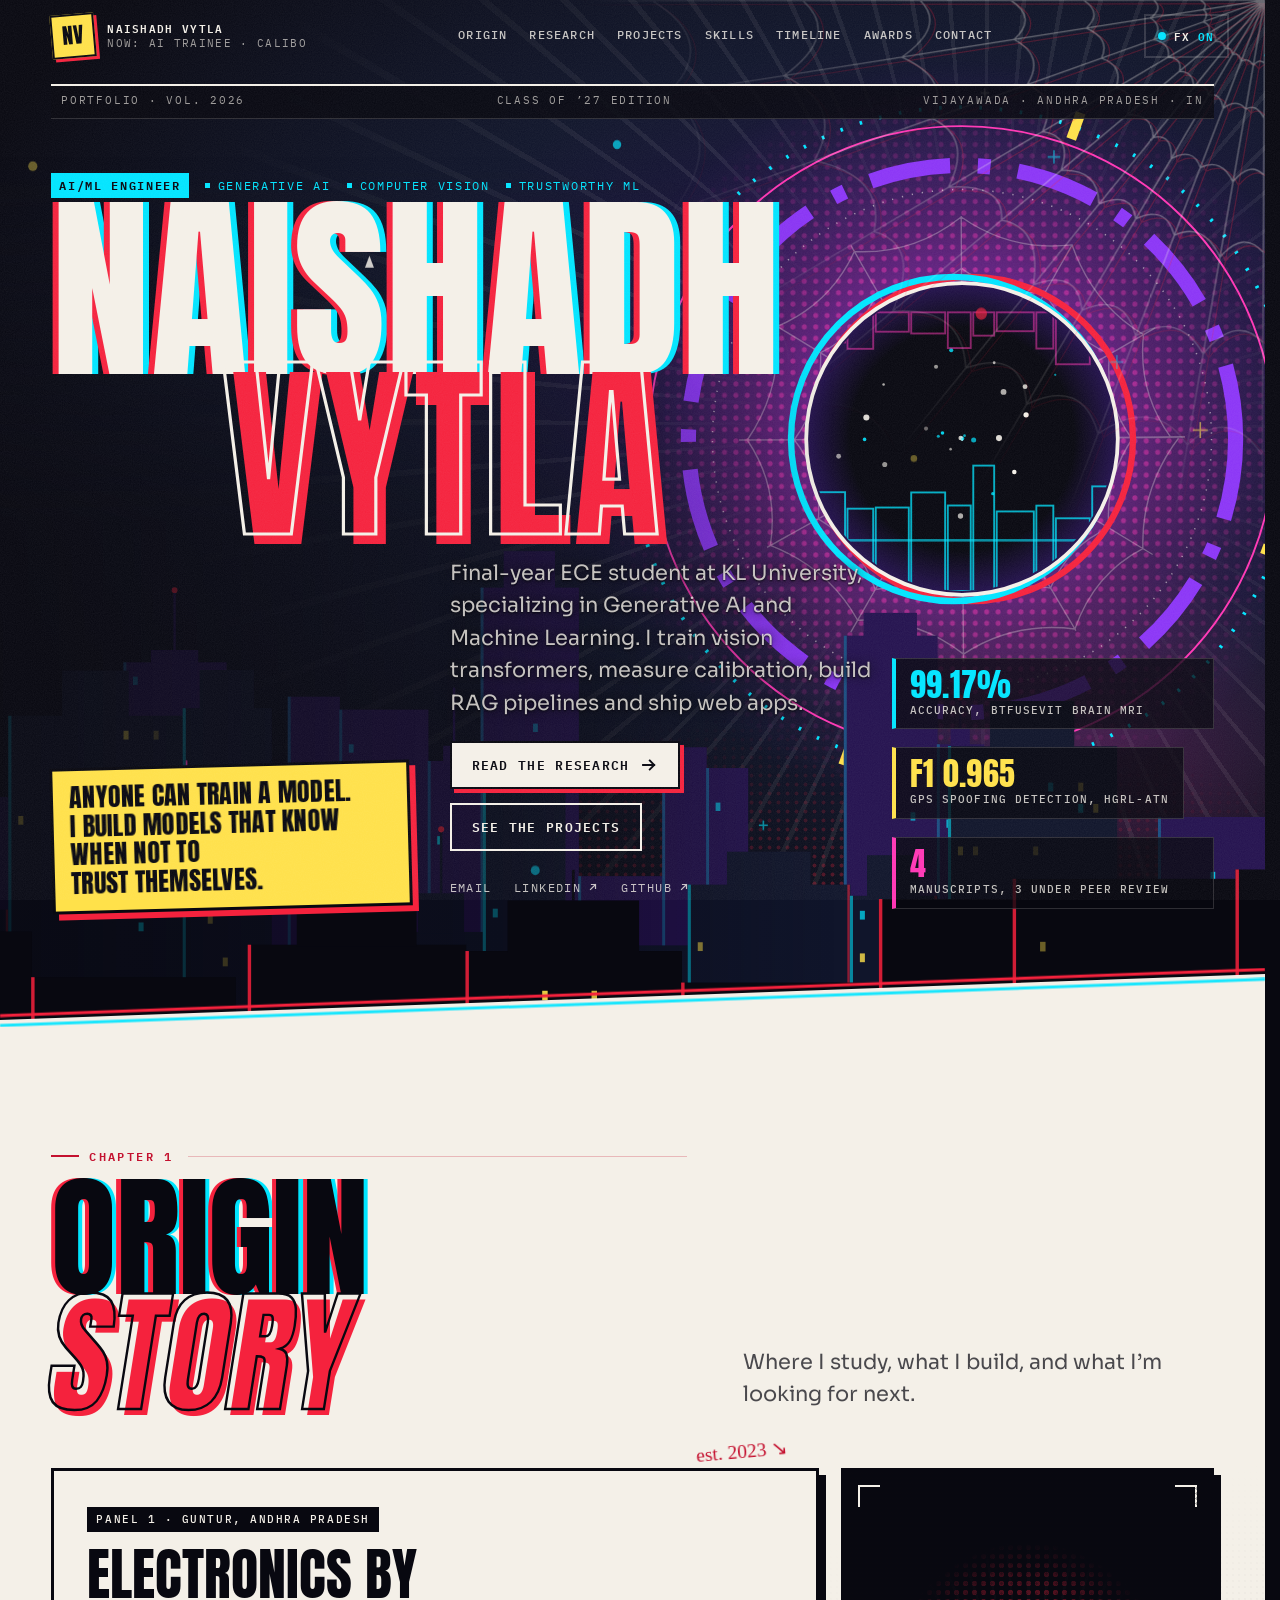
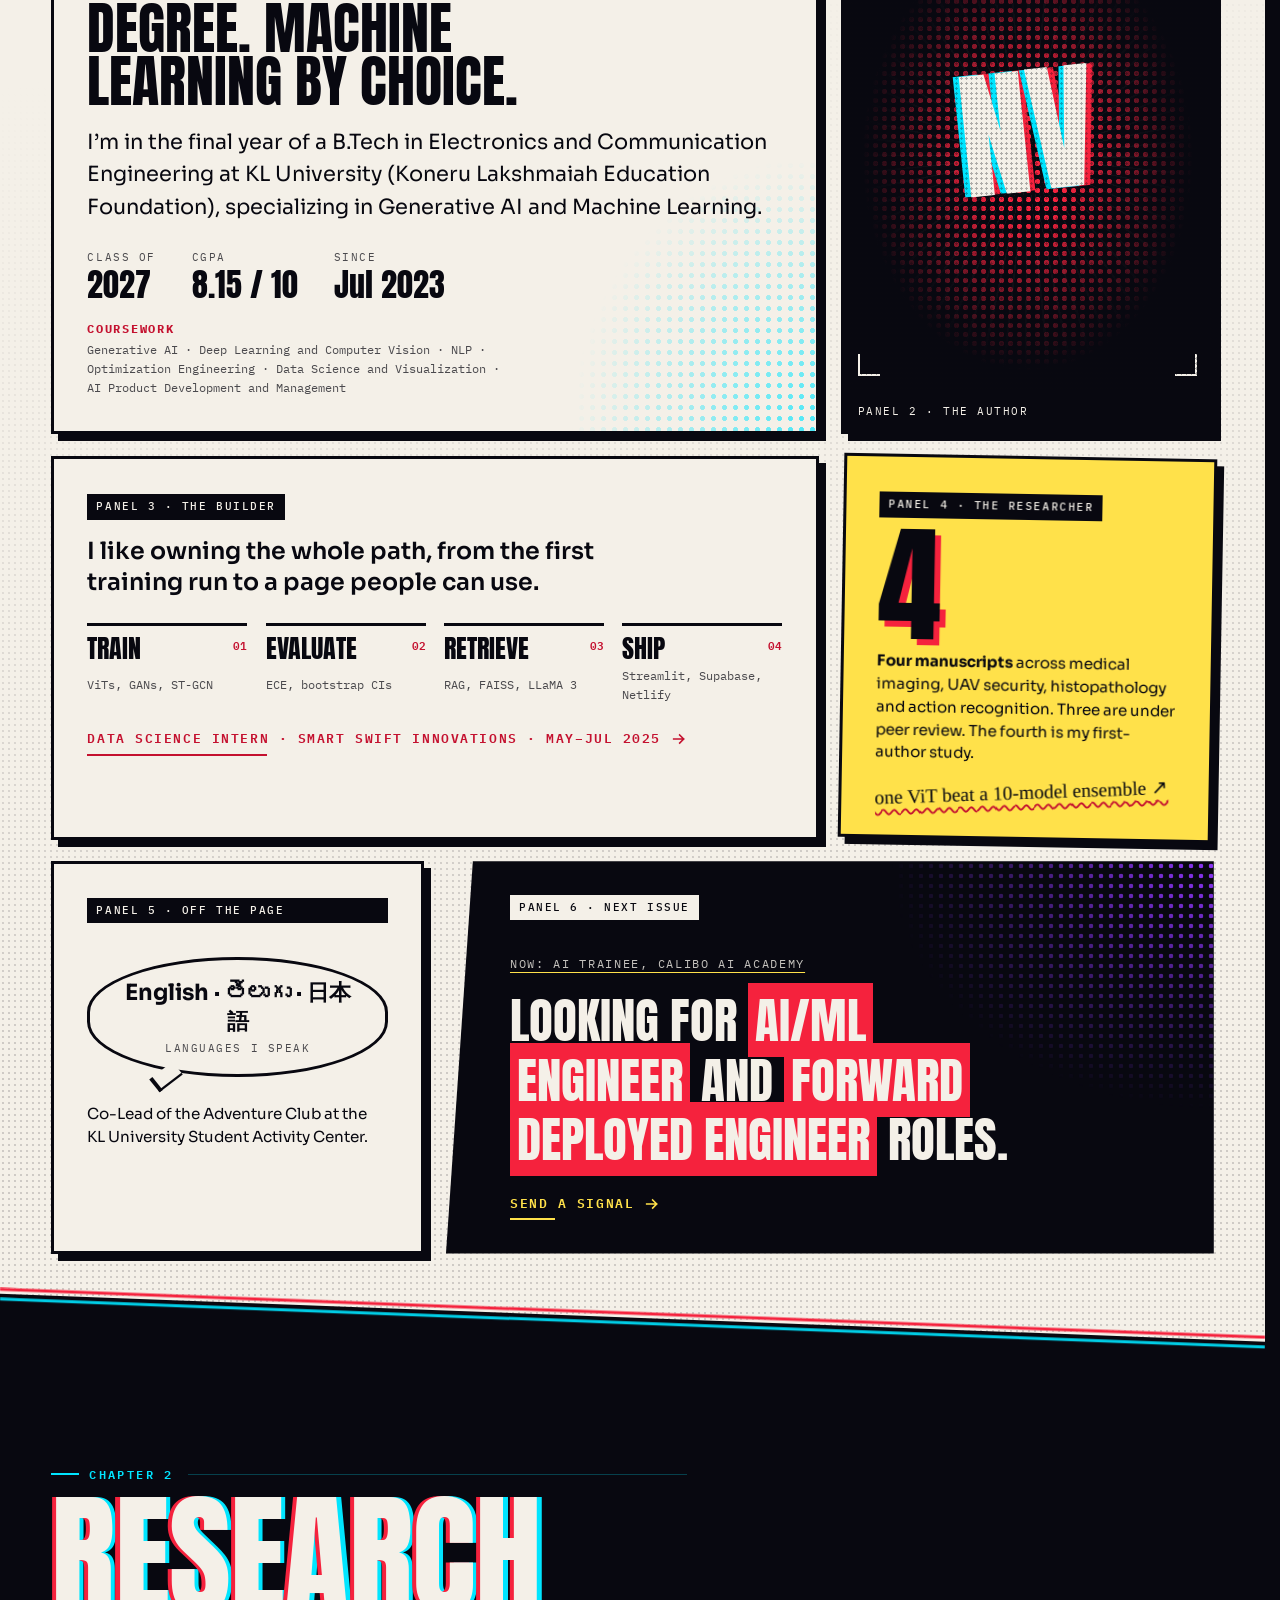
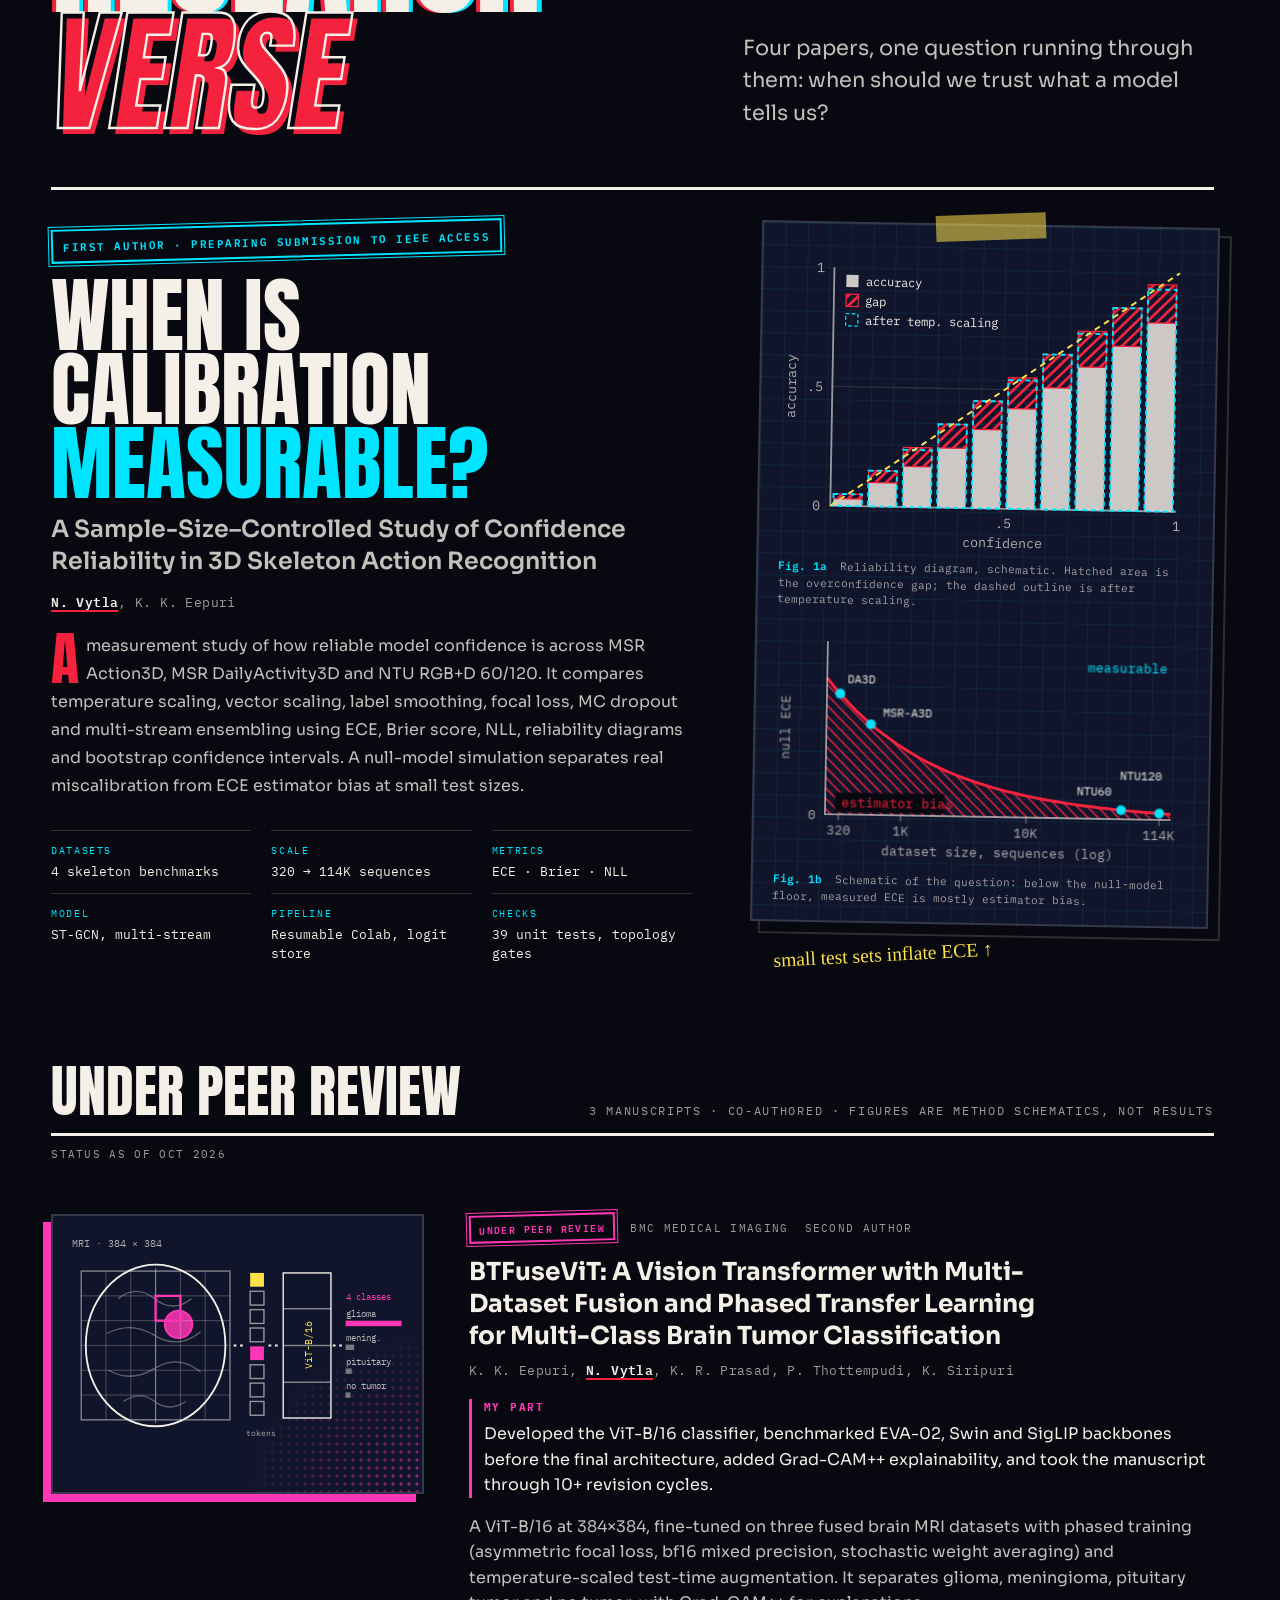
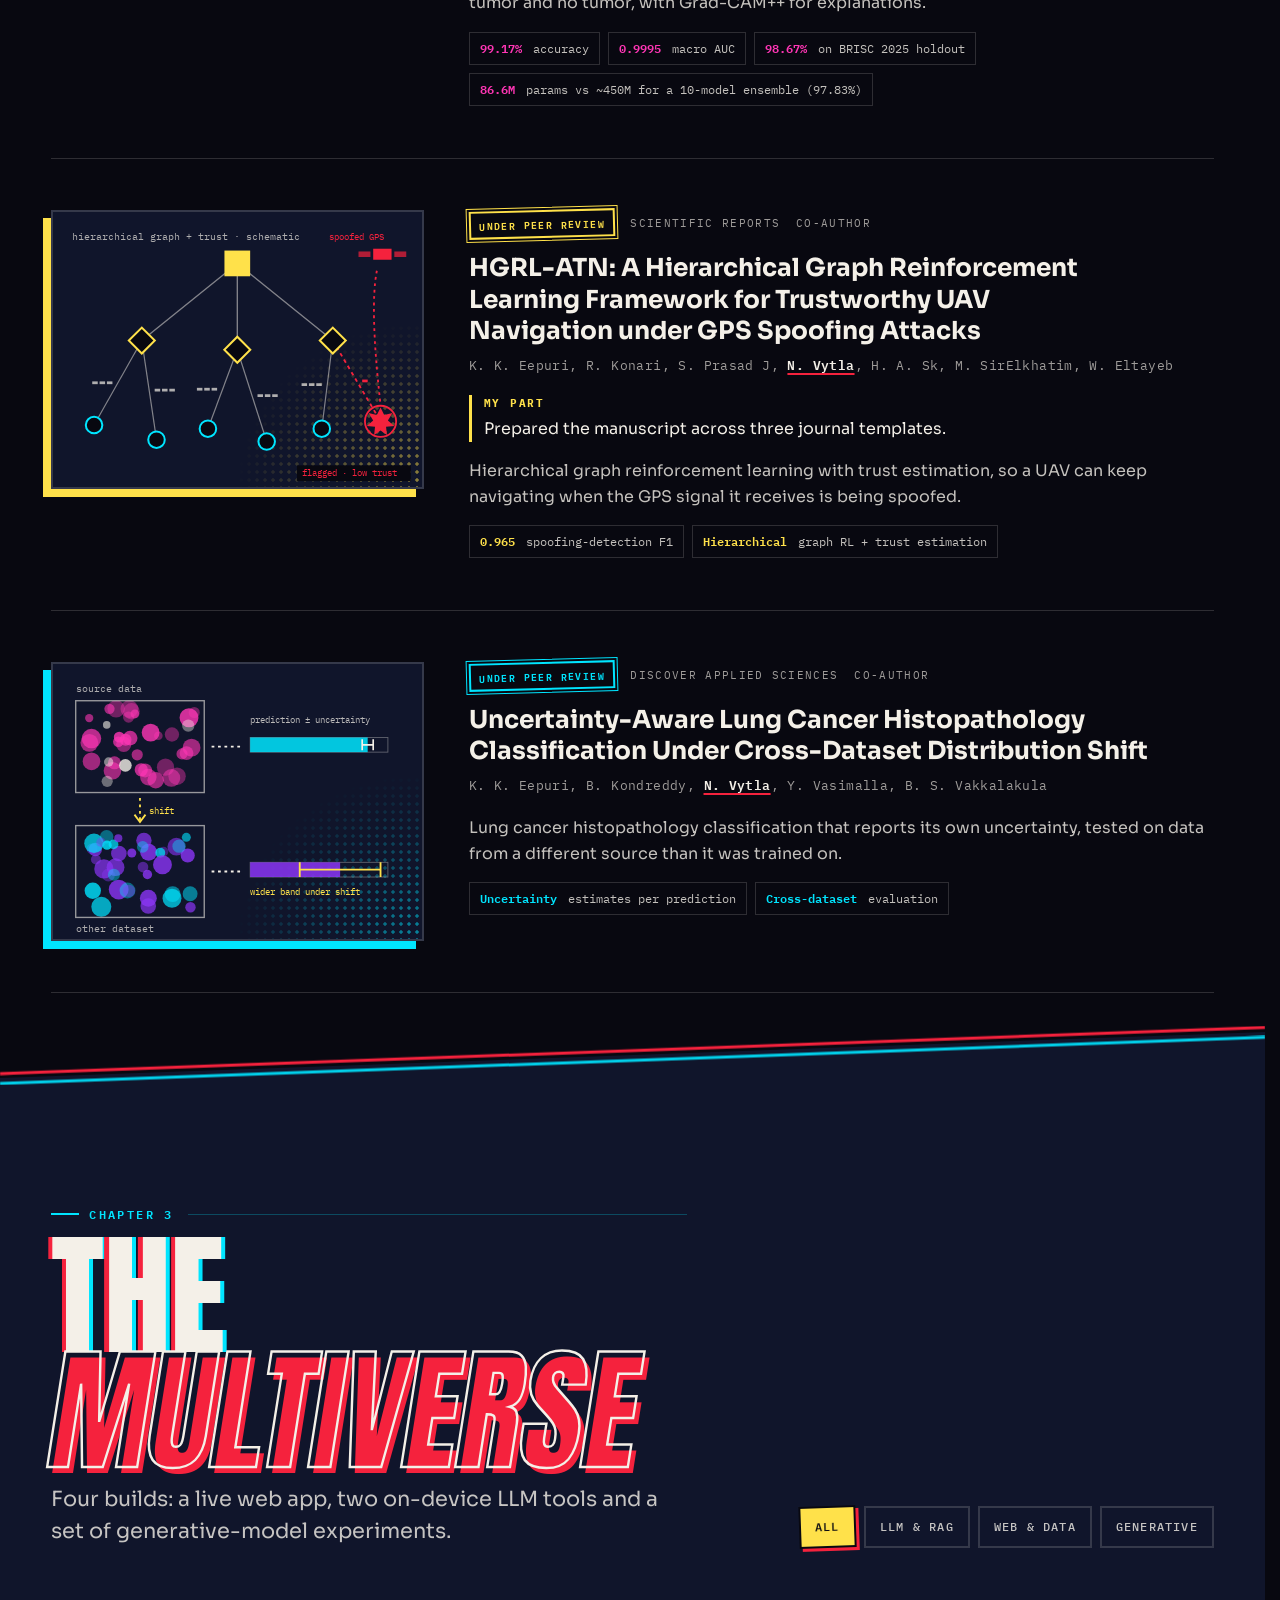
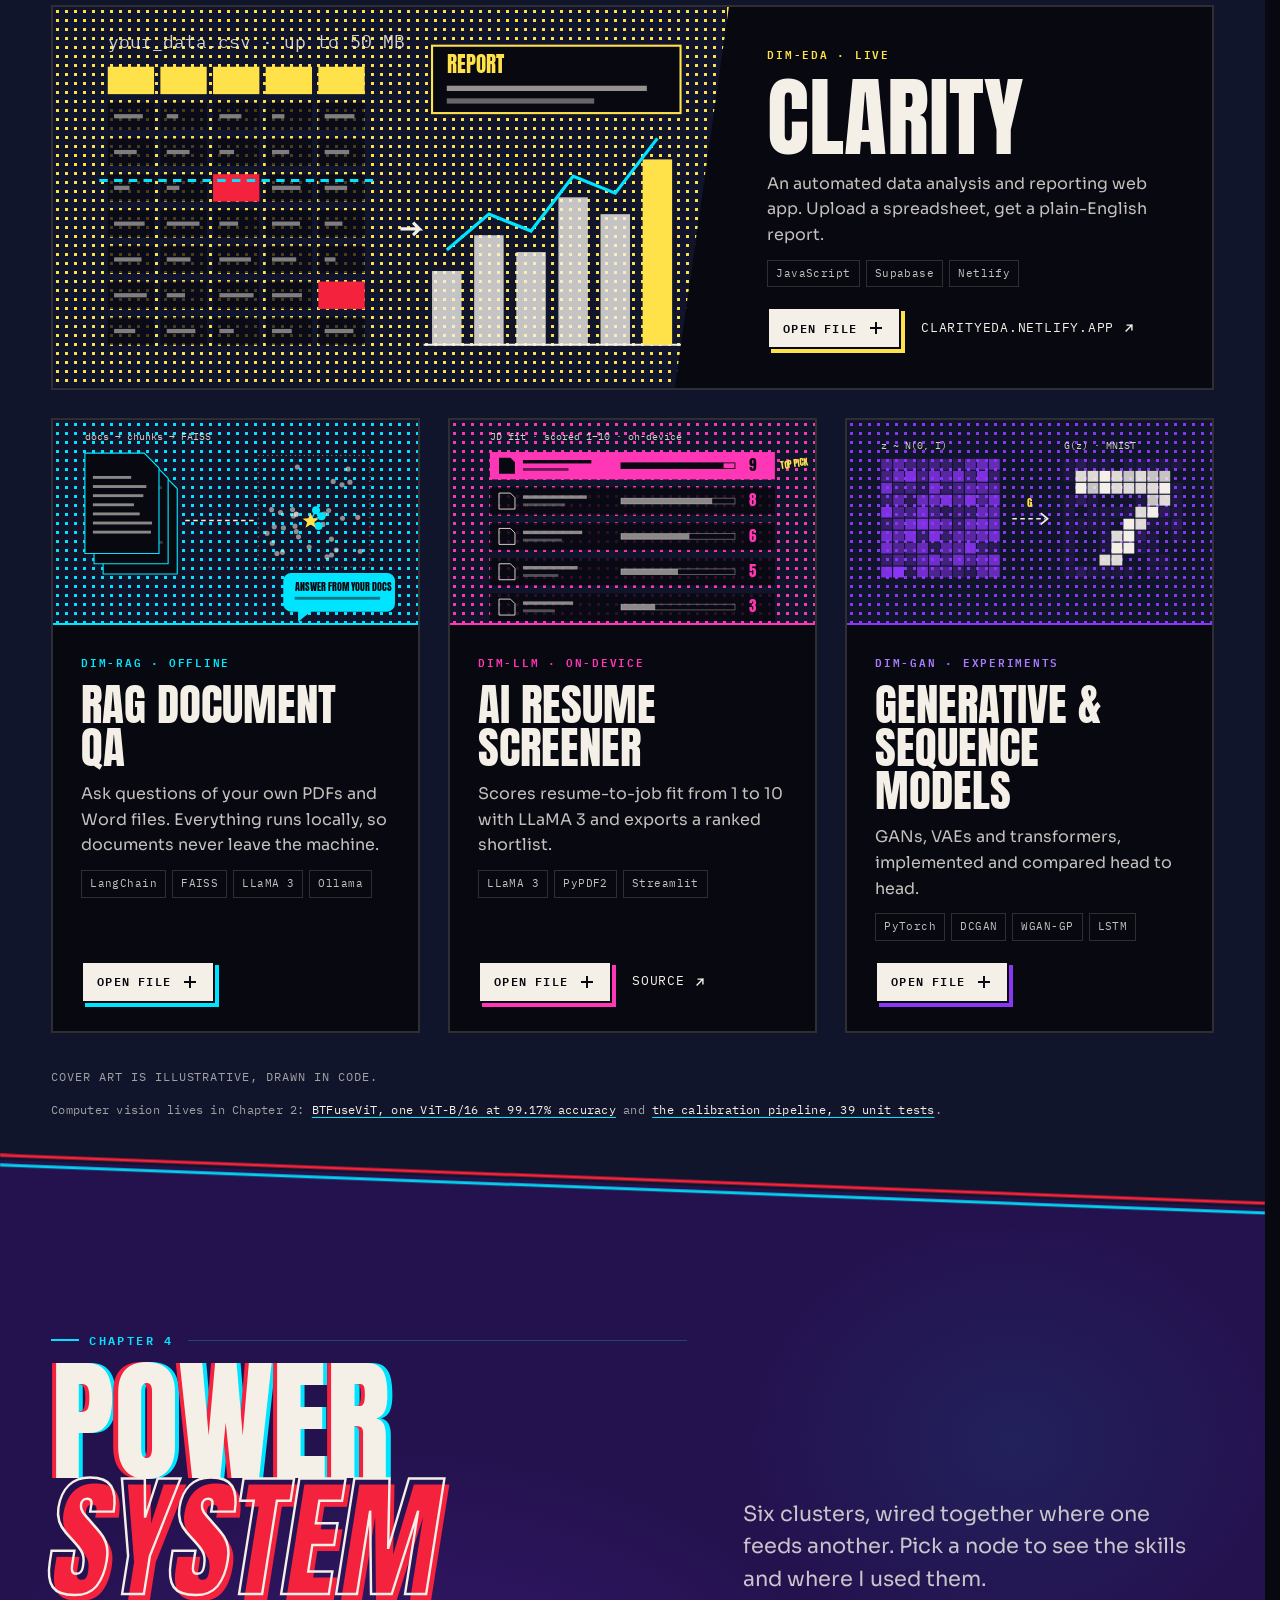
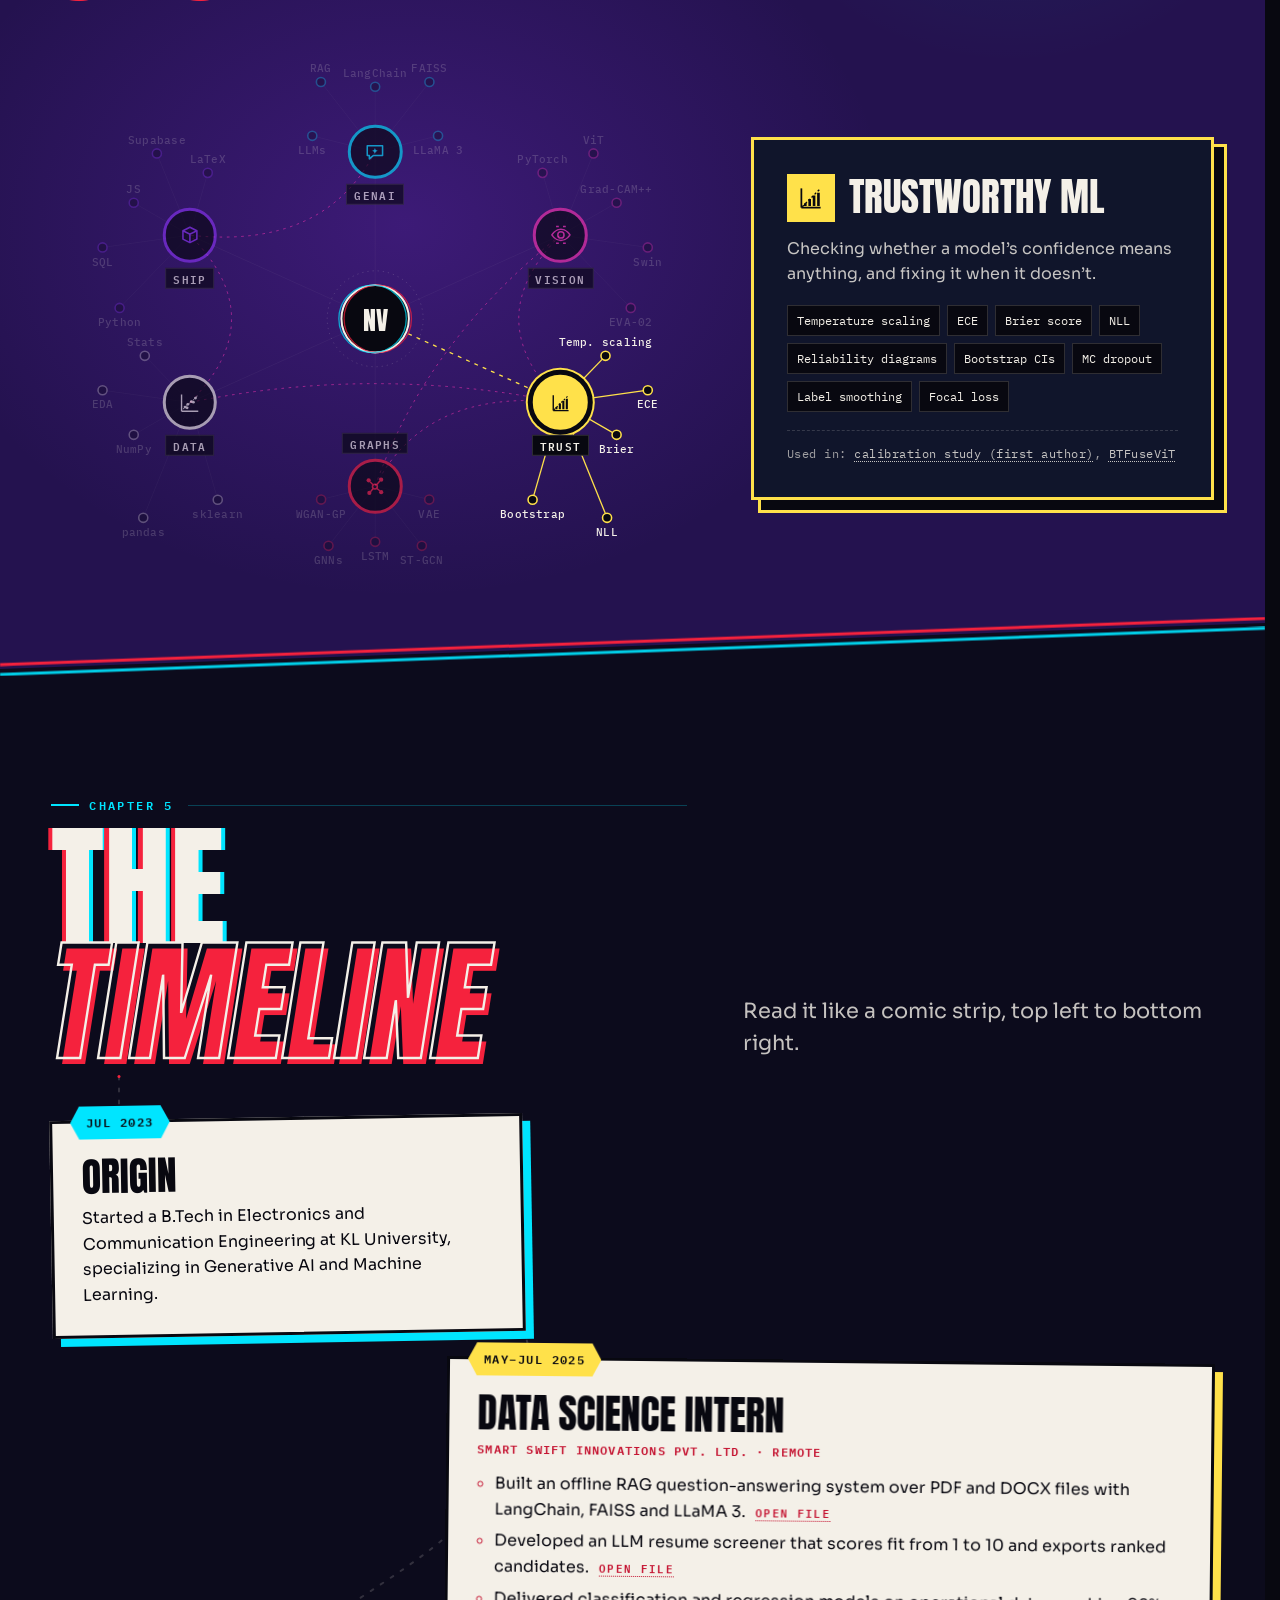
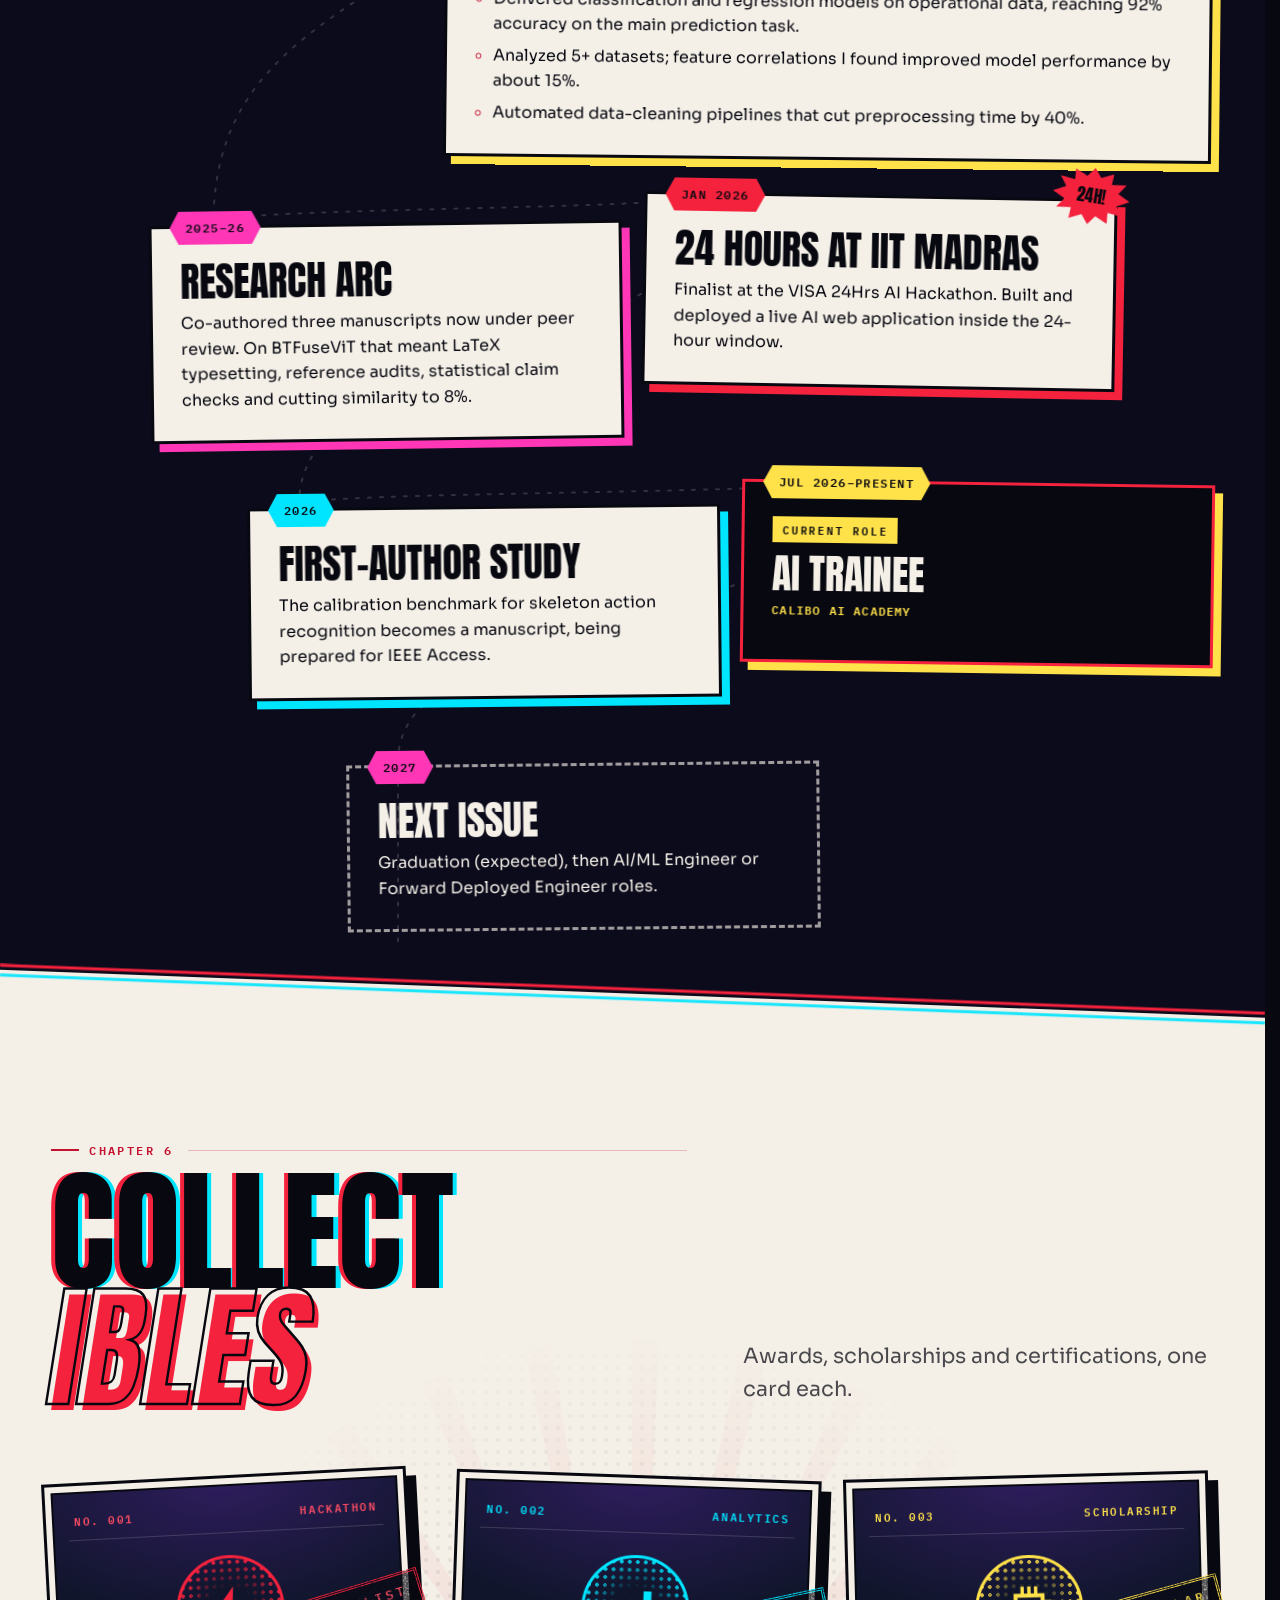
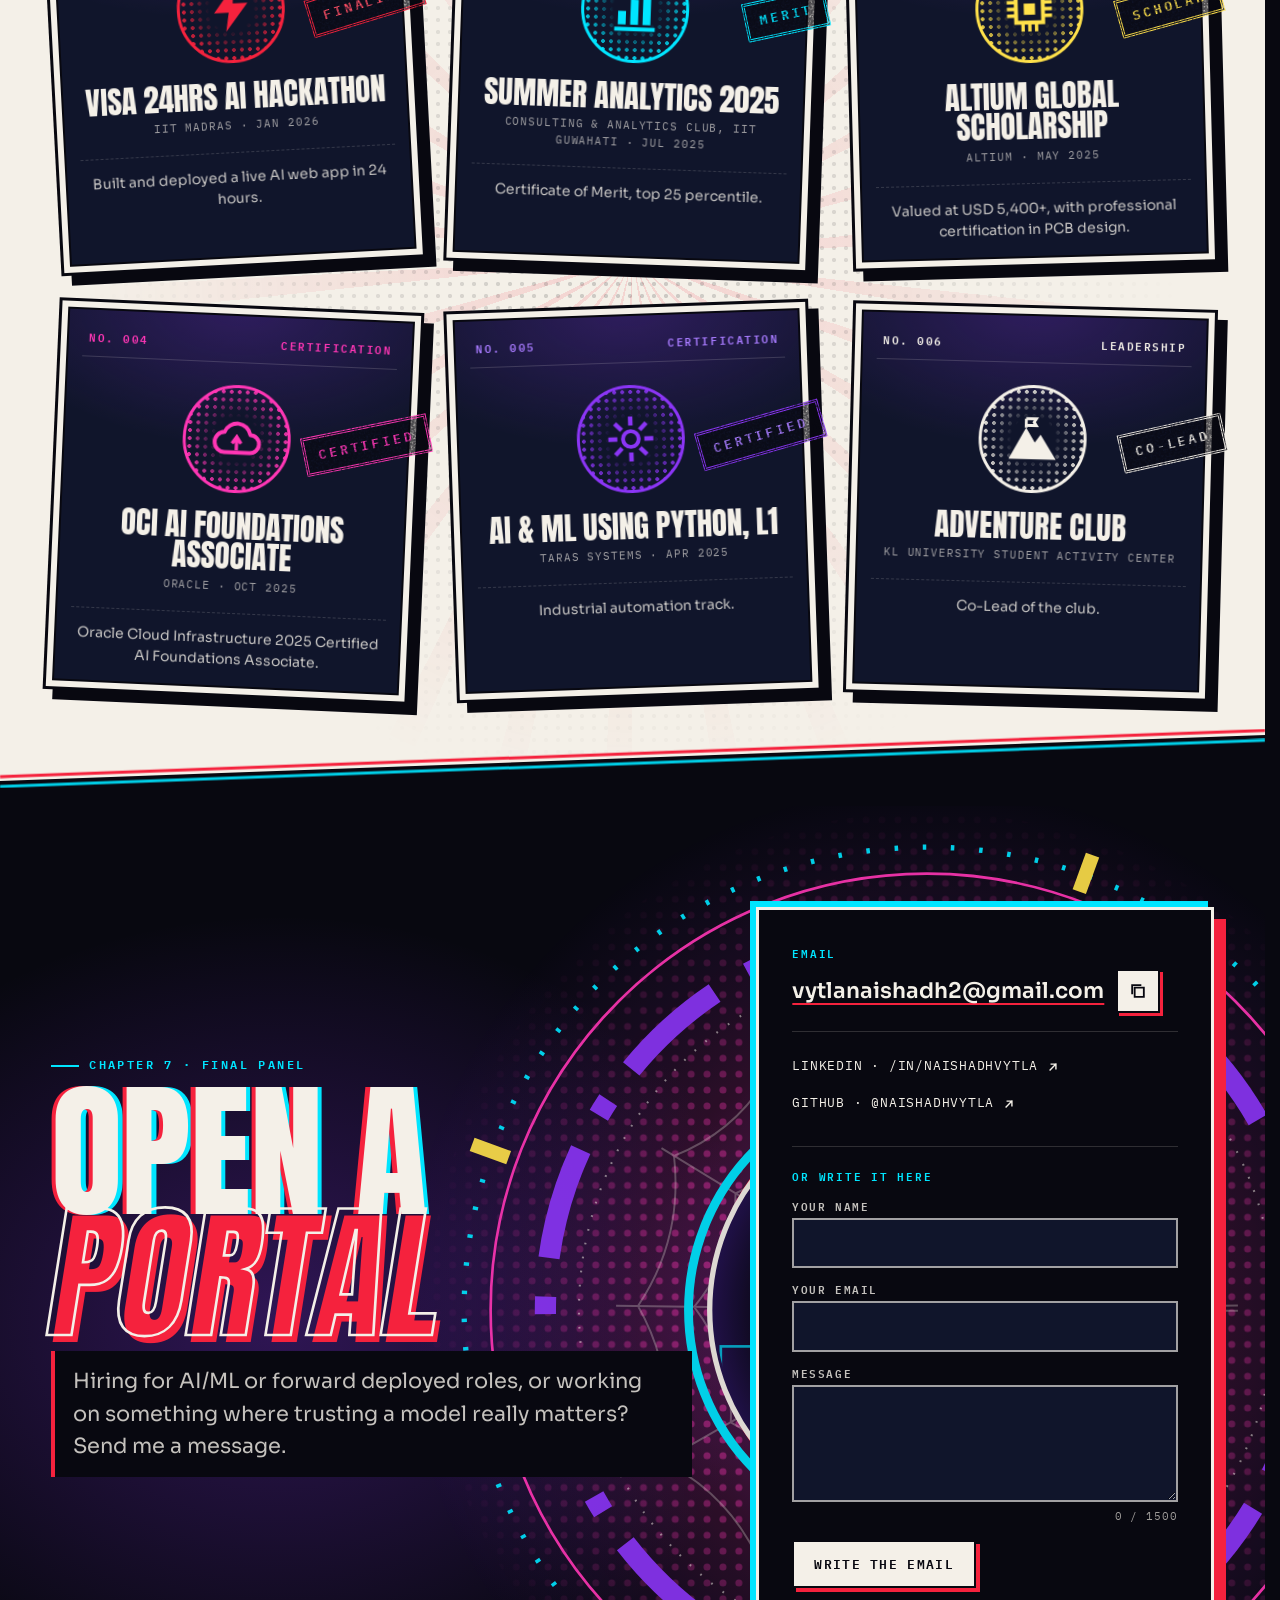
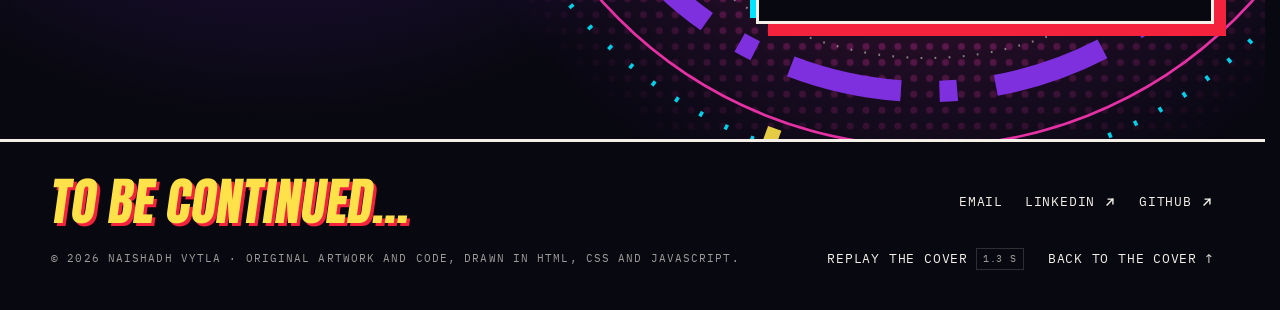
==== commit 35a01f13: "Fix issues found in the six-lens review High - Hero stats no longer cover the hero paragraph between" ====
--- a/index.html
+++ b/index.html
@@ -28,7 +28,7 @@
 <link rel="preconnect" href="https://fonts.googleapis.com">
 <link rel="preconnect" href="https://fonts.gstatic.com" crossorigin>
 <link rel="stylesheet" href="https://fonts.googleapis.com/css2?family=Anton&family=IBM+Plex+Mono:wght@400;500;600&family=Permanent+Marker&family=Sora:wght@400;600;700&display=swap">
-<link rel="stylesheet" href="css/style.css?v=20261019">
+<link rel="stylesheet" href="css/style.css?v=20261019-2">
 <script>
   /* Decide the motion level before first paint so the cover never flashes.
      A saved FX choice only applies while the OS motion setting is the one it was made under. */
@@ -47,7 +47,7 @@
     root.classList.add('js');
   })();
 </script>
-<noscript><style>.nav{position:absolute}.nav-links{display:block!important}.nav-links ul{flex-wrap:wrap}.menu-btn,.fx-toggle{display:none!important}</style></noscript>
+<noscript><style>.nav{position:absolute}@media (max-width:1180px){.nav{position:relative;flex-wrap:wrap}.hero{padding-top:24px}}.nav-links{display:block!important}.nav-links ul{flex-wrap:wrap}.menu-btn,.fx-toggle{display:none!important}</style></noscript>
 <script type="application/ld+json">
 {
   "@context": "https://schema.org",
@@ -111,7 +111,7 @@
     </ul>
   </nav>
   <div class="nav-tools">
-    <button class="fx-toggle mono" id="fx-toggle" type="button" aria-pressed="true" data-tip="Turn animation off">
+    <button class="fx-toggle mono" id="fx-toggle" type="button" aria-pressed="true" aria-label="FX animation" data-tip="Turn animation off">
       <span class="fx-dot" aria-hidden="true"></span>FX <span class="fx-state">On</span>
     </button>
     <button class="menu-btn mono" id="menu-btn" type="button" aria-haspopup="dialog" aria-controls="menu" aria-expanded="false">
@@ -522,44 +522,44 @@
         <svg class="const-svg" id="const-svg" viewBox="0 0 1000 820" aria-hidden="true"></svg>
         <div class="power-nav" id="power-nav" role="tablist" aria-label="Skill clusters"></div>
       </div>
-      <ul class="powers" id="powers">
-        <li class="power" id="power-genai" data-key="genai" data-short="GenAI" data-sat="LLMs|RAG|LangChain|FAISS|LLaMA 3" data-icon="i-genai" style="--c: var(--cyan)">
+      <div class="powers" id="powers">
+        <div class="power" id="power-genai" data-key="genai" data-short="GenAI" data-sat="LLMs|RAG|LangChain|FAISS|LLaMA 3" data-icon="i-genai" style="--c: var(--cyan)">
           <h3 class="power-name">Generative AI &amp; LLMs</h3>
           <p class="power-desc">Retrieval pipelines and local LLM apps that keep data private.</p>
           <ul class="power-skills mono"><li>LLMs</li><li>RAG</li><li>LangChain</li><li>FAISS</li><li>LLaMA 3</li><li>Ollama</li><li>Hugging Face Transformers</li><li>NLP</li><li>Embeddings</li><li>Prompt engineering</li></ul>
           <p class="power-proof mono">Used in: <button type="button" class="proof-link" data-open="rag">RAG Document QA</button>, <button type="button" class="proof-link" data-open="screener">AI Resume Screener</button></p>
-        </li>
-        <li class="power" id="power-vision" data-key="vision" data-short="Vision" data-sat="PyTorch|ViT|Grad-CAM++|Swin|EVA-02" data-icon="i-vision" style="--c: var(--magenta)">
+        </div>
+        <div class="power" id="power-vision" data-key="vision" data-short="Vision" data-sat="PyTorch|ViT|Grad-CAM++|Swin|EVA-02" data-icon="i-vision" style="--c: var(--magenta)">
           <h3 class="power-name">Vision &amp; deep learning</h3>
           <p class="power-desc">Fine-tuning large vision backbones and explaining what they look at.</p>
           <ul class="power-skills mono"><li>PyTorch</li><li>TensorFlow</li><li>timm</li><li>ViT</li><li>Swin</li><li>EVA-02</li><li>SigLIP</li><li>Transfer learning</li><li>Fine-tuning</li><li>bf16 mixed precision</li><li>TTA</li><li>Grad-CAM++</li><li>OpenCV</li></ul>
           <p class="power-proof mono">Used in: <a href="#paper-btfusevit">BTFuseViT</a></p>
-        </li>
-        <li class="power" id="power-trust" data-key="trust" data-short="Trust" data-sat="Temp. scaling|ECE|Brier|NLL|Bootstrap" data-icon="i-trust" style="--c: var(--yellow)">
+        </div>
+        <div class="power" id="power-trust" data-key="trust" data-short="Trust" data-sat="Temp. scaling|ECE|Brier|NLL|Bootstrap" data-icon="i-trust" style="--c: var(--yellow)">
           <h3 class="power-name">Trustworthy ML</h3>
           <p class="power-desc">Checking whether a model’s confidence means anything, and fixing it when it doesn’t.</p>
           <ul class="power-skills mono"><li>Temperature scaling</li><li>ECE</li><li>Brier score</li><li>NLL</li><li>Reliability diagrams</li><li>Bootstrap CIs</li><li>MC dropout</li><li>Label smoothing</li><li>Focal loss</li></ul>
           <p class="power-proof mono">Used in: <a href="#paper-calibration">calibration study (first author)</a>, <a href="#paper-btfusevit">BTFuseViT</a></p>
-        </li>
-        <li class="power" id="power-graph" data-key="graph" data-short="Graphs" data-sat="VAE|ST-GCN|LSTM|Graph RL|WGAN-GP" data-icon="i-graph" style="--c: var(--crimson)">
+        </div>
+        <div class="power" id="power-graph" data-key="graph" data-short="Graphs" data-sat="VAE|ST-GCN|LSTM|GNNs|WGAN-GP" data-icon="i-graph" style="--c: var(--crimson)">
           <h3 class="power-name">Graphs, sequences &amp; generative</h3>
-          <p class="power-desc">Models for skeletons, UAV navigation, text and images.</p>
-          <ul class="power-skills mono"><li>ST-GCN</li><li>Graph neural networks</li><li>Graph RL</li><li>Reinforcement learning</li><li>LSTMs</li><li>N-gram / HMM</li><li>DCGAN</li><li>WGAN-GP</li><li>VAEs</li><li>Transformers</li></ul>
-          <p class="power-proof mono">Used in: <a href="#paper-hgrl-atn">HGRL-ATN</a>, <a href="#paper-calibration">calibration study</a>, <button type="button" class="proof-link" data-open="gen">generative experiments</button></p>
-        </li>
-        <li class="power" id="power-data" data-key="data" data-short="Data" data-sat="sklearn|pandas|NumPy|EDA|Stats" data-icon="i-data" style="--c: var(--paper)">
+          <p class="power-desc">Models for skeletons, text and images.</p>
+          <ul class="power-skills mono"><li>ST-GCN</li><li>Graph neural networks</li><li>Reinforcement learning</li><li>LSTMs</li><li>N-gram / HMM</li><li>DCGAN</li><li>WGAN-GP</li><li>VAEs</li><li>Transformers</li></ul>
+          <p class="power-proof mono">Used in: <a href="#paper-calibration">calibration study</a>, <button type="button" class="proof-link" data-open="gen">generative experiments</button></p>
+        </div>
+        <div class="power" id="power-data" data-key="data" data-short="Data" data-sat="sklearn|pandas|NumPy|EDA|Stats" data-icon="i-data" style="--c: var(--paper)">
           <h3 class="power-name">ML &amp; data</h3>
           <p class="power-desc">The fundamentals: clean data, solid baselines, honest evaluation.</p>
           <ul class="power-skills mono"><li>scikit-learn</li><li>pandas</li><li>NumPy</li><li>EDA</li><li>Classification</li><li>Regression</li><li>Statistical testing</li><li>Model evaluation</li></ul>
           <p class="power-proof mono">Used in: <a href="#timeline-intern">Smart Swift internship</a>, <button type="button" class="proof-link" data-open="clarity">Clarity</button></p>
-        </li>
-        <li class="power" id="power-ship" data-key="ship" data-short="Ship" data-sat="Python|SQL|JS|Supabase|LaTeX" data-icon="i-ship" style="--c: var(--violet)">
+        </div>
+        <div class="power" id="power-ship" data-key="ship" data-short="Ship" data-sat="Python|SQL|JS|Supabase|LaTeX" data-icon="i-ship" style="--c: var(--violet)">
           <h3 class="power-name">Engineering &amp; shipping</h3>
           <p class="power-desc">Getting work out of a notebook and in front of people.</p>
           <ul class="power-skills mono"><li>Python</li><li>SQL</li><li>JavaScript</li><li>HTML/CSS</li><li>Streamlit</li><li>Supabase</li><li>Netlify</li><li>Git/GitHub</li><li>Colab</li><li>LaTeX</li></ul>
           <p class="power-proof mono">Used in: <button type="button" class="proof-link" data-open="clarity">Clarity</button>, <a href="#timeline-hackathon">VISA hackathon app</a>, <button type="button" class="proof-link" data-open="screener">AI Resume Screener</button> (Streamlit), <a href="#paper-calibration">calibration pipeline</a> (Colab), <a href="#paper-btfusevit">BTFuseViT manuscript</a> (LaTeX)</p>
-        </li>
-      </ul>
+        </div>
+      </div>
     </div>
   </div>
 </section>
@@ -582,7 +582,7 @@
         <li class="frame rv" style="--sfx: var(--cyan)">
           <span class="marker mono"><time datetime="2023-07">Jul 2023</time></span>
           <h3 class="frame-title">Origin</h3>
-          <p>Started a B.Tech in Electronics and Communication Engineering at KL University, later specializing in Generative AI and Machine Learning.</p>
+          <p>Started a B.Tech in Electronics and Communication Engineering at KL University, specializing in Generative AI and Machine Learning.</p>
           <span class="sfx" aria-hidden="true">Begin!</span>
         </li>
         <li class="frame frame--big rv" id="timeline-intern" style="--sfx: var(--yellow)">
@@ -618,10 +618,10 @@
         </li>
         <li class="frame frame--now rv" id="timeline-now" style="--sfx: var(--yellow)">
           <span class="marker mono"><time datetime="2026-07">Jul 2026</time>–present</span>
-          <span class="now-tag mono">Now</span>
+          <span class="now-tag mono">Current role</span>
           <h3 class="frame-title">AI Trainee</h3>
           <p class="frame-org mono">Calibo AI Academy</p>
-          <span class="sfx" aria-hidden="true">Training!</span>
+          <span class="sfx" aria-hidden="true">Now!</span>
         </li>
         <li class="frame frame--next rv" style="--sfx: var(--magenta)">
           <span class="marker mono"><time datetime="2027">2027</time></span>
@@ -779,7 +779,7 @@
     </ul>
     <p class="mono footer-meta">© 2026 Naishadh Vytla · Original artwork and code, drawn in HTML, CSS and JavaScript.</p>
     <div class="footer-actions">
-      <button class="link-arrow mono replay" type="button" id="replay-cover">Replay the cover <span class="badge">1.3 s</span></button>
+      <button class="link-arrow mono replay" type="button" id="replay-cover" aria-describedby="replay-hint">Replay the cover <span class="badge">1.3 s</span></button><span class="sr-only" id="replay-hint"></span>
       <a class="link-arrow mono" href="#cover">Back to the cover <span aria-hidden="true">↑</span></a>
     </div>
   </div>
@@ -790,10 +790,10 @@
     <div class="modal-art" aria-hidden="true"></div>
     <div class="modal-body" id="modal-body"></div>
     <p class="sr-only" role="status" id="modal-status"></p>
-    <button class="icon-btn modal-close" type="button" data-close aria-label="Close project"><svg aria-hidden="true"><use href="#i-close"/></svg></button>
-  </div>
+  </div>
+  <button class="icon-btn modal-close" type="button" data-close aria-label="Close project"><svg aria-hidden="true"><use href="#i-close"/></svg></button>
 </dialog>
 
-<script src="js/main.js?v=20261019"></script>
+<script src="js/main.js?v=20261019-2"></script>
 </body>
 </html>
--- a/css/style.css
+++ b/css/style.css
@@ -58,7 +58,7 @@
      Type, stamps and SFX animate "on twos" (stepped poses, one per 83ms);
      camera-like moves (panels, parallax) stay smooth. */
   --ease-out: cubic-bezier(.16, 1, .3, 1);
-  --ease-in: cubic-bezier(.7, 0, .84, 0);
+  --ease-in: cubic-bezier(.3, 0, 1, 1);
   --ease-back: cubic-bezier(.34, 1.56, .64, 1);
   --ease-calm: cubic-bezier(.4, 0, .2, 1);
   --ease-sine: cubic-bezier(.37, 0, .63, 1);
@@ -145,7 +145,6 @@
 }
 .btn svg { width: 18px; height: 18px; flex: none; transition: transform var(--t-std) var(--ease-out); }
 .btn:hover { transition-duration: var(--t-quick); box-shadow: 7px 7px 0 var(--b-sh), -4px -4px 0 var(--cyan); }
-:root[data-motion="full"] .btn:hover { transform: translate(-2px, -2px); }
 :root[data-motion="full"] .btn:hover svg { transform: translateX(3px); }
 .btn:active { transition-duration: 60ms; box-shadow: 1px 1px 0 var(--b-sh); }
 :root[data-motion="full"] .btn:active { transform: translate(3px, 3px) scale(.98); }
@@ -179,16 +178,23 @@
 [data-tip] { position: relative; }
 [data-tip]::after {
   content: attr(data-tip);
+  content: attr(data-tip) / "";
   position: absolute; top: calc(100% + 10px); right: 0; z-index: 5;
   padding: 6px 9px;
-  font: 500 .6875rem/1.2 var(--f-mono); letter-spacing: .08em; text-transform: uppercase; white-space: nowrap;
+  font: 500 .6875rem/1.2 var(--f-mono); letter-spacing: .08em; text-transform: uppercase;
+  white-space: normal; width: max-content; max-width: min(240px, calc(100vw - 32px));
   color: var(--ink); background: var(--paper);
   border: 2px solid var(--ink); box-shadow: 3px 3px 0 var(--crimson);
   opacity: 0; transform: translateY(-4px) scale(.96); transform-origin: top right;
   pointer-events: none;
   transition: opacity var(--t-std) var(--ease-calm), transform var(--t-std) var(--ease-out);
 }
-[data-tip]:hover::after, [data-tip]:focus-visible::after { opacity: 1; transform: none; transition-duration: var(--t-quick); }
+[data-tip]:hover::after, [data-tip]:focus-visible::after { opacity: 1; transform: none; transition-duration: var(--t-quick); pointer-events: auto; }
+[data-tip]:hover::before { content: ""; position: absolute; left: 0; right: 0; top: 100%; height: 12px; }
+.tips-off [data-tip]::after { opacity: 0 !important; pointer-events: none !important; }
+@media (max-width: 640px) {
+  .fx-toggle[data-tip]::after { right: auto; left: 50%; translate: -50% 0; transform-origin: top center; max-width: 260px; }
+}
 
 /* ==========================================================================
    NAV
@@ -279,7 +285,7 @@
 .menu-head { display: flex; align-items: center; justify-content: space-between; margin-bottom: 28px; font-size: .75rem; letter-spacing: .14em; text-transform: uppercase; color: var(--paper-64); }
 .menu-list { list-style: none; margin: 0; padding: 0; display: grid; gap: 6px; }
 .menu-list a {
-  position: relative; display: flex; align-items: baseline; gap: 14px;
+  position: relative; display: flex; flex-direction: column; align-items: flex-start; gap: 6px;
   padding: 10px 14px;
   font: 400 clamp(2.1rem, 9vw, 3.6rem)/1 var(--f-display); text-transform: uppercase; text-decoration: none;
   isolation: isolate;
@@ -385,7 +391,7 @@
   text-transform: uppercase;
   font-kerning: none;
 }
-.name-line { position: relative; display: block; width: max-content; max-width: 100%; white-space: nowrap; }
+.name-line { position: relative; display: block; margin-right: calc(-1 * var(--pad-r)); }
 .name-line--1 { color: var(--paper); text-shadow: -.03em 0 0 var(--crimson), .03em 0 0 var(--cyan); }
 .name-line--2 {
   margin-left: .85em;
@@ -524,7 +530,7 @@
 
 .chap-head { display: grid; gap: 14px; margin-bottom: clamp(36px, 4.5vw, 64px); max-width: 1100px; }
 .chap-head--split { max-width: none; grid-template-columns: minmax(0, 1.35fr) minmax(0, 1fr); align-items: end; gap: 20px 56px; }
-.chap-head--split > .chap-main { display: grid; gap: 14px; min-width: 0; }
+.chap-head--split > .chap-main { display: grid; grid-template-columns: minmax(0, 1fr); gap: 14px; min-width: 0; }
 @media (max-width: 860px) { .chap-head--split { grid-template-columns: minmax(0, 1fr); } }
 .chap-no { margin: 0; font-size: var(--fs-label); font-weight: 600; letter-spacing: .2em; text-transform: uppercase; color: var(--sec-label); }
 .chap-no::before { content: ""; display: inline-block; width: 28px; height: 2px; margin-right: 10px; vertical-align: middle; background: currentColor; }
@@ -601,7 +607,7 @@
 }
 .panel--caption > *:not(.annot) { position: relative; z-index: 1; }
 .panel-big { margin: 0 0 18px; max-width: 16ch; font: 400 clamp(2.1rem, 1.1rem + 3vw, 4.1rem)/.95 var(--f-display); text-transform: uppercase; text-wrap: balance; }
-.panel--caption > p:not(.panel-tag) { max-width: 54ch; font-size: var(--fs-lead); line-height: 1.55; }
+.panel--caption > p:not(.panel-tag, .coursework) { max-width: 54ch; font-size: var(--fs-lead); line-height: 1.55; }
 .facts { display: flex; flex-wrap: wrap; gap: 14px 36px; margin: 26px 0 0; }
 .facts div { display: grid; gap: 2px; }
 .facts dt { font-size: .6875rem; letter-spacing: .14em; text-transform: uppercase; color: var(--ink-72); }
@@ -649,10 +655,10 @@
 .flow b { font: 400 1.6rem/1 var(--f-display); text-transform: uppercase; }
 .flow span { font-size: .75rem; color: var(--ink-72); }
 :root[data-motion="full"] .panel--builder.rv--in .flow li { animation: tick-in 300ms var(--ease-back) both; }
-:root[data-motion="full"] .panel--builder.rv--in .flow li:nth-child(1) { animation-delay: 380ms; }
-:root[data-motion="full"] .panel--builder.rv--in .flow li:nth-child(2) { animation-delay: 440ms; }
-:root[data-motion="full"] .panel--builder.rv--in .flow li:nth-child(3) { animation-delay: 500ms; }
-:root[data-motion="full"] .panel--builder.rv--in .flow li:nth-child(4) { animation-delay: 560ms; }
+:root[data-motion="full"] .panel--builder.rv--in .flow li:nth-child(1) { animation-delay: calc(var(--rv-d, 0ms) + 380ms); }
+:root[data-motion="full"] .panel--builder.rv--in .flow li:nth-child(2) { animation-delay: calc(var(--rv-d, 0ms) + 440ms); }
+:root[data-motion="full"] .panel--builder.rv--in .flow li:nth-child(3) { animation-delay: calc(var(--rv-d, 0ms) + 500ms); }
+:root[data-motion="full"] .panel--builder.rv--in .flow li:nth-child(4) { animation-delay: calc(var(--rv-d, 0ms) + 560ms); }
 
 .panel--research { grid-column: 9 / span 4; background: var(--yellow); transform: rotate(1deg); --rv-r: 3deg; }
 .panel-num { font: 400 clamp(6rem, 4rem + 5vw, 9.5rem)/.8 var(--f-display) !important; margin: 0 0 14px !important; text-shadow: 6px 6px 0 var(--crimson); }
@@ -695,12 +701,12 @@
 .link-ink {
   position: relative; align-self: flex-start;
   display: inline-flex; align-items: center; gap: 10px;
-  font: 600 .8125rem/1 var(--f-mono); letter-spacing: .12em; text-transform: uppercase; text-decoration: none;
+  font: 600 .8125rem/1.35 var(--f-mono); letter-spacing: .12em; text-transform: uppercase; text-decoration: none;
   color: var(--yellow); padding-block: 8px;
   background: linear-gradient(currentColor, currentColor) 0 100% / 30% 2px no-repeat;
   transition: background-size var(--t-std) var(--ease-out);
 }
-.link-ink svg { width: 16px; height: 16px; transition: transform var(--t-std) var(--ease-out); }
+.link-ink svg { flex: none; width: 16px; height: 16px; transition: transform var(--t-std) var(--ease-out); }
 .link-ink:hover { background-size: 100% 2px; }
 :root[data-motion="full"] .link-ink:hover svg { transform: translateX(4px); }
 
@@ -745,7 +751,7 @@
 .pf-abstract { margin: 0; max-width: 62ch; line-height: 1.75; color: var(--paper-80); }
 .pf-abstract::first-letter { float: left; margin: .06em .12em 0 0; font: 400 3.6em/.8 var(--f-display); color: var(--crimson); }
 .spec { display: grid; grid-template-columns: repeat(3, minmax(0, 1fr)); gap: 0 20px; margin: 30px 0 0; }
-.spec div { display: grid; gap: 4px; padding: 12px 0; border-top: 1px solid var(--paper-16); }
+.spec div { display: grid; align-content: start; gap: 4px; padding: 12px 0; border-top: 1px solid var(--paper-16); }
 .spec dt { font-size: .625rem; letter-spacing: .16em; text-transform: uppercase; color: var(--cyan); }
 .spec dd { margin: 0; font-size: .8125rem; line-height: 1.4; }
 
@@ -794,7 +800,7 @@
   overflow: hidden;
   transition: box-shadow var(--t-slow) var(--ease-calm);
 }
-.paper-fig svg { display: block; width: 100%; height: 100%; }
+.paper-fig svg { position: relative; z-index: 1; display: block; width: 100%; height: 100%; }
 .paper-fig::after {
   content: ""; position: absolute; inset: 0; pointer-events: none;
   background: radial-gradient(circle, var(--accent) 0 1.4px, transparent 2px) 0 0 / 8px 8px;
@@ -879,7 +885,7 @@
   content: ""; position: absolute; inset: 0; pointer-events: none; z-index: 2;
   background: radial-gradient(circle, var(--ink) 0 2.6px, transparent 3.2px) 0 0 / 8px 8px, var(--accent);
   transform: translateX(101%);
-  transition: transform 560ms cubic-bezier(.65, 0, .35, 1) 260ms;
+  transition: transform 560ms cubic-bezier(.65, 0, .35, 1) calc(var(--rv-d, 0ms) + 260ms);
 }
 :root[data-motion="full"] .rv--armed .proj-art::after { transform: translateX(0); transition: none; }
 
@@ -928,7 +934,7 @@
   border: 3px solid var(--paper);
   box-shadow: 12px 12px 0 var(--accent, var(--crimson));
 }
-:root[data-motion="full"] .modal[open] .modal-panel { animation: unfold 380ms var(--ease-out) 40ms both; }
+:root[data-motion="full"] .modal[open] .modal-panel { animation: unfold 380ms var(--ease-out) 40ms backwards; }
 :root[data-motion="full"] .modal[open] .modal-body > * { animation: settle 260ms var(--ease-out) both; animation-delay: calc(160ms + var(--k, 0) * 30ms); }
 :root[data-motion="full"] .modal.is-closing .modal-panel { animation: fold 260ms var(--ease-in) both; }
 :root[data-motion="full"] .modal.is-closing .modal-body > * { animation: fade-out 120ms var(--ease-in) both; }
@@ -948,10 +954,10 @@
 .modal-points { margin: 0; padding: 0; list-style: none; display: grid; gap: 10px; }
 .modal-points li { position: relative; padding-left: 22px; color: var(--paper-80); }
 .modal-points li::before { content: ""; position: absolute; left: 0; top: .55em; width: 9px; height: 9px; background: var(--accent); transform: rotate(45deg); }
-.modal-close { position: absolute; top: 14px; right: 14px; z-index: 2; }
+.modal-close { position: absolute; top: 17px; right: 17px; z-index: 2; }
 @media (max-width: 760px) {
   .modal-panel { grid-template-columns: 1fr; }
-  .modal-art { min-height: 0; aspect-ratio: 16 / 9; border-right: 0; border-bottom: 3px solid var(--paper); }
+  .modal-art { align-self: start; min-height: 0; aspect-ratio: 16 / 9; border-right: 0; border-bottom: 3px solid var(--paper); }
 }
 
 /* ---------- CH.4 SKILLS (power system) ---------- */
@@ -962,12 +968,12 @@
     radial-gradient(30% 30% at 80% 20%, rgb(0 229 255 / .07), transparent 70%);
 }
 .powers-wrap { display: grid; grid-template-columns: minmax(0, 7fr) minmax(0, 5fr); gap: clamp(28px, 4vw, 64px); align-items: center; }
-.constellation { position: relative; aspect-ratio: 1000 / 820; display: none; }
+.constellation { position: relative; aspect-ratio: 1000 / 820; display: none; container-type: inline-size; }
 .js-ready .constellation { display: block; }
 .const-svg { position: absolute; inset: 0; width: 100%; height: 100%; overflow: visible; }
 .power-nav { position: absolute; inset: 0; }
 .cnode {
-  --size: clamp(52px, 7.4vw, 92px);
+  --size: clamp(46px, 8.4cqi, 92px);
   position: absolute; width: var(--size); height: var(--size);
   translate: -50% -50%;
   display: grid; place-items: center; padding: 0;
@@ -976,7 +982,7 @@
   cursor: pointer;
   transition: transform var(--t-std) var(--ease-back), background-color var(--t-quick), color var(--t-quick), opacity var(--t-slow);
 }
-.cnode svg { width: 46%; height: 46%; }
+.cnode svg { width: 46%; height: 46%; transition: opacity var(--t-slow) var(--ease-out); }
 .cnode-label {
   position: absolute; top: calc(100% + 8px); left: 50%; translate: -50% 0;
   padding: 3px 7px; white-space: nowrap;
@@ -1005,7 +1011,8 @@
 .const-svg .core-text { font: 400 40px var(--f-display); fill: var(--paper); text-anchor: middle; dominant-baseline: central; }
 :root[data-motion="full"] .const-svg .core-spin { animation: spin 40s linear infinite; transform-box: fill-box; transform-origin: center; }
 /* boot sequence: nodes start dim (never hidden) and power up in order */
-.constellation.is-armed .cnode, .constellation.is-armed .sat { opacity: .3; }
+/* waiting nodes are unpowered: icons and satellites dim, labels stay readable */
+.constellation.is-armed .cnode > svg, .constellation.is-armed .sat { opacity: .3; }
 :root[data-motion="full"] .constellation.is-booting .cnode { animation: power-up 420ms var(--ease-back) both; animation-delay: calc(var(--n) * 70ms); }
 :root[data-motion="full"] .constellation.is-booting .sat { animation: power-dot 260ms var(--ease-out) both; animation-delay: calc(240ms + var(--n) * 22ms); }
 
@@ -1046,7 +1053,7 @@
 .frames {
   position: relative; z-index: 1;
   list-style: none; margin: 0; padding: 0;
-  display: grid; grid-template-columns: repeat(12, minmax(0, 1fr)); column-gap: 20px; row-gap: clamp(40px, 5vw, 64px);
+  display: grid; grid-template-columns: repeat(12, minmax(0, 1fr)); column-gap: 20px; row-gap: clamp(40px, 5vw, 64px); align-items: start;
 }
 .frame {
   position: relative;
@@ -1156,7 +1163,7 @@
 @media (max-width: 620px) {
   .cards {
     grid-template-columns: none; grid-auto-flow: column; grid-auto-columns: min(78%, 320px);
-    overflow-x: auto; scroll-snap-type: x mandatory; overscroll-behavior-x: contain;
+    overflow-x: auto; overflow-y: hidden; scroll-snap-type: x mandatory; overscroll-behavior-x: contain;
     margin-inline: calc(-1 * var(--pad-l)) calc(-1 * var(--pad-r));
     padding: 20px var(--pad-r) 34px var(--pad-l);
     scroll-padding-inline: var(--pad-l);
@@ -1210,11 +1217,11 @@
   padding: 12px 14px;
   font: 400 1rem/1.4 var(--f-body); color: var(--paper);
   background: var(--navy);
-  border: 2px solid var(--paper-16); border-radius: 0;
+  border: 2px solid var(--paper-64); border-radius: 0;
   transition: border-color var(--t-quick), box-shadow var(--t-std) var(--ease-out);
 }
 .field textarea { resize: vertical; min-height: 110px; }
-.field input:hover, .field textarea:hover { border-color: var(--paper-64); }
+.field input:hover, .field textarea:hover { border-color: var(--paper); }
 .field input:focus-visible, .field textarea:focus-visible { outline: none; border-color: var(--cyan); box-shadow: 5px 5px 0 var(--cyan); }
 .field.is-invalid input, .field.is-invalid textarea { border-color: var(--crimson); }
 :root[data-motion="full"] .field.is-invalid.is-shaking { animation: shake 360ms var(--ease-sine); }
@@ -1233,7 +1240,7 @@
 
 @media (max-width: 960px) {
   .contact-grid { grid-template-columns: 1fr; }
-  .contact-portal { right: -46vw; top: 20%; width: 120vw; opacity: .55; }
+  .contact-portal { right: -46vw; top: 0; translate: none; width: 120vw; opacity: .55; }
 }
 
 /* ---------- Footer ---------- */
@@ -1337,13 +1344,11 @@
 .pipe { list-style: none; margin: 0; padding: 0; width: 100%; display: grid; grid-template-columns: repeat(auto-fit, minmax(118px, 1fr)); gap: 12px; counter-reset: pipe; }
 .pipe li { position: relative; padding: 10px 12px 12px; border: 2px solid var(--paper-16); border-top: 4px solid var(--accent); counter-increment: pipe; }
 .pipe li::before { content: counter(pipe, decimal-leading-zero); font-size: .6875rem; font-weight: 600; color: var(--accent-text); }
-.pipe li:not(:last-child)::after { content: ""; position: absolute; right: -12px; top: 50%; width: 12px; height: 2px; background: var(--paper-64); }
 .pipe b { display: block; margin: 4px 0; font: 400 1.3rem/1 var(--f-display); text-transform: uppercase; }
 .pipe span { display: block; font-size: .75rem; line-height: 1.4; color: var(--paper-80); }
 :root[data-motion="full"] .modal[open] .pipe li { animation: tick-in 300ms var(--ease-back) both; animation-delay: calc(220ms + var(--s, 0) * 60ms); }
 @media (max-width: 560px) {
   .pipe { grid-template-columns: repeat(2, minmax(0, 1fr)); }
-  .pipe li::after { display: none; }
 }
 
 /* Proof links: skills and timeline point at the work */
@@ -1384,7 +1389,7 @@
 @media (min-width: 861px) { .frame:nth-child(7) { grid-column: 4 / span 5; transform: rotate(-.6deg); --rv-x: -40px; } }
 .frame--now { background: var(--ink); color: var(--paper); border-color: var(--crimson); box-shadow: 8px 8px 0 var(--yellow); --focus: var(--yellow); }
 .frame--now .frame-org { color: var(--yellow); }
-.now-tag { position: absolute; top: -14px; right: 72px; padding: 4px 10px; background: var(--yellow); color: var(--ink); font-size: .6875rem; font-weight: 600; letter-spacing: .16em; text-transform: uppercase; }
+.now-tag { position: static; display: inline-block; margin: 0 0 12px; padding: 4px 10px; background: var(--yellow); color: var(--ink); font-size: .6875rem; font-weight: 600; letter-spacing: .16em; text-transform: uppercase; }
 
 /* Awards: a second paper chapter breaks the dark run */
 .chapter--sheet { --sec-bg: var(--paper); --sec-fg: var(--ink); --sec-dim: var(--ink-72); --sec-label: var(--crimson-ink); --focus: var(--crimson-ink); }
@@ -1408,7 +1413,7 @@
 .signal-result:focus-visible { outline: 3px solid var(--focus); outline-offset: 3px; }
 .result-lead { margin: 0 0 12px; }
 .result-actions { display: flex; flex-wrap: wrap; gap: 10px; margin: 0 0 14px; }
-.draft { width: 100%; display: block; margin-top: 6px; padding: 10px 12px; font: 400 .875rem/1.5 var(--f-mono); color: var(--paper); background: var(--navy); border: 2px solid var(--paper-16); border-radius: 0; resize: vertical; }
+.draft { width: 100%; display: block; margin-top: 6px; padding: 10px 12px; font: 400 .875rem/1.5 var(--f-mono); color: var(--paper); background: var(--navy); border: 2px solid var(--paper-64); border-radius: 0; resize: vertical; }
 .result-to { margin: 10px 0 0 !important; font-size: .75rem; color: var(--paper-64); }
 .btn--submit[disabled] { cursor: progress; }
 
@@ -1421,7 +1426,7 @@
 
 /* Touch devices: play hover-only figure motion once as each piece arrives */
 @media (hover: none) {
-  :root[data-motion="full"] .paper.rv--in .fx-pulse { animation: ring 1200ms var(--ease-out) 500ms 2 backwards; }
+  :root[data-motion="full"] .paper.rv--in .fx-pulse { animation: ring 1200ms var(--ease-out) 500ms 2 backwards, ring-back 200ms var(--ease-out) 2900ms; }
   :root[data-motion="full"] :is(.paper, .proj).rv--in .fx-flow { animation: dash 900ms linear 500ms 3; }
   :root[data-motion="full"] .paper.rv--in .fx-blink, :root[data-motion="full"] .proj.rv--in .fx-noise { animation: blink calc(var(--frame) * 6) steps(1, end) 500ms 3; }
   :root[data-motion="full"] .card.rv--in::after {
@@ -1461,7 +1466,7 @@
   .ltr, .rv, .frame, .card, .panel, .caption-box { transform: none !important; translate: none !important; rotate: none !important; }
   .hero-name { font-size: 72px; }
   .hero, .chapter { min-height: 0; padding-block: 24px; }
-  .powers .power, .powers .power[hidden] { display: block !important; content-visibility: visible !important; }
+  .powers .power, .powers .power[hidden] { display: block !important; content-visibility: visible !important; position: static !important; width: auto !important; height: auto !important; overflow: visible !important; clip-path: none !important; padding: 16px !important; margin-bottom: 12px !important; }
   .cards { display: grid; grid-template-columns: repeat(2, 1fr); overflow: visible; }
   .paper, .paper-feature, .proj, .card, .power, .frame, .panel { break-inside: avoid; border: 1px solid #999 !important; }
   a[href^="http"]::after, a[href^="mailto"]::after { content: " (" attr(href) ")"; font-size: 9pt; }
@@ -1472,6 +1477,46 @@
   .chip[aria-pressed="true"], .cnode[aria-selected="true"] { outline: 3px solid Highlight; outline-offset: 2px; }
   .btn, .icon-btn, .fx-toggle, .menu-btn { border: 2px solid ButtonText; }
 }
+
+
+/* ---------- Review fixes ---------- */
+/* 1201-1439px: the stat stack owns the right edge; keep the copy out of its column */
+@media (min-width: 1201px) and (max-width: 1439px) { .hero-foot { padding-right: 330px; } }
+
+/* Reveal and hover share one transition list, so hover keeps its easing in full motion */
+:root[data-motion="full"] .card.rv {
+  transition:
+    translate var(--rv-t, var(--t-reveal)) var(--rv-ease, var(--ease-out)) var(--rv-d, 0ms),
+    rotate var(--rv-t, var(--t-reveal)) var(--rv-ease, var(--ease-out)) var(--rv-d, 0ms),
+    transform var(--t-slow) var(--ease-out), box-shadow var(--t-slow) var(--ease-out);
+}
+:root[data-motion="full"] .card.rv:hover { transition-duration: var(--rv-t, var(--t-reveal)), var(--rv-t, var(--t-reveal)), 160ms, 160ms; transition-delay: 0ms; }
+:root[data-motion="full"] .proj.rv {
+  transition:
+    translate var(--rv-t, var(--t-reveal)) var(--rv-ease, var(--ease-out)) var(--rv-d, 0ms),
+    rotate var(--rv-t, var(--t-reveal)) var(--rv-ease, var(--ease-out)) var(--rv-d, 0ms),
+    transform var(--t-slow) var(--ease-out), border-color var(--t-std), box-shadow var(--t-std) var(--ease-out);
+}
+:root[data-motion="full"] .proj.rv:hover { transition-duration: var(--rv-t, var(--t-reveal)), var(--rv-t, var(--t-reveal)), 160ms, var(--t-quick), var(--t-quick); transition-delay: 0ms; }
+
+/* Constellation: the Graphs label sits above its node, clear of its satellites */
+@media (min-width: 641px) { .cnode[data-key="graph"] .cnode-label { top: auto; bottom: calc(100% + 8px); } }
+/* Ship tab text on phones uses the lighter violet (4.5:1 in both states) */
+@media (max-width: 640px) { #tab-ship { --c: var(--violet-text) !important; } }
+/* Focus on a tab reads differently from its selected ring */
+.cnode:focus-visible { outline: 3px dashed var(--paper); outline-offset: 10px; }
+/* Inactive skill panels are not exposed or focusable (see main.js); keep print able to show them */
+
+/* Off-screen loops pause (contact portal, constellation, cover) */
+.is-offscreen :is(.portal-spin-a, .portal-spin-b, .portal-spin-c, .portal-core, .core-spin, .edge--core),
+.is-offscreen .cnode::after { animation-play-state: paused !important; }
+
+/* Calm mode: no plate slide on the project art, no sheen sweep on cards */
+:root[data-motion="calm"] .proj-art::after { transition: none; }
+:root[data-motion="calm"] .card::after, :root[data-motion="calm"] .card:hover::after { background-position: 120% 0; transition: opacity var(--t-quick); }
+
+/* Phone deck: cards enter along the swipe axis */
+@media (max-width: 620px) { .cards .card { --rv-y: 16px; --rv-r: 0deg; } }
 
 /* ---------- SVG art utilities (drawn by main.js) ---------- */
 .f-ink { fill: var(--ink); } .f-navy { fill: var(--navy); } .f-vdeep { fill: var(--violet-deep); }
@@ -1551,7 +1596,8 @@
 }
 @keyframes fold { to { transform: scale(.97) rotate(.6deg); opacity: 0; } }
 @keyframes pop { from { transform: scale(.5) rotate(-20deg); } }
-@keyframes power-up { 0% { transform: scale(.6); opacity: .3; } 70% { transform: scale(1.12); opacity: 1; } 100% { transform: scale(1); opacity: 1; } }
+@keyframes power-up { 0% { transform: scale(.6); } 70% { transform: scale(1.12); } 100% { transform: scale(1); } }
+@keyframes ring-back { from { opacity: 0; } }
 @keyframes power-dot { from { opacity: .3; } to { opacity: 1; } }
 @keyframes sfx-pop {
   0%  { transform: rotate(-12deg) scale(.2); }
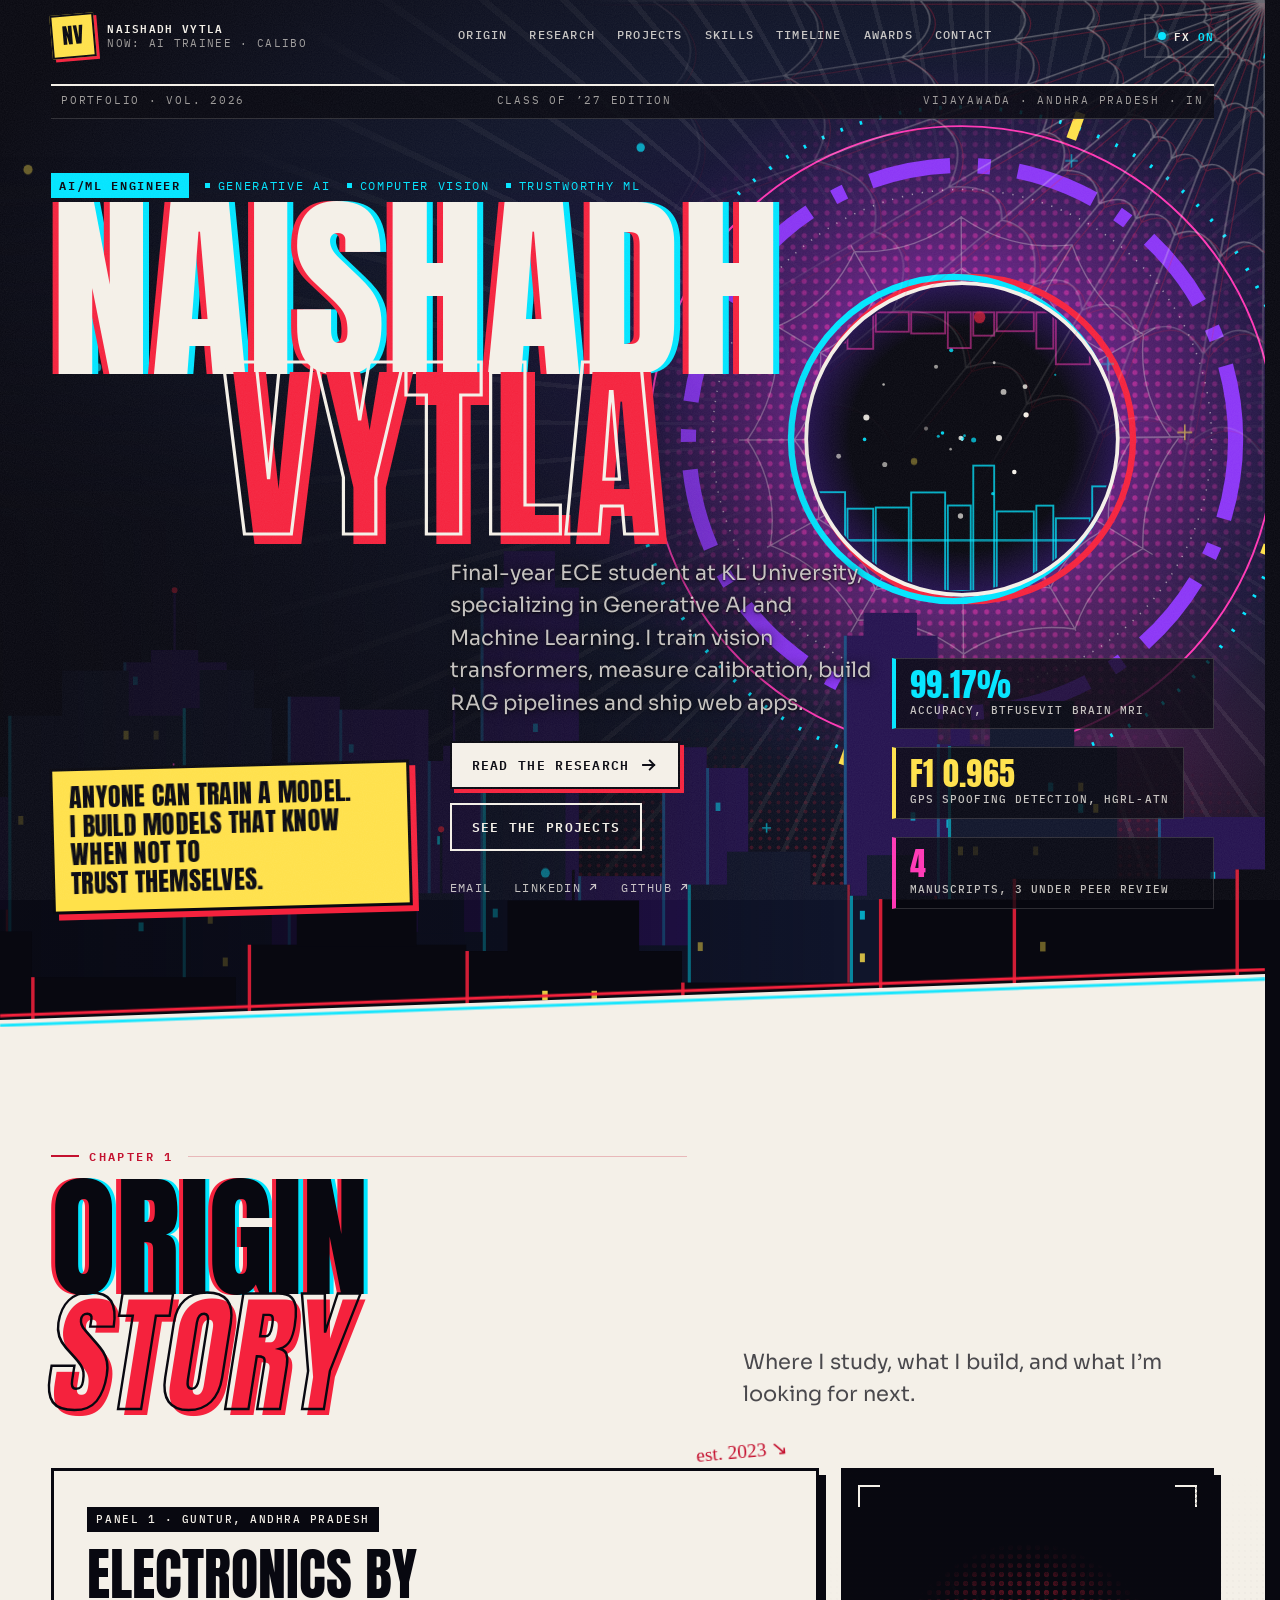
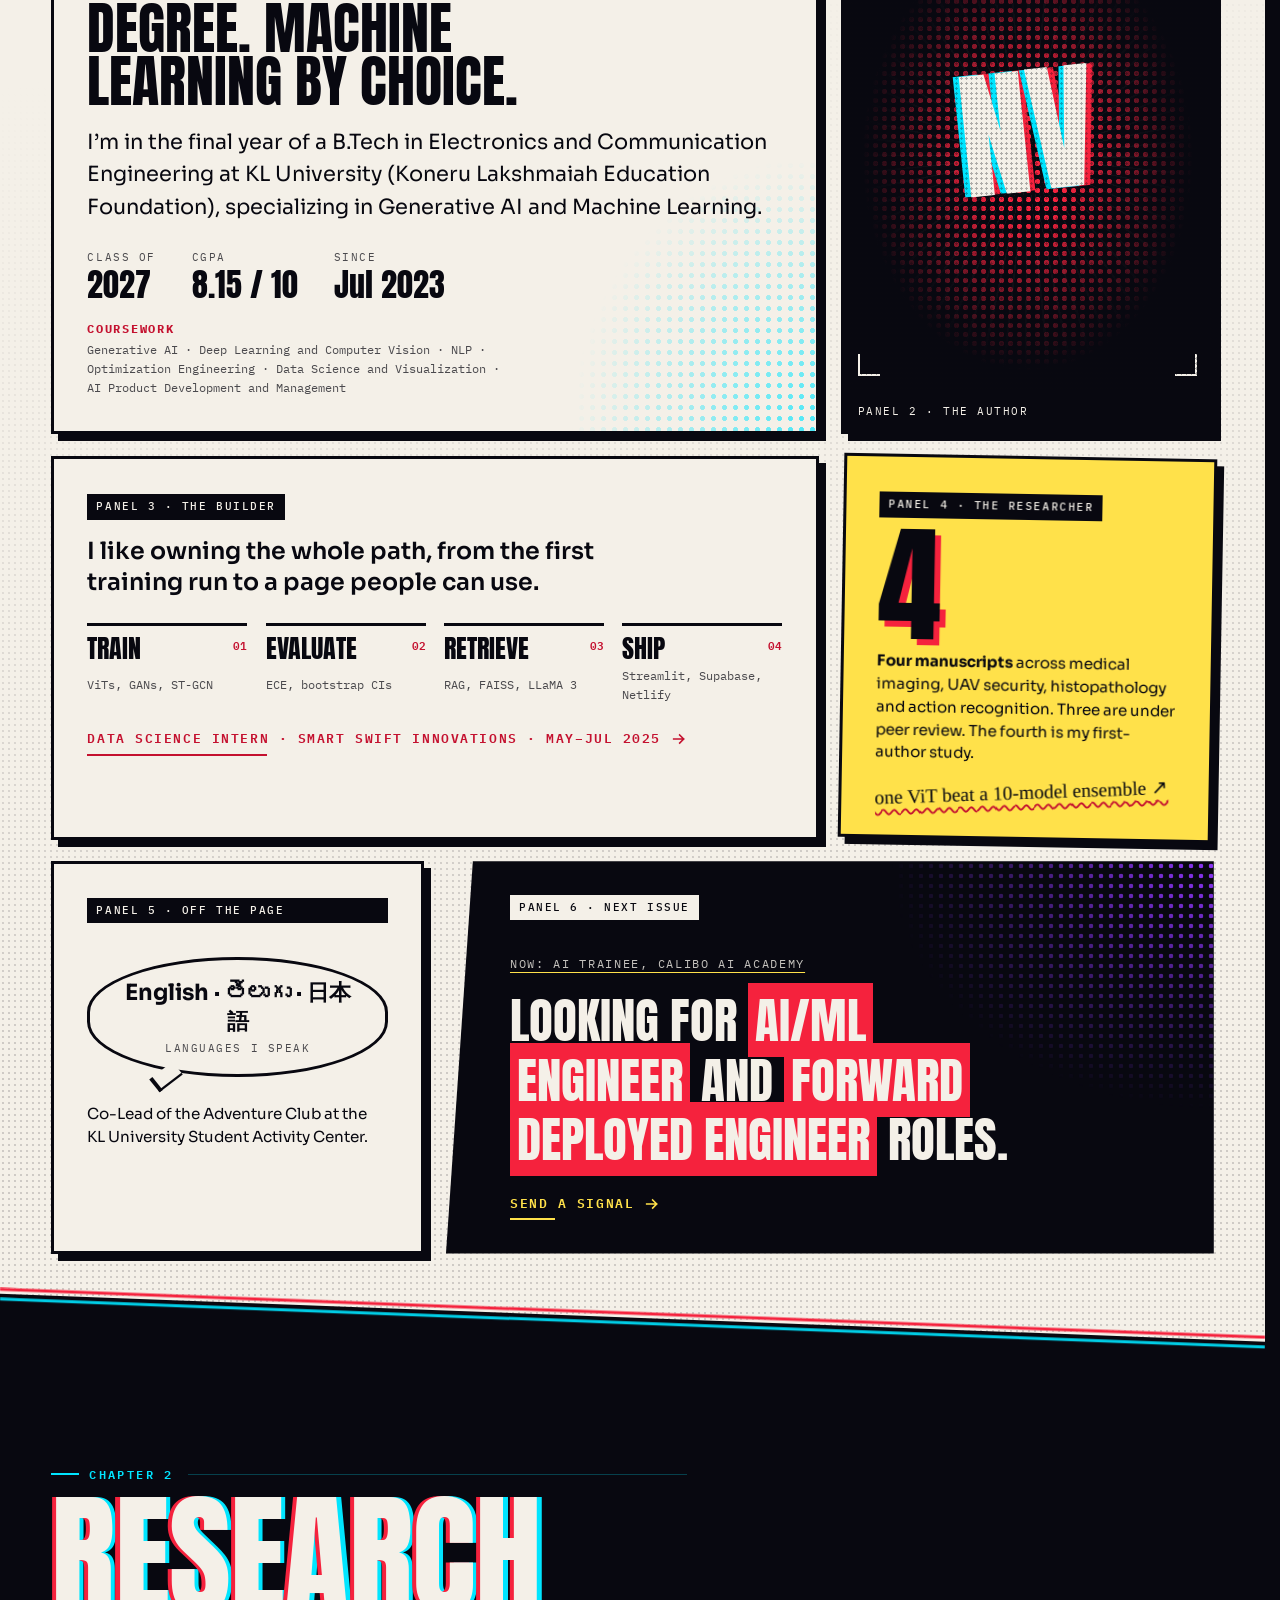
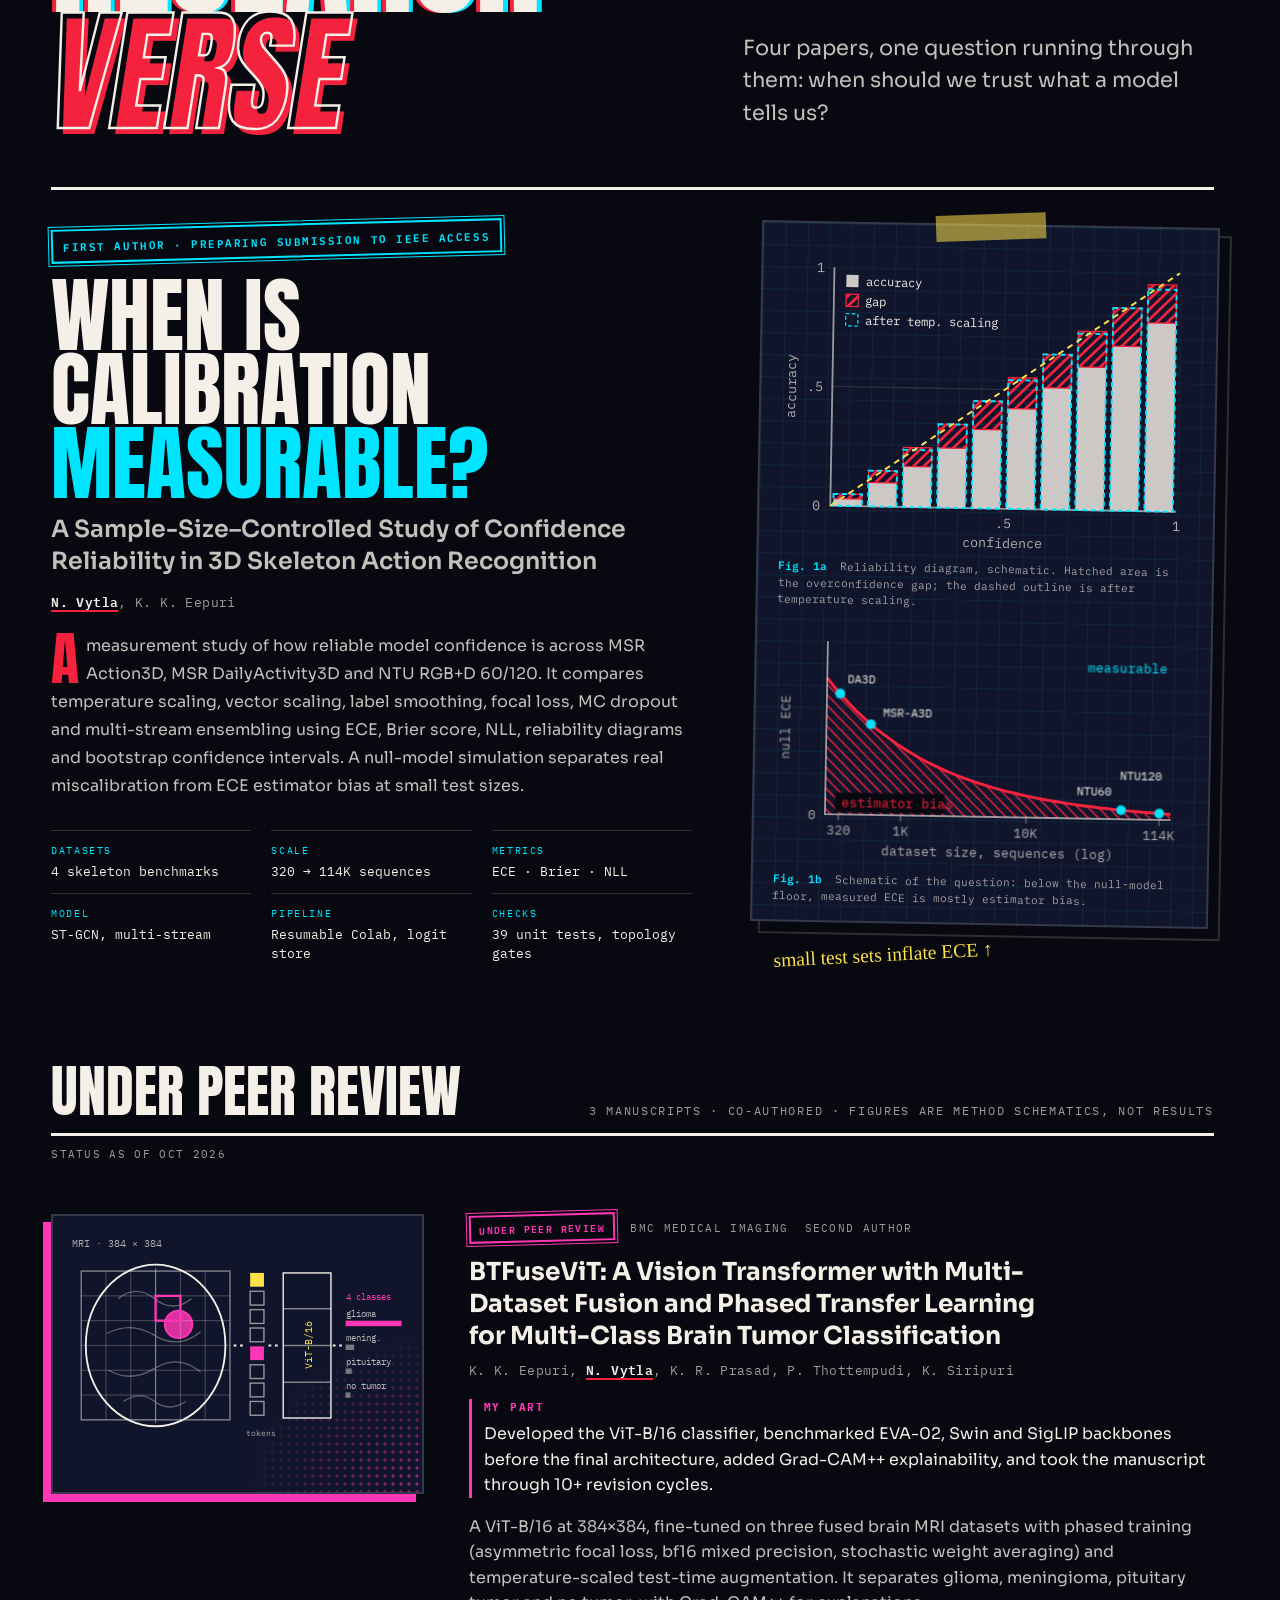
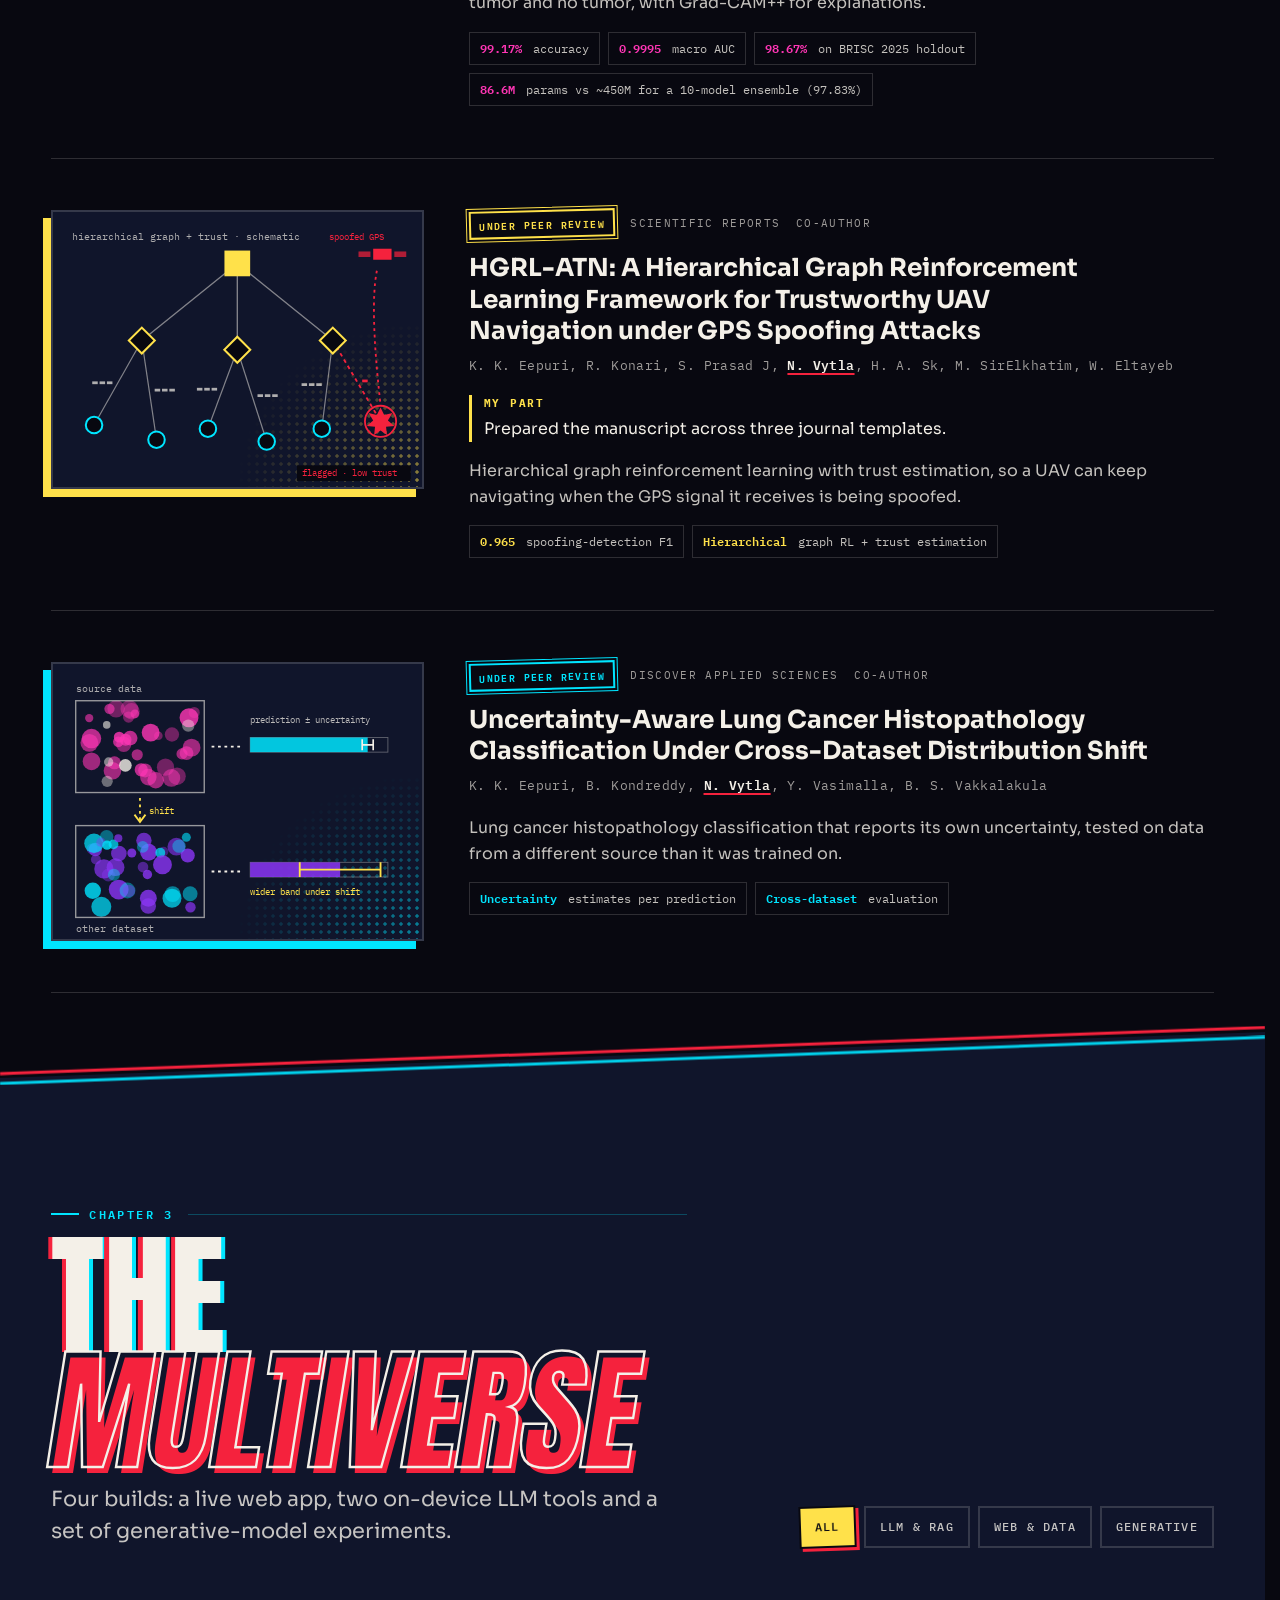
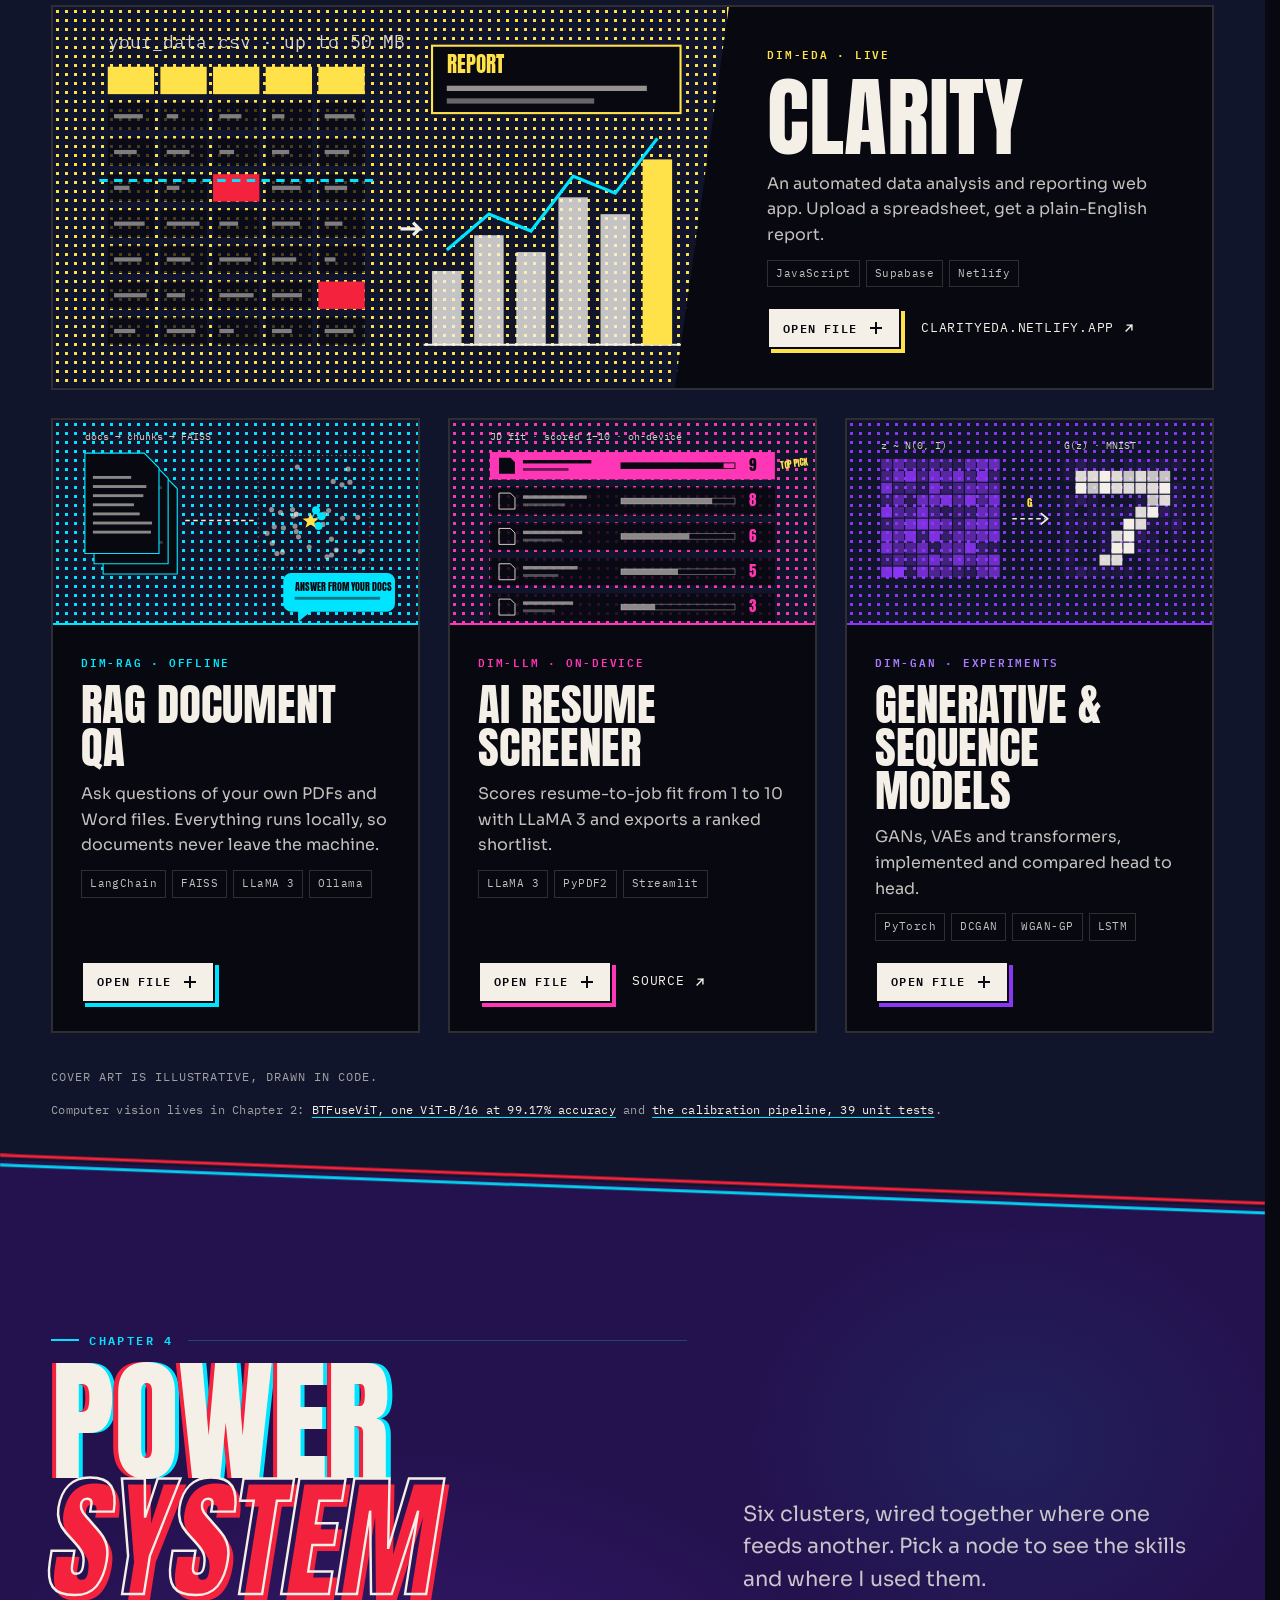
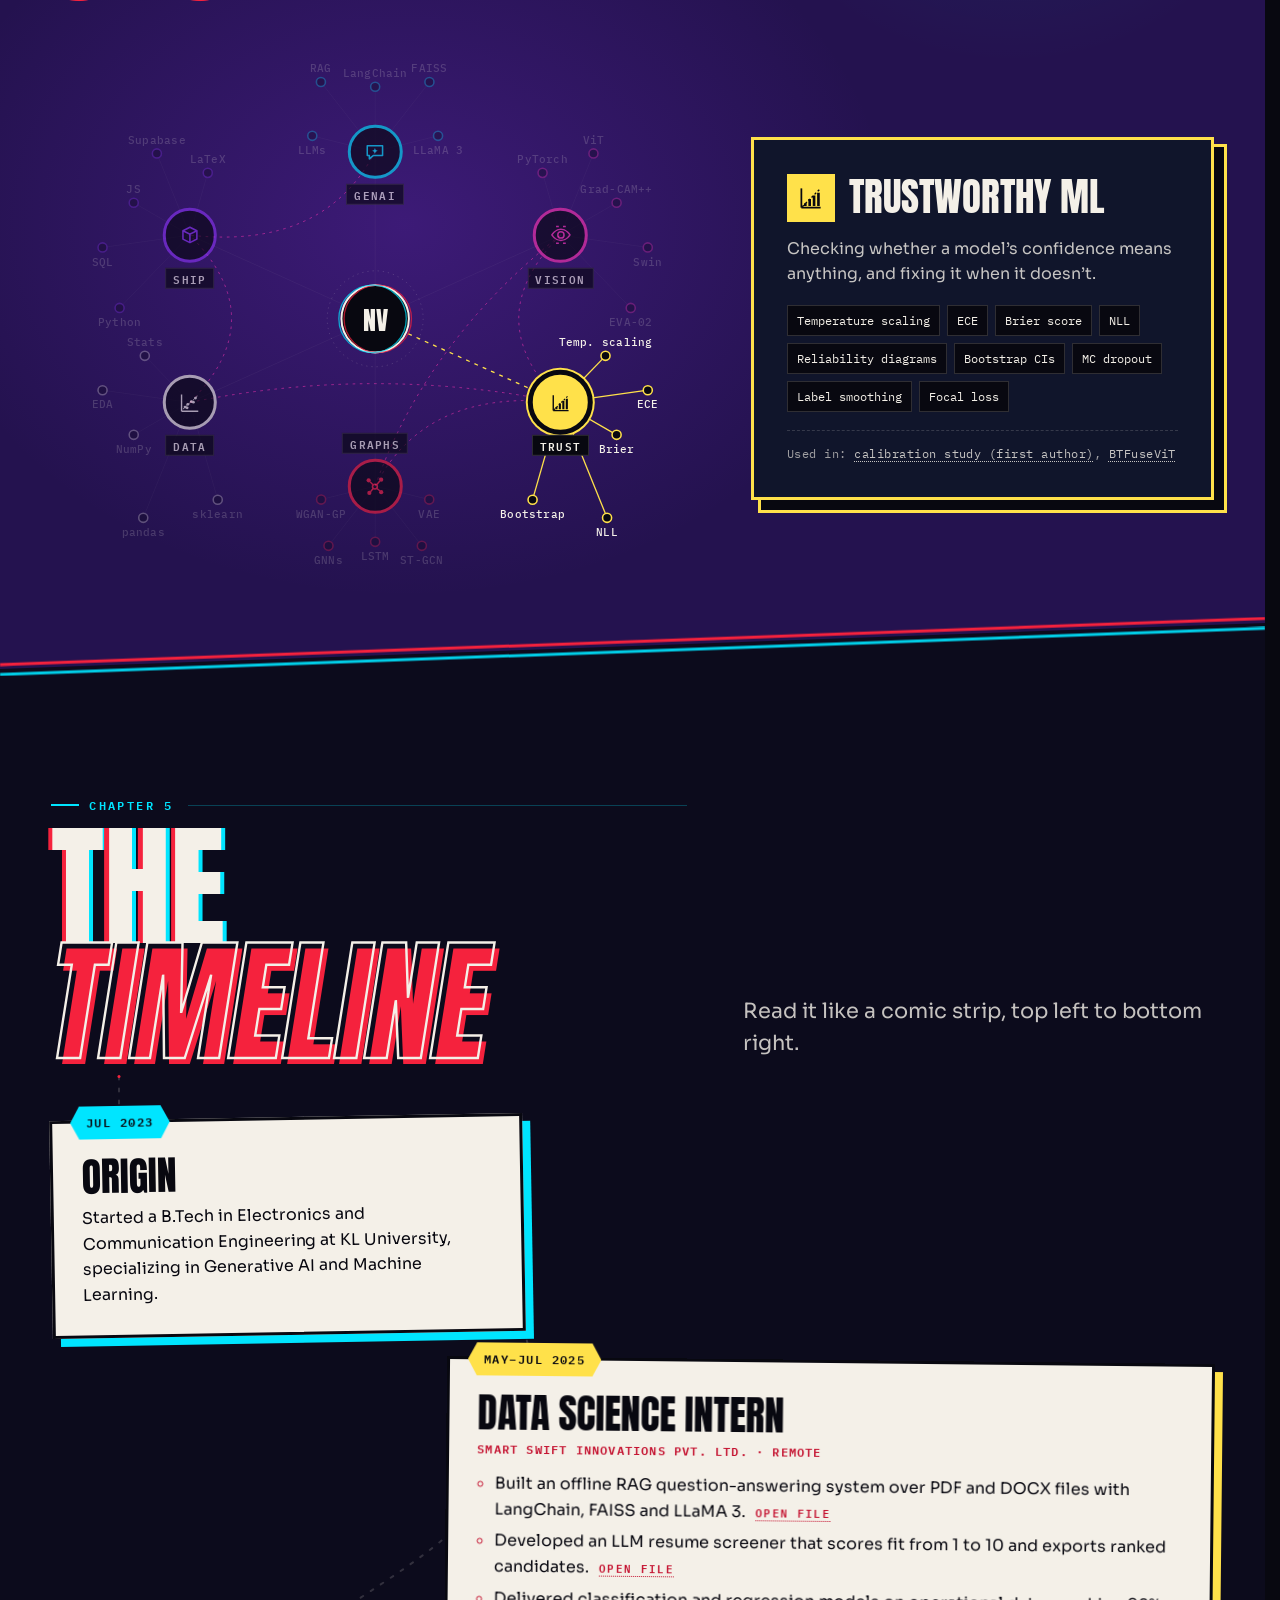
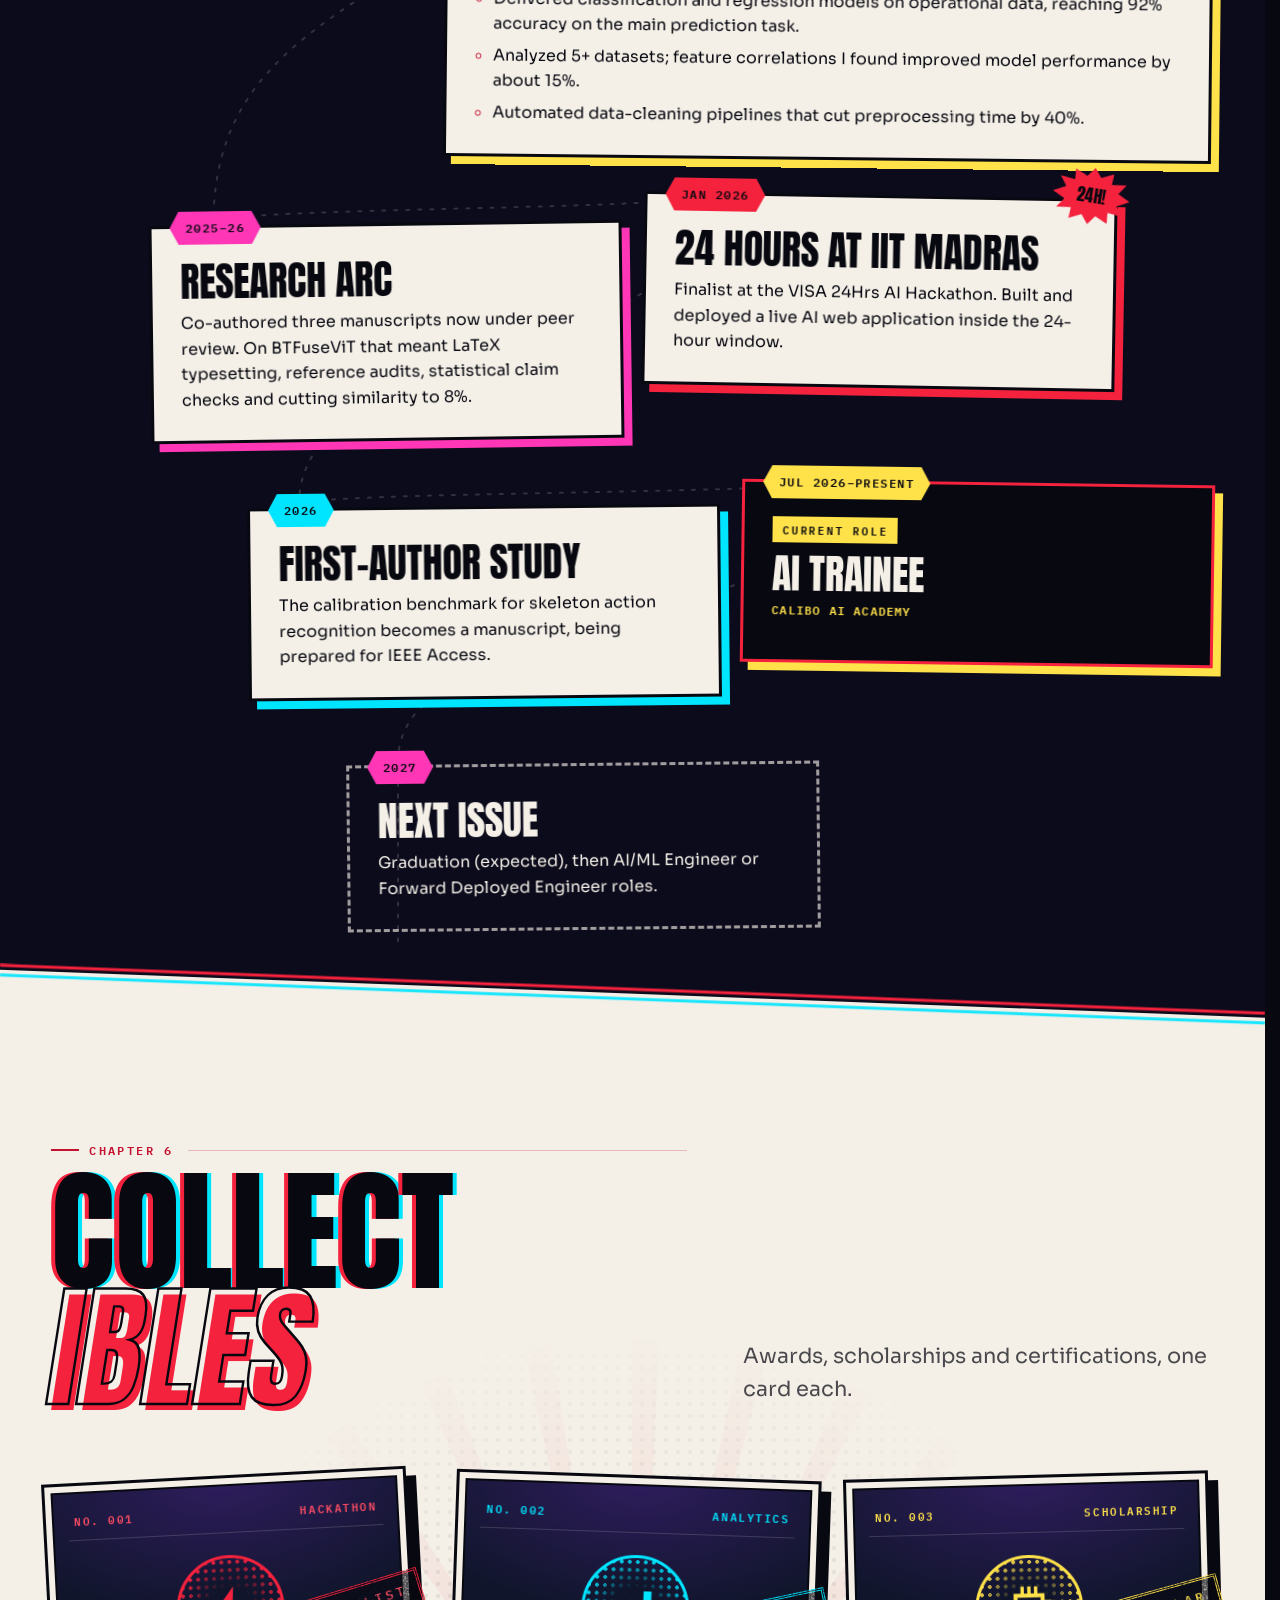
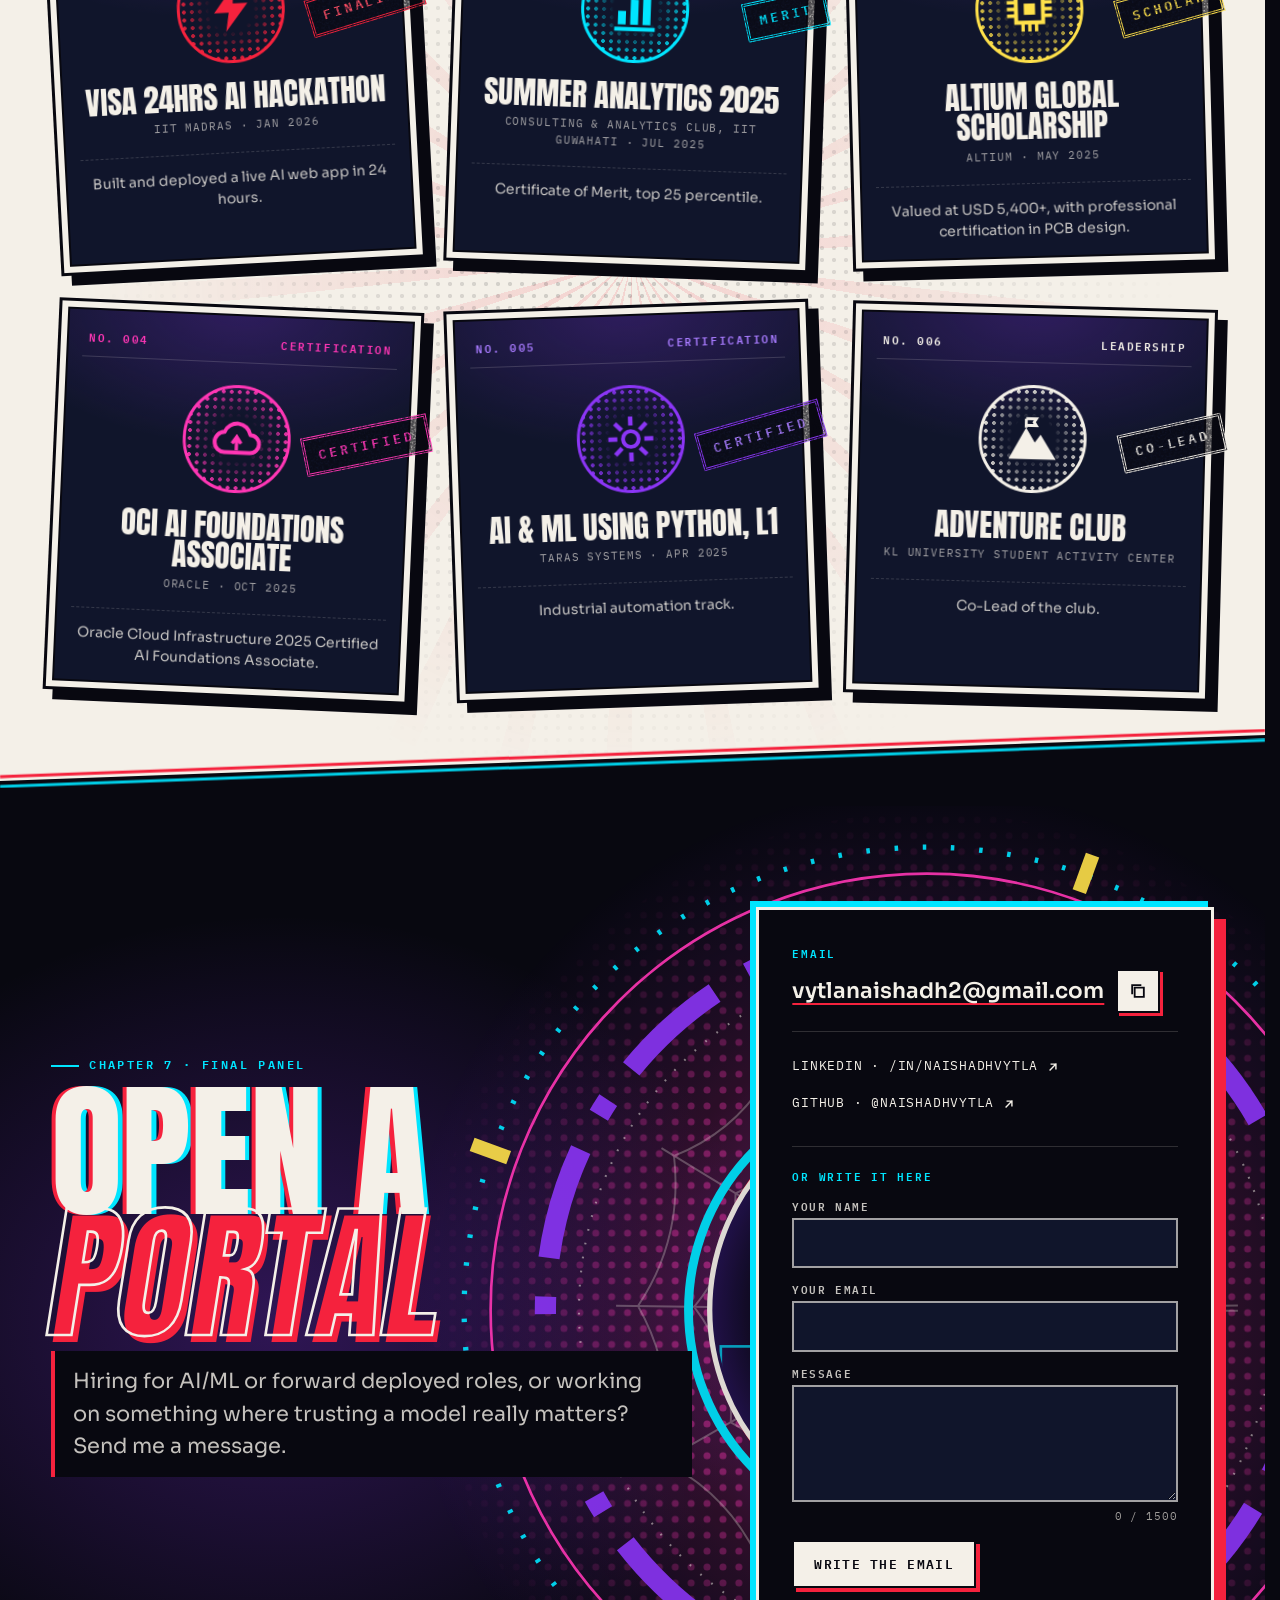
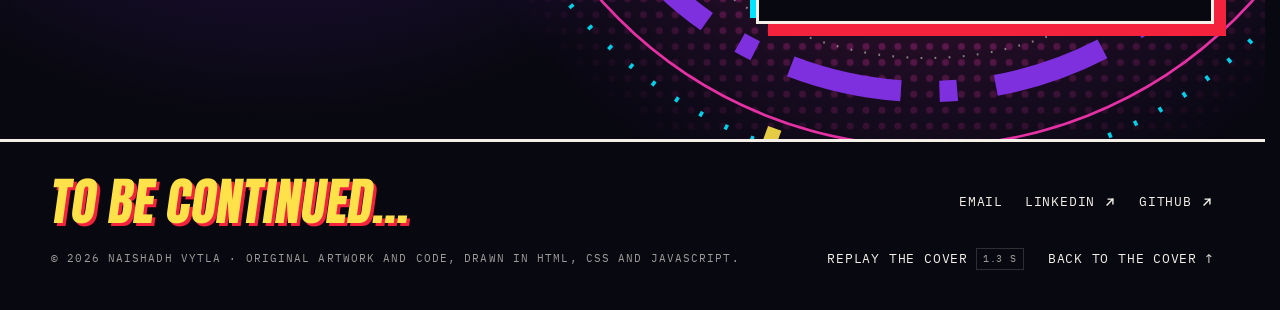
==== commit f96441e0: "Isolate the remaining listener blocks and fix the README exit curve - Wrap the menu, project file, d" ====
--- a/index.html
+++ b/index.html
@@ -794,6 +794,6 @@
   <button class="icon-btn modal-close" type="button" data-close aria-label="Close project"><svg aria-hidden="true"><use href="#i-close"/></svg></button>
 </dialog>
 
-<script src="js/main.js?v=20261019-2"></script>
+<script src="js/main.js?v=20261025-1"></script>
 </body>
 </html>
